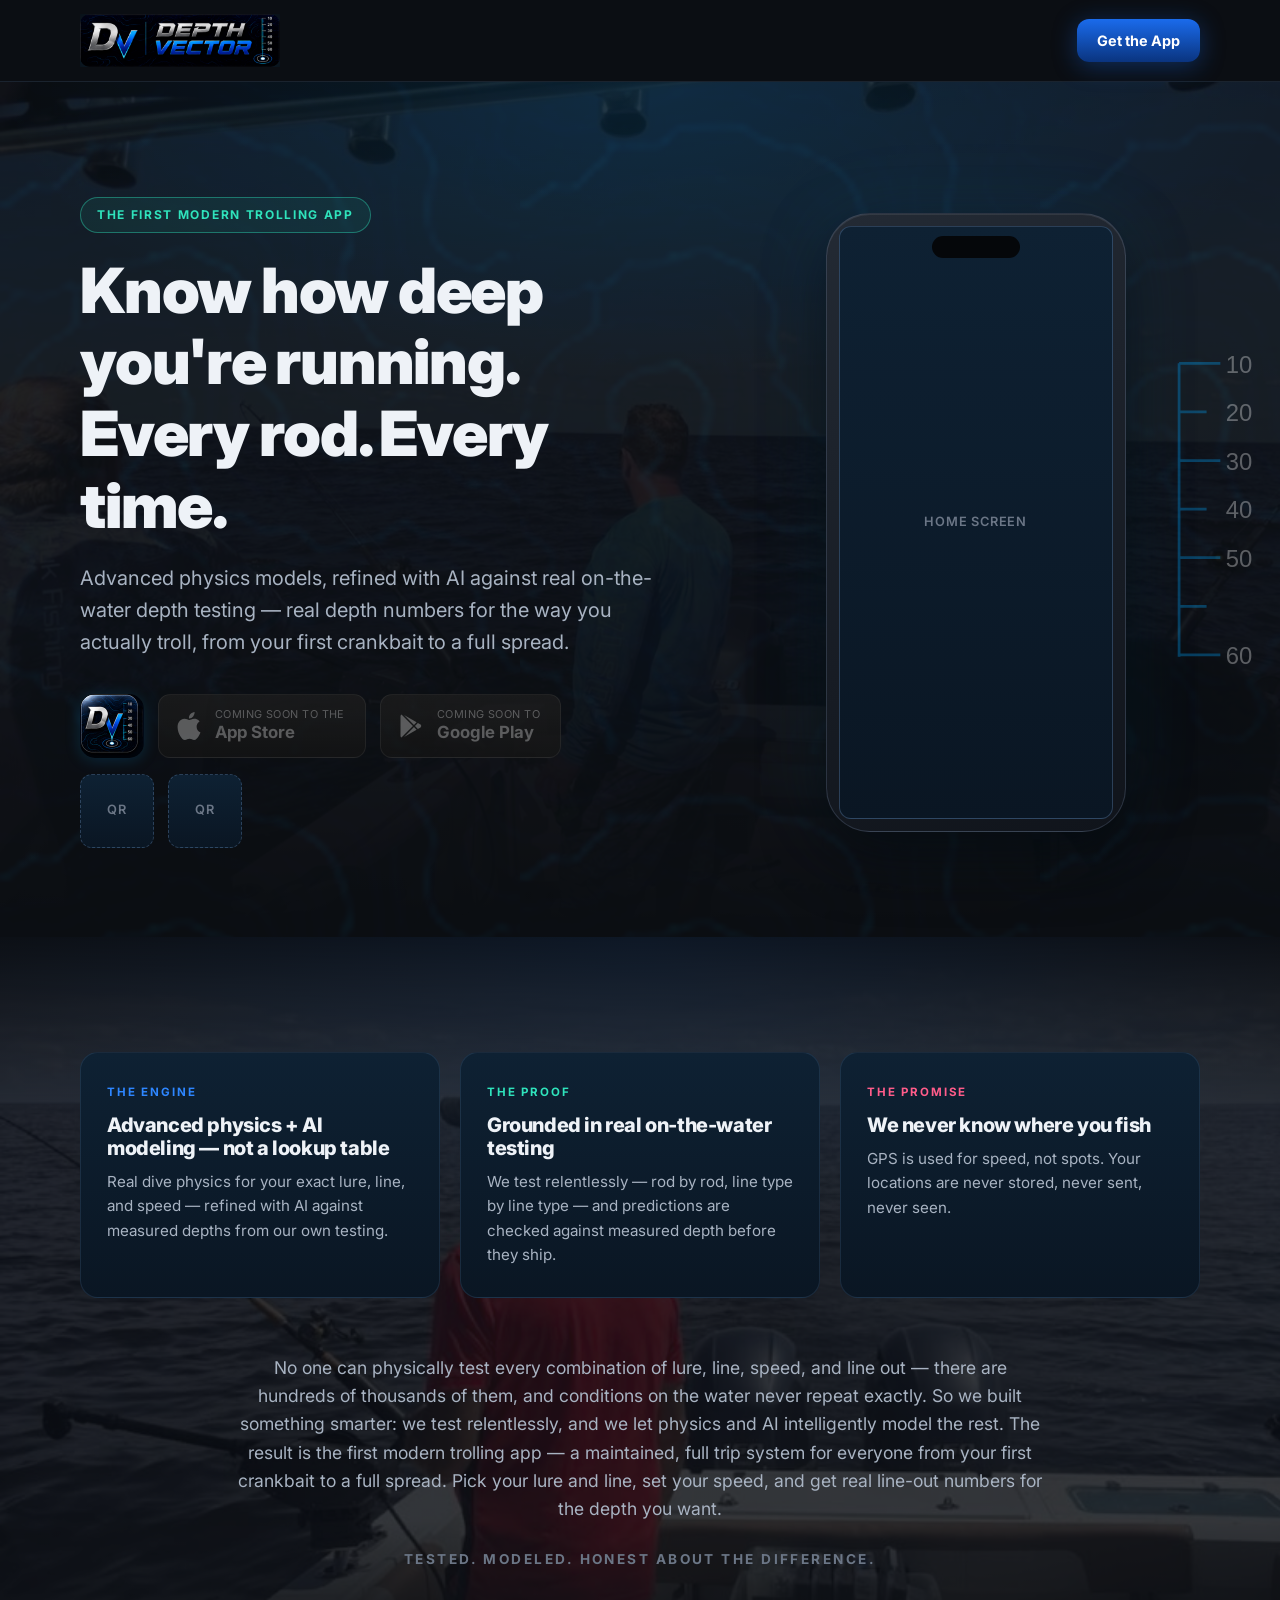
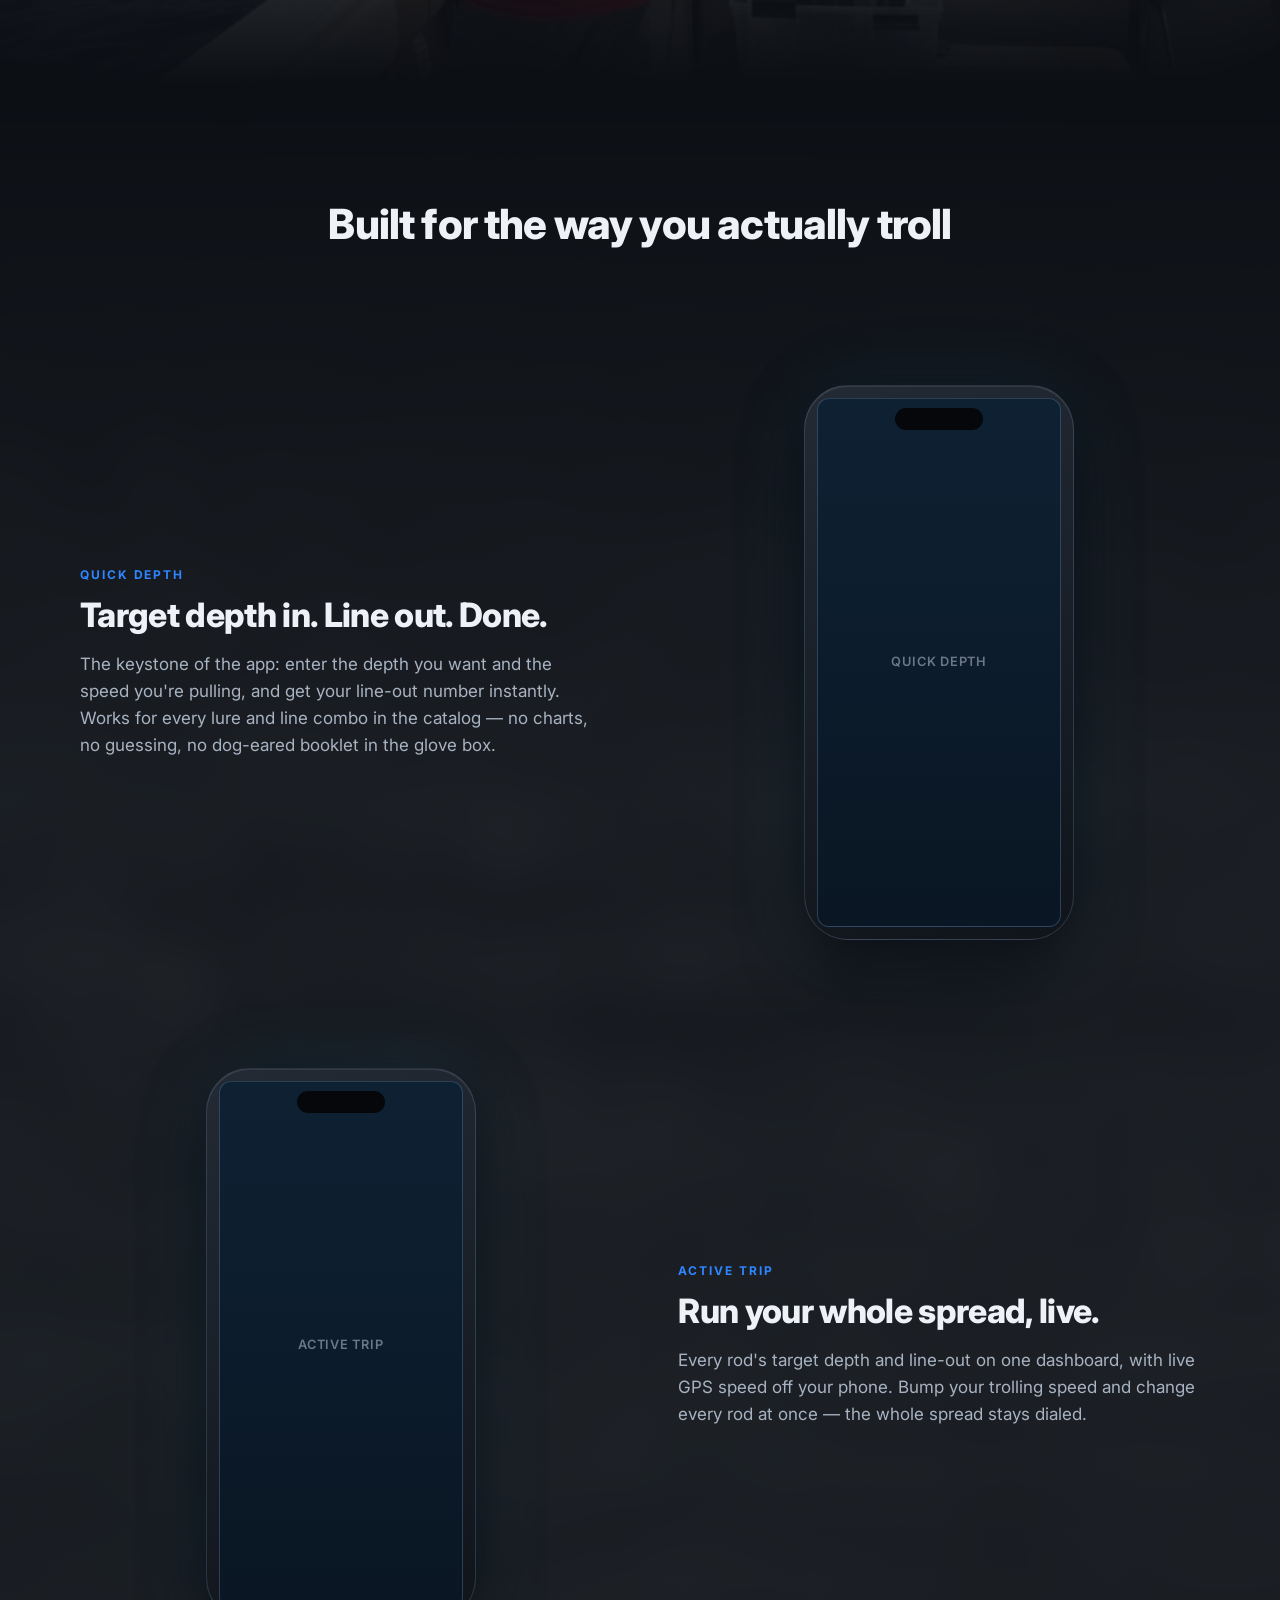
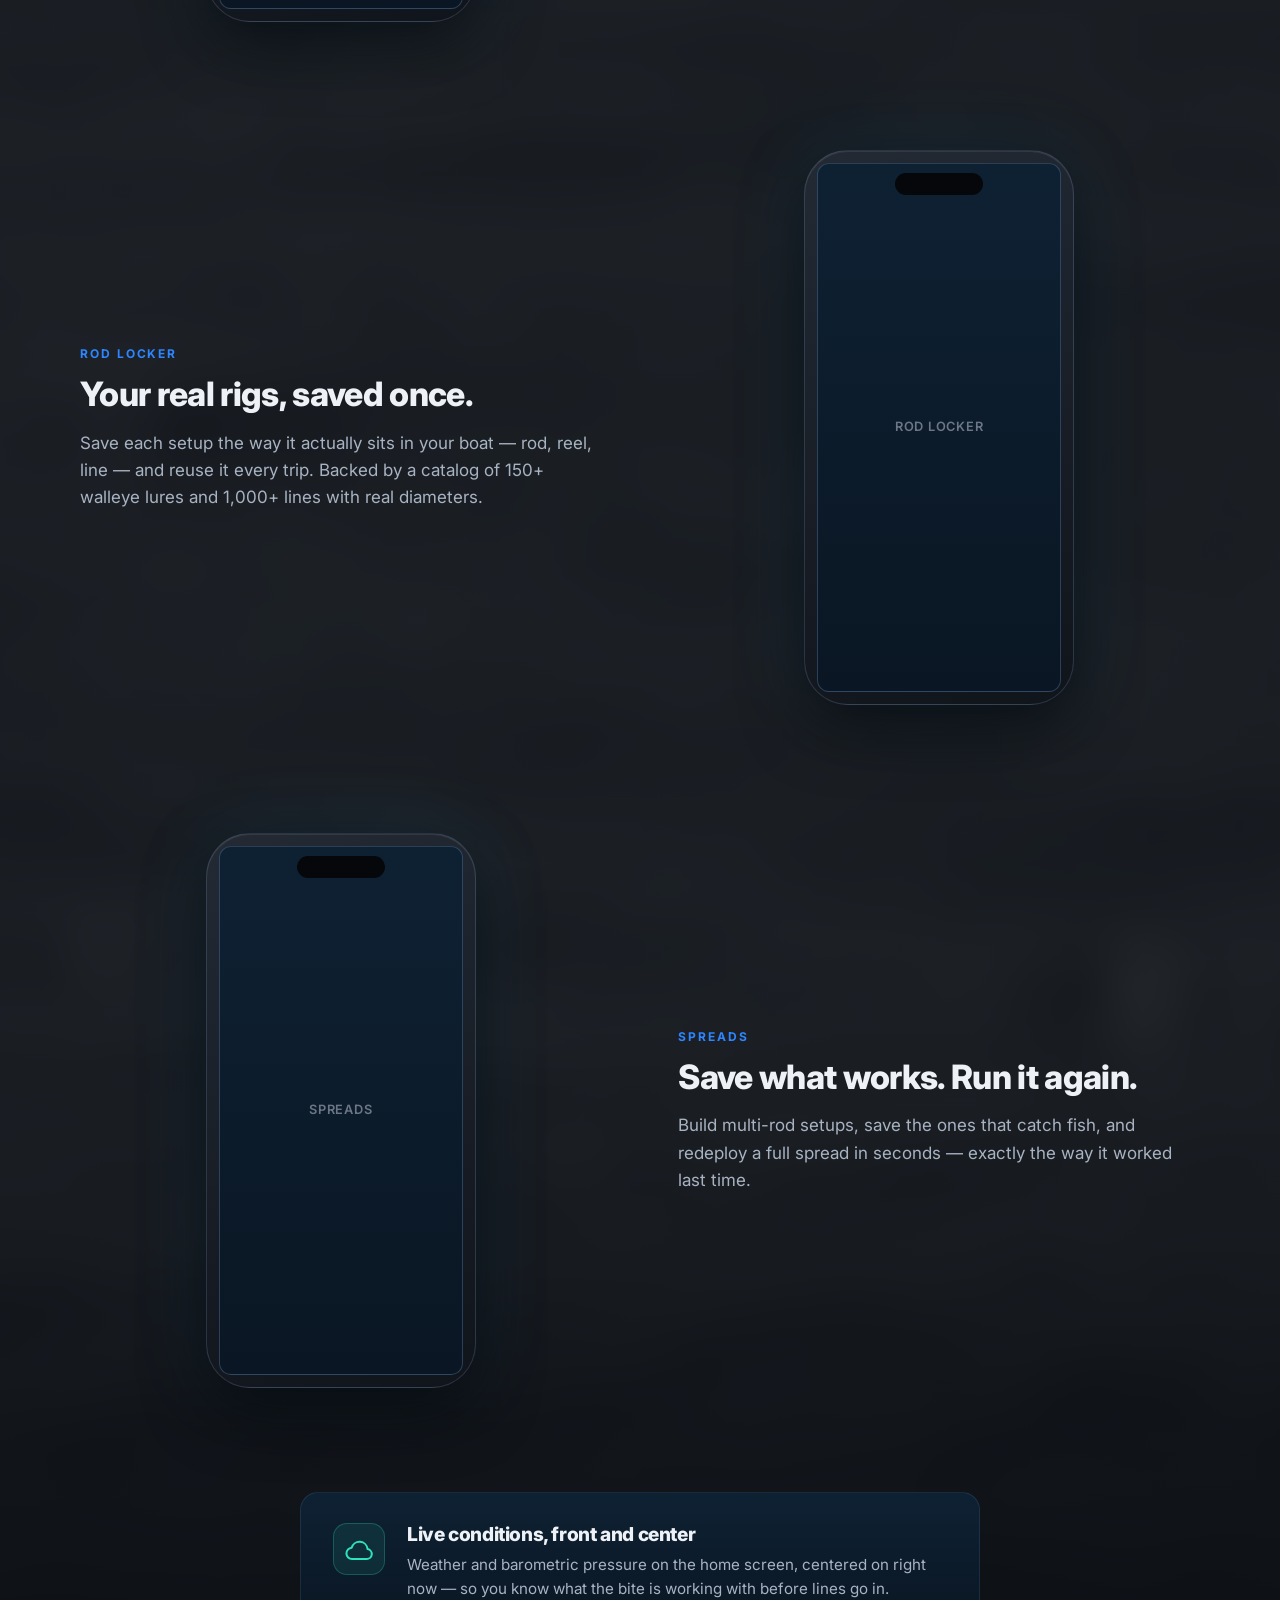
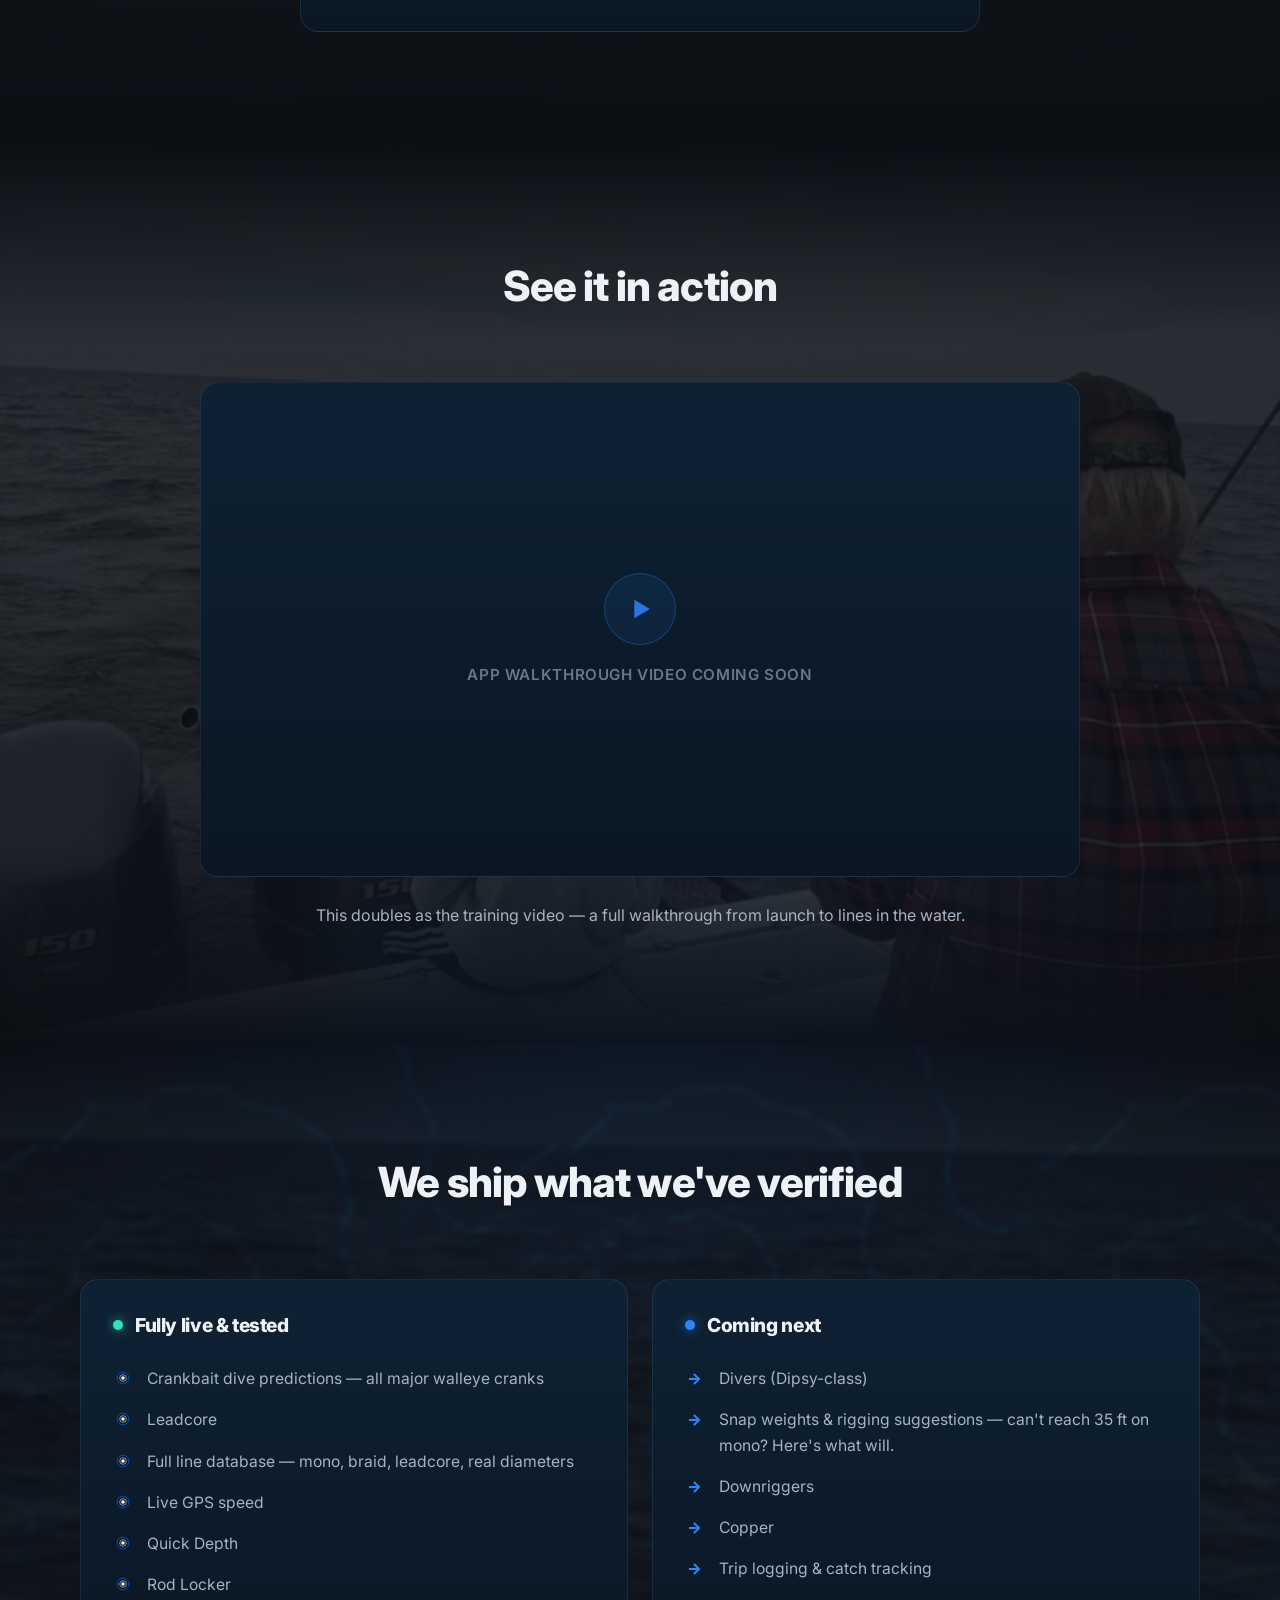
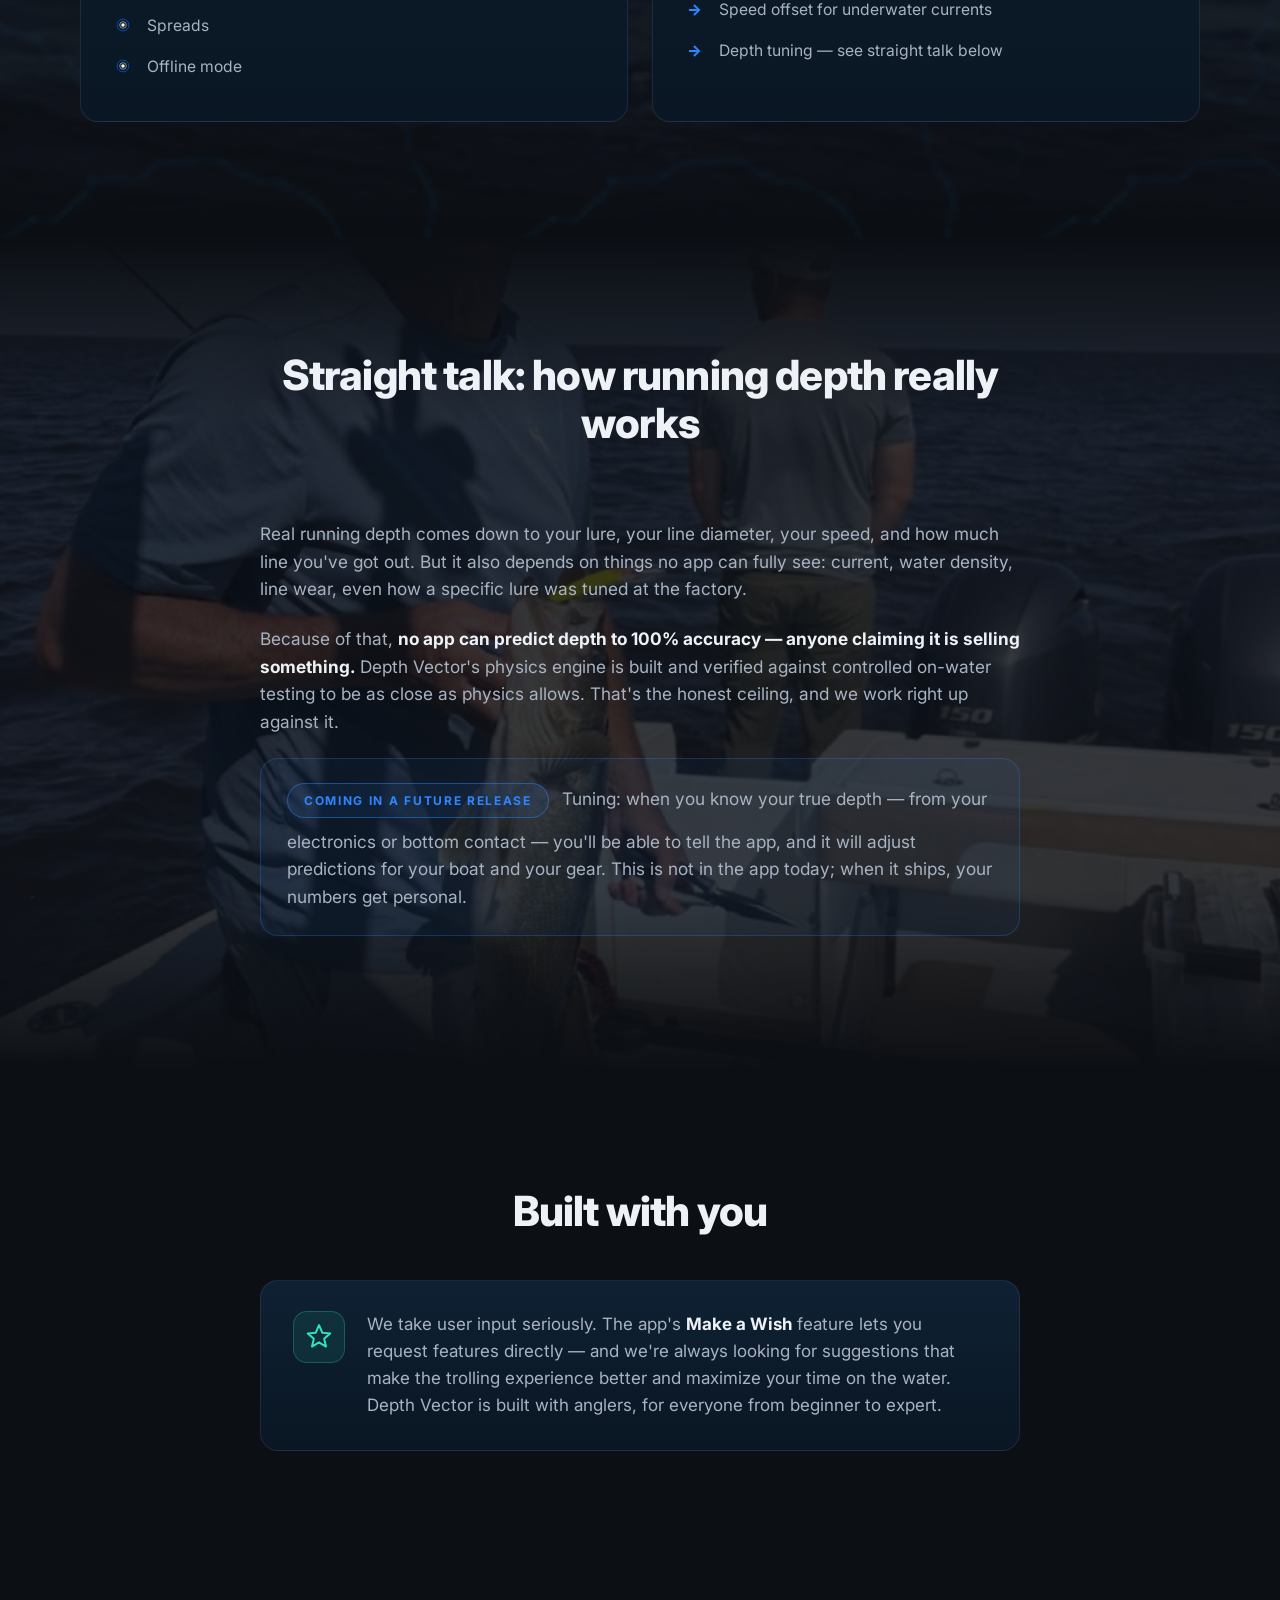
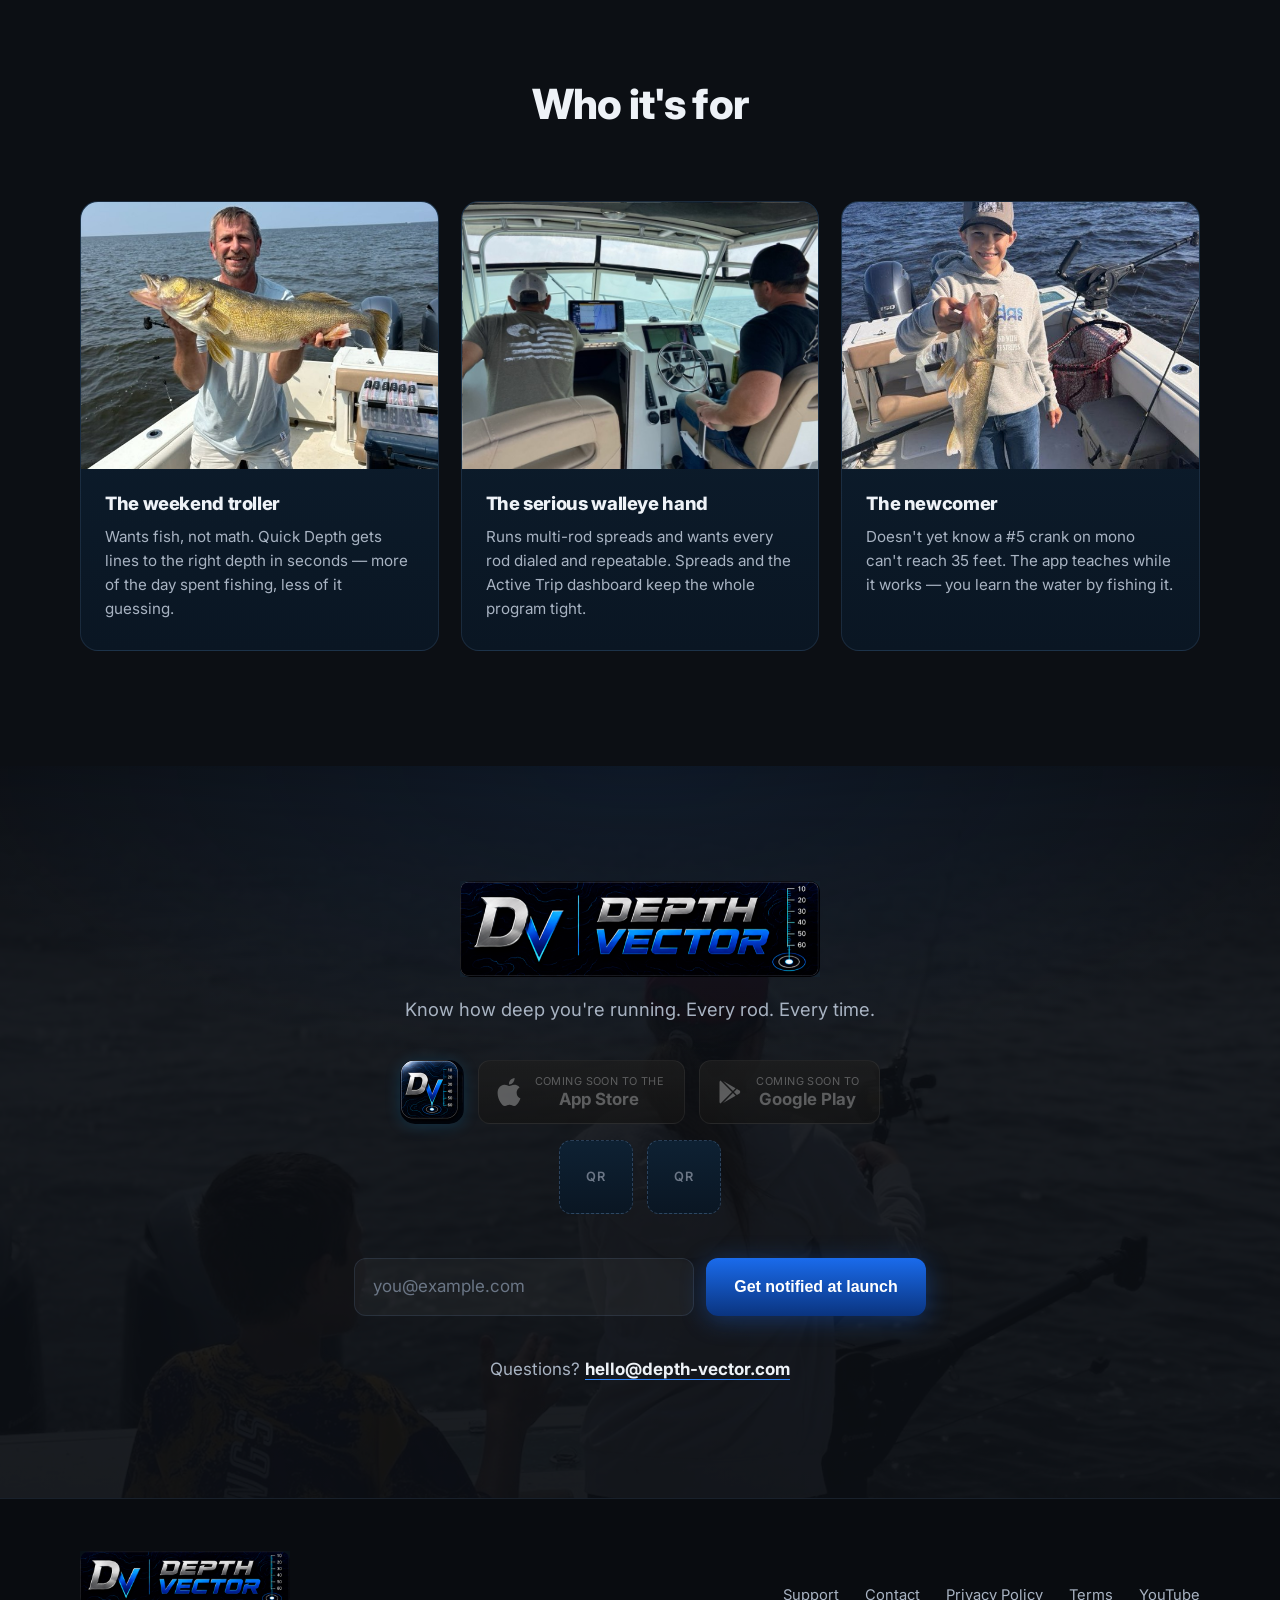
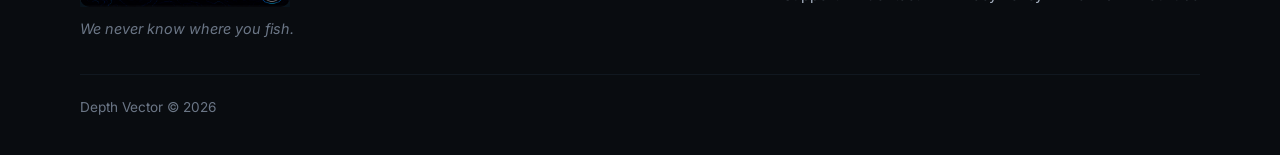
==== index.html @ f124c25b "Voice & Tone pass + real brand assets: physics+AI story, Built With You, dark badge logo, brand moti" ====
<!DOCTYPE html>
<!--
  ============================================================
  DEPTH VECTOR — MARKETING SITE · LAUNCH CHECKLIST
  ============================================================
  ASSETS (drop files at these paths; placeholders auto-swap):
    assets/logo-wordmark.png        — H3 dark badge logo, 640w (header/footer/CTA)      [PRESENT]
    assets/favicon.png              — A6 app icon 128px (favicon + on-page icon)        [PRESENT]
    assets/app-icon.png             — A6 app icon 512px (OG image + apple-touch-icon)   [PRESENT]
    assets/contour-texture.jpg      — contour texture (JPEG for weight; hero/roadmap)   [PRESENT]
    assets/depth_scale_10_60.svg    — depth-scale vertical hero accent                  [PRESENT]
    assets/bullseye.svg             — roadmap "live" bullet marker                      [PRESENT]
    (brand source pack: assets/depth_vector_premium_assets_v3/ — dark versions only;
     transparent_png/ exports have edge artifacts, do not use)
    assets/screenshot-home.png      — Home screen (hero phone)              [placeholder]
    assets/screenshot-quickdepth.png — Quick Depth screen                    [placeholder]
    assets/screenshot-activetrip.png — Active Trip dashboard                 [placeholder]
    assets/screenshot-rodlocker.png — Rod Locker screen                      [placeholder]
    assets/screenshot-spreads.png   — Spreads screen                         [placeholder]
    assets/photo-hero.jpg           — hero background fishing photo          [PRESENT]
    assets/photo-cta.jpg            — download CTA background photo          [PRESENT]
    assets/bg-why.jpg               — "why" section background               [PRESENT]
    assets/bg-water-gray.jpg        — features section water texture         [PRESENT]
    assets/bg-video.jpg             — video section background               [PRESENT]
    assets/bg-water-blue.jpg        — roadmap section water texture          [PRESENT]
    assets/bg-talk.jpg              — straight-talk section background       [PRESENT]
    assets/photo-who-1.jpg          — "weekend troller" card photo           [PRESENT]
    assets/photo-who-2.jpg          — "serious walleye hand" card photo      [PRESENT]
    assets/photo-who-3.jpg          — "newcomer" card photo                  [PRESENT]
    (source pool in assets/Photos/ — GPS/EXIF stripped; strip any new photos
     before committing: iPhone photos carry location data)
    assets/qr-appstore.png          — App Store QR (generate AFTER listing exists)
    assets/qr-googleplay.png        — Google Play QR (generate AFTER listing exists)

  TODOs BEFORE/AT LAUNCH:
    [ ] VIDEO: replace VIDEO_ID_HERE in script.js with the real YouTube video ID
    [ ] STORE LINKS: when listings go live, add real hrefs to the store badges
        (search for "store-badge" below) and remove the "Coming Soon" state
    [ ] FORM: wire the "Get notified" form to a real endpoint
        (see the comment in script.js — Cloudflare Worker or form service)
    [ ] PRIVACY/TERMS: replace privacy.html and terms.html placeholder copy
        with the real documents (required for App Store / Play anyway)
    [ ] OG IMAGE: og:image points at assets/photo-hero.jpg — confirm it exists
    [ ] YOUTUBE: footer YouTube link points at the channel — set real channel URL
  ============================================================
-->
<html lang="en">
<head>
  <meta charset="UTF-8">
  <meta name="viewport" content="width=device-width, initial-scale=1.0">
  <title>Depth Vector — Know How Deep You're Running</title>
  <meta name="description" content="Depth Vector is the first modern trolling app: advanced physics models, refined with AI against real on-the-water depth testing. Real line-out numbers for every rod in your spread — from your first crankbait to a full spread.">
  <link rel="canonical" href="https://depth-vector.com/">

  <!-- OpenGraph -->
  <meta property="og:type" content="website">
  <meta property="og:url" content="https://depth-vector.com/">
  <meta property="og:title" content="Depth Vector — Know How Deep You're Running">
  <meta property="og:description" content="Advanced physics models, refined with AI against real on-the-water depth testing. Real depth numbers for the way you actually troll.">
  <!-- TODO: replace with a proper 1200x630 OG banner when one exists -->
  <meta property="og:image" content="https://depth-vector.com/assets/app-icon.png">
  <meta name="twitter:card" content="summary_large_image">

  <link rel="icon" type="image/png" href="assets/favicon.png">
  <link rel="apple-touch-icon" href="assets/app-icon.png">

  <link rel="preconnect" href="https://fonts.googleapis.com">
  <link rel="preconnect" href="https://fonts.gstatic.com" crossorigin>
  <link href="https://fonts.googleapis.com/css2?family=Inter:wght@400;500;600;700;800;900&display=swap" rel="stylesheet">
  <link rel="stylesheet" href="styles.css">
</head>
<body>

  <!-- ============ HEADER ============ -->
  <header class="site-header">
    <div class="container header-inner">
      <a href="#top" class="header-logo asset" data-asset="assets/logo-wordmark.png" data-alt="Depth Vector" data-label="Depth Vector"></a>
      <a href="#download" class="btn btn-primary btn-small">Get the App</a>
    </div>
  </header>

  <main id="top">

    <!-- ============ 1. HERO ============ -->
    <section class="hero">
      <div class="hero-bg asset" data-asset="assets/photo-hero.jpg" data-bg data-label=""></div>
      <div class="contour-layer" aria-hidden="true"></div>
      <img class="depth-scale-accent" src="assets/depth_scale_10_60.svg" alt="" aria-hidden="true">
      <div class="container hero-inner">
        <div class="hero-copy reveal">
          <span class="pill">The First Modern Trolling App</span>
          <h1>Know how deep you're running. Every rod. Every time.</h1>
          <p class="subhead">Advanced physics models, refined with AI against real on-the-water depth testing — real depth numbers for the way you actually troll, from your first crankbait to a full spread.</p>

          <div class="store-row">
            <div class="app-icon-badge asset" data-asset="assets/favicon.png" data-alt="Depth Vector app icon" data-label=""></div>
            <!-- TODO: when store listings go live, wrap badges in real <a href> and remove .coming-soon -->
            <div class="store-badge coming-soon" aria-label="App Store — coming soon">
              <svg viewBox="0 0 24 24" aria-hidden="true"><path d="M12.152 6.896c-.948 0-2.415-1.078-3.96-1.04-2.04.027-3.91 1.183-4.961 3.014-2.117 3.675-.546 9.103 1.519 12.09 1.013 1.454 2.208 3.09 3.792 3.039 1.52-.065 2.09-.987 3.935-.987 1.831 0 2.35.987 3.96.948 1.637-.026 2.676-1.48 3.676-2.948 1.156-1.688 1.636-3.325 1.662-3.415-.039-.013-3.182-1.221-3.22-4.857-.026-3.04 2.48-4.494 2.597-4.559-1.429-2.09-3.623-2.324-4.39-2.376-2-.156-3.675 1.09-4.61 1.09zM15.53 3.83c.843-1.012 1.4-2.427 1.245-3.83-1.207.052-2.662.805-3.532 1.818-.78.896-1.454 2.338-1.273 3.714 1.338.104 2.715-.688 3.56-1.702z"/></svg>
              <span><small>Coming Soon to the</small><strong>App Store</strong></span>
            </div>
            <div class="store-badge coming-soon" aria-label="Google Play — coming soon">
              <svg viewBox="0 0 24 24" aria-hidden="true"><path d="M3 20.5V3.5c0-.59.34-1.11.84-1.35L13.69 12l-9.85 9.85c-.5-.25-.84-.76-.84-1.35m13.81-5.38L6.05 21.34l8.49-8.49 2.27 2.27m3.35-4.31c.34.27.59.69.59 1.19s-.25.92-.59 1.19l-2.27 1.31-2.5-2.5 2.5-2.5 2.27 1.31M6.05 2.66l10.76 6.22-2.27 2.27-8.49-8.49z"/></svg>
              <span><small>Coming Soon to</small><strong>Google Play</strong></span>
            </div>
          </div>
          <div class="qr-row">
            <div class="qr asset" data-asset="assets/qr-appstore.png" data-alt="App Store QR code" data-label="QR"></div>
            <div class="qr asset" data-asset="assets/qr-googleplay.png" data-alt="Google Play QR code" data-label="QR"></div>
          </div>
        </div>

        <div class="hero-phone reveal">
          <div class="phone">
            <div class="phone-screen asset" data-asset="assets/screenshot-home.png" data-alt="Depth Vector home screen" data-label="Home screen"></div>
          </div>
        </div>
      </div>
    </section>

    <!-- ============ 2. WHY DEPTH VECTOR ============ -->
    <section class="why section">
      <div class="section-bg asset" data-asset="assets/bg-why.jpg" data-bg data-label=""></div>
      <div class="container">
        <div class="claim-grid reveal">
          <div class="claim-card">
            <span class="claim-kicker accent-blue">The Engine</span>
            <h3>Advanced physics + AI modeling — not a lookup table</h3>
            <p>Real dive physics for your exact lure, line, and speed — refined with AI against measured depths from our own testing.</p>
          </div>
          <div class="claim-card">
            <span class="claim-kicker accent-cyan">The Proof</span>
            <h3>Grounded in real on-the-water testing</h3>
            <p>We test relentlessly — rod by rod, line type by line type — and predictions are checked against measured depth before they ship.</p>
          </div>
          <div class="claim-card">
            <span class="claim-kicker accent-magenta">The Promise</span>
            <h3>We never know where you fish</h3>
            <p>GPS is used for speed, not spots. Your locations are never stored, never sent, never seen.</p>
          </div>
        </div>
        <p class="why-pitch reveal">No one can physically test every combination of lure, line, speed, and line out — there are hundreds of thousands of them, and conditions on the water never repeat exactly. So we built something smarter: we test relentlessly, and we let physics and AI intelligently model the rest. The result is the first modern trolling app — a maintained, full trip system for everyone from your first crankbait to a full spread. Pick your lure and line, set your speed, and get real line-out numbers for the depth you want.</p>
        <p class="why-tagline reveal">Tested. Modeled. Honest about the difference.</p>
      </div>
    </section>

    <!-- ============ 3. KEY FEATURES ============ -->
    <section class="features section" id="features">
      <div class="section-bg section-bg-texture asset" data-asset="assets/bg-water-gray.jpg" data-bg data-label=""></div>
      <div class="container">
        <h2 class="section-title reveal">Built for the way you actually troll</h2>

        <div class="feature-row reveal">
          <div class="feature-copy">
            <span class="feature-kicker">Quick Depth</span>
            <h3>Target depth in. Line out. Done.</h3>
            <p>The keystone of the app: enter the depth you want and the speed you're pulling, and get your line-out number instantly. Works for every lure and line combo in the catalog — no charts, no guessing, no dog-eared booklet in the glove box.</p>
          </div>
          <div class="feature-shot">
            <div class="phone">
              <div class="phone-screen asset" data-asset="assets/screenshot-quickdepth.png" data-alt="Quick Depth screen" data-label="Quick Depth"></div>
            </div>
          </div>
        </div>

        <div class="feature-row flip reveal">
          <div class="feature-copy">
            <span class="feature-kicker">Active Trip</span>
            <h3>Run your whole spread, live.</h3>
            <p>Every rod's target depth and line-out on one dashboard, with live GPS speed off your phone. Bump your trolling speed and change every rod at once — the whole spread stays dialed.</p>
          </div>
          <div class="feature-shot">
            <div class="phone">
              <div class="phone-screen asset" data-asset="assets/screenshot-activetrip.png" data-alt="Active Trip dashboard" data-label="Active Trip"></div>
            </div>
          </div>
        </div>

        <div class="feature-row reveal">
          <div class="feature-copy">
            <span class="feature-kicker">Rod Locker</span>
            <h3>Your real rigs, saved once.</h3>
            <p>Save each setup the way it actually sits in your boat — rod, reel, line — and reuse it every trip. Backed by a catalog of 150+ walleye lures and 1,000+ lines with real diameters.</p>
          </div>
          <div class="feature-shot">
            <div class="phone">
              <div class="phone-screen asset" data-asset="assets/screenshot-rodlocker.png" data-alt="Rod Locker screen" data-label="Rod Locker"></div>
            </div>
          </div>
        </div>

        <div class="feature-row flip reveal">
          <div class="feature-copy">
            <span class="feature-kicker">Spreads</span>
            <h3>Save what works. Run it again.</h3>
            <p>Build multi-rod setups, save the ones that catch fish, and redeploy a full spread in seconds — exactly the way it worked last time.</p>
          </div>
          <div class="feature-shot">
            <div class="phone">
              <div class="phone-screen asset" data-asset="assets/screenshot-spreads.png" data-alt="Spreads screen" data-label="Spreads"></div>
            </div>
          </div>
        </div>

        <div class="conditions-card reveal">
          <div class="conditions-icon" aria-hidden="true">
            <svg viewBox="0 0 24 24"><path d="M6.5 20a4.5 4.5 0 0 1-.36-8.99 6.5 6.5 0 0 1 12.72 1.05A4 4 0 0 1 18 20H6.5z" fill="none" stroke="currentColor" stroke-width="1.6" stroke-linejoin="round"/></svg>
          </div>
          <div>
            <h3>Live conditions, front and center</h3>
            <p>Weather and barometric pressure on the home screen, centered on right now — so you know what the bite is working with before lines go in.</p>
          </div>
        </div>
      </div>
    </section>

    <!-- ============ 4. SEE IT IN ACTION ============ -->
    <section class="video section" id="video">
      <div class="section-bg asset" data-asset="assets/bg-video.jpg" data-bg data-label=""></div>
      <div class="container">
        <h2 class="section-title reveal">See it in action</h2>
        <!-- TODO: set VIDEO_ID in script.js (const VIDEO_ID). Placeholder renders until then. -->
        <div class="video-frame reveal" id="video-frame">
          <div class="video-placeholder">
            <svg viewBox="0 0 24 24" aria-hidden="true"><path d="M8 5.5v13l11-6.5-11-6.5z"/></svg>
            <p>App walkthrough video coming soon</p>
          </div>
        </div>
        <p class="video-caption reveal">This doubles as the training video — a full walkthrough from launch to lines in the water.</p>
      </div>
    </section>

    <!-- ============ 5. LIVE TODAY VS COMING NEXT ============ -->
    <section class="roadmap section">
      <div class="section-bg section-bg-texture asset" data-asset="assets/bg-water-blue.jpg" data-bg data-label=""></div>
      <div class="contour-layer" aria-hidden="true"></div>
      <div class="container">
        <h2 class="section-title reveal">We ship what we've verified</h2>
        <div class="roadmap-grid reveal">
          <div class="roadmap-col panel">
            <h3><span class="dot dot-cyan"></span>Fully live &amp; tested</h3>
            <ul class="list-live">
              <li>Crankbait dive predictions — all major walleye cranks</li>
              <li>Leadcore</li>
              <li>Full line database — mono, braid, leadcore, real diameters</li>
              <li>Live GPS speed</li>
              <li>Quick Depth</li>
              <li>Rod Locker</li>
              <li>Spreads</li>
              <li>Offline mode</li>
            </ul>
          </div>
          <div class="roadmap-col panel">
            <h3><span class="dot dot-blue"></span>Coming next</h3>
            <ul class="list-coming">
              <li>Divers (Dipsy-class)</li>
              <li>Snap weights &amp; rigging suggestions — can't reach 35 ft on mono? Here's what will.</li>
              <li>Downriggers</li>
              <li>Copper</li>
              <li>Trip logging &amp; catch tracking</li>
              <li>Speed offset for underwater currents</li>
              <li>Depth tuning — see straight talk below</li>
            </ul>
          </div>
        </div>
      </div>
    </section>

    <!-- ============ 6. STRAIGHT TALK ============ -->
    <section class="straight-talk section">
      <div class="section-bg asset" data-asset="assets/bg-talk.jpg" data-bg data-label=""></div>
      <div class="container narrow">
        <h2 class="section-title reveal">Straight talk: how running depth really works</h2>
        <div class="prose reveal">
          <p>Real running depth comes down to your lure, your line diameter, your speed, and how much line you've got out. But it also depends on things no app can fully see: current, water density, line wear, even how a specific lure was tuned at the factory.</p>
          <p>Because of that, <strong>no app can predict depth to 100% accuracy — anyone claiming it is selling something.</strong> Depth Vector's physics engine is built and verified against controlled on-water testing to be as close as physics allows. That's the honest ceiling, and we work right up against it.</p>
          <p class="future-note"><span class="pill pill-blue">Coming in a future release</span> Tuning: when you know your true depth — from your electronics or bottom contact — you'll be able to tell the app, and it will adjust predictions for your boat and your gear. This is not in the app today; when it ships, your numbers get personal.</p>
        </div>
      </div>
    </section>

    <!-- ============ 6b. BUILT WITH YOU ============ -->
    <section class="built-with-you section">
      <div class="container narrow center">
        <h2 class="section-title reveal">Built with you</h2>
        <div class="wish-card reveal">
          <div class="wish-icon" aria-hidden="true">
            <svg viewBox="0 0 24 24"><path d="M12 2.5l2.6 6.05 6.4.55-4.85 4.25 1.45 6.3L12 16.3l-5.6 3.35 1.45-6.3L3 9.1l6.4-.55L12 2.5z" fill="none" stroke="currentColor" stroke-width="1.6" stroke-linejoin="round"/></svg>
          </div>
          <p>We take user input seriously. The app's <strong>Make a Wish</strong> feature lets you request features directly — and we're always looking for suggestions that make the trolling experience better and maximize your time on the water. Depth Vector is built with anglers, for everyone from beginner to expert.</p>
        </div>
      </div>
    </section>

    <!-- ============ 7. WHO IT'S FOR ============ -->
    <section class="who section">
      <div class="container">
        <h2 class="section-title reveal">Who it's for</h2>
        <div class="who-grid reveal">
          <div class="who-card panel">
            <div class="who-photo asset" data-asset="assets/photo-who-1.jpg" data-bg data-label="Photo"></div>
            <div class="who-body">
              <h3>The weekend troller</h3>
              <p>Wants fish, not math. Quick Depth gets lines to the right depth in seconds — more of the day spent fishing, less of it guessing.</p>
            </div>
          </div>
          <div class="who-card panel">
            <div class="who-photo asset" data-asset="assets/photo-who-2.jpg" data-bg data-label="Photo"></div>
            <div class="who-body">
              <h3>The serious walleye hand</h3>
              <p>Runs multi-rod spreads and wants every rod dialed and repeatable. Spreads and the Active Trip dashboard keep the whole program tight.</p>
            </div>
          </div>
          <div class="who-card panel">
            <div class="who-photo asset" data-asset="assets/photo-who-3.jpg" data-bg data-label="Photo"></div>
            <div class="who-body">
              <h3>The newcomer</h3>
              <p>Doesn't yet know a #5 crank on mono can't reach 35 feet. The app teaches while it works — you learn the water by fishing it.</p>
            </div>
          </div>
        </div>
      </div>
    </section>

    <!-- ============ 8. FINAL DOWNLOAD CTA ============ -->
    <section class="download section" id="download">
      <div class="download-bg asset" data-asset="assets/photo-cta.jpg" data-bg data-label=""></div>
      <div class="container narrow center">
        <div class="download-logo asset reveal" data-asset="assets/logo-wordmark.png" data-alt="Depth Vector" data-label="Depth Vector"></div>
        <p class="download-tagline reveal">Know how deep you're running. Every rod. Every time.</p>

        <div class="store-row center reveal">
          <div class="app-icon-badge asset" data-asset="assets/favicon.png" data-alt="Depth Vector app icon" data-label=""></div>
          <div class="store-badge coming-soon" aria-label="App Store — coming soon">
            <svg viewBox="0 0 24 24" aria-hidden="true"><path d="M12.152 6.896c-.948 0-2.415-1.078-3.96-1.04-2.04.027-3.91 1.183-4.961 3.014-2.117 3.675-.546 9.103 1.519 12.09 1.013 1.454 2.208 3.09 3.792 3.039 1.52-.065 2.09-.987 3.935-.987 1.831 0 2.35.987 3.96.948 1.637-.026 2.676-1.48 3.676-2.948 1.156-1.688 1.636-3.325 1.662-3.415-.039-.013-3.182-1.221-3.22-4.857-.026-3.04 2.48-4.494 2.597-4.559-1.429-2.09-3.623-2.324-4.39-2.376-2-.156-3.675 1.09-4.61 1.09zM15.53 3.83c.843-1.012 1.4-2.427 1.245-3.83-1.207.052-2.662.805-3.532 1.818-.78.896-1.454 2.338-1.273 3.714 1.338.104 2.715-.688 3.56-1.702z"/></svg>
            <span><small>Coming Soon to the</small><strong>App Store</strong></span>
          </div>
          <div class="store-badge coming-soon" aria-label="Google Play — coming soon">
            <svg viewBox="0 0 24 24" aria-hidden="true"><path d="M3 20.5V3.5c0-.59.34-1.11.84-1.35L13.69 12l-9.85 9.85c-.5-.25-.84-.76-.84-1.35m13.81-5.38L6.05 21.34l8.49-8.49 2.27 2.27m3.35-4.31c.34.27.59.69.59 1.19s-.25.92-.59 1.19l-2.27 1.31-2.5-2.5 2.5-2.5 2.27 1.31M6.05 2.66l10.76 6.22-2.27 2.27-8.49-8.49z"/></svg>
            <span><small>Coming Soon to</small><strong>Google Play</strong></span>
          </div>
        </div>
        <div class="qr-row center reveal">
          <div class="qr asset" data-asset="assets/qr-appstore.png" data-alt="App Store QR code" data-label="QR"></div>
          <div class="qr asset" data-asset="assets/qr-googleplay.png" data-alt="Google Play QR code" data-label="QR"></div>
        </div>

        <form class="notify-form reveal" id="notify-form" novalidate>
          <label class="visually-hidden" for="notify-email">Email address</label>
          <input type="email" id="notify-email" name="email" placeholder="you@example.com" required autocomplete="email">
          <button type="submit" class="btn btn-primary">Get notified at launch</button>
        </form>
        <p class="notify-thanks" id="notify-thanks" hidden>You're on the list — we'll email you at launch.</p>

        <p class="contact-line reveal">Questions? <a href="mailto:hello@depth-vector.com"><strong>hello@depth-vector.com</strong></a></p>
      </div>
    </section>
  </main>

  <!-- ============ 9. FOOTER ============ -->
  <footer class="site-footer">
    <div class="container footer-inner">
      <div class="footer-brand">
        <div class="footer-logo asset" data-asset="assets/logo-wordmark.png" data-alt="Depth Vector" data-label="Depth Vector"></div>
        <p class="footer-tagline">We never know where you fish.</p>
      </div>
      <nav class="footer-links" aria-label="Footer">
        <a href="mailto:support@depth-vector.com">Support</a>
        <a href="mailto:hello@depth-vector.com">Contact</a>
        <a href="privacy.html">Privacy Policy</a>
        <a href="terms.html">Terms</a>
        <!-- TODO: set the real YouTube channel URL -->
        <a href="https://www.youtube.com/" rel="noopener" target="_blank">YouTube</a>
      </nav>
    </div>
    <div class="container footer-copyright">
      <p>Depth Vector © 2026</p>
    </div>
  </footer>

  <script src="script.js"></script>
</body>
</html>
---- styles.css ----
/* ============================================================
   Depth Vector — marketing site styles
   Brand: bg #0c0f14 · panel #0e2133→#0a1623 · accent #2E86FF
   CTA #1A6BEC→#0A347F · cyan #2FE3BC · yellow #FFD42E
   magenta #FF5C8A · green #8edc3b (fish/catch only)
   ============================================================ */

:root {
  --bg: #0c0f14;
  --panel-top: #0e2133;
  --panel-bottom: #0a1623;
  --accent: #2E86FF;
  --cta-top: #1A6BEC;
  --cta-bottom: #0A347F;
  --cyan: #2FE3BC;
  --electric: #00A6FF; /* brand token electricBlue — logo-adjacent glows */
  --deep: #0066FF;     /* brand token deepBlue */
  --yellow: #FFD42E;
  --magenta: #FF5C8A;
  --fish-green: #8edc3b; /* reserved: fish/catch references only */
  --text: #eef2f7;
  --text-dim: #a8b3c2;
  --text-faint: #6b7686;
  --border: rgba(120, 160, 210, 0.14);
  --radius: 18px;
}

* { margin: 0; padding: 0; box-sizing: border-box; }

[hidden] { display: none !important; }

html { scroll-behavior: smooth; }

body {
  background: var(--bg);
  color: var(--text);
  font-family: "Inter", -apple-system, BlinkMacSystemFont, "Segoe UI", sans-serif;
  font-size: 17px;
  line-height: 1.6;
  -webkit-font-smoothing: antialiased;
  overflow-x: hidden;
}

img { max-width: 100%; display: block; }

.container {
  width: min(1120px, 92%);
  margin: 0 auto;
}
.container.narrow { max-width: 760px; }
.center { text-align: center; }

.section { padding: clamp(64px, 9vw, 120px) 0; position: relative; }
.section > .container { position: relative; z-index: 2; }

/* subtle navy radial glows behind alternating sections */
.why, .roadmap, .download {
  background:
    radial-gradient(ellipse 80% 60% at 50% 0%, rgba(20, 50, 90, 0.35), transparent 70%),
    var(--bg);
}
.video {
  background:
    radial-gradient(ellipse 70% 70% at 50% 100%, rgba(16, 40, 75, 0.3), transparent 70%),
    var(--bg);
}

h1, h2, h3 { font-weight: 800; line-height: 1.15; letter-spacing: -0.02em; }

.section-title {
  font-size: clamp(1.75rem, 4vw, 2.6rem);
  text-align: center;
  margin-bottom: clamp(40px, 6vw, 72px);
}

.visually-hidden {
  position: absolute; width: 1px; height: 1px;
  overflow: hidden; clip: rect(0 0 0 0); white-space: nowrap;
}

/* ---------- buttons & pills ---------- */
.btn {
  display: inline-block;
  white-space: nowrap;
  font-weight: 700;
  font-size: 1rem;
  color: #fff;
  text-decoration: none;
  border: none;
  border-radius: 12px;
  padding: 14px 28px;
  cursor: pointer;
  transition: transform 0.15s ease, box-shadow 0.15s ease;
}
.btn-primary {
  background: linear-gradient(180deg, var(--cta-top), var(--cta-bottom));
  box-shadow: 0 4px 24px rgba(26, 107, 236, 0.35);
}
.btn-primary:hover { transform: translateY(-2px); box-shadow: 0 8px 32px rgba(26, 107, 236, 0.5); }
.btn-small { padding: 10px 20px; font-size: 0.9rem; }

.pill {
  display: inline-block;
  font-size: 0.75rem;
  font-weight: 700;
  letter-spacing: 0.14em;
  text-transform: uppercase;
  color: var(--cyan);
  border: 1px solid rgba(47, 227, 188, 0.4);
  background: rgba(47, 227, 188, 0.08);
  border-radius: 999px;
  padding: 7px 16px;
  margin-bottom: 22px;
}
.pill-blue {
  color: var(--accent);
  border-color: rgba(46, 134, 255, 0.45);
  background: rgba(46, 134, 255, 0.08);
  margin: 0 8px 0 0;
}

/* ---------- panels ---------- */
.panel {
  background: linear-gradient(180deg, var(--panel-top), var(--panel-bottom));
  border: 1px solid var(--border);
  border-radius: var(--radius);
}

/* ---------- asset placeholder system ----------
   Elements with [data-asset] show a styled placeholder until the
   file exists at the path; script.js swaps the real image in. */
.asset {
  position: relative;
  overflow: hidden;
}
.asset:not(.asset-loaded) {
  background: linear-gradient(180deg, var(--panel-top), var(--panel-bottom));
  border: 1px dashed rgba(120, 160, 210, 0.3);
  border-radius: 12px;
}
.asset:not(.asset-loaded)::after {
  content: attr(data-label);
  position: absolute;
  inset: 0;
  display: flex;
  align-items: center;
  justify-content: center;
  font-size: 0.8rem;
  font-weight: 600;
  letter-spacing: 0.06em;
  text-transform: uppercase;
  color: var(--text-faint);
  text-align: center;
  padding: 8px;
}
.asset.asset-loaded { border: none; background: none; }
.asset > img { width: 100%; height: 100%; object-fit: cover; }
.asset[data-bg].asset-loaded { background-size: cover; background-position: center; }

/* shared darkened photo layer behind sections; fades into the page
   background at the top and bottom edge so sections melt together.
   Must come AFTER the .asset rules: both selectors are single-class,
   so source order decides the position/overflow override. */
.section-bg {
  position: absolute;
  inset: 0;
  z-index: 0;
  opacity: 0.26;
  border: none !important;
  border-radius: 0 !important;
}
.section-bg:not(.asset-loaded) { background: none; }
.section-bg:not(.asset-loaded)::after { content: none; }
.section-bg.asset-loaded::before {
  content: "";
  position: absolute;
  inset: 0;
  z-index: 1;
  background: linear-gradient(180deg, var(--bg) 0%, rgba(12,15,20,0.35) 22%, rgba(12,15,20,0.35) 78%, var(--bg) 100%);
}
/* water-texture crops are small files stretched large — keep them dimmer */
.section-bg-texture { opacity: 0.18; }

/* ---------- header ---------- */
.site-header {
  position: sticky;
  top: 0;
  z-index: 50;
  background: rgba(12, 15, 20, 0.82);
  backdrop-filter: blur(14px);
  -webkit-backdrop-filter: blur(14px);
  border-bottom: 1px solid var(--border);
}
.header-inner {
  display: flex;
  align-items: center;
  justify-content: space-between;
  padding: 14px 0;
}
.header-logo {
  width: 200px;
  aspect-ratio: 1600 / 426; /* H3 dark badge */
  text-decoration: none;
}
/* the H3 logo is an opaque rounded dark badge — give it a faint
   electric-blue lift so it sits on the page like a physical plate */
.header-logo > img,
.footer-logo > img,
.download-logo > img {
  border-radius: 10px;
  box-shadow: 0 2px 18px rgba(0, 166, 255, 0.14);
}
.header-logo > img { object-fit: contain; }

/* ---------- hero ---------- */
.hero {
  position: relative;
  padding: clamp(64px, 9vw, 130px) 0 clamp(56px, 7vw, 100px);
  overflow: hidden;
}
.hero-bg {
  position: absolute;
  inset: 0;
  z-index: 0;
  opacity: 0.28;
  border: none !important;
  border-radius: 0 !important;
}
.hero-bg:not(.asset-loaded) { background: none; }
.hero-bg:not(.asset-loaded)::after { content: none; }
.hero-bg.asset-loaded::before {
  content: "";
  position: absolute;
  inset: 0;
  background: linear-gradient(180deg, rgba(12,15,20,0.55) 0%, rgba(12,15,20,0.75) 60%, var(--bg) 100%);
  z-index: 1;
}
.hero::after {
  /* subtle blue glow even without a photo */
  content: "";
  position: absolute;
  top: -30%;
  left: 50%;
  transform: translateX(-50%);
  width: 130%;
  height: 100%;
  background: radial-gradient(ellipse 55% 50% at 50% 30%, rgba(0, 166, 255, 0.13), transparent 70%);
  pointer-events: none;
}

/* brand contour texture — reads as texture, not wallpaper */
.contour-layer {
  position: absolute;
  inset: 0;
  z-index: 1;
  background-image: url("assets/contour-texture.jpg");
  background-size: 520px auto;
  background-repeat: repeat;
  opacity: 0.06;
  pointer-events: none;
}

/* depth-scale motif beside the hero (desktop only) */
.depth-scale-accent {
  position: absolute;
  right: 1.8%;
  top: 50%;
  transform: translateY(-50%);
  height: min(45%, 330px);
  width: auto;
  opacity: 0.32;
  z-index: 1;
  pointer-events: none;
}
@media (max-width: 1200px) {
  .depth-scale-accent { display: none; }
}
.hero-inner {
  position: relative;
  z-index: 2;
  display: grid;
  grid-template-columns: 1.15fr 0.85fr;
  gap: clamp(32px, 5vw, 72px);
  align-items: center;
}
.hero h1 {
  font-size: clamp(2.3rem, 5.4vw, 3.9rem);
  font-weight: 900;
  margin-bottom: 20px;
}
.subhead {
  font-size: clamp(1.05rem, 2vw, 1.25rem);
  color: var(--text-dim);
  max-width: 34em;
  margin-bottom: 36px;
}

/* store badges */
.store-row {
  display: flex;
  flex-wrap: wrap;
  gap: 14px;
}
.store-row.center, .qr-row.center { justify-content: center; }
.store-badge {
  display: inline-flex;
  align-items: center;
  gap: 12px;
  border: 1px solid var(--border);
  border-radius: 12px;
  padding: 10px 20px 10px 16px;
  background: linear-gradient(180deg, var(--panel-top), var(--panel-bottom));
}
.store-badge svg { width: 28px; height: 28px; fill: currentColor; flex-shrink: 0; }
.store-badge span { display: flex; flex-direction: column; line-height: 1.25; }
.store-badge small { font-size: 0.68rem; letter-spacing: 0.04em; text-transform: uppercase; color: var(--text-faint); }
.store-badge strong { font-size: 1.05rem; font-weight: 700; }
.store-badge.coming-soon {
  color: var(--text-faint);
  filter: grayscale(1);
  opacity: 0.75;
  cursor: default;
  user-select: none;
}

.qr-row {
  display: flex;
  gap: 14px;
  margin-top: 16px;
}
.qr {
  width: 74px;
  height: 74px;
  border-radius: 10px;
}

/* app icon shown beside the store badges */
.app-icon-badge {
  width: 64px;
  height: 64px;
  border-radius: 15px;
  align-self: center;
  flex-shrink: 0;
  box-shadow: 0 2px 16px rgba(0, 166, 255, 0.18);
}
.app-icon-badge > img { border-radius: 15px; }

/* phone frame (CSS-drawn, 9:19.5 screen) */
.phone {
  width: min(300px, 78vw);
  margin: 0 auto;
  padding: 12px;
  border-radius: 44px;
  background: linear-gradient(160deg, #232a34, #10141b);
  border: 1px solid rgba(160, 190, 230, 0.18);
  box-shadow:
    0 24px 60px rgba(0, 0, 0, 0.55),
    0 0 80px rgba(0, 166, 255, 0.1),
    inset 0 1px 0 rgba(255, 255, 255, 0.08);
  position: relative;
}
.phone::before {
  /* notch / dynamic island */
  content: "";
  position: absolute;
  top: 22px;
  left: 50%;
  transform: translateX(-50%);
  width: 88px;
  height: 22px;
  border-radius: 12px;
  background: #05070a;
  z-index: 3;
}
.phone-screen {
  aspect-ratio: 9 / 19.5;
  border-radius: 34px;
  background: #05070a;
}
.phone-screen:not(.asset-loaded) { border-style: solid; }

/* ---------- why / claim cards ---------- */
.claim-grid {
  display: grid;
  grid-template-columns: repeat(3, 1fr);
  gap: 20px;
  margin-bottom: clamp(36px, 5vw, 56px);
}
.claim-card {
  background: linear-gradient(180deg, var(--panel-top), var(--panel-bottom));
  border: 1px solid var(--border);
  border-radius: var(--radius);
  padding: 30px 26px;
}
.claim-kicker {
  display: block;
  font-size: 0.72rem;
  font-weight: 700;
  letter-spacing: 0.16em;
  text-transform: uppercase;
  margin-bottom: 12px;
}
.accent-blue { color: var(--accent); }
.accent-cyan { color: var(--cyan); }
.accent-magenta { color: var(--magenta); }
.accent-yellow { color: var(--yellow); }
.claim-card h3 { font-size: 1.25rem; margin-bottom: 10px; }
.claim-card p { color: var(--text-dim); font-size: 0.95rem; }

.why-pitch {
  max-width: 46em;
  margin: 0 auto;
  text-align: center;
  color: var(--text-dim);
  font-size: 1.1rem;
}
.why-tagline {
  margin-top: 26px;
  text-align: center;
  font-size: 0.85rem;
  font-weight: 700;
  letter-spacing: 0.18em;
  text-transform: uppercase;
  color: var(--text-faint);
}

/* ---------- features ---------- */
.feature-row {
  display: grid;
  grid-template-columns: 1fr 1fr;
  gap: clamp(32px, 6vw, 80px);
  align-items: center;
  padding: clamp(36px, 5vw, 64px) 0;
}
.feature-row.flip .feature-copy { order: 2; }
.feature-row.flip .feature-shot { order: 1; }
.feature-kicker {
  display: block;
  font-size: 0.75rem;
  font-weight: 700;
  letter-spacing: 0.16em;
  text-transform: uppercase;
  color: var(--accent);
  margin-bottom: 12px;
}
.feature-copy h3 { font-size: clamp(1.5rem, 3vw, 2.1rem); margin-bottom: 16px; }
.feature-copy p { color: var(--text-dim); max-width: 32em; }
.feature-shot .phone { width: min(270px, 70vw); }

.conditions-card {
  display: flex;
  gap: 22px;
  align-items: flex-start;
  background: linear-gradient(180deg, var(--panel-top), var(--panel-bottom));
  border: 1px solid var(--border);
  border-radius: var(--radius);
  padding: 30px 32px;
  max-width: 680px;
  margin: clamp(24px, 4vw, 40px) auto 0;
}
.conditions-icon {
  flex-shrink: 0;
  width: 52px;
  height: 52px;
  display: grid;
  place-items: center;
  border-radius: 14px;
  color: var(--cyan);
  background: rgba(47, 227, 188, 0.09);
  border: 1px solid rgba(47, 227, 188, 0.25);
}
.conditions-icon svg { width: 30px; height: 30px; }
.conditions-card h3 { font-size: 1.2rem; margin-bottom: 8px; }
.conditions-card p { color: var(--text-dim); font-size: 0.95rem; }

/* ---------- video ---------- */
.video-frame {
  position: relative;
  aspect-ratio: 16 / 9;
  max-width: 880px;
  margin: 0 auto;
  border-radius: var(--radius);
  overflow: hidden;
  border: 1px solid var(--border);
  background: linear-gradient(180deg, var(--panel-top), var(--panel-bottom));
}
.video-frame iframe {
  position: absolute;
  inset: 0;
  width: 100%;
  height: 100%;
  border: 0;
}
.video-placeholder {
  position: absolute;
  inset: 0;
  display: flex;
  flex-direction: column;
  align-items: center;
  justify-content: center;
  gap: 18px;
  color: var(--text-faint);
}
.video-placeholder svg {
  width: 72px;
  height: 72px;
  fill: var(--accent);
  opacity: 0.85;
  background: rgba(46, 134, 255, 0.1);
  border: 1px solid rgba(46, 134, 255, 0.35);
  border-radius: 50%;
  padding: 18px;
}
.video-placeholder p {
  font-size: 0.95rem;
  font-weight: 600;
  letter-spacing: 0.04em;
  text-transform: uppercase;
  text-align: center;
  padding: 0 24px;
}
.video-caption {
  text-align: center;
  color: var(--text-dim);
  margin-top: 26px;
  font-size: 1rem;
}

/* ---------- roadmap ---------- */
.roadmap-grid {
  display: grid;
  grid-template-columns: 1fr 1fr;
  gap: 24px;
}
.roadmap-col { padding: 34px 32px; }
.roadmap-col h3 {
  display: flex;
  align-items: center;
  gap: 12px;
  font-size: 1.2rem;
  margin-bottom: 22px;
}
.dot { width: 10px; height: 10px; border-radius: 50%; display: inline-block; }
.dot-cyan { background: var(--cyan); box-shadow: 0 0 12px rgba(47, 227, 188, 0.7); }
.dot-blue { background: var(--accent); box-shadow: 0 0 12px rgba(46, 134, 255, 0.7); }
.roadmap-col ul { list-style: none; }
.roadmap-col li {
  position: relative;
  padding: 8px 0 8px 34px;
  color: var(--text-dim);
  font-size: 0.98rem;
}
.list-live li::before {
  content: "";
  position: absolute;
  left: 2px;
  top: 12px;
  width: 16px;
  height: 16px;
  background: url("assets/bullseye.svg") center / contain no-repeat;
}
.list-coming li::before {
  content: "→";
  position: absolute;
  left: 2px;
  color: var(--accent);
  font-weight: 800;
}

/* ---------- straight talk ---------- */
.prose p { color: var(--text-dim); margin-bottom: 22px; font-size: 1.08rem; }
.prose strong { color: var(--text); }
.future-note {
  border: 1px solid rgba(46, 134, 255, 0.25);
  background: rgba(46, 134, 255, 0.05);
  border-radius: var(--radius);
  padding: 24px 26px;
}
.future-note .pill-blue { display: inline-block; margin-bottom: 10px; }

/* ---------- built with you ---------- */
.built-with-you .section-title { margin-bottom: clamp(28px, 4vw, 44px); }
.wish-card {
  display: flex;
  gap: 22px;
  align-items: flex-start;
  text-align: left;
  background: linear-gradient(180deg, var(--panel-top), var(--panel-bottom));
  border: 1px solid var(--border);
  border-radius: var(--radius);
  padding: 30px 32px;
}
.wish-icon {
  flex-shrink: 0;
  width: 52px;
  height: 52px;
  display: grid;
  place-items: center;
  border-radius: 14px;
  color: var(--cyan);
  background: rgba(47, 227, 188, 0.09);
  border: 1px solid rgba(47, 227, 188, 0.25);
}
.wish-icon svg { width: 30px; height: 30px; }
.wish-card p { color: var(--text-dim); }
.wish-card strong { color: var(--text); }
@media (max-width: 600px) {
  .wish-card { flex-direction: column; align-items: center; text-align: center; }
}

/* ---------- who it's for ---------- */
.who-grid {
  display: grid;
  grid-template-columns: repeat(3, 1fr);
  gap: 22px;
}
.who-card { overflow: hidden; display: flex; flex-direction: column; }
.who-photo {
  aspect-ratio: 4 / 3;
  border-radius: 0 !important;
  border-left: none !important;
  border-right: none !important;
  border-top: none !important;
}
.who-body { padding: 24px 24px 28px; }
.who-body h3 { font-size: 1.15rem; margin-bottom: 10px; }
.who-body p { color: var(--text-dim); font-size: 0.95rem; }

/* ---------- download CTA ---------- */
.download { overflow: hidden; }
.download-bg {
  position: absolute;
  inset: 0;
  z-index: 0;
  opacity: 0.22;
  border: none !important;
  border-radius: 0 !important;
}
.download-bg:not(.asset-loaded) { background: none; }
.download-bg:not(.asset-loaded)::after { content: none; }
.download-bg.asset-loaded::before {
  content: "";
  position: absolute;
  inset: 0;
  background: linear-gradient(180deg, var(--bg) 0%, rgba(12,15,20,0.6) 35%, rgba(12,15,20,0.75) 100%);
  z-index: 1;
}
.download > .container { position: relative; z-index: 2; }
.download-logo {
  width: min(360px, 76vw);
  aspect-ratio: 1600 / 426;
  margin: 0 auto 18px;
}
.download-logo > img { object-fit: contain; }
.download-tagline {
  color: var(--text-dim);
  font-size: 1.15rem;
  margin-bottom: 36px;
}
.notify-form {
  display: flex;
  flex-wrap: wrap;
  justify-content: center;
  gap: 12px;
  margin-top: 44px;
}
.notify-form input {
  flex: 1 1 260px;
  max-width: 340px;
  font: inherit;
  color: var(--text);
  background: rgba(255, 255, 255, 0.04);
  border: 1px solid var(--border);
  border-radius: 12px;
  padding: 14px 18px;
  outline: none;
  transition: border-color 0.15s ease;
}
.notify-form input:focus { border-color: var(--accent); }
.notify-form input::placeholder { color: var(--text-faint); }
.notify-thanks {
  margin-top: 24px;
  color: var(--cyan);
  font-weight: 600;
}
.contact-line { margin-top: 40px; color: var(--text-dim); }
.contact-line a { color: var(--text); text-decoration: none; border-bottom: 1px solid var(--accent); }

/* ---------- footer ---------- */
.site-footer {
  border-top: 1px solid var(--border);
  padding: 52px 0 36px;
  background: #090c10;
}
.footer-inner {
  display: flex;
  flex-wrap: wrap;
  justify-content: space-between;
  align-items: center;
  gap: 28px;
}
.footer-logo { width: 210px; aspect-ratio: 1600 / 426; }
.footer-logo > img { object-fit: contain; }
.footer-tagline {
  margin-top: 10px;
  color: var(--text-faint);
  font-size: 0.9rem;
  font-style: italic;
}
.footer-links {
  display: flex;
  flex-wrap: wrap;
  gap: 26px;
}
.footer-links a {
  color: var(--text-dim);
  text-decoration: none;
  font-size: 0.92rem;
  transition: color 0.15s ease;
}
.footer-links a:hover { color: var(--text); }
.footer-copyright {
  margin-top: 34px;
  padding-top: 22px;
  border-top: 1px solid rgba(120, 160, 210, 0.08);
  color: var(--text-faint);
  font-size: 0.85rem;
}

/* ---------- scroll reveal ---------- */
.reveal {
  opacity: 0;
  transform: translateY(26px);
  transition: opacity 0.7s ease, transform 0.7s ease;
}
.reveal.visible { opacity: 1; transform: none; }
@media (prefers-reduced-motion: reduce) {
  html { scroll-behavior: auto; }
  .reveal { opacity: 1; transform: none; transition: none; }
}

/* ---------- responsive ---------- */
@media (max-width: 900px) {
  .hero-inner { grid-template-columns: 1fr; text-align: center; }
  .hero-copy { display: flex; flex-direction: column; align-items: center; }
  .store-row, .qr-row { justify-content: center; }
  .claim-grid { grid-template-columns: 1fr; }
  .feature-row, .feature-row.flip { grid-template-columns: 1fr; text-align: center; }
  .feature-row.flip .feature-copy { order: 1; }
  .feature-row.flip .feature-shot { order: 2; }
  .feature-copy p { margin: 0 auto; }
  .roadmap-grid { grid-template-columns: 1fr; }
  .who-grid { grid-template-columns: 1fr; max-width: 460px; margin: 0 auto; }
  .footer-inner { flex-direction: column; text-align: center; }
}
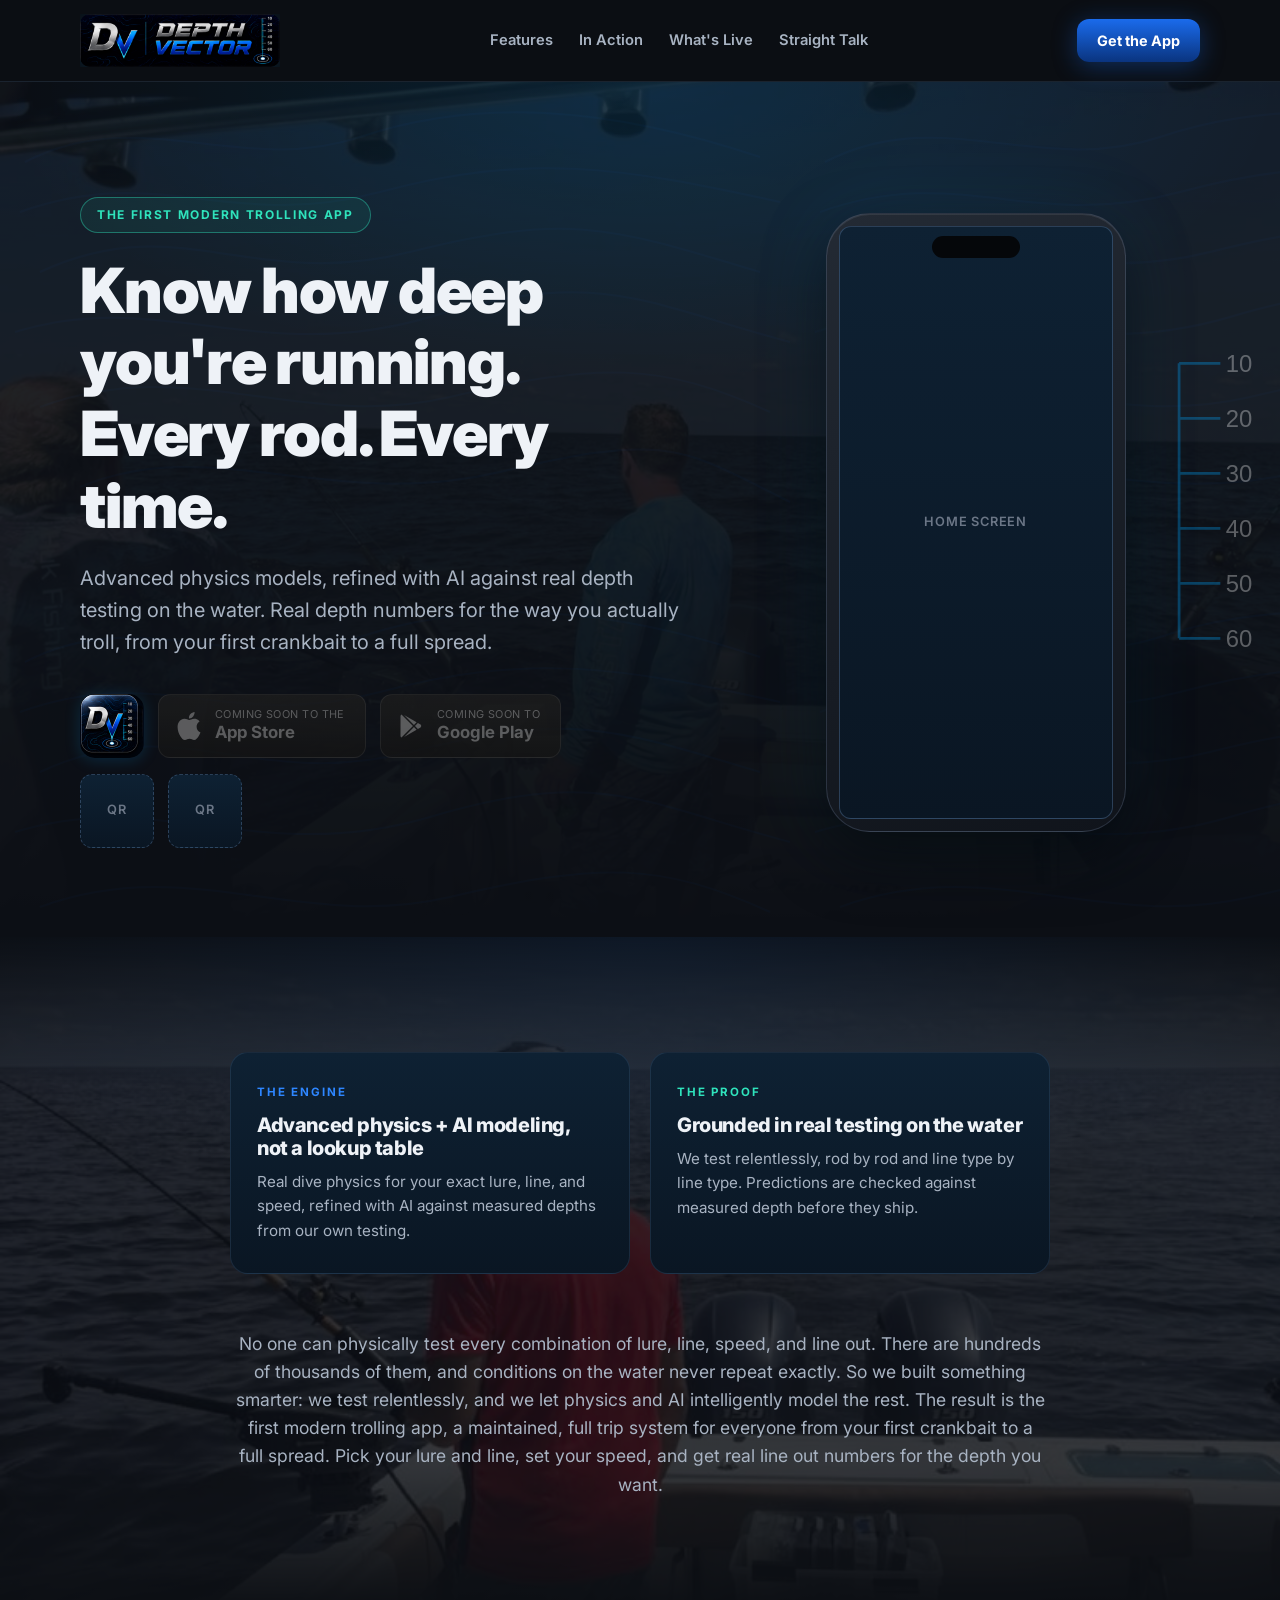
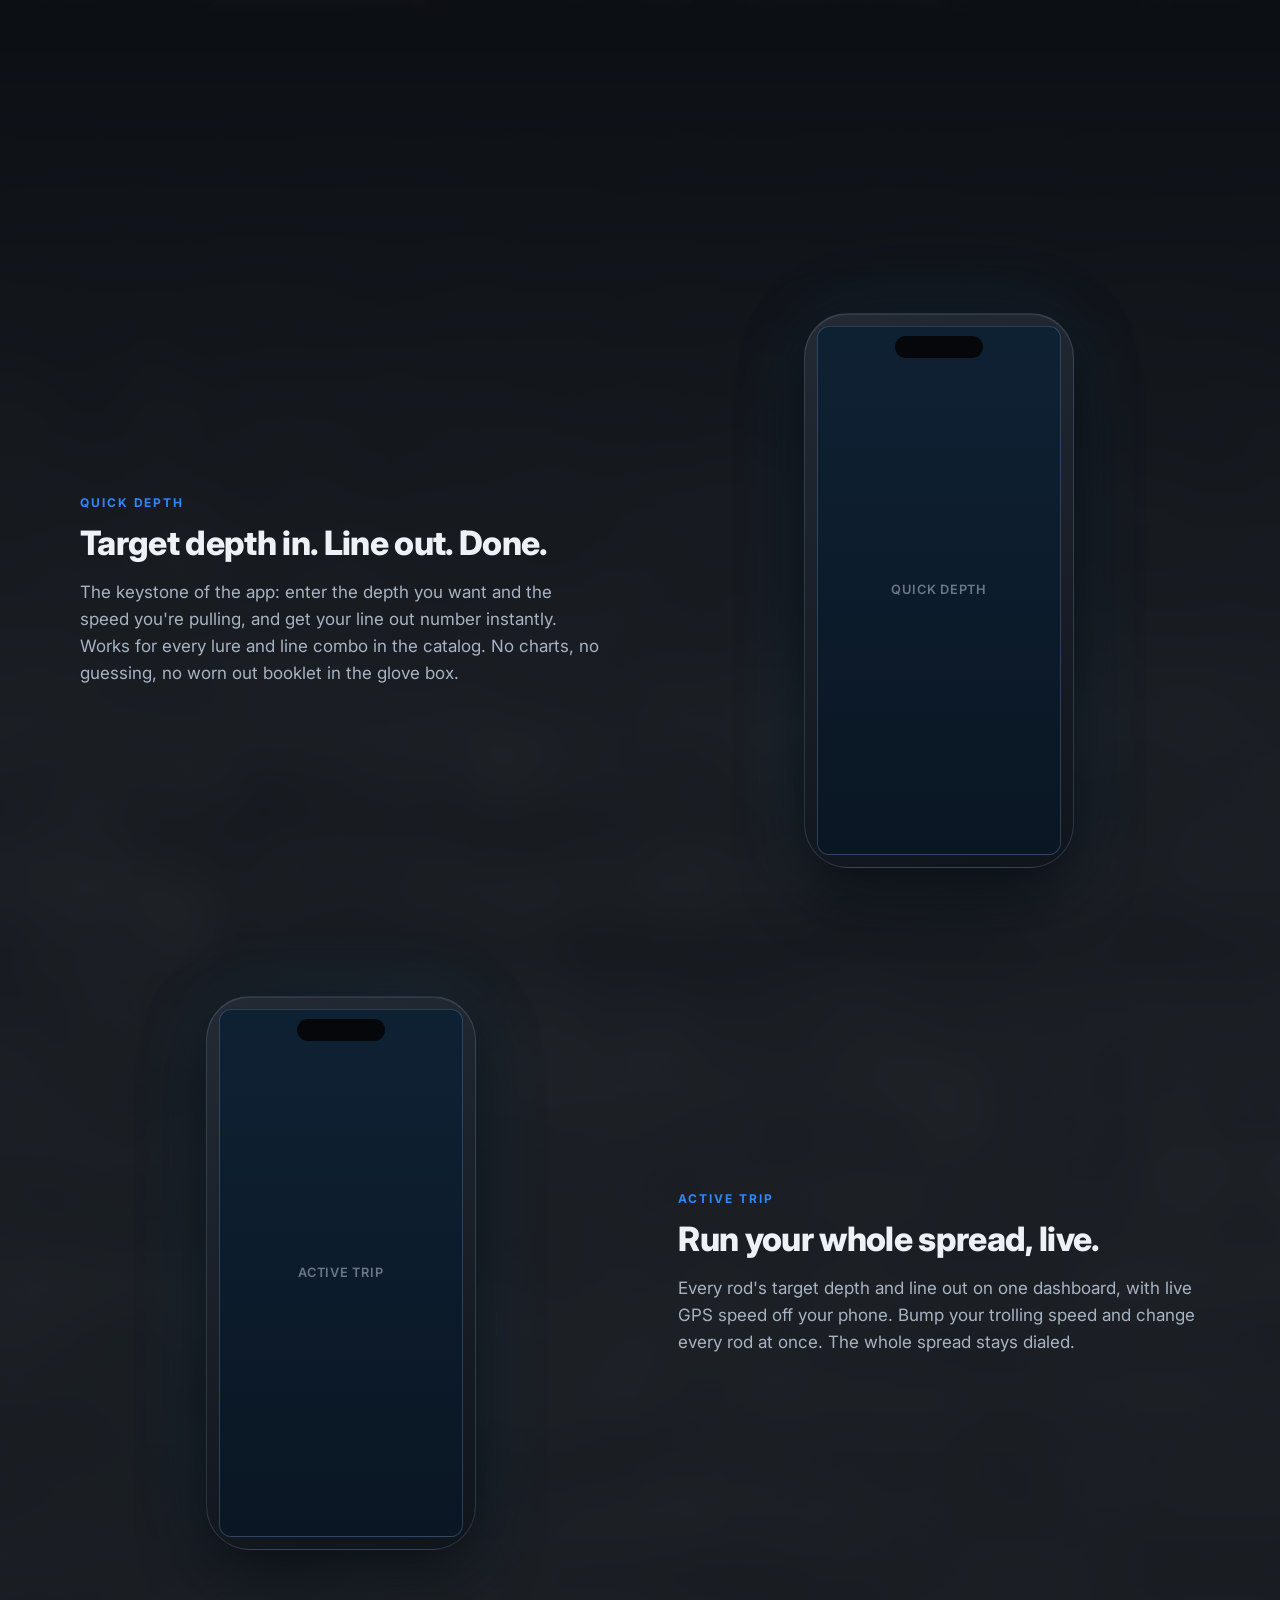
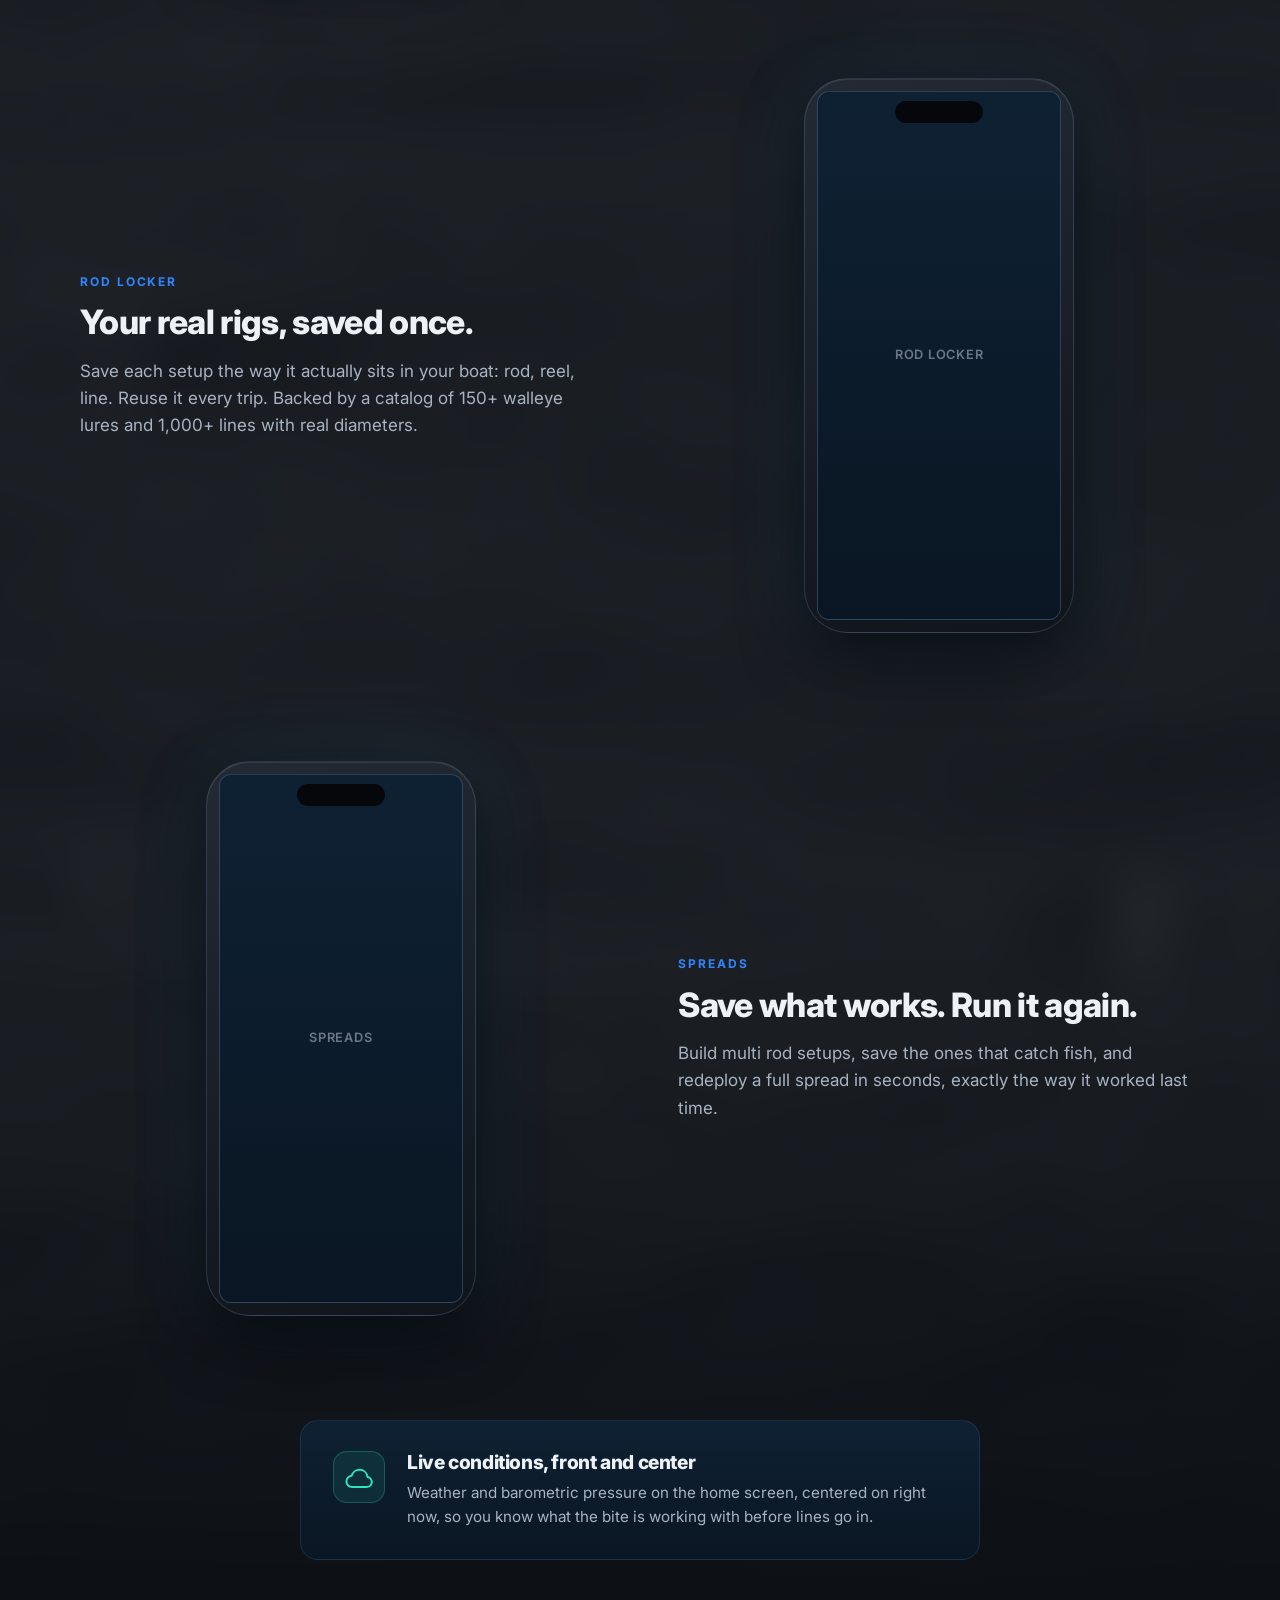
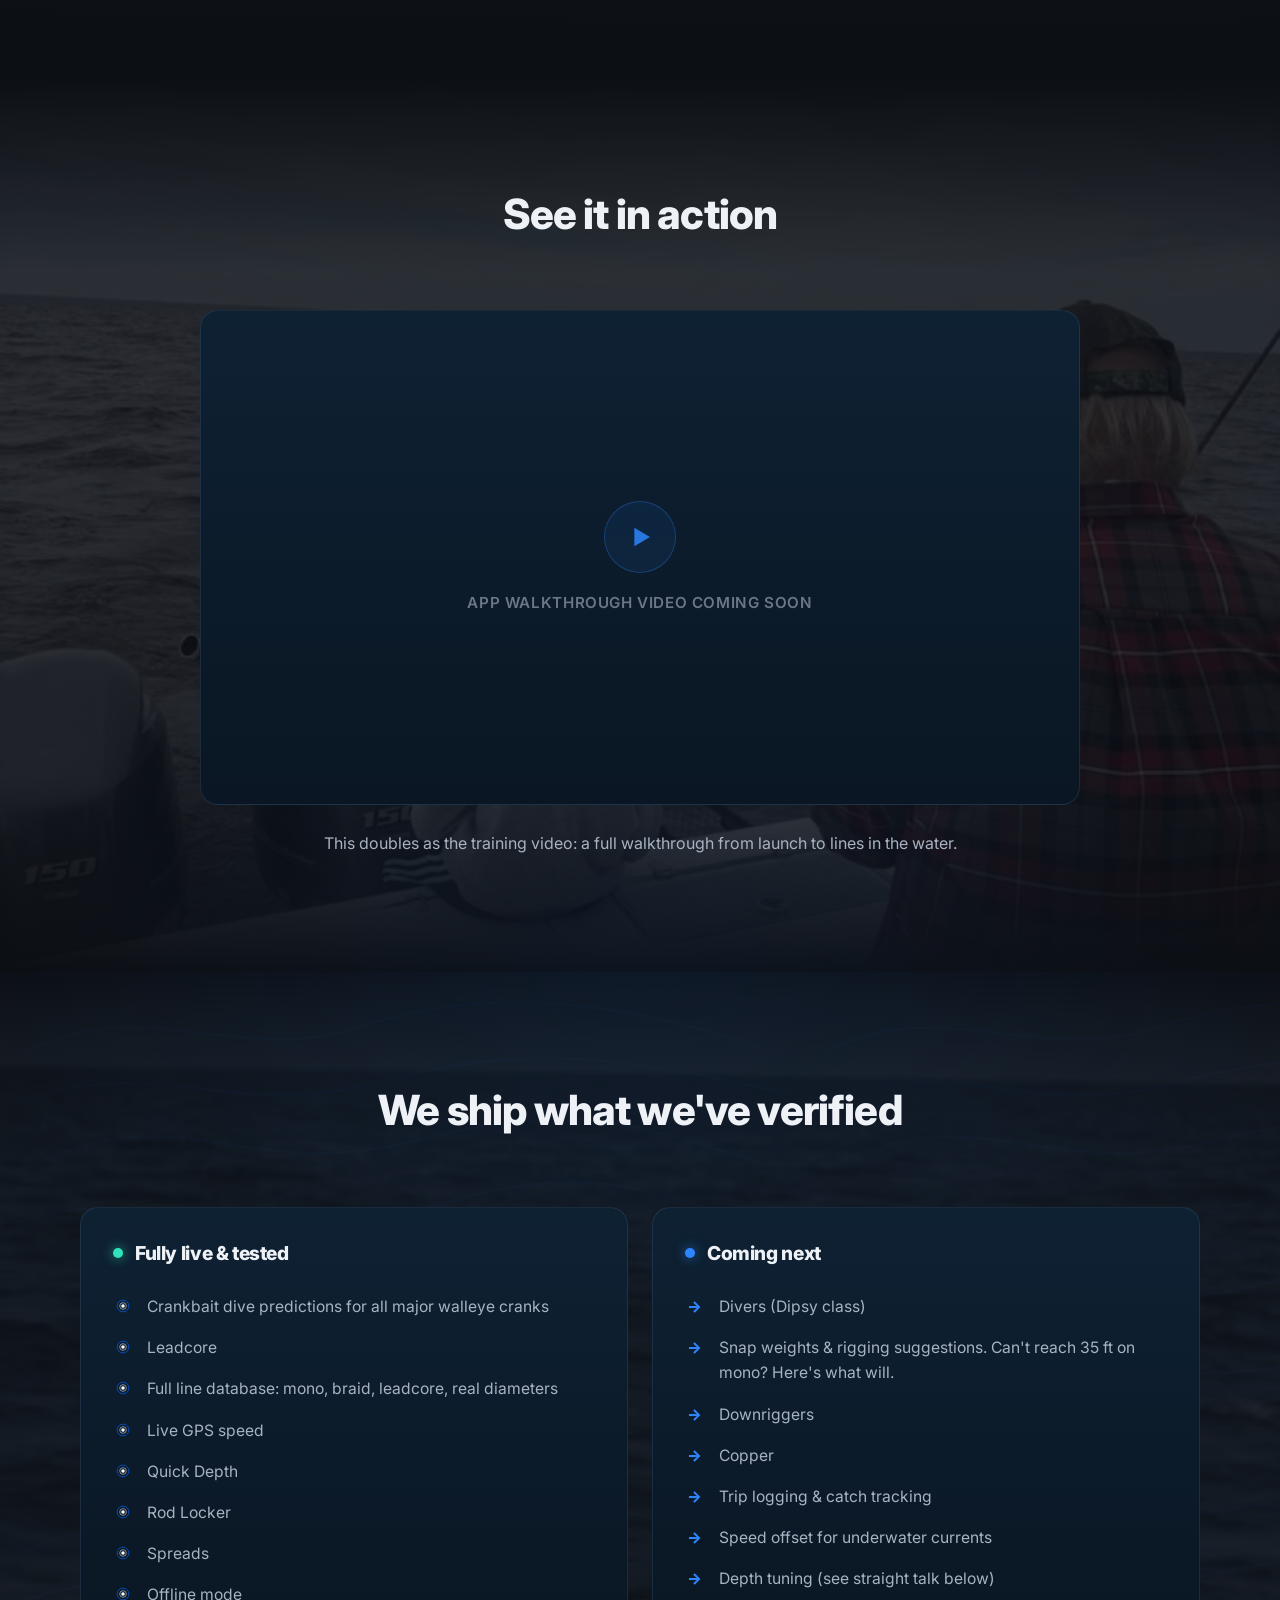
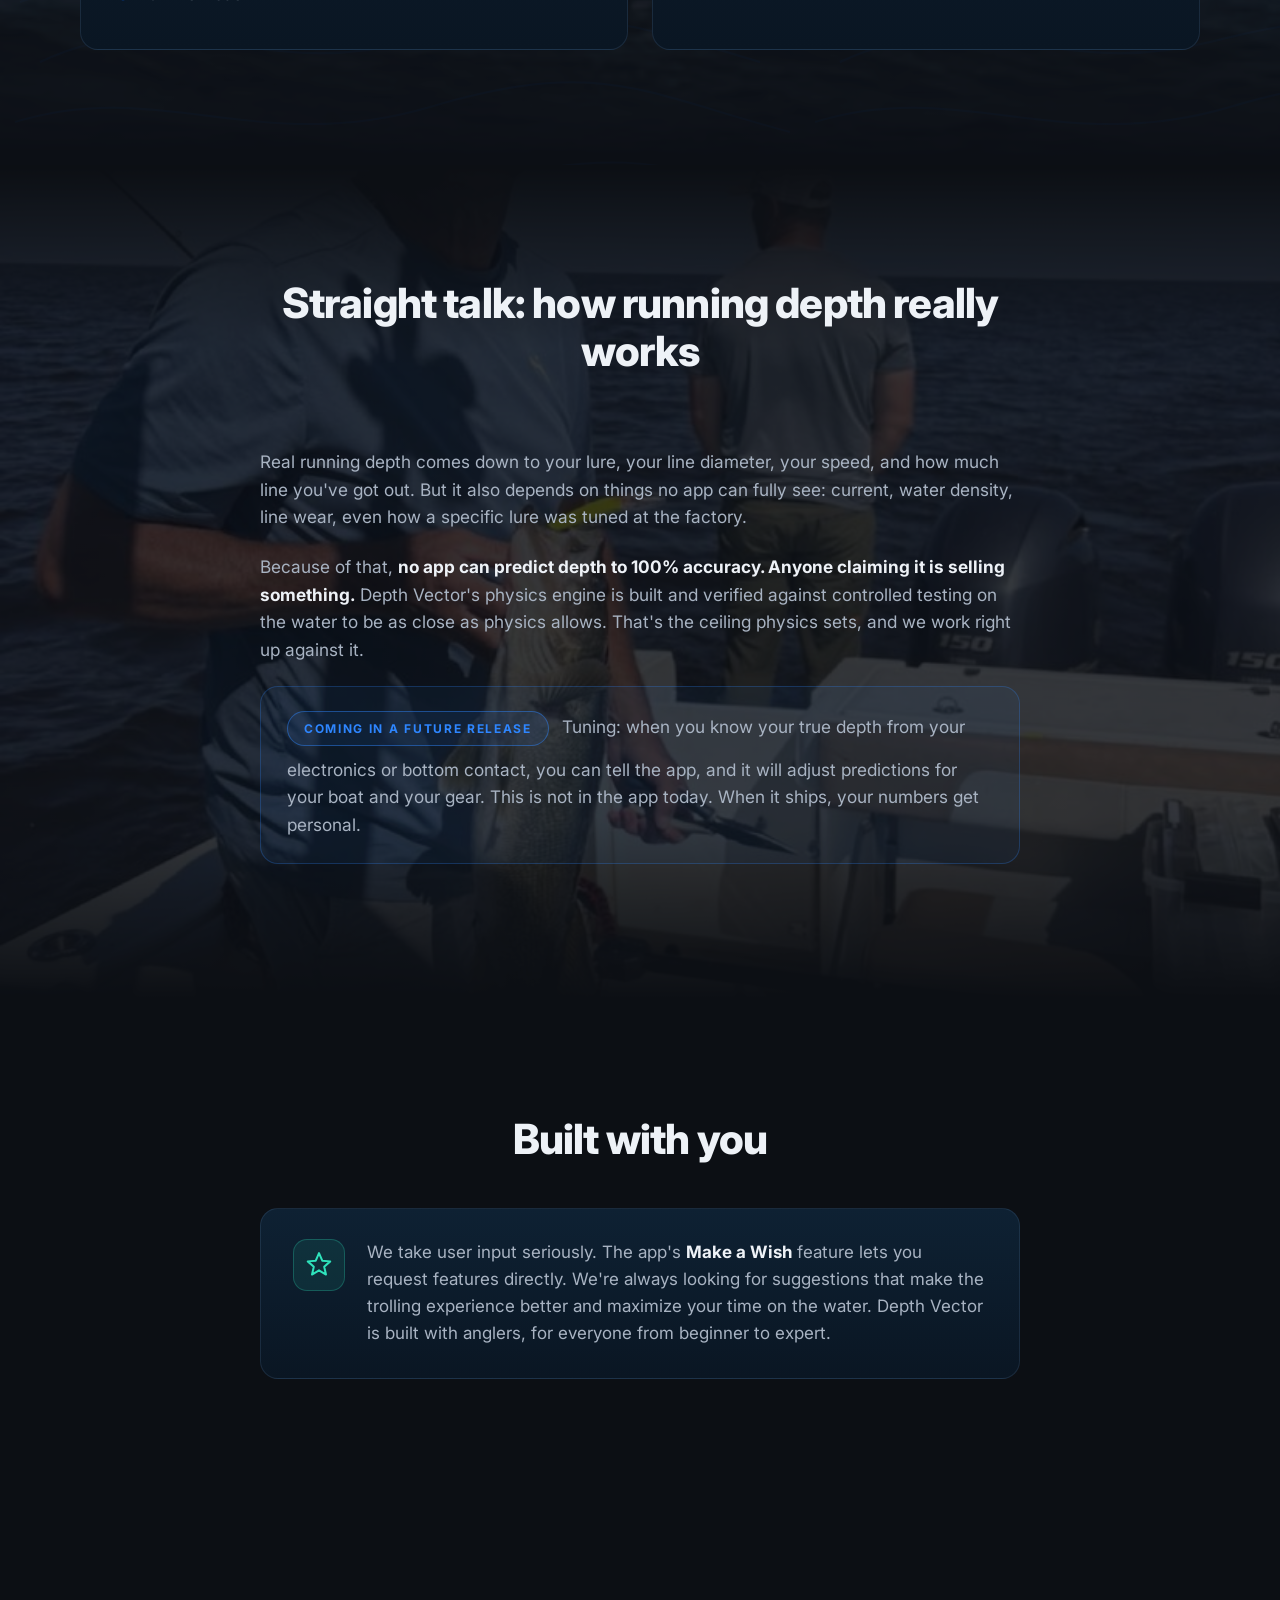
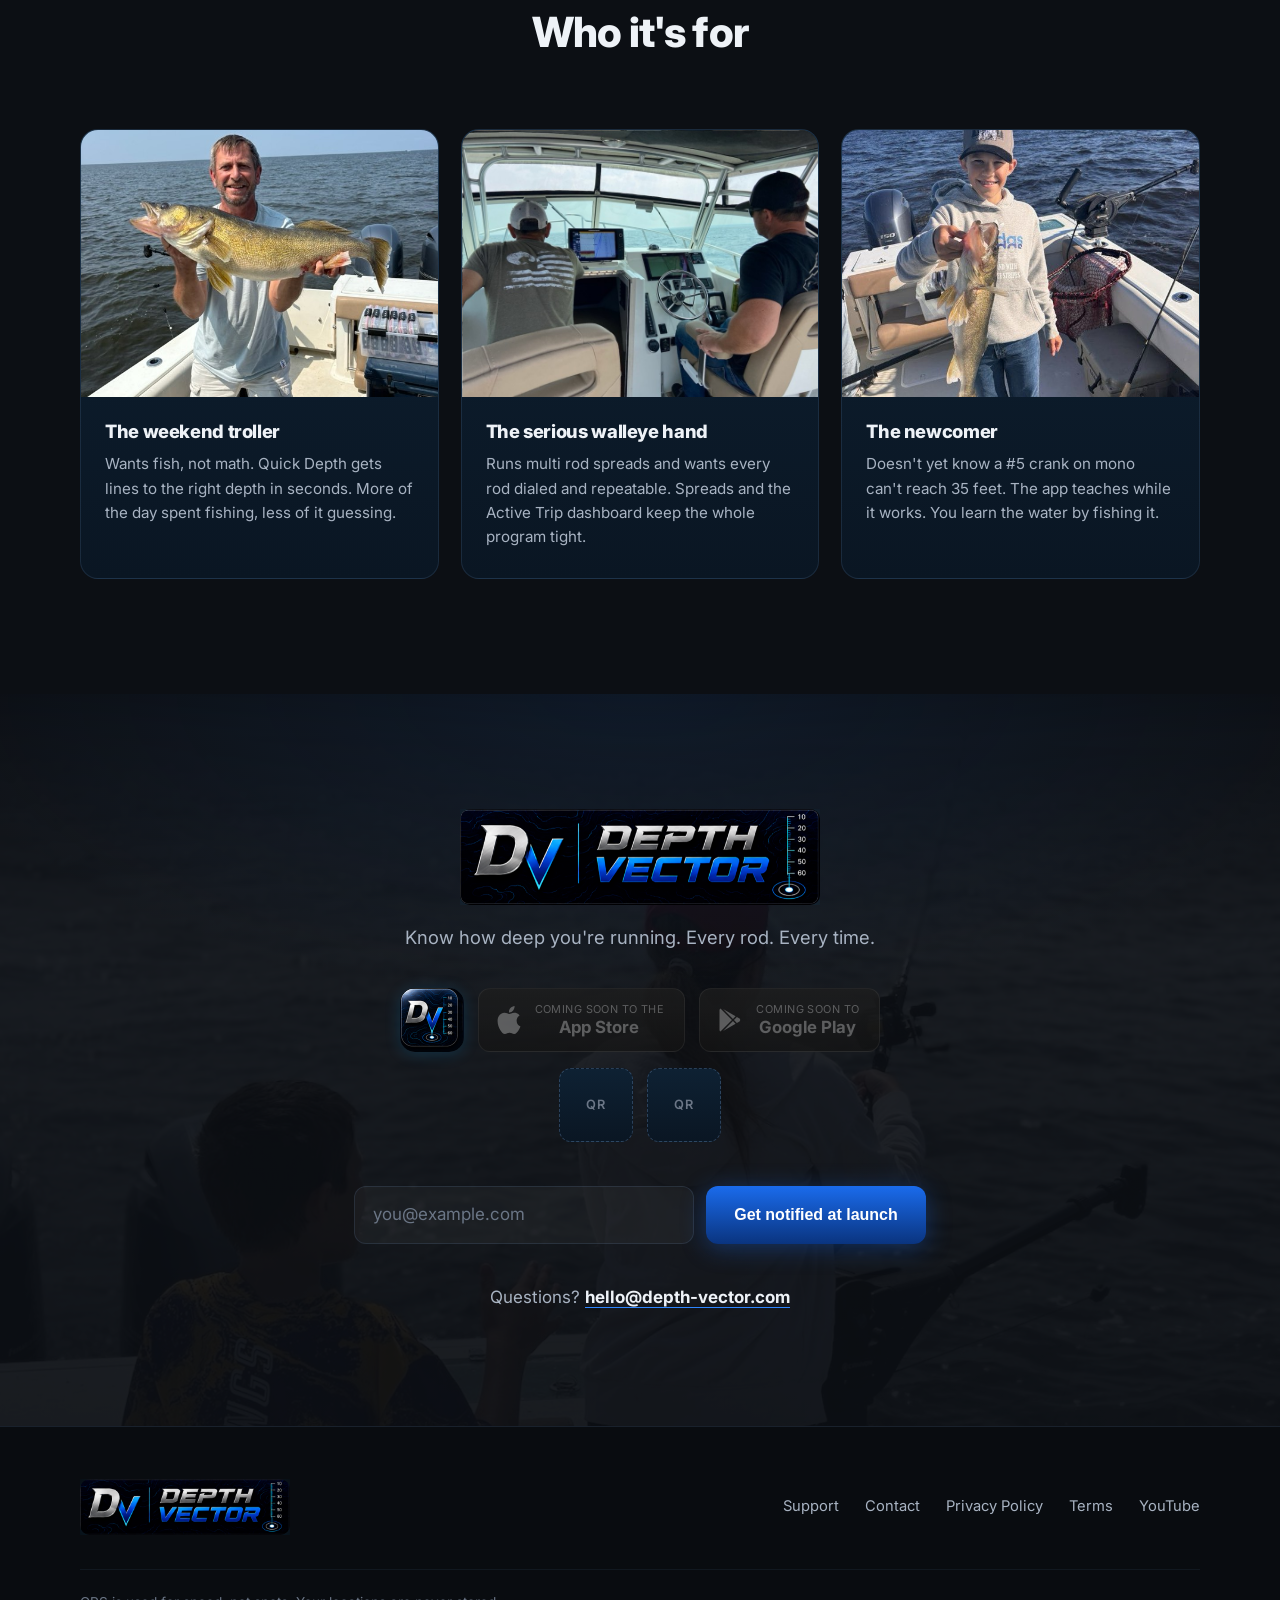
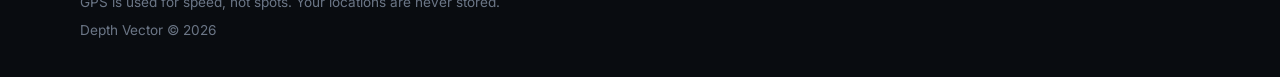
==== commit d4d171d3: "Seven fixes: even depth scale, dash purge, vector contour texture, drop Promise card and taglines, h" ====
--- a/index.html
+++ b/index.html
@@ -7,7 +7,7 @@
     assets/logo-wordmark.png        — H3 dark badge logo, 640w (header/footer/CTA)      [PRESENT]
     assets/favicon.png              — A6 app icon 128px (favicon + on-page icon)        [PRESENT]
     assets/app-icon.png             — A6 app icon 512px (OG image + apple-touch-icon)   [PRESENT]
-    assets/contour-texture.jpg      — contour texture (JPEG for weight; hero/roadmap)   [PRESENT]
+    assets/contour-texture.svg      — vector contour texture (hero/roadmap)               [PRESENT]
     assets/depth_scale_10_60.svg    — depth-scale vertical hero accent                  [PRESENT]
     assets/bullseye.svg             — roadmap "live" bullet marker                      [PRESENT]
     (brand source pack: assets/depth_vector_premium_assets_v3/ — dark versions only;
@@ -40,7 +40,7 @@
         (see the comment in script.js — Cloudflare Worker or form service)
     [ ] PRIVACY/TERMS: replace privacy.html and terms.html placeholder copy
         with the real documents (required for App Store / Play anyway)
-    [ ] OG IMAGE: og:image points at assets/photo-hero.jpg — confirm it exists
+    [ ] OG IMAGE: og:image uses assets/app-icon.png until a real 1200x630 banner exists
     [ ] YOUTUBE: footer YouTube link points at the channel — set real channel URL
   ============================================================
 -->
@@ -48,15 +48,15 @@
 <head>
   <meta charset="UTF-8">
   <meta name="viewport" content="width=device-width, initial-scale=1.0">
-  <title>Depth Vector — Know How Deep You're Running</title>
-  <meta name="description" content="Depth Vector is the first modern trolling app: advanced physics models, refined with AI against real on-the-water depth testing. Real line-out numbers for every rod in your spread — from your first crankbait to a full spread.">
+  <title>Depth Vector: Know How Deep You're Running</title>
+  <meta name="description" content="Depth Vector is the first modern trolling app: advanced physics models, refined with AI against real depth testing on the water. Real line out numbers for every rod, from your first crankbait to a full spread.">
   <link rel="canonical" href="https://depth-vector.com/">
 
   <!-- OpenGraph -->
   <meta property="og:type" content="website">
   <meta property="og:url" content="https://depth-vector.com/">
-  <meta property="og:title" content="Depth Vector — Know How Deep You're Running">
-  <meta property="og:description" content="Advanced physics models, refined with AI against real on-the-water depth testing. Real depth numbers for the way you actually troll.">
+  <meta property="og:title" content="Depth Vector: Know How Deep You're Running">
+  <meta property="og:description" content="Advanced physics models, refined with AI against real depth testing on the water. Real depth numbers for the way you actually troll.">
   <!-- TODO: replace with a proper 1200x630 OG banner when one exists -->
   <meta property="og:image" content="https://depth-vector.com/assets/app-icon.png">
   <meta name="twitter:card" content="summary_large_image">
@@ -75,6 +75,12 @@
   <header class="site-header">
     <div class="container header-inner">
       <a href="#top" class="header-logo asset" data-asset="assets/logo-wordmark.png" data-alt="Depth Vector" data-label="Depth Vector"></a>
+      <nav class="header-nav" aria-label="Primary">
+        <a href="#features">Features</a>
+        <a href="#video">In Action</a>
+        <a href="#roadmap">What's Live</a>
+        <a href="#straight-talk">Straight Talk</a>
+      </nav>
       <a href="#download" class="btn btn-primary btn-small">Get the App</a>
     </div>
   </header>
@@ -90,16 +96,16 @@
         <div class="hero-copy reveal">
           <span class="pill">The First Modern Trolling App</span>
           <h1>Know how deep you're running. Every rod. Every time.</h1>
-          <p class="subhead">Advanced physics models, refined with AI against real on-the-water depth testing — real depth numbers for the way you actually troll, from your first crankbait to a full spread.</p>
+          <p class="subhead">Advanced physics models, refined with AI against real depth testing on the water. Real depth numbers for the way you actually troll, from your first crankbait to a full spread.</p>
 
           <div class="store-row">
             <div class="app-icon-badge asset" data-asset="assets/favicon.png" data-alt="Depth Vector app icon" data-label=""></div>
             <!-- TODO: when store listings go live, wrap badges in real <a href> and remove .coming-soon -->
-            <div class="store-badge coming-soon" aria-label="App Store — coming soon">
+            <div class="store-badge coming-soon" aria-label="App Store, coming soon">
               <svg viewBox="0 0 24 24" aria-hidden="true"><path d="M12.152 6.896c-.948 0-2.415-1.078-3.96-1.04-2.04.027-3.91 1.183-4.961 3.014-2.117 3.675-.546 9.103 1.519 12.09 1.013 1.454 2.208 3.09 3.792 3.039 1.52-.065 2.09-.987 3.935-.987 1.831 0 2.35.987 3.96.948 1.637-.026 2.676-1.48 3.676-2.948 1.156-1.688 1.636-3.325 1.662-3.415-.039-.013-3.182-1.221-3.22-4.857-.026-3.04 2.48-4.494 2.597-4.559-1.429-2.09-3.623-2.324-4.39-2.376-2-.156-3.675 1.09-4.61 1.09zM15.53 3.83c.843-1.012 1.4-2.427 1.245-3.83-1.207.052-2.662.805-3.532 1.818-.78.896-1.454 2.338-1.273 3.714 1.338.104 2.715-.688 3.56-1.702z"/></svg>
               <span><small>Coming Soon to the</small><strong>App Store</strong></span>
             </div>
-            <div class="store-badge coming-soon" aria-label="Google Play — coming soon">
+            <div class="store-badge coming-soon" aria-label="Google Play, coming soon">
               <svg viewBox="0 0 24 24" aria-hidden="true"><path d="M3 20.5V3.5c0-.59.34-1.11.84-1.35L13.69 12l-9.85 9.85c-.5-.25-.84-.76-.84-1.35m13.81-5.38L6.05 21.34l8.49-8.49 2.27 2.27m3.35-4.31c.34.27.59.69.59 1.19s-.25.92-.59 1.19l-2.27 1.31-2.5-2.5 2.5-2.5 2.27 1.31M6.05 2.66l10.76 6.22-2.27 2.27-8.49-8.49z"/></svg>
               <span><small>Coming Soon to</small><strong>Google Play</strong></span>
             </div>
@@ -125,22 +131,16 @@
         <div class="claim-grid reveal">
           <div class="claim-card">
             <span class="claim-kicker accent-blue">The Engine</span>
-            <h3>Advanced physics + AI modeling — not a lookup table</h3>
-            <p>Real dive physics for your exact lure, line, and speed — refined with AI against measured depths from our own testing.</p>
+            <h3>Advanced physics + AI modeling, not a lookup table</h3>
+            <p>Real dive physics for your exact lure, line, and speed, refined with AI against measured depths from our own testing.</p>
           </div>
           <div class="claim-card">
             <span class="claim-kicker accent-cyan">The Proof</span>
-            <h3>Grounded in real on-the-water testing</h3>
-            <p>We test relentlessly — rod by rod, line type by line type — and predictions are checked against measured depth before they ship.</p>
-          </div>
-          <div class="claim-card">
-            <span class="claim-kicker accent-magenta">The Promise</span>
-            <h3>We never know where you fish</h3>
-            <p>GPS is used for speed, not spots. Your locations are never stored, never sent, never seen.</p>
-          </div>
-        </div>
-        <p class="why-pitch reveal">No one can physically test every combination of lure, line, speed, and line out — there are hundreds of thousands of them, and conditions on the water never repeat exactly. So we built something smarter: we test relentlessly, and we let physics and AI intelligently model the rest. The result is the first modern trolling app — a maintained, full trip system for everyone from your first crankbait to a full spread. Pick your lure and line, set your speed, and get real line-out numbers for the depth you want.</p>
-        <p class="why-tagline reveal">Tested. Modeled. Honest about the difference.</p>
+            <h3>Grounded in real testing on the water</h3>
+            <p>We test relentlessly, rod by rod and line type by line type. Predictions are checked against measured depth before they ship.</p>
+          </div>
+        </div>
+        <p class="why-pitch reveal">No one can physically test every combination of lure, line, speed, and line out. There are hundreds of thousands of them, and conditions on the water never repeat exactly. So we built something smarter: we test relentlessly, and we let physics and AI intelligently model the rest. The result is the first modern trolling app, a maintained, full trip system for everyone from your first crankbait to a full spread. Pick your lure and line, set your speed, and get real line out numbers for the depth you want.</p>
       </div>
     </section>
 
@@ -154,7 +154,7 @@
           <div class="feature-copy">
             <span class="feature-kicker">Quick Depth</span>
             <h3>Target depth in. Line out. Done.</h3>
-            <p>The keystone of the app: enter the depth you want and the speed you're pulling, and get your line-out number instantly. Works for every lure and line combo in the catalog — no charts, no guessing, no dog-eared booklet in the glove box.</p>
+            <p>The keystone of the app: enter the depth you want and the speed you're pulling, and get your line out number instantly. Works for every lure and line combo in the catalog. No charts, no guessing, no worn out booklet in the glove box.</p>
           </div>
           <div class="feature-shot">
             <div class="phone">
@@ -167,7 +167,7 @@
           <div class="feature-copy">
             <span class="feature-kicker">Active Trip</span>
             <h3>Run your whole spread, live.</h3>
-            <p>Every rod's target depth and line-out on one dashboard, with live GPS speed off your phone. Bump your trolling speed and change every rod at once — the whole spread stays dialed.</p>
+            <p>Every rod's target depth and line out on one dashboard, with live GPS speed off your phone. Bump your trolling speed and change every rod at once. The whole spread stays dialed.</p>
           </div>
           <div class="feature-shot">
             <div class="phone">
@@ -180,7 +180,7 @@
           <div class="feature-copy">
             <span class="feature-kicker">Rod Locker</span>
             <h3>Your real rigs, saved once.</h3>
-            <p>Save each setup the way it actually sits in your boat — rod, reel, line — and reuse it every trip. Backed by a catalog of 150+ walleye lures and 1,000+ lines with real diameters.</p>
+            <p>Save each setup the way it actually sits in your boat: rod, reel, line. Reuse it every trip. Backed by a catalog of 150+ walleye lures and 1,000+ lines with real diameters.</p>
           </div>
           <div class="feature-shot">
             <div class="phone">
@@ -193,7 +193,7 @@
           <div class="feature-copy">
             <span class="feature-kicker">Spreads</span>
             <h3>Save what works. Run it again.</h3>
-            <p>Build multi-rod setups, save the ones that catch fish, and redeploy a full spread in seconds — exactly the way it worked last time.</p>
+            <p>Build multi rod setups, save the ones that catch fish, and redeploy a full spread in seconds, exactly the way it worked last time.</p>
           </div>
           <div class="feature-shot">
             <div class="phone">
@@ -208,7 +208,7 @@
           </div>
           <div>
             <h3>Live conditions, front and center</h3>
-            <p>Weather and barometric pressure on the home screen, centered on right now — so you know what the bite is working with before lines go in.</p>
+            <p>Weather and barometric pressure on the home screen, centered on right now, so you know what the bite is working with before lines go in.</p>
           </div>
         </div>
       </div>
@@ -226,12 +226,12 @@
             <p>App walkthrough video coming soon</p>
           </div>
         </div>
-        <p class="video-caption reveal">This doubles as the training video — a full walkthrough from launch to lines in the water.</p>
+        <p class="video-caption reveal">This doubles as the training video: a full walkthrough from launch to lines in the water.</p>
       </div>
     </section>
 
     <!-- ============ 5. LIVE TODAY VS COMING NEXT ============ -->
-    <section class="roadmap section">
+    <section class="roadmap section" id="roadmap">
       <div class="section-bg section-bg-texture asset" data-asset="assets/bg-water-blue.jpg" data-bg data-label=""></div>
       <div class="contour-layer" aria-hidden="true"></div>
       <div class="container">
@@ -240,9 +240,9 @@
           <div class="roadmap-col panel">
             <h3><span class="dot dot-cyan"></span>Fully live &amp; tested</h3>
             <ul class="list-live">
-              <li>Crankbait dive predictions — all major walleye cranks</li>
+              <li>Crankbait dive predictions for all major walleye cranks</li>
               <li>Leadcore</li>
-              <li>Full line database — mono, braid, leadcore, real diameters</li>
+              <li>Full line database: mono, braid, leadcore, real diameters</li>
               <li>Live GPS speed</li>
               <li>Quick Depth</li>
               <li>Rod Locker</li>
@@ -253,13 +253,13 @@
           <div class="roadmap-col panel">
             <h3><span class="dot dot-blue"></span>Coming next</h3>
             <ul class="list-coming">
-              <li>Divers (Dipsy-class)</li>
-              <li>Snap weights &amp; rigging suggestions — can't reach 35 ft on mono? Here's what will.</li>
+              <li>Divers (Dipsy class)</li>
+              <li>Snap weights &amp; rigging suggestions. Can't reach 35 ft on mono? Here's what will.</li>
               <li>Downriggers</li>
               <li>Copper</li>
               <li>Trip logging &amp; catch tracking</li>
               <li>Speed offset for underwater currents</li>
-              <li>Depth tuning — see straight talk below</li>
+              <li>Depth tuning (see straight talk below)</li>
             </ul>
           </div>
         </div>
@@ -267,14 +267,14 @@
     </section>
 
     <!-- ============ 6. STRAIGHT TALK ============ -->
-    <section class="straight-talk section">
+    <section class="straight-talk section" id="straight-talk">
       <div class="section-bg asset" data-asset="assets/bg-talk.jpg" data-bg data-label=""></div>
       <div class="container narrow">
         <h2 class="section-title reveal">Straight talk: how running depth really works</h2>
         <div class="prose reveal">
           <p>Real running depth comes down to your lure, your line diameter, your speed, and how much line you've got out. But it also depends on things no app can fully see: current, water density, line wear, even how a specific lure was tuned at the factory.</p>
-          <p>Because of that, <strong>no app can predict depth to 100% accuracy — anyone claiming it is selling something.</strong> Depth Vector's physics engine is built and verified against controlled on-water testing to be as close as physics allows. That's the honest ceiling, and we work right up against it.</p>
-          <p class="future-note"><span class="pill pill-blue">Coming in a future release</span> Tuning: when you know your true depth — from your electronics or bottom contact — you'll be able to tell the app, and it will adjust predictions for your boat and your gear. This is not in the app today; when it ships, your numbers get personal.</p>
+          <p>Because of that, <strong>no app can predict depth to 100% accuracy. Anyone claiming it is selling something.</strong> Depth Vector's physics engine is built and verified against controlled testing on the water to be as close as physics allows. That's the ceiling physics sets, and we work right up against it.</p>
+          <p class="future-note"><span class="pill pill-blue">Coming in a future release</span> Tuning: when you know your true depth from your electronics or bottom contact, you can tell the app, and it will adjust predictions for your boat and your gear. This is not in the app today. When it ships, your numbers get personal.</p>
         </div>
       </div>
     </section>
@@ -287,7 +287,7 @@
           <div class="wish-icon" aria-hidden="true">
             <svg viewBox="0 0 24 24"><path d="M12 2.5l2.6 6.05 6.4.55-4.85 4.25 1.45 6.3L12 16.3l-5.6 3.35 1.45-6.3L3 9.1l6.4-.55L12 2.5z" fill="none" stroke="currentColor" stroke-width="1.6" stroke-linejoin="round"/></svg>
           </div>
-          <p>We take user input seriously. The app's <strong>Make a Wish</strong> feature lets you request features directly — and we're always looking for suggestions that make the trolling experience better and maximize your time on the water. Depth Vector is built with anglers, for everyone from beginner to expert.</p>
+          <p>We take user input seriously. The app's <strong>Make a Wish</strong> feature lets you request features directly. We're always looking for suggestions that make the trolling experience better and maximize your time on the water. Depth Vector is built with anglers, for everyone from beginner to expert.</p>
         </div>
       </div>
     </section>
@@ -301,21 +301,21 @@
             <div class="who-photo asset" data-asset="assets/photo-who-1.jpg" data-bg data-label="Photo"></div>
             <div class="who-body">
               <h3>The weekend troller</h3>
-              <p>Wants fish, not math. Quick Depth gets lines to the right depth in seconds — more of the day spent fishing, less of it guessing.</p>
+              <p>Wants fish, not math. Quick Depth gets lines to the right depth in seconds. More of the day spent fishing, less of it guessing.</p>
             </div>
           </div>
           <div class="who-card panel">
             <div class="who-photo asset" data-asset="assets/photo-who-2.jpg" data-bg data-label="Photo"></div>
             <div class="who-body">
               <h3>The serious walleye hand</h3>
-              <p>Runs multi-rod spreads and wants every rod dialed and repeatable. Spreads and the Active Trip dashboard keep the whole program tight.</p>
+              <p>Runs multi rod spreads and wants every rod dialed and repeatable. Spreads and the Active Trip dashboard keep the whole program tight.</p>
             </div>
           </div>
           <div class="who-card panel">
             <div class="who-photo asset" data-asset="assets/photo-who-3.jpg" data-bg data-label="Photo"></div>
             <div class="who-body">
               <h3>The newcomer</h3>
-              <p>Doesn't yet know a #5 crank on mono can't reach 35 feet. The app teaches while it works — you learn the water by fishing it.</p>
+              <p>Doesn't yet know a #5 crank on mono can't reach 35 feet. The app teaches while it works. You learn the water by fishing it.</p>
             </div>
           </div>
         </div>
@@ -331,11 +331,11 @@
 
         <div class="store-row center reveal">
           <div class="app-icon-badge asset" data-asset="assets/favicon.png" data-alt="Depth Vector app icon" data-label=""></div>
-          <div class="store-badge coming-soon" aria-label="App Store — coming soon">
+          <div class="store-badge coming-soon" aria-label="App Store, coming soon">
             <svg viewBox="0 0 24 24" aria-hidden="true"><path d="M12.152 6.896c-.948 0-2.415-1.078-3.96-1.04-2.04.027-3.91 1.183-4.961 3.014-2.117 3.675-.546 9.103 1.519 12.09 1.013 1.454 2.208 3.09 3.792 3.039 1.52-.065 2.09-.987 3.935-.987 1.831 0 2.35.987 3.96.948 1.637-.026 2.676-1.48 3.676-2.948 1.156-1.688 1.636-3.325 1.662-3.415-.039-.013-3.182-1.221-3.22-4.857-.026-3.04 2.48-4.494 2.597-4.559-1.429-2.09-3.623-2.324-4.39-2.376-2-.156-3.675 1.09-4.61 1.09zM15.53 3.83c.843-1.012 1.4-2.427 1.245-3.83-1.207.052-2.662.805-3.532 1.818-.78.896-1.454 2.338-1.273 3.714 1.338.104 2.715-.688 3.56-1.702z"/></svg>
             <span><small>Coming Soon to the</small><strong>App Store</strong></span>
           </div>
-          <div class="store-badge coming-soon" aria-label="Google Play — coming soon">
+          <div class="store-badge coming-soon" aria-label="Google Play, coming soon">
             <svg viewBox="0 0 24 24" aria-hidden="true"><path d="M3 20.5V3.5c0-.59.34-1.11.84-1.35L13.69 12l-9.85 9.85c-.5-.25-.84-.76-.84-1.35m13.81-5.38L6.05 21.34l8.49-8.49 2.27 2.27m3.35-4.31c.34.27.59.69.59 1.19s-.25.92-.59 1.19l-2.27 1.31-2.5-2.5 2.5-2.5 2.27 1.31M6.05 2.66l10.76 6.22-2.27 2.27-8.49-8.49z"/></svg>
             <span><small>Coming Soon to</small><strong>Google Play</strong></span>
           </div>
@@ -350,7 +350,7 @@
           <input type="email" id="notify-email" name="email" placeholder="you@example.com" required autocomplete="email">
           <button type="submit" class="btn btn-primary">Get notified at launch</button>
         </form>
-        <p class="notify-thanks" id="notify-thanks" hidden>You're on the list — we'll email you at launch.</p>
+        <p class="notify-thanks" id="notify-thanks" hidden>You're on the list. We'll email you at launch.</p>
 
         <p class="contact-line reveal">Questions? <a href="mailto:hello@depth-vector.com"><strong>hello@depth-vector.com</strong></a></p>
       </div>
@@ -362,7 +362,6 @@
     <div class="container footer-inner">
       <div class="footer-brand">
         <div class="footer-logo asset" data-asset="assets/logo-wordmark.png" data-alt="Depth Vector" data-label="Depth Vector"></div>
-        <p class="footer-tagline">We never know where you fish.</p>
       </div>
       <nav class="footer-links" aria-label="Footer">
         <a href="mailto:support@depth-vector.com">Support</a>
@@ -374,6 +373,7 @@
       </nav>
     </div>
     <div class="container footer-copyright">
+      <p>GPS is used for speed, not spots. Your locations are never stored.</p>
       <p>Depth Vector © 2026</p>
     </div>
   </footer>
--- a/styles.css
+++ b/styles.css
@@ -50,7 +50,7 @@
 .container.narrow { max-width: 760px; }
 .center { text-align: center; }
 
-.section { padding: clamp(64px, 9vw, 120px) 0; position: relative; }
+.section { padding: clamp(64px, 9vw, 120px) 0; position: relative; scroll-margin-top: 72px; }
 .section > .container { position: relative; z-index: 2; }
 
 /* subtle navy radial glows behind alternating sections */
@@ -202,6 +202,24 @@
   aspect-ratio: 1600 / 426; /* H3 dark badge */
   text-decoration: none;
 }
+.header-nav {
+  display: flex;
+  gap: 26px;
+  margin: 0 24px;
+}
+.header-nav a {
+  color: var(--text-dim);
+  text-decoration: none;
+  font-size: 0.92rem;
+  font-weight: 600;
+  white-space: nowrap;
+  transition: color 0.15s ease;
+}
+.header-nav a:hover { color: var(--text); }
+@media (max-width: 860px) {
+  .header-nav { display: none; }
+}
+
 /* the H3 logo is an opaque rounded dark badge — give it a faint
    electric-blue lift so it sits on the page like a physical plate */
 .header-logo > img,
@@ -253,8 +271,8 @@
   position: absolute;
   inset: 0;
   z-index: 1;
-  background-image: url("assets/contour-texture.jpg");
-  background-size: 520px auto;
+  background-image: url("assets/contour-texture.svg");
+  background-size: 800px auto;
   background-repeat: repeat;
   opacity: 0.06;
   pointer-events: none;
@@ -382,9 +400,10 @@
 /* ---------- why / claim cards ---------- */
 .claim-grid {
   display: grid;
-  grid-template-columns: repeat(3, 1fr);
+  grid-template-columns: repeat(2, 1fr);
   gap: 20px;
-  margin-bottom: clamp(36px, 5vw, 56px);
+  max-width: 820px;
+  margin: 0 auto clamp(36px, 5vw, 56px);
 }
 .claim-card {
   background: linear-gradient(180deg, var(--panel-top), var(--panel-bottom));
@@ -413,15 +432,6 @@
   text-align: center;
   color: var(--text-dim);
   font-size: 1.1rem;
-}
-.why-tagline {
-  margin-top: 26px;
-  text-align: center;
-  font-size: 0.85rem;
-  font-weight: 700;
-  letter-spacing: 0.18em;
-  text-transform: uppercase;
-  color: var(--text-faint);
 }
 
 /* ---------- features ---------- */
@@ -701,12 +711,6 @@
 }
 .footer-logo { width: 210px; aspect-ratio: 1600 / 426; }
 .footer-logo > img { object-fit: contain; }
-.footer-tagline {
-  margin-top: 10px;
-  color: var(--text-faint);
-  font-size: 0.9rem;
-  font-style: italic;
-}
 .footer-links {
   display: flex;
   flex-wrap: wrap;
@@ -726,6 +730,7 @@
   color: var(--text-faint);
   font-size: 0.85rem;
 }
+.footer-copyright p + p { margin-top: 6px; }
 
 /* ---------- scroll reveal ---------- */
 .reveal {
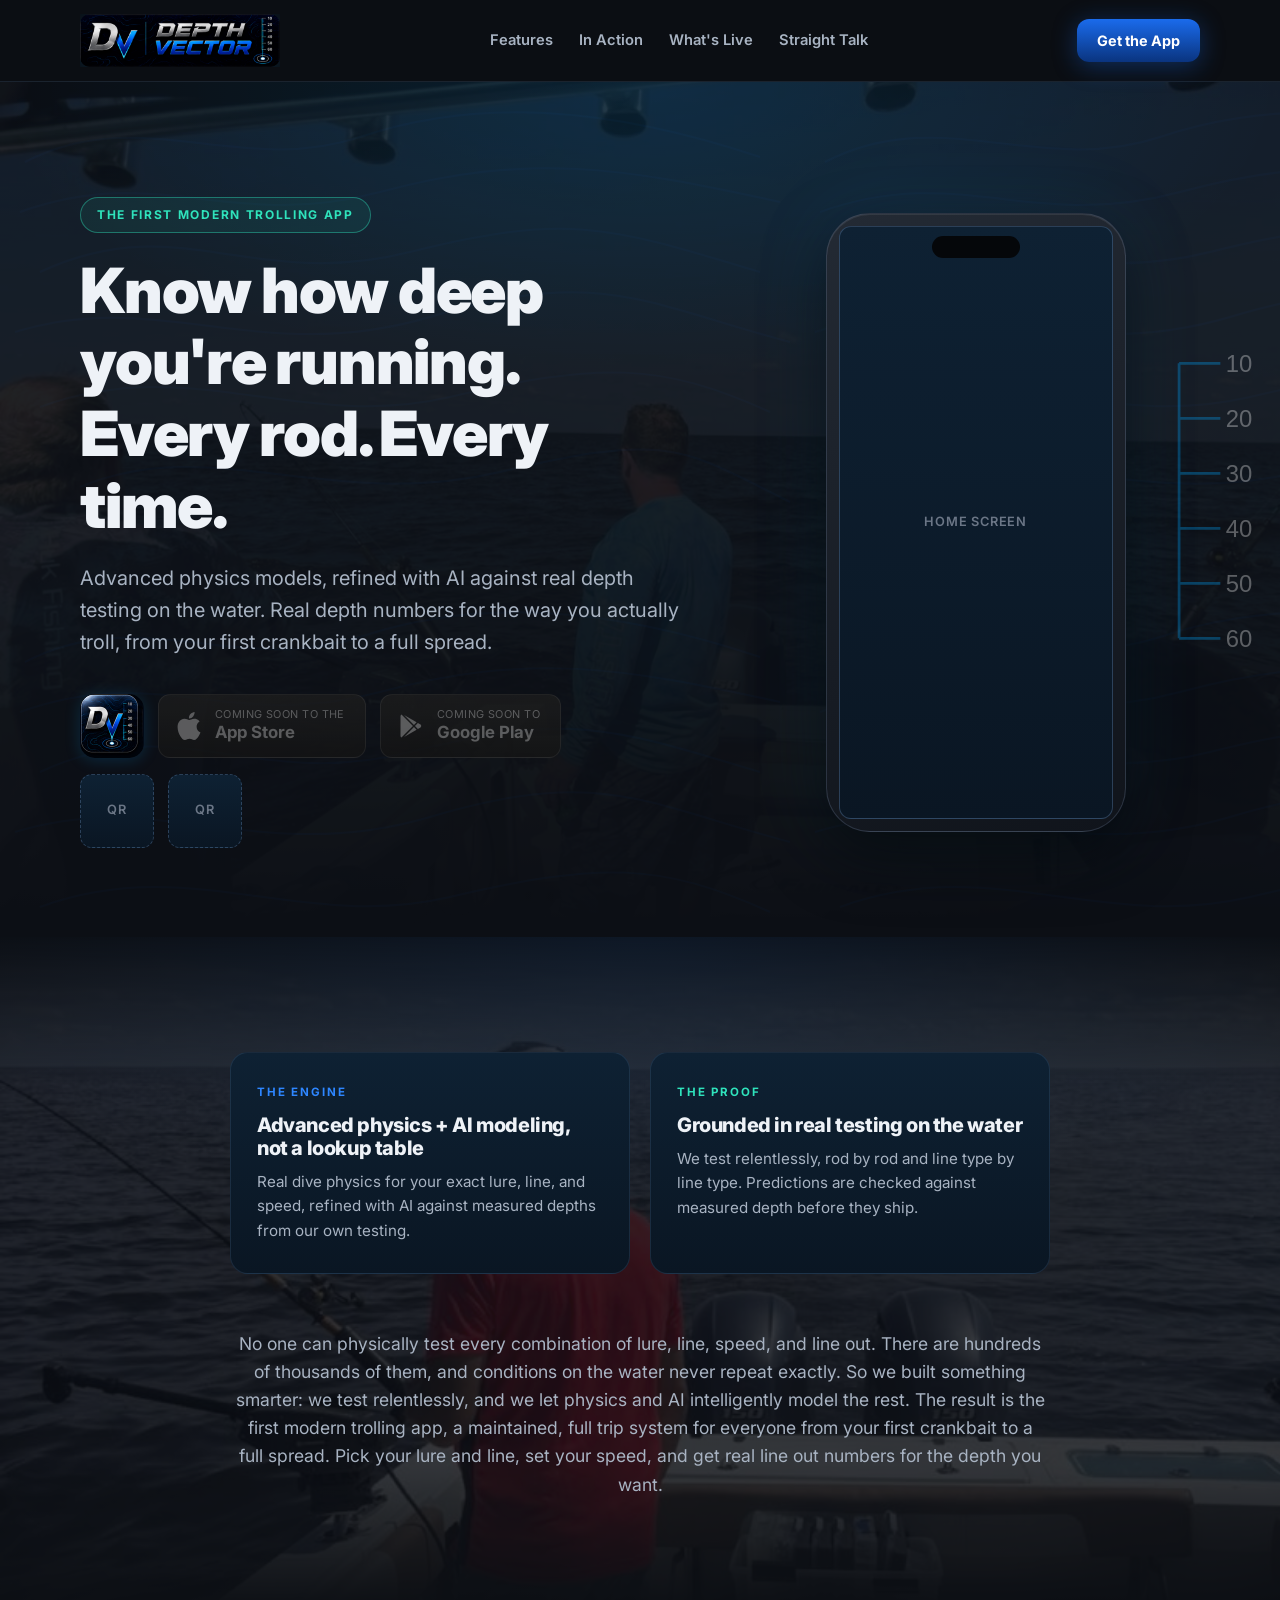
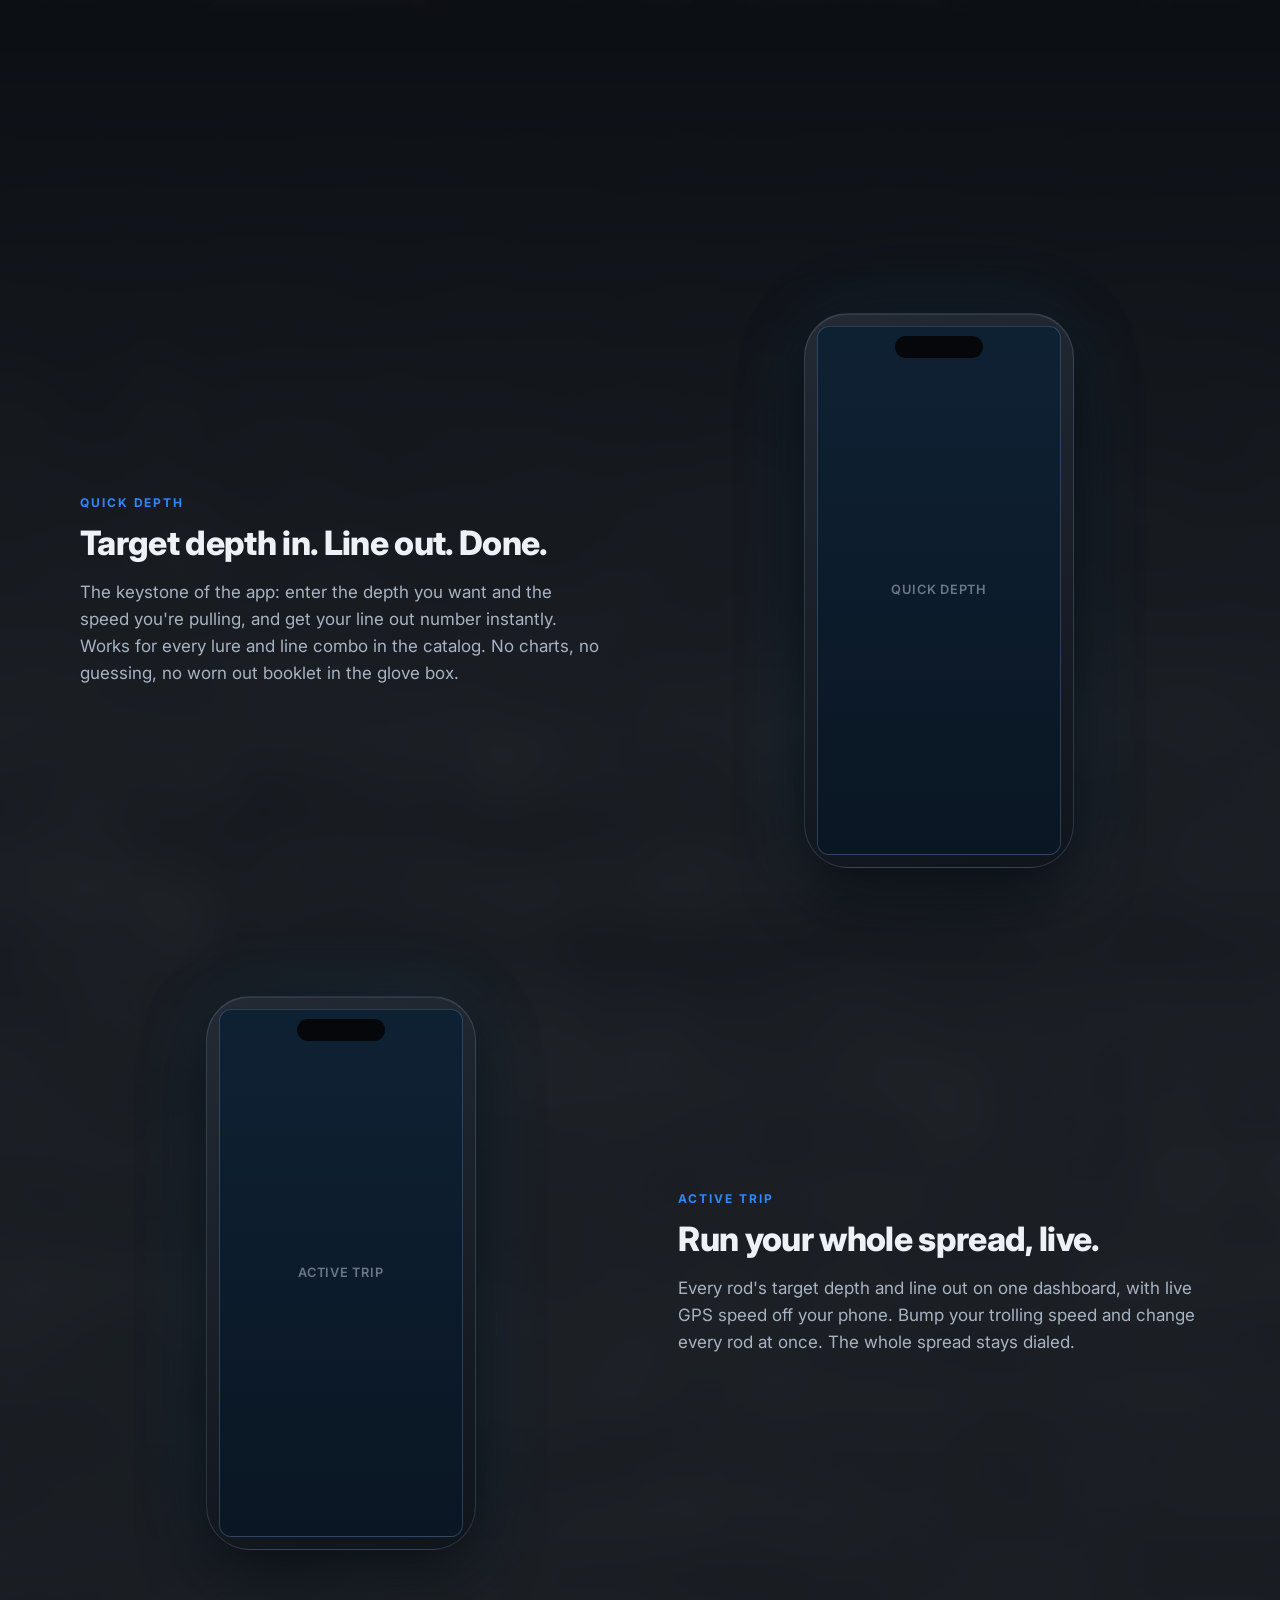
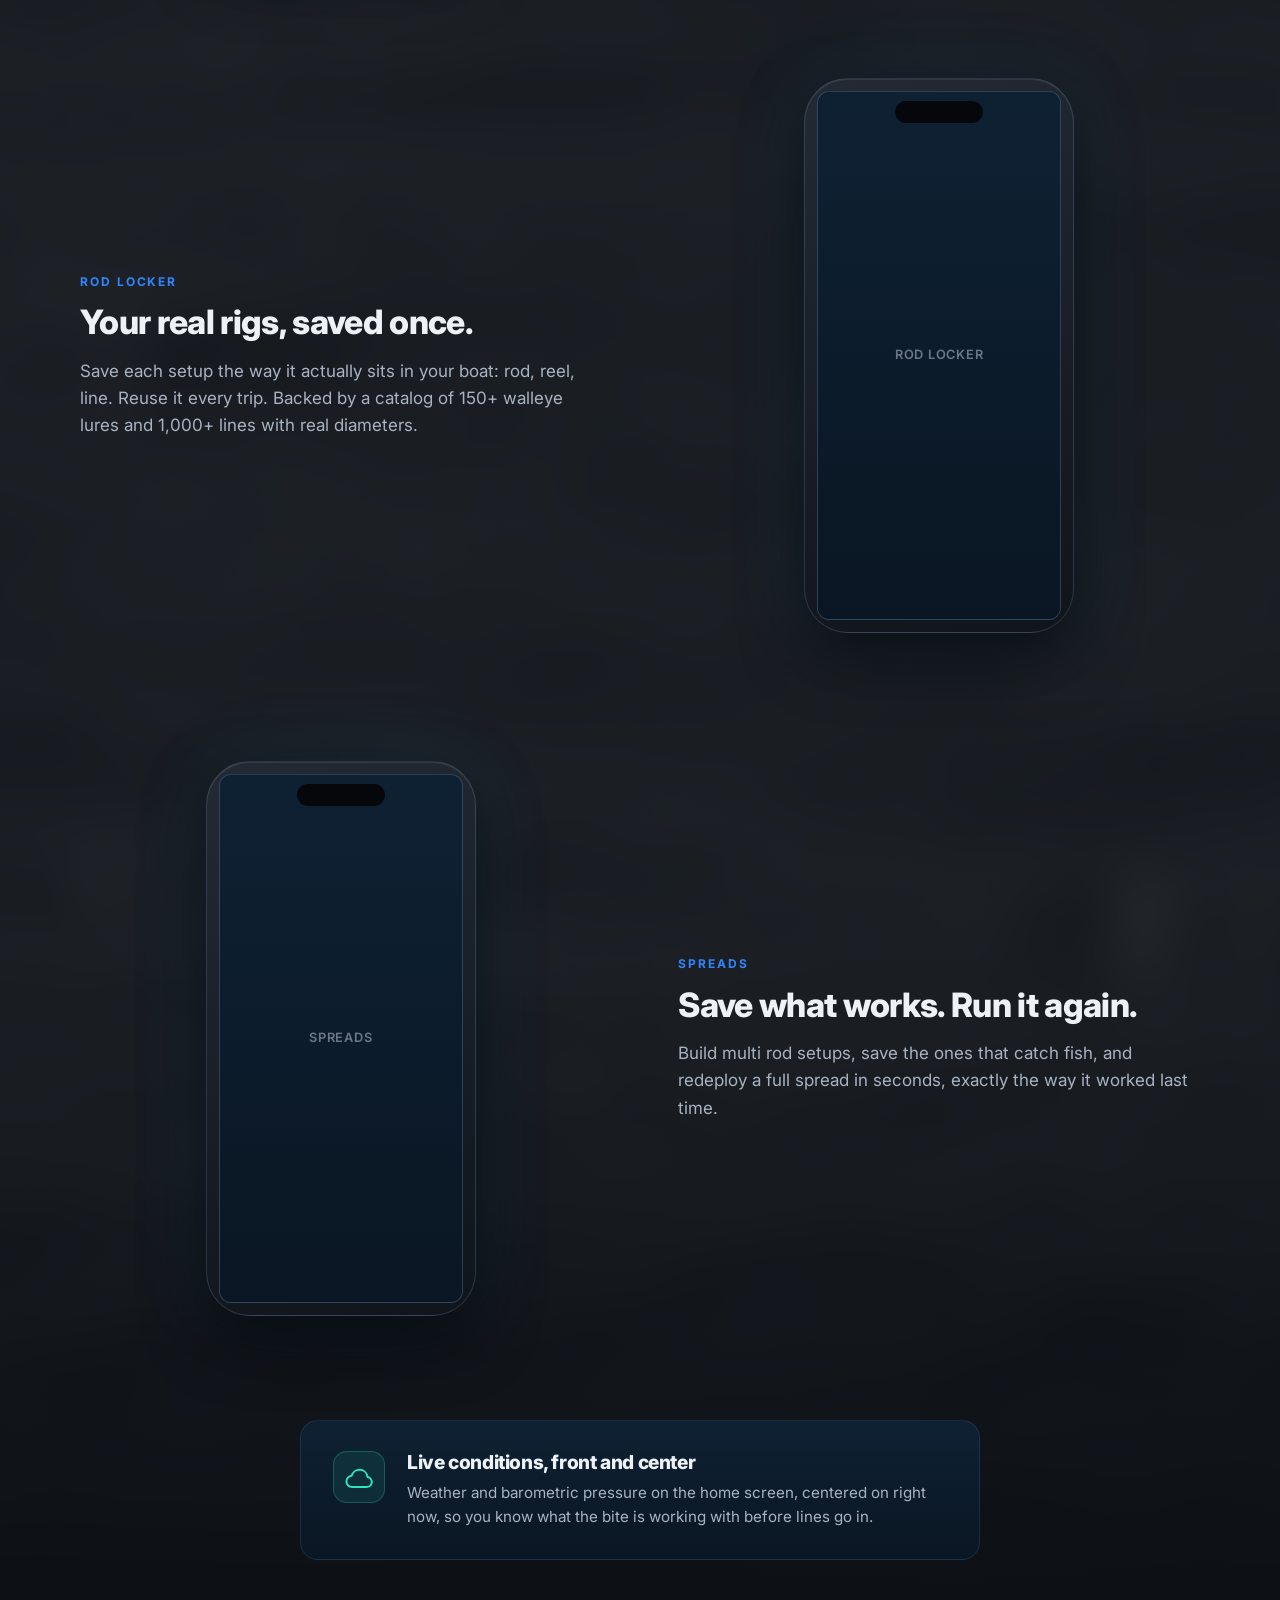
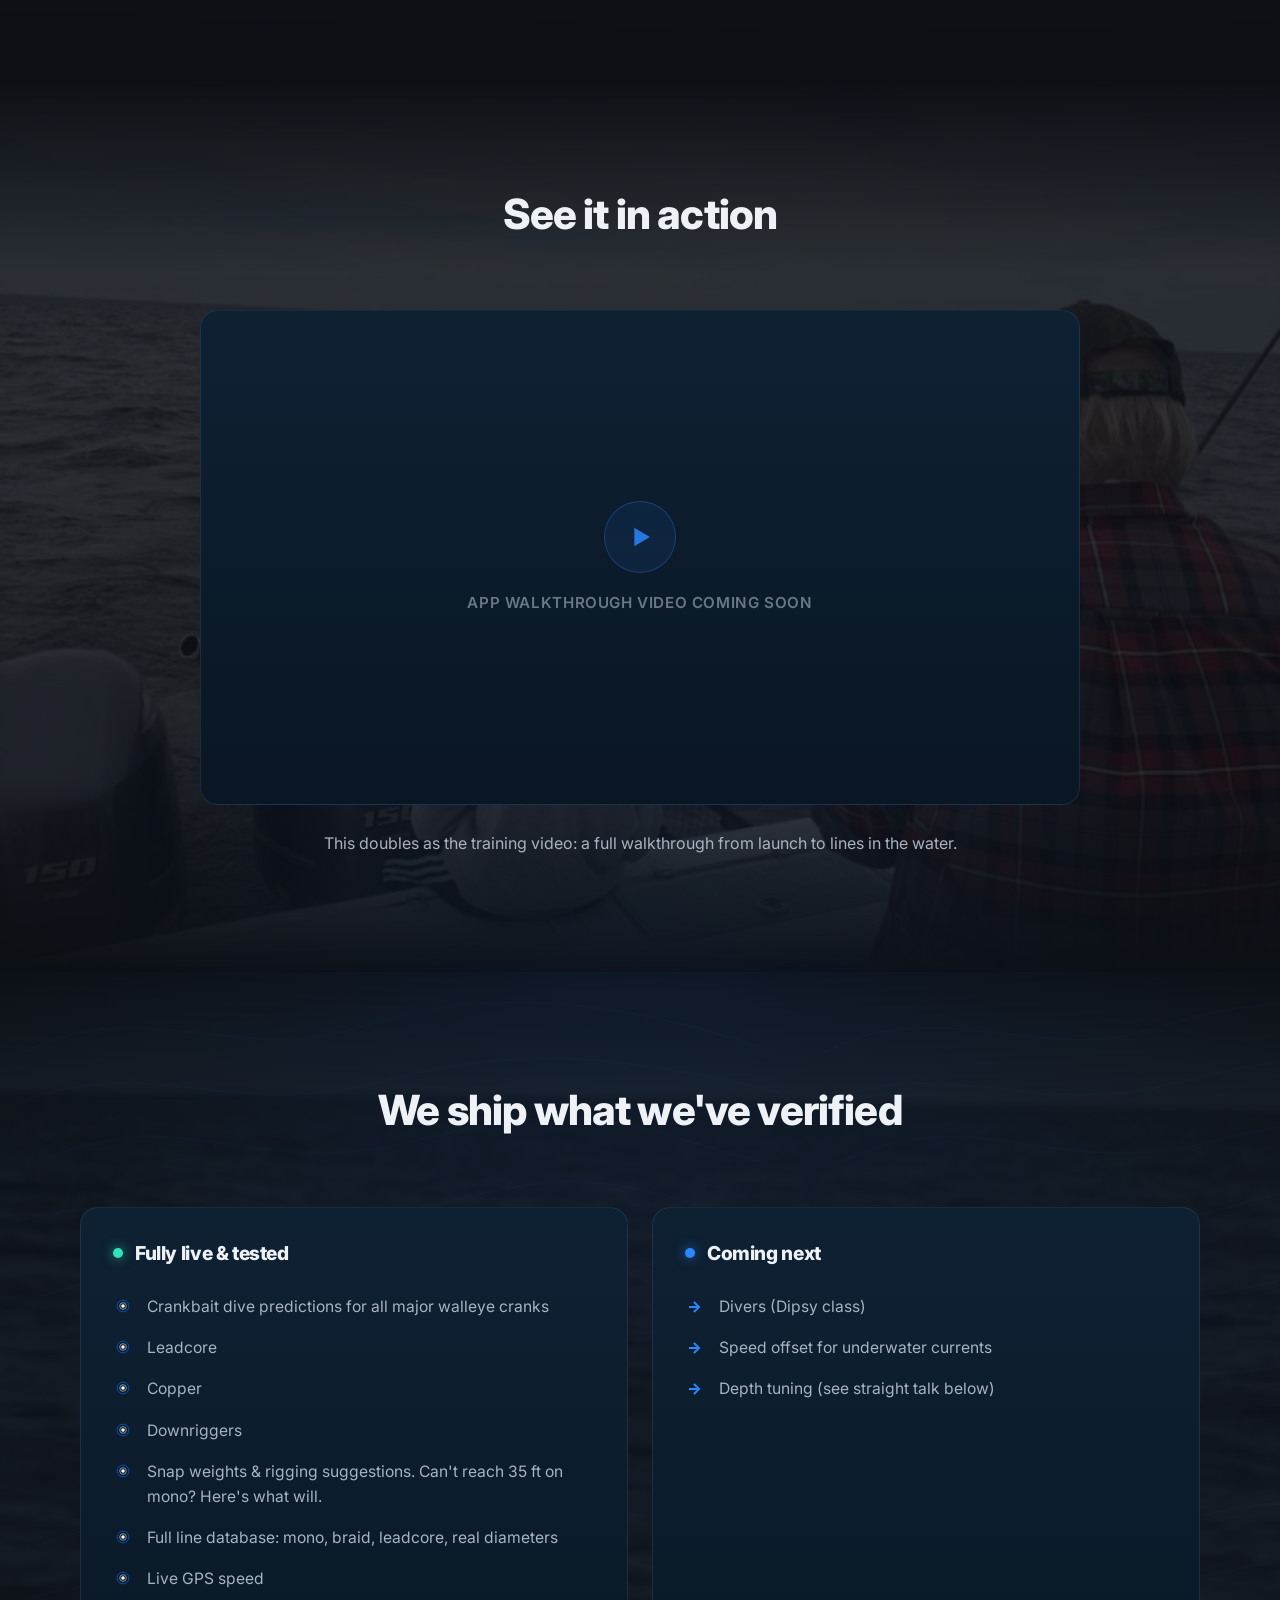
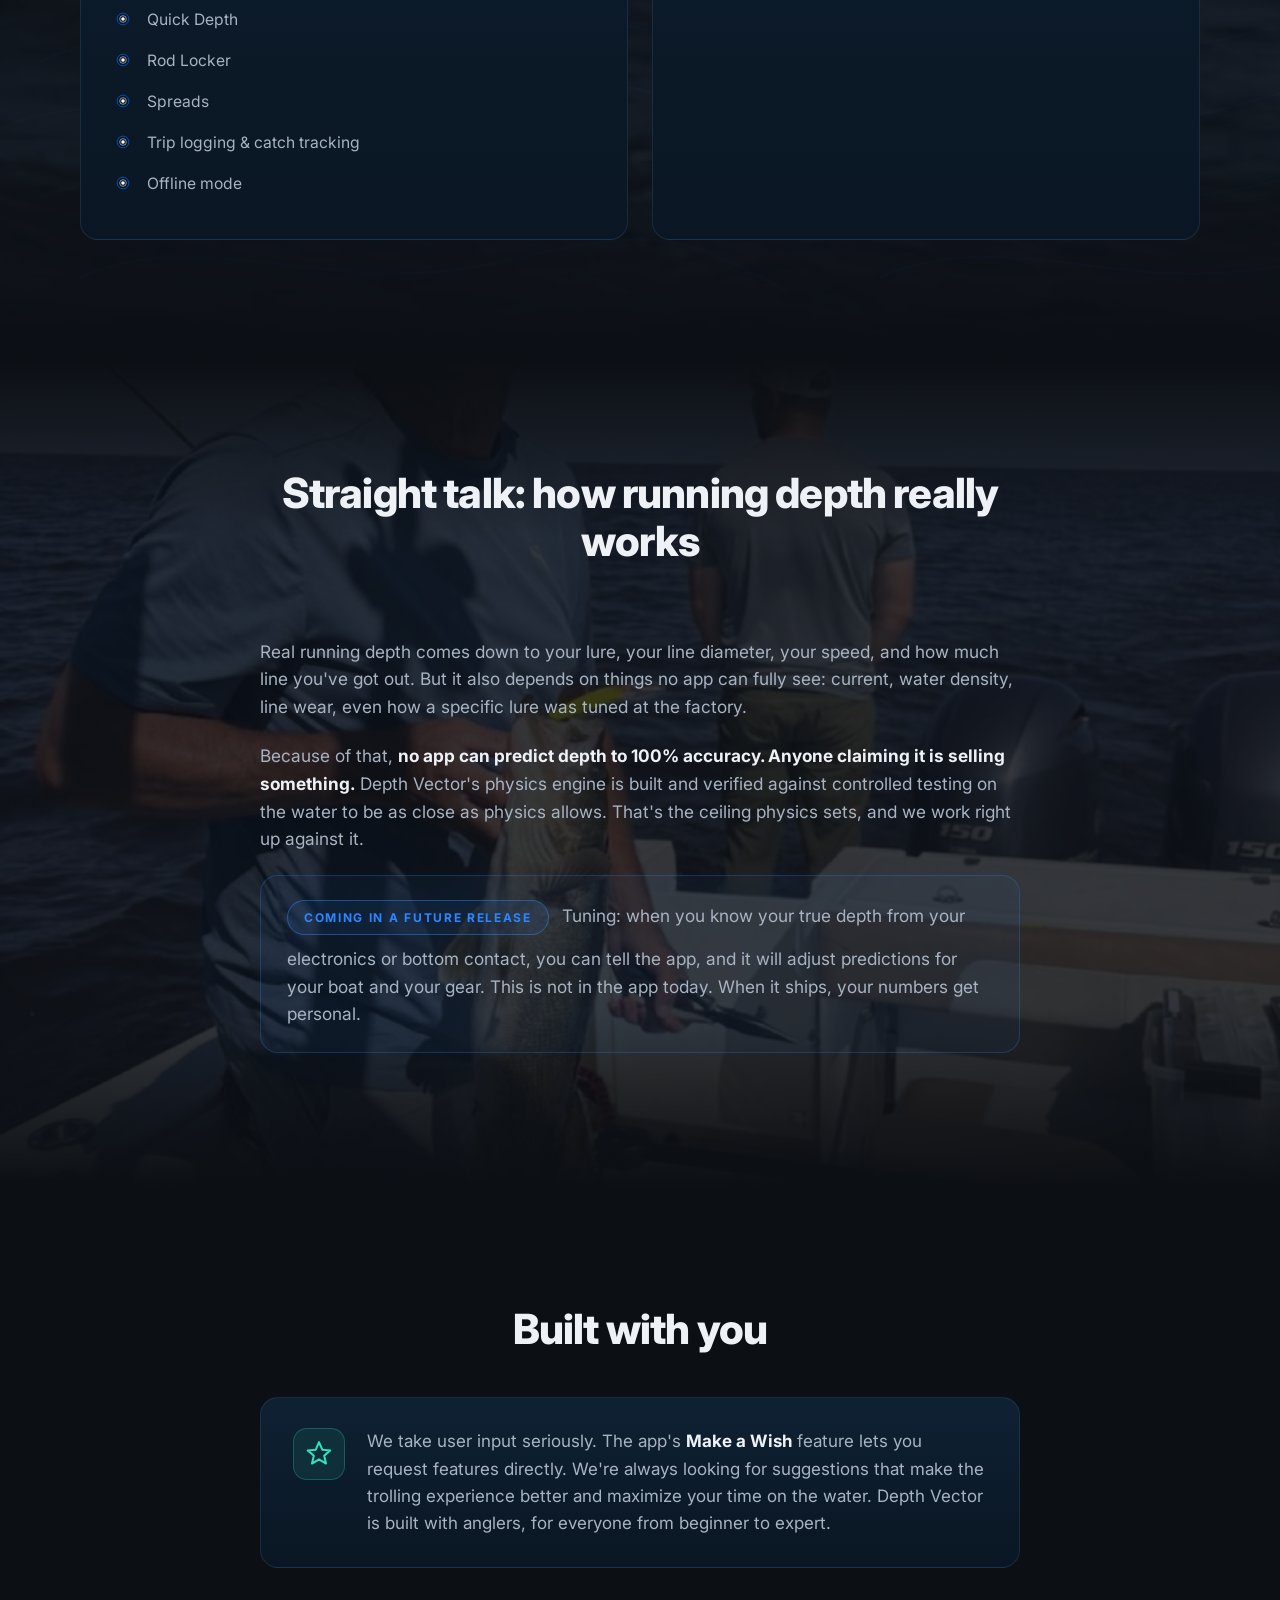
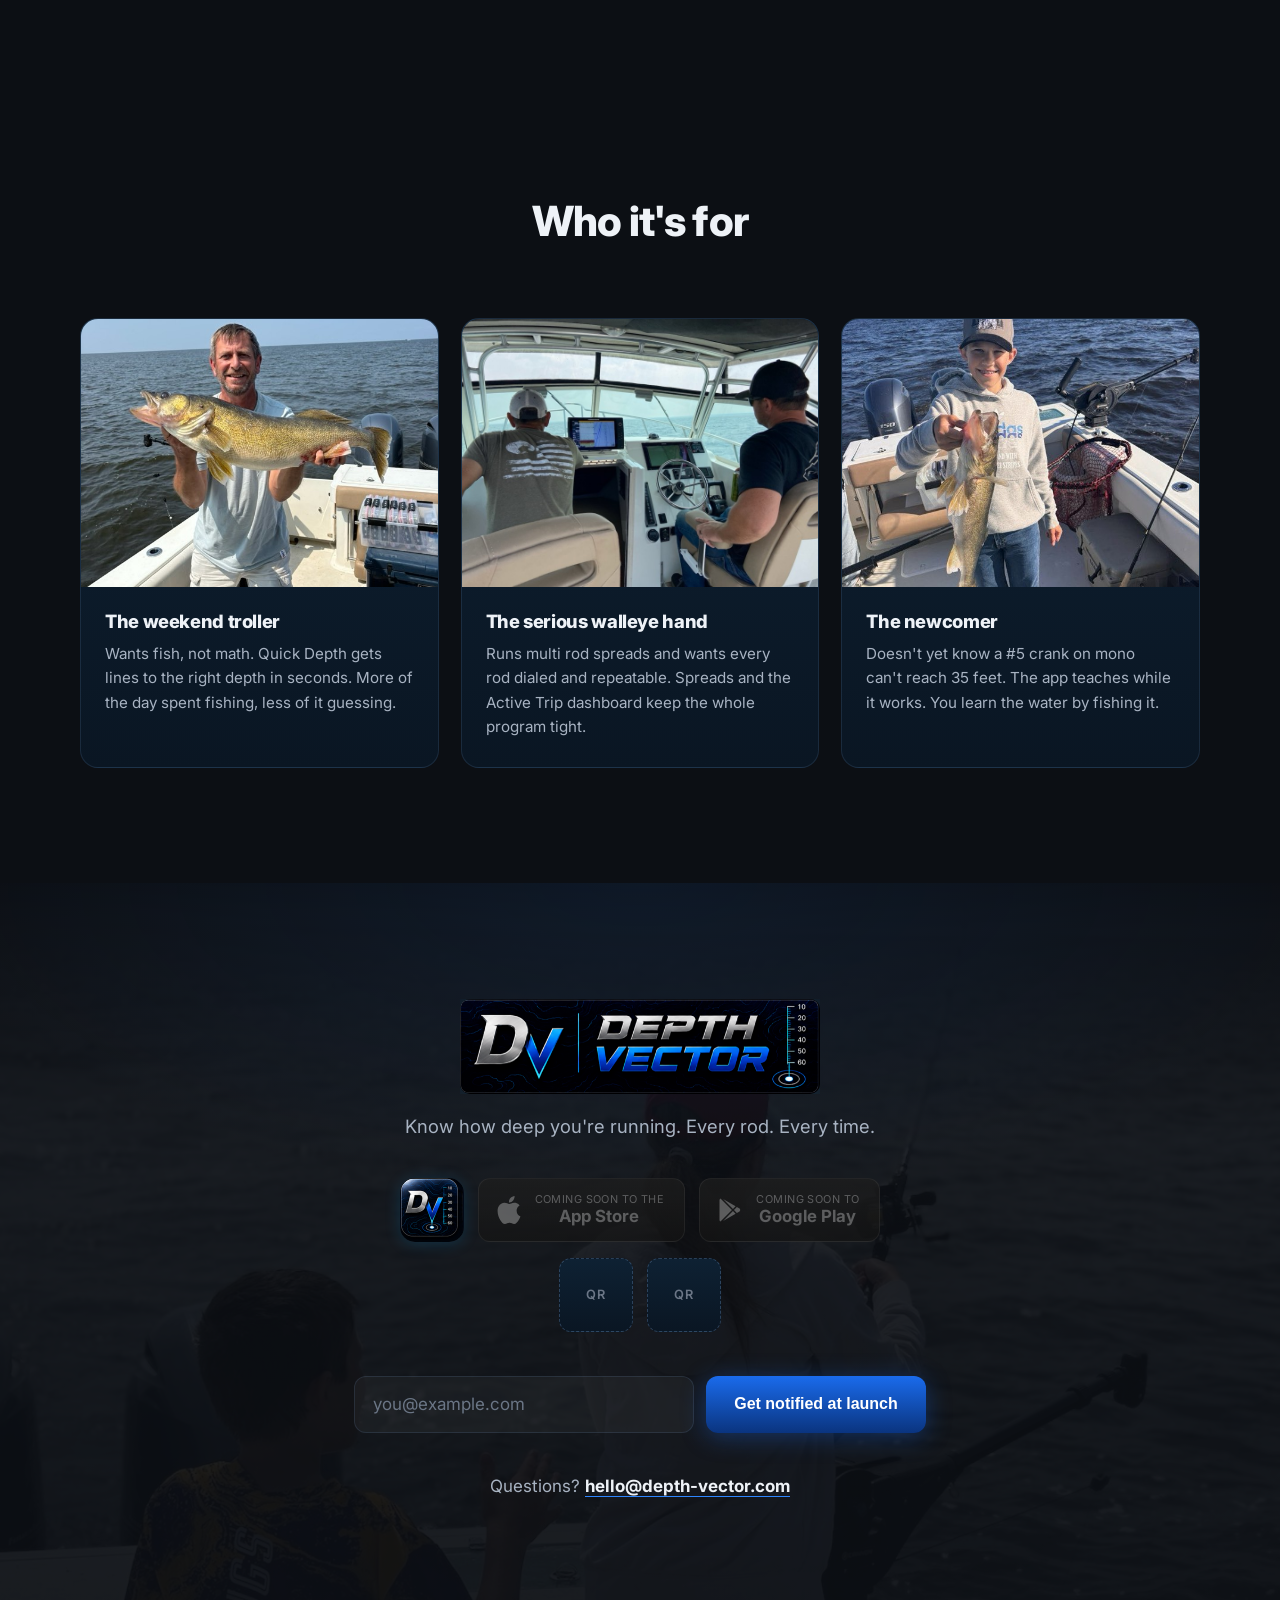
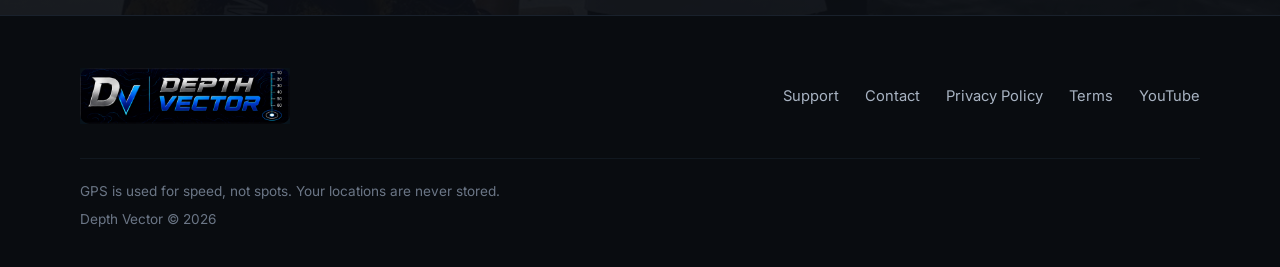
==== commit e16bbfb9: "Roadmap: copper, downriggers, snap weights, trip logging move to first release Coming next narrows t" ====
--- a/index.html
+++ b/index.html
@@ -242,11 +242,15 @@
             <ul class="list-live">
               <li>Crankbait dive predictions for all major walleye cranks</li>
               <li>Leadcore</li>
+              <li>Copper</li>
+              <li>Downriggers</li>
+              <li>Snap weights &amp; rigging suggestions. Can't reach 35 ft on mono? Here's what will.</li>
               <li>Full line database: mono, braid, leadcore, real diameters</li>
               <li>Live GPS speed</li>
               <li>Quick Depth</li>
               <li>Rod Locker</li>
               <li>Spreads</li>
+              <li>Trip logging &amp; catch tracking</li>
               <li>Offline mode</li>
             </ul>
           </div>
@@ -254,10 +258,6 @@
             <h3><span class="dot dot-blue"></span>Coming next</h3>
             <ul class="list-coming">
               <li>Divers (Dipsy class)</li>
-              <li>Snap weights &amp; rigging suggestions. Can't reach 35 ft on mono? Here's what will.</li>
-              <li>Downriggers</li>
-              <li>Copper</li>
-              <li>Trip logging &amp; catch tracking</li>
               <li>Speed offset for underwater currents</li>
               <li>Depth tuning (see straight talk below)</li>
             </ul>
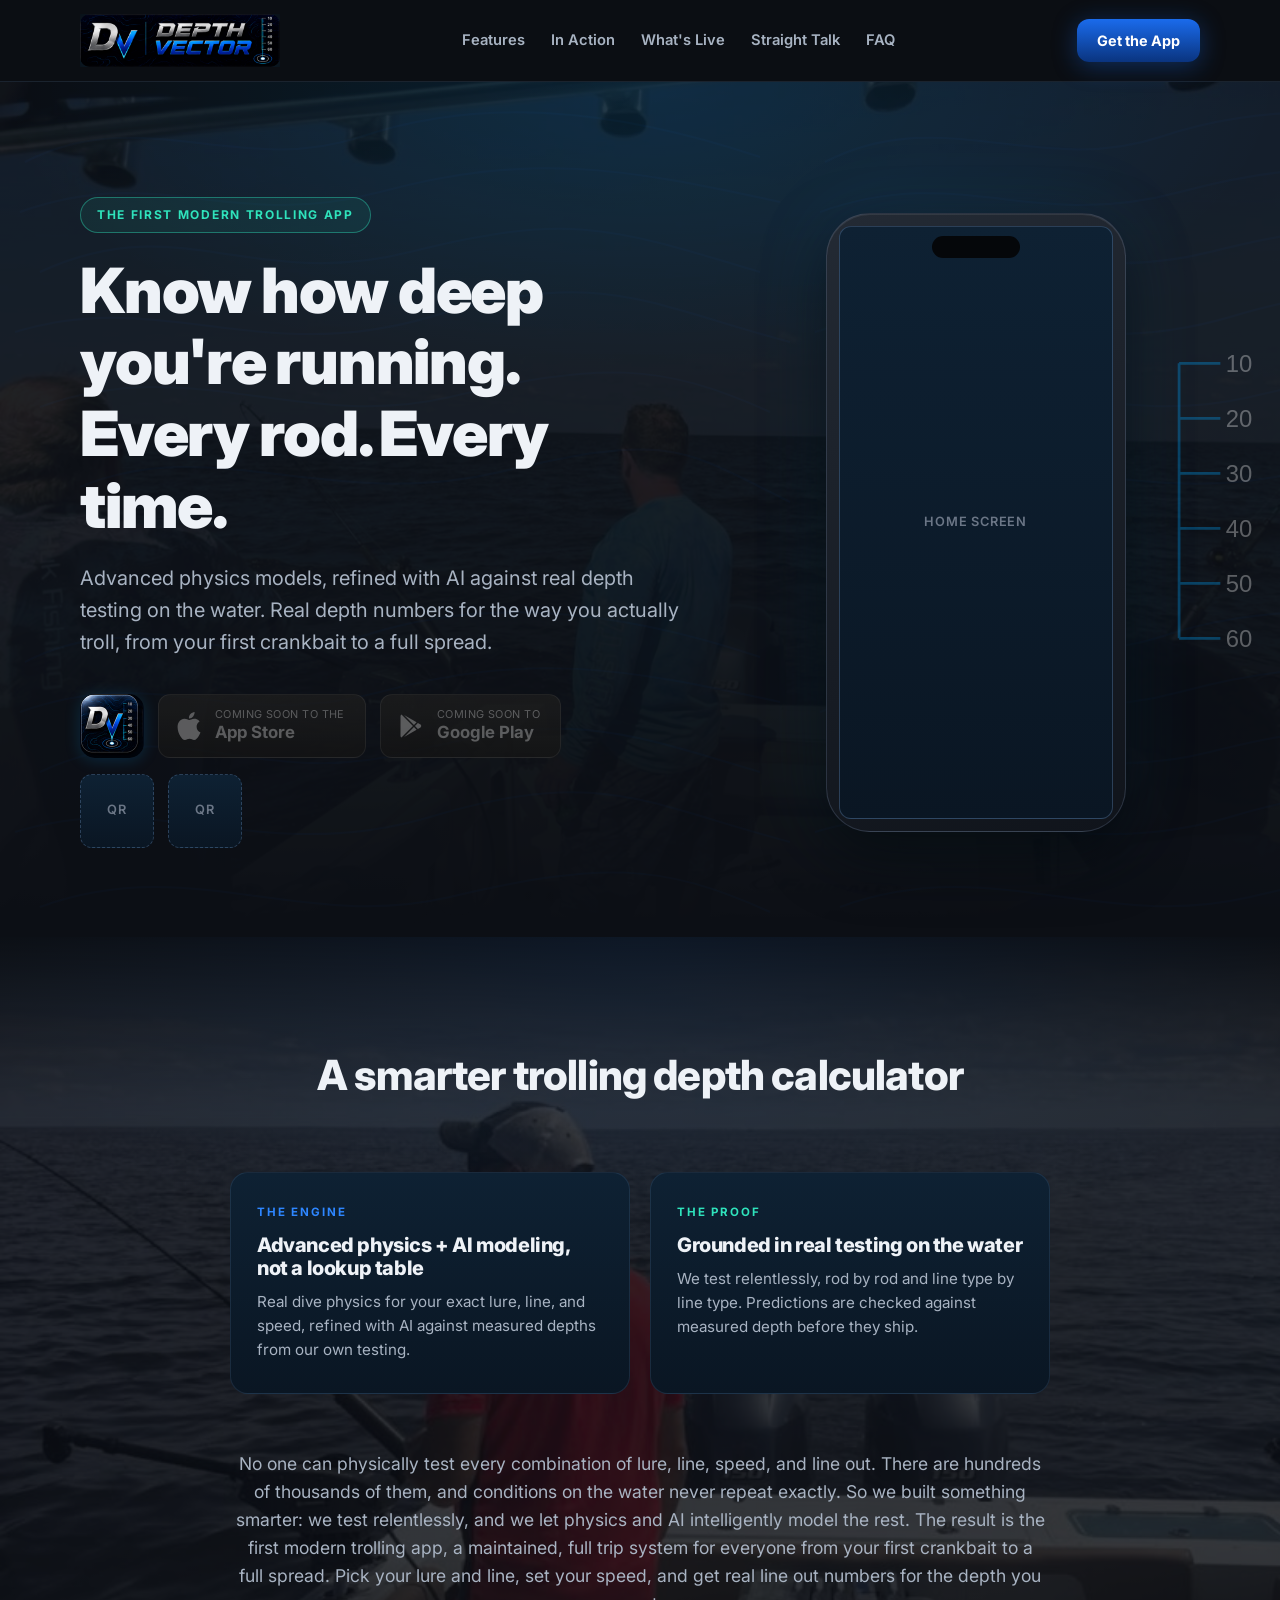
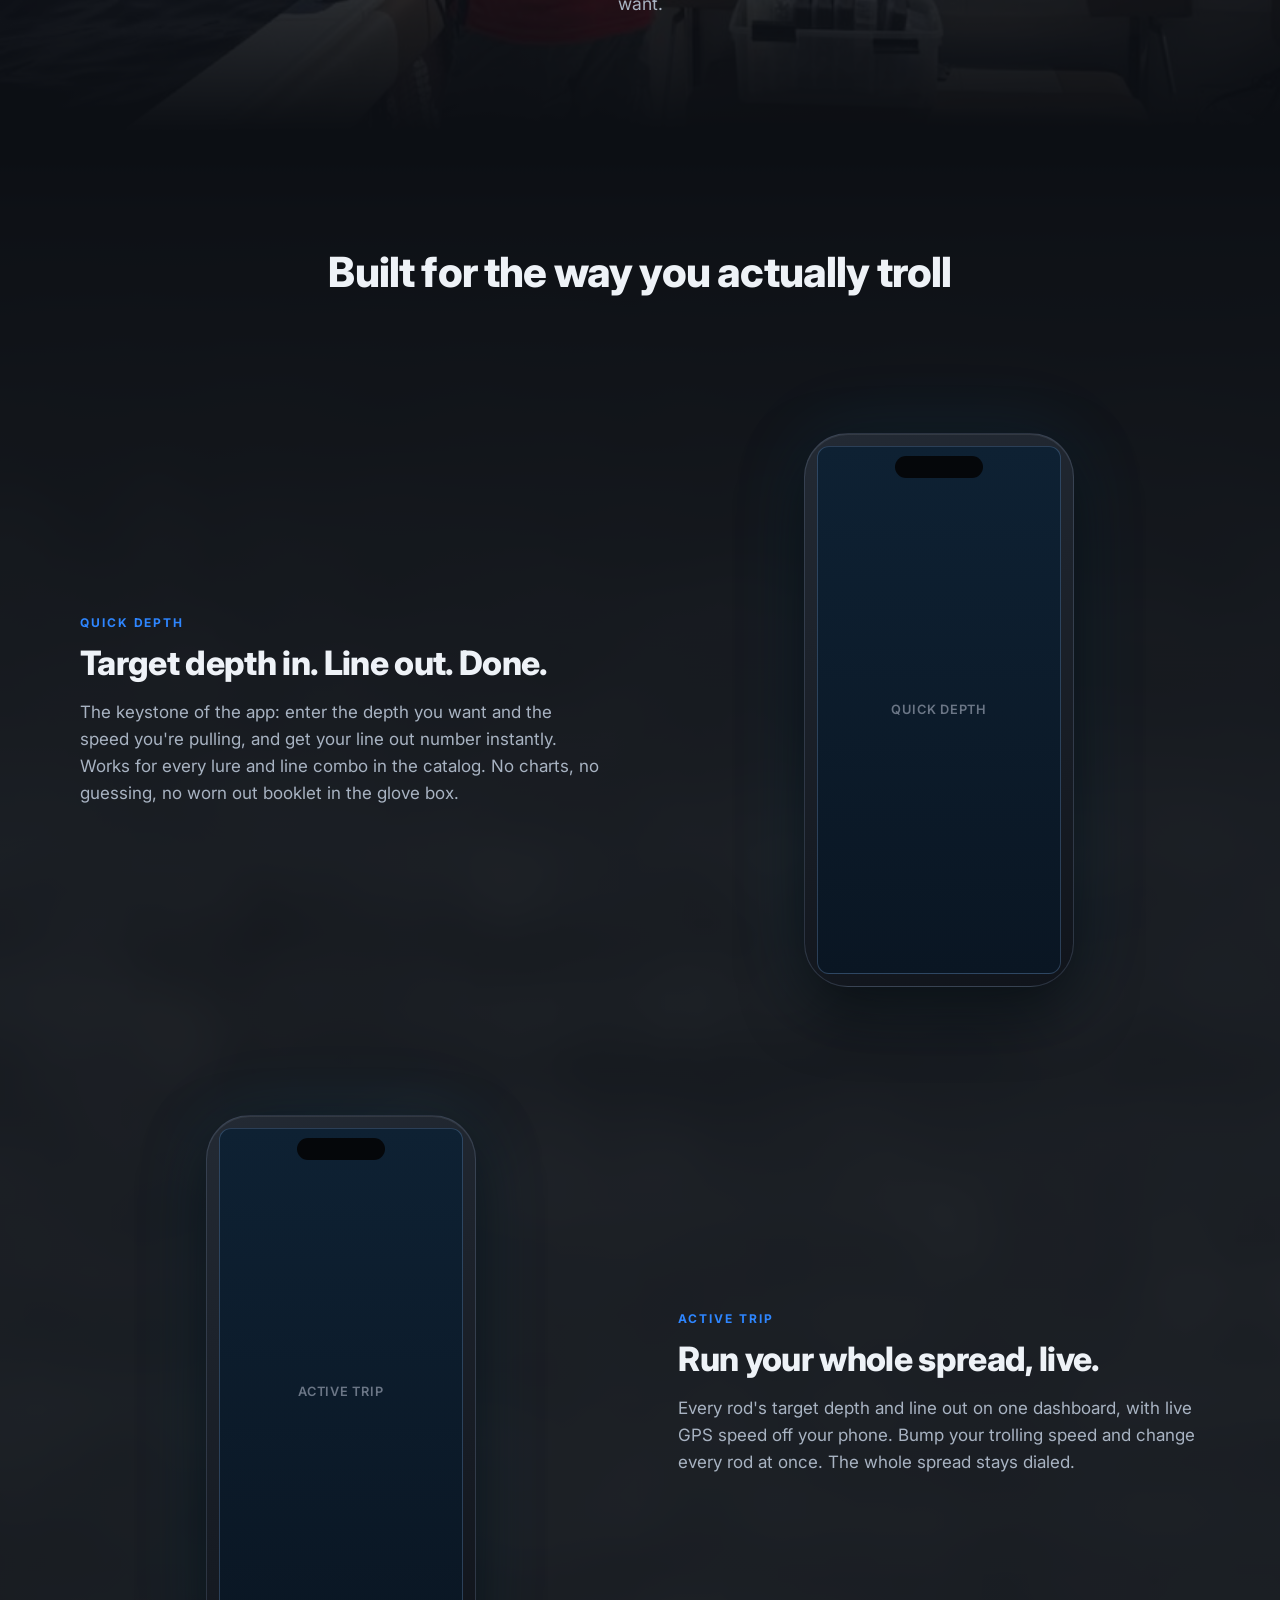
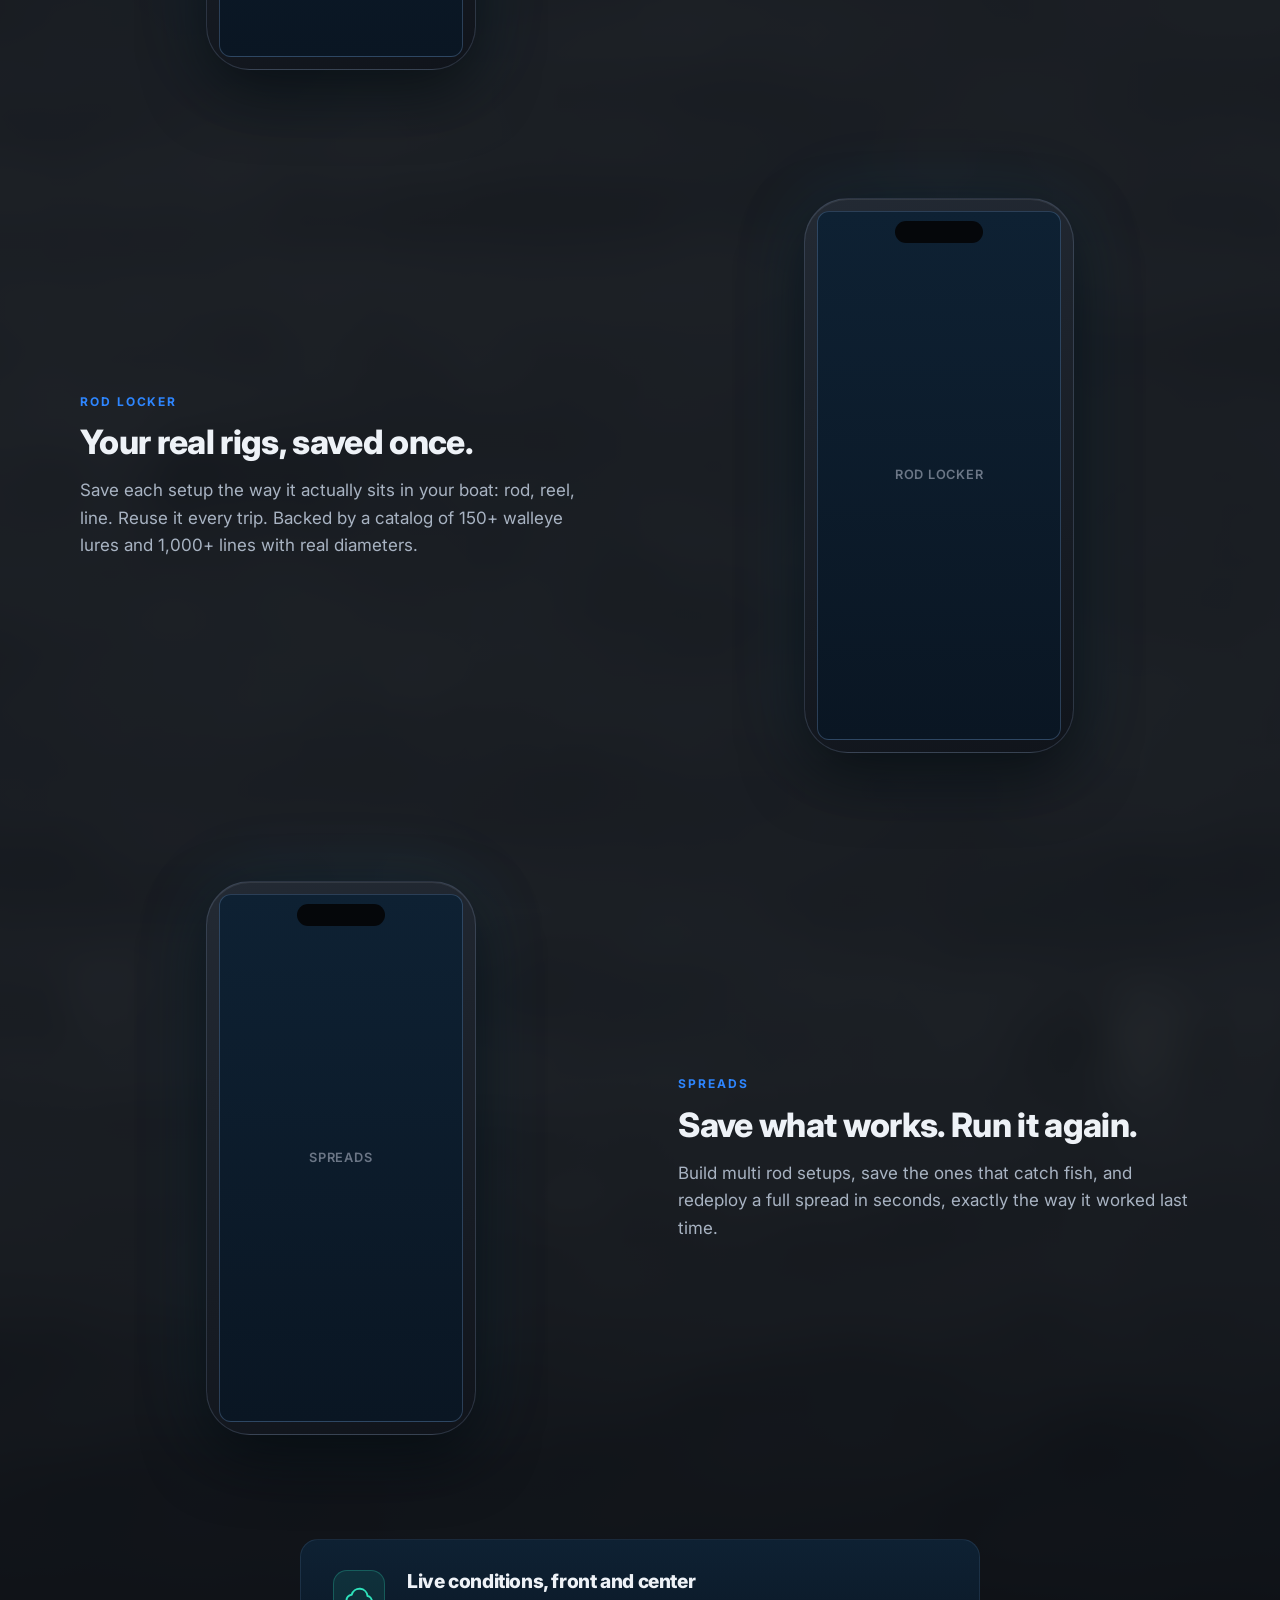
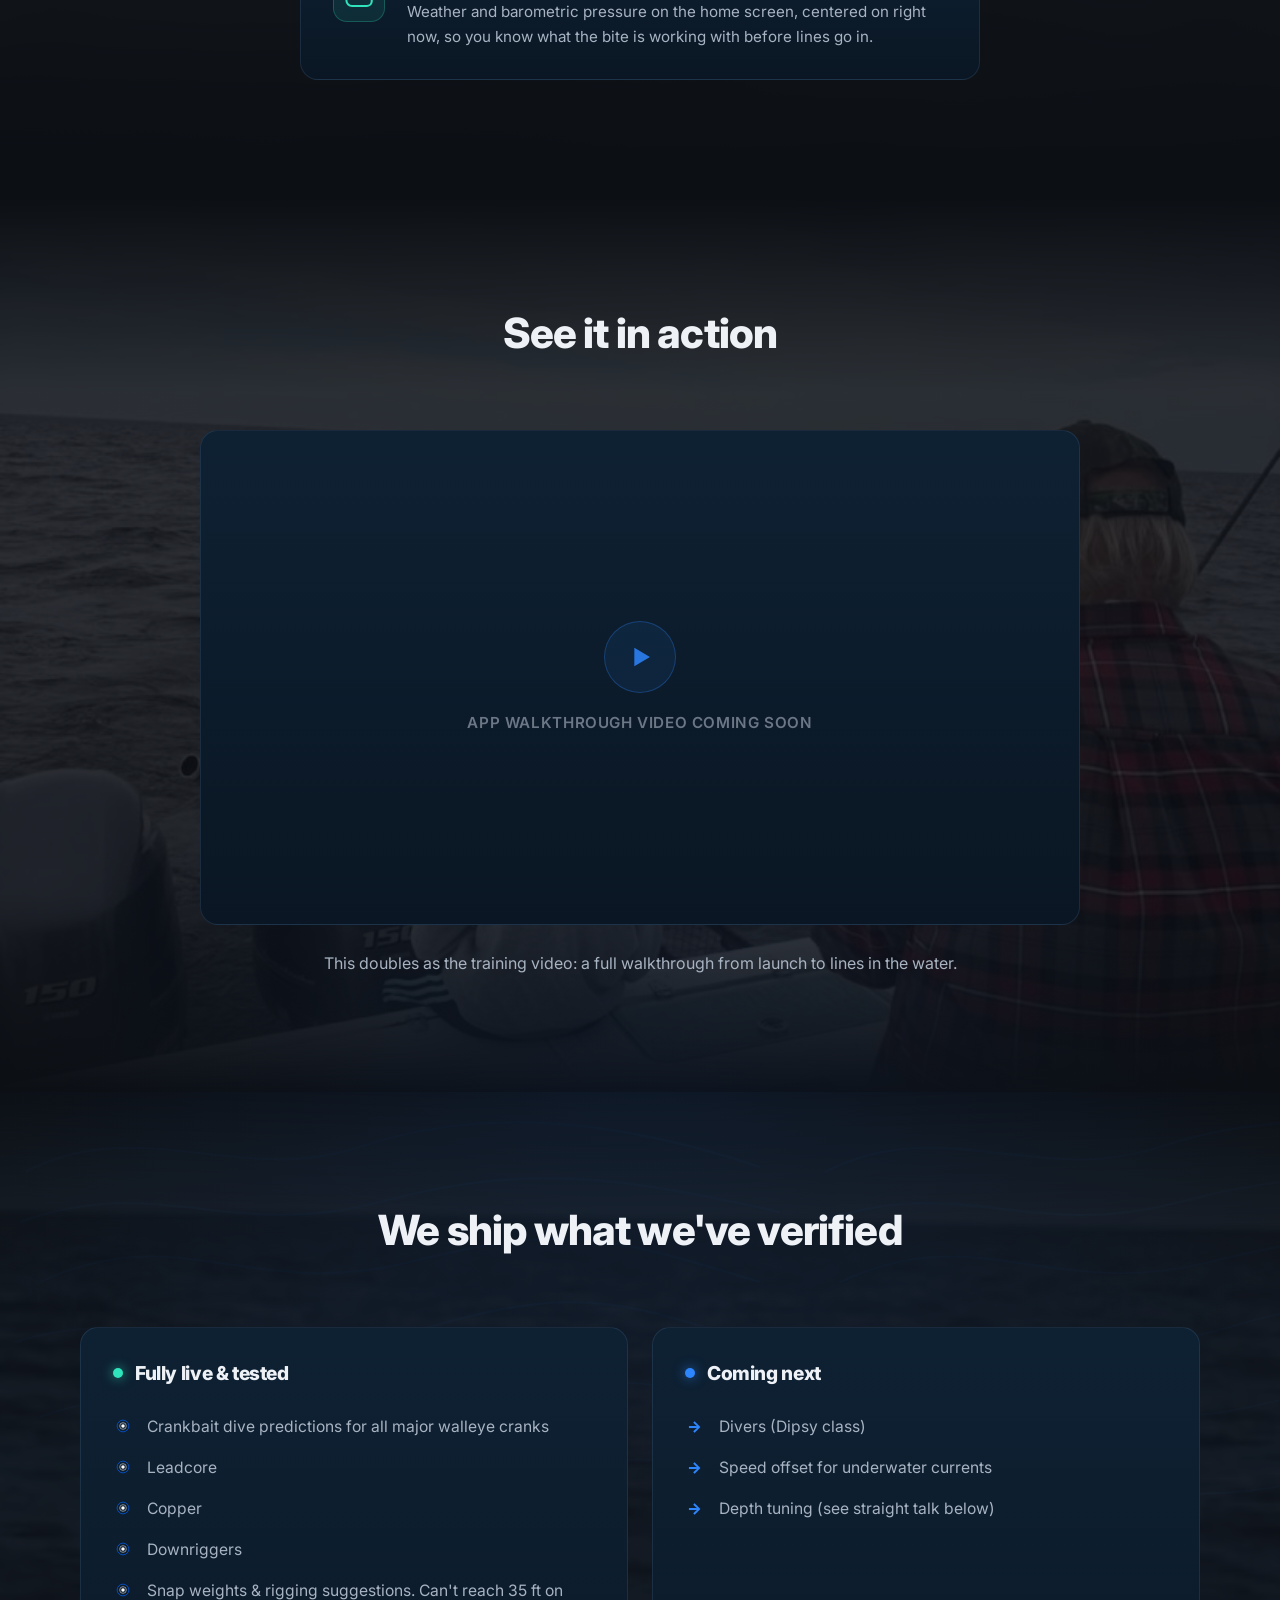
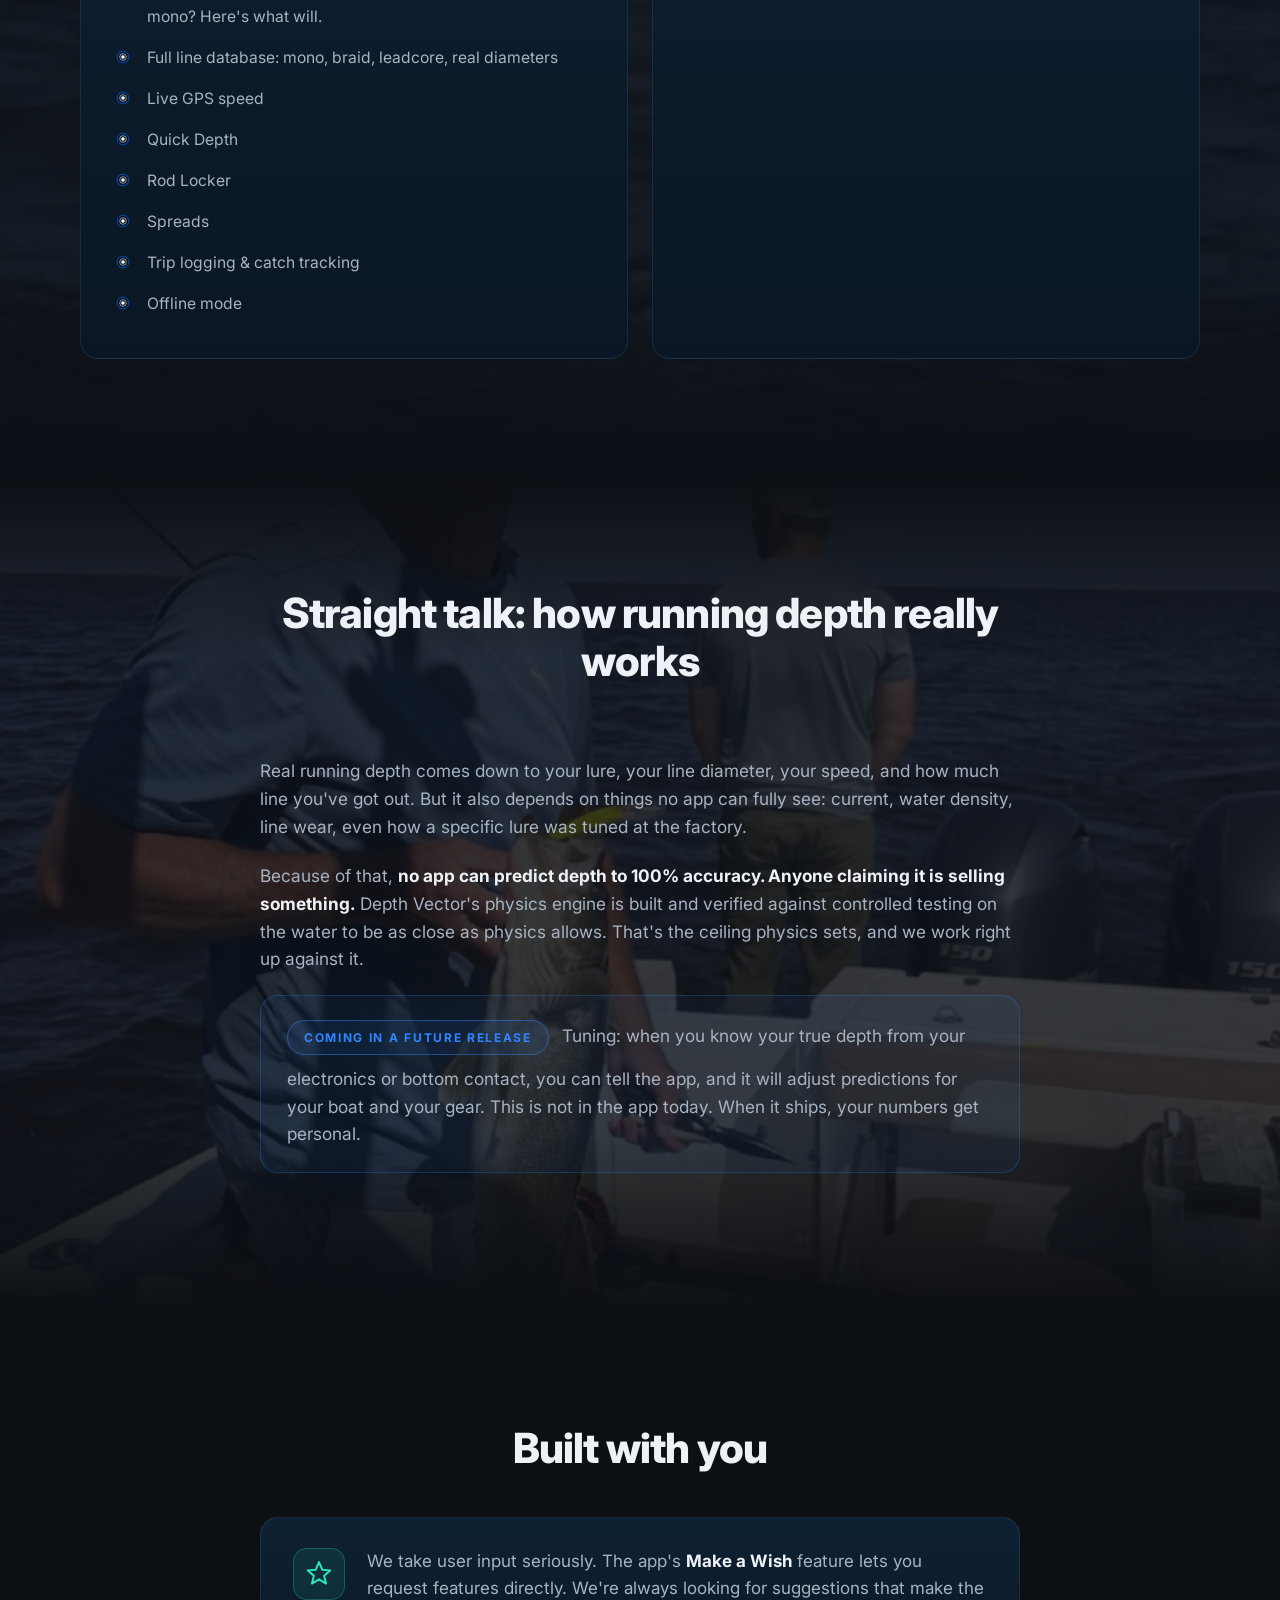
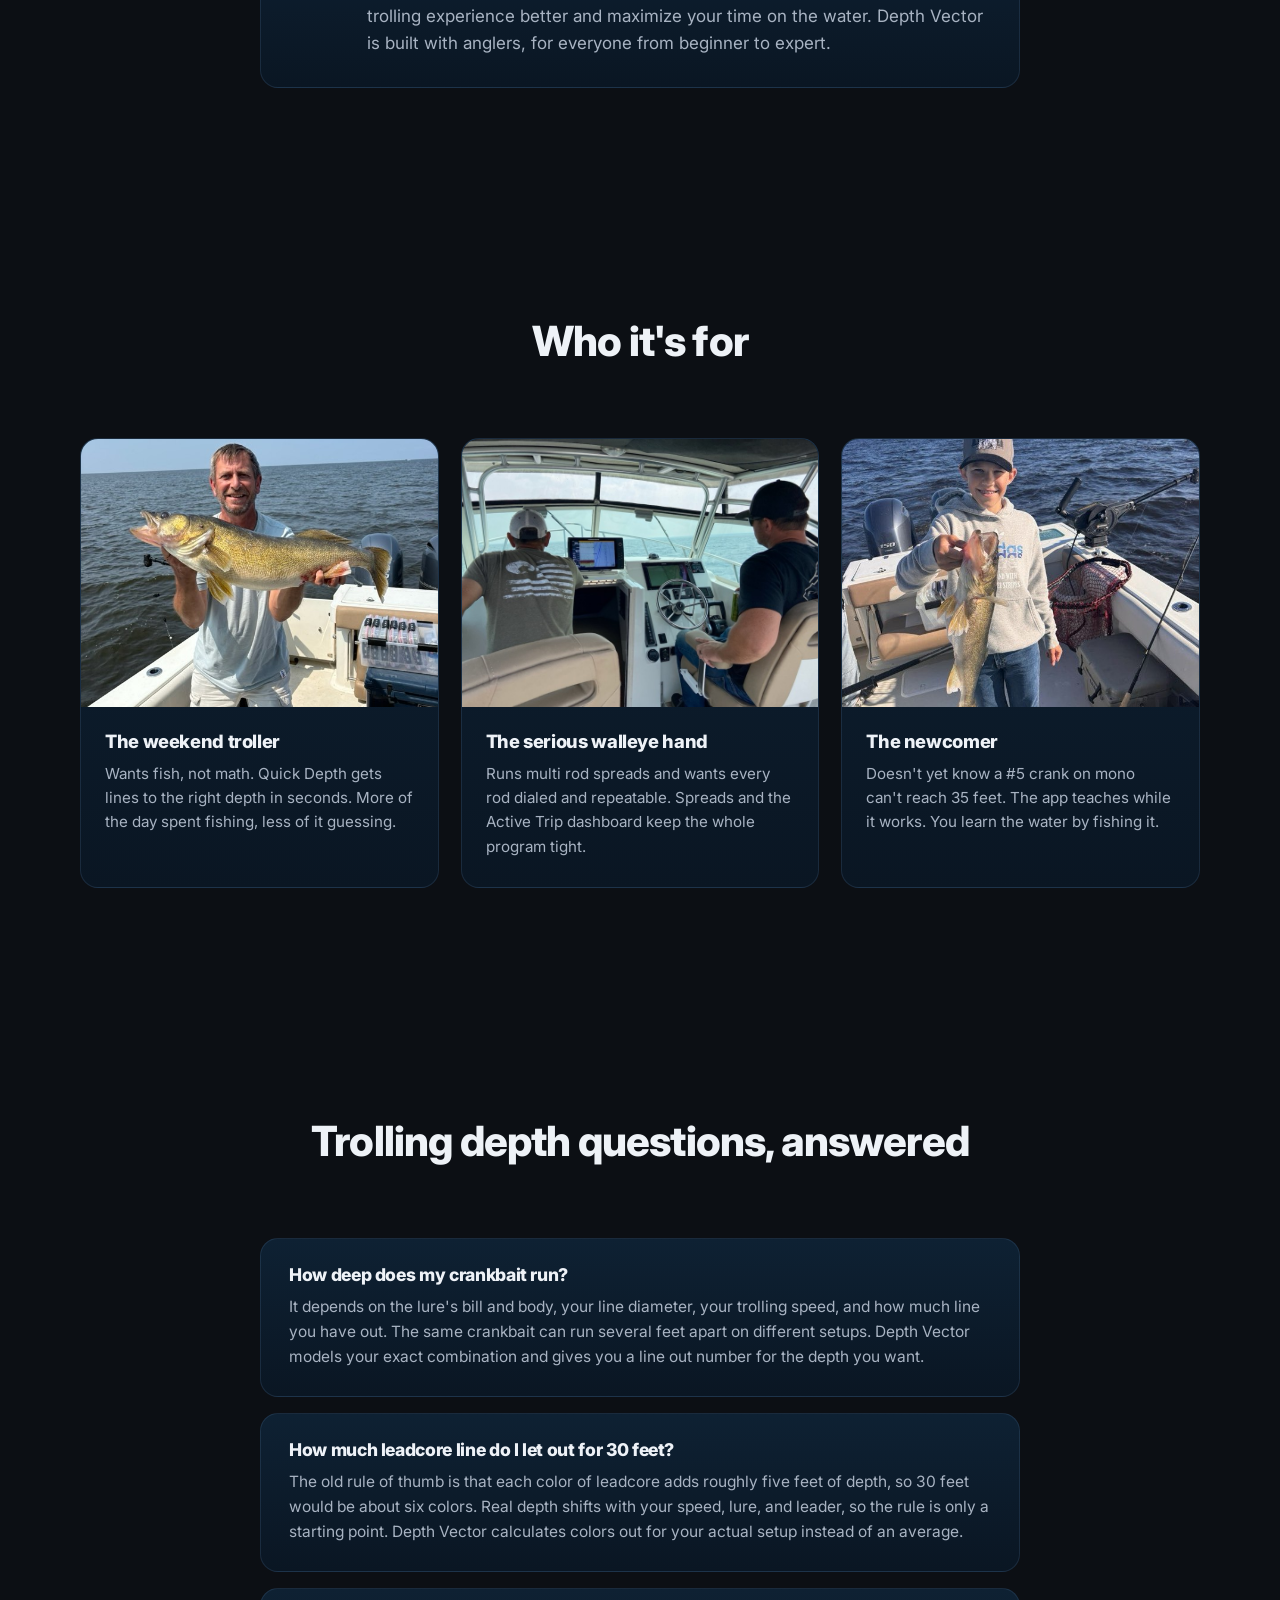
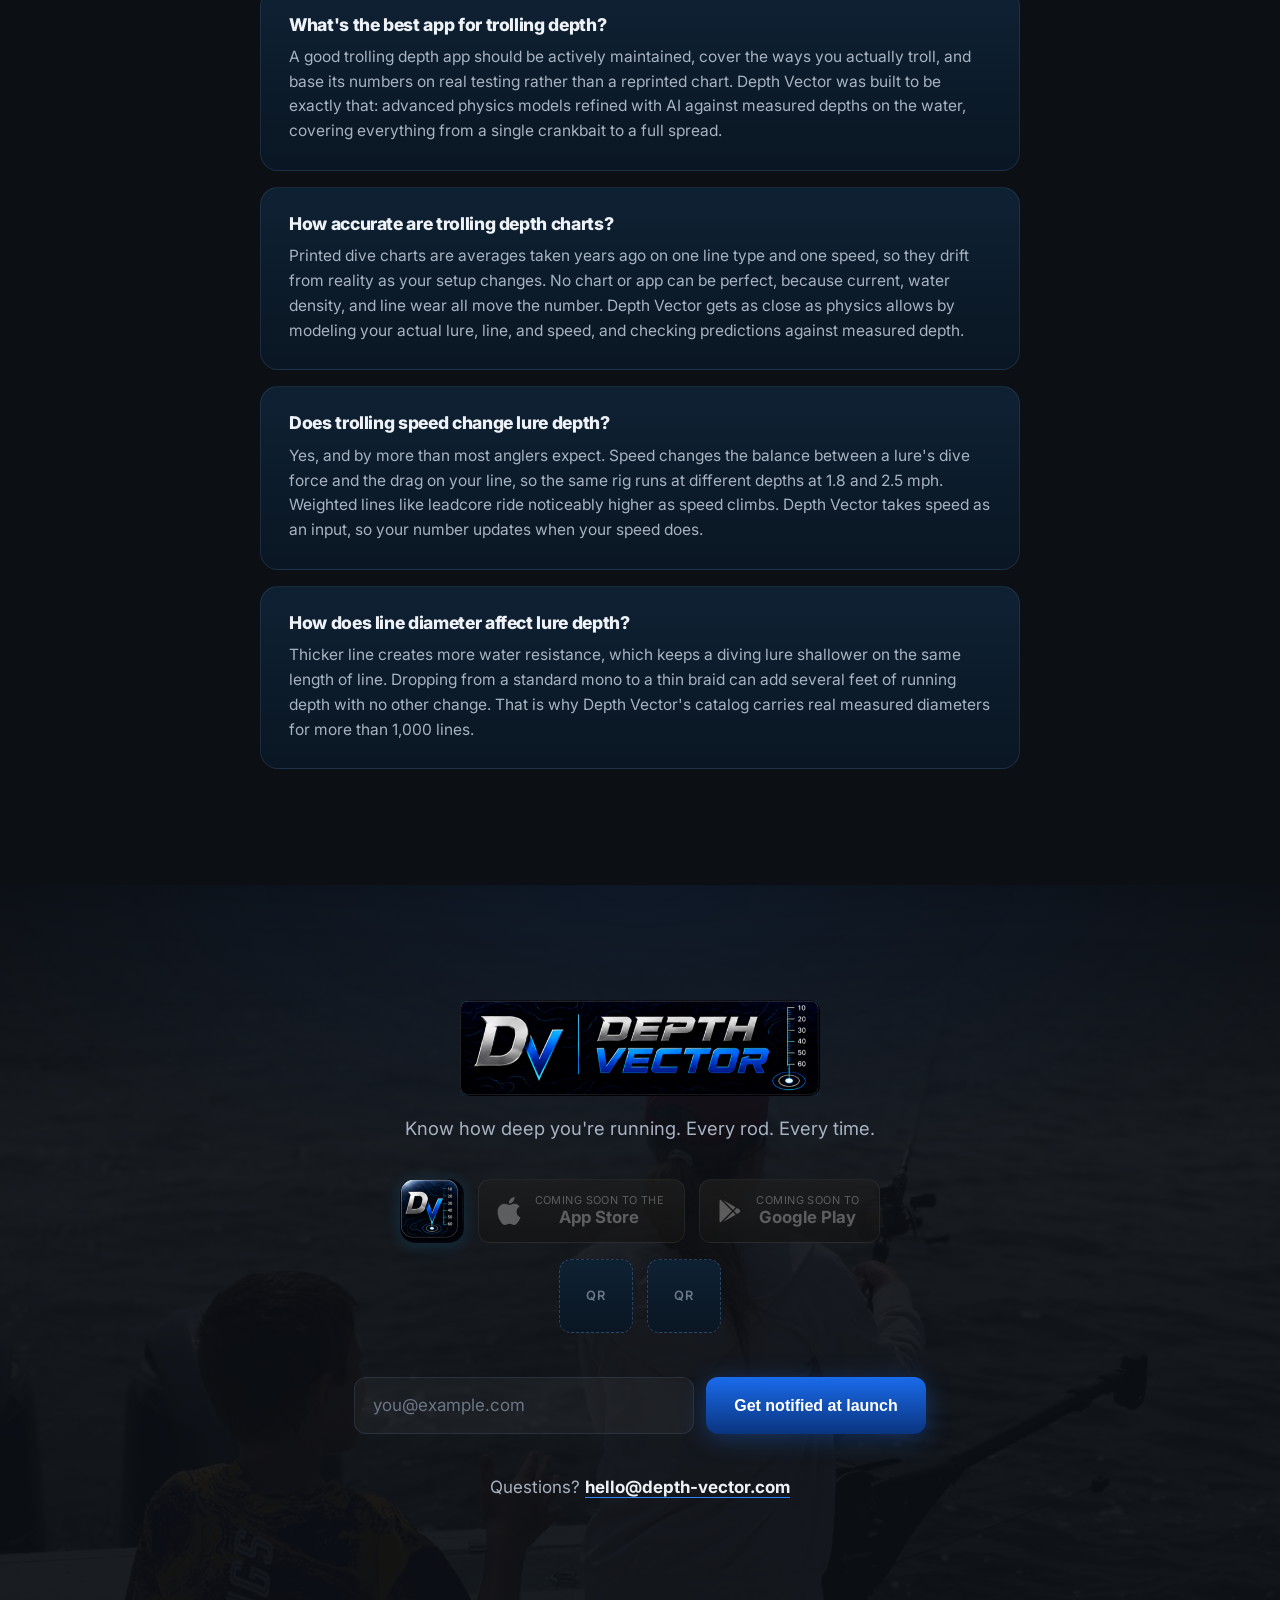
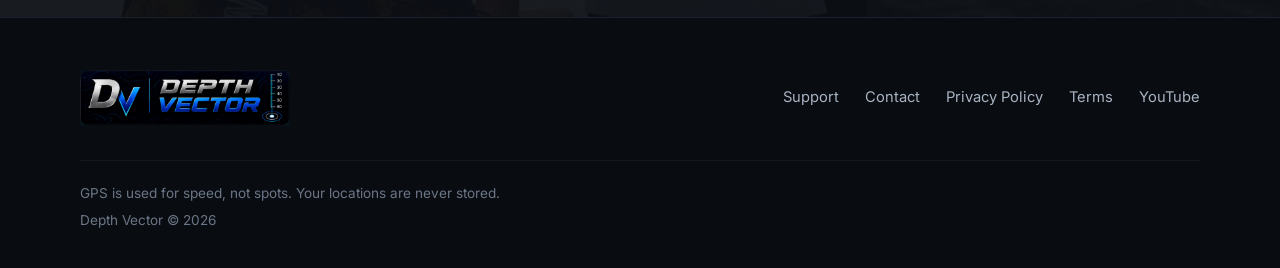
==== commit e7b92cae: "Phase 1 SEO + AI search: FAQ section, JSON-LD, robots/sitemap/llms.txt, real OG image Title and meta" ====
--- a/index.html
+++ b/index.html
@@ -40,29 +40,108 @@
         (see the comment in script.js — Cloudflare Worker or form service)
     [ ] PRIVACY/TERMS: replace privacy.html and terms.html placeholder copy
         with the real documents (required for App Store / Play anyway)
-    [ ] OG IMAGE: og:image uses assets/app-icon.png until a real 1200x630 banner exists
-    [ ] YOUTUBE: footer YouTube link points at the channel — set real channel URL
+    [x] OG IMAGE: real 1200x630 banner at assets/og-image.png (badge on contour navy)
+    [ ] YOUTUBE: footer YouTube link points at the channel — set real channel URL;
+        when the walkthrough video is live, also add VideoObject JSON-LD
+    [ ] DAY OF LAUNCH: verify domain in Google Search Console + Bing Webmaster Tools,
+        submit sitemap.xml to both; enable Cloudflare Web Analytics (cookieless)
+    NOTE: FAQ section text and FAQPage JSON-LD in <head> must stay word-for-word in sync
   ============================================================
 -->
 <html lang="en">
 <head>
   <meta charset="UTF-8">
   <meta name="viewport" content="width=device-width, initial-scale=1.0">
-  <title>Depth Vector: Know How Deep You're Running</title>
-  <meta name="description" content="Depth Vector is the first modern trolling app: advanced physics models, refined with AI against real depth testing on the water. Real line out numbers for every rod, from your first crankbait to a full spread.">
+  <title>Depth Vector: Trolling Depth Calculator App for Walleye Anglers</title>
+  <meta name="description" content="A trolling depth calculator app for walleye anglers. Physics models refined with AI turn your lure, line, and speed into real line out numbers for every rod.">
   <link rel="canonical" href="https://depth-vector.com/">
 
   <!-- OpenGraph -->
   <meta property="og:type" content="website">
   <meta property="og:url" content="https://depth-vector.com/">
-  <meta property="og:title" content="Depth Vector: Know How Deep You're Running">
+  <meta property="og:title" content="Depth Vector: Trolling Depth Calculator App for Walleye Anglers">
   <meta property="og:description" content="Advanced physics models, refined with AI against real depth testing on the water. Real depth numbers for the way you actually troll.">
-  <!-- TODO: replace with a proper 1200x630 OG banner when one exists -->
-  <meta property="og:image" content="https://depth-vector.com/assets/app-icon.png">
+  <meta property="og:image" content="https://depth-vector.com/assets/og-image.png">
+  <meta property="og:image:width" content="1200">
+  <meta property="og:image:height" content="630">
   <meta name="twitter:card" content="summary_large_image">
+  <meta name="twitter:title" content="Depth Vector: Trolling Depth Calculator App for Walleye Anglers">
+  <meta name="twitter:description" content="Physics models refined with AI turn your lure, line, and speed into real line out numbers for every rod.">
+  <meta name="twitter:image" content="https://depth-vector.com/assets/og-image.png">
 
   <link rel="icon" type="image/png" href="assets/favicon.png">
   <link rel="apple-touch-icon" href="assets/app-icon.png">
+
+  <!-- Structured data for search engines and AI assistants.
+       NOTE: FAQPage answers below must stay word-for-word in sync with the on-page FAQ section. -->
+  <script type="application/ld+json">
+  {
+    "@context": "https://schema.org",
+    "@graph": [
+      {
+        "@type": "WebSite",
+        "@id": "https://depth-vector.com/#website",
+        "url": "https://depth-vector.com/",
+        "name": "Depth Vector",
+        "publisher": { "@id": "https://depth-vector.com/#organization" }
+      },
+      {
+        "@type": "Organization",
+        "@id": "https://depth-vector.com/#organization",
+        "name": "Depth Vector",
+        "url": "https://depth-vector.com/",
+        "logo": "https://depth-vector.com/assets/og-image.png",
+        "email": "hello@depth-vector.com"
+      },
+      {
+        "@type": "MobileApplication",
+        "@id": "https://depth-vector.com/#app",
+        "name": "Depth Vector",
+        "description": "A trolling depth calculator app for walleye anglers. Physics models refined with AI turn your lure, line, and speed into real line out numbers for every rod.",
+        "operatingSystem": "iOS, Android",
+        "applicationCategory": "SportsApplication",
+        "publisher": { "@id": "https://depth-vector.com/#organization" },
+        "url": "https://depth-vector.com/"
+      },
+      {
+        "@type": "FAQPage",
+        "@id": "https://depth-vector.com/#faq",
+        "mainEntity": [
+          {
+            "@type": "Question",
+            "name": "How deep does my crankbait run?",
+            "acceptedAnswer": { "@type": "Answer", "text": "It depends on the lure's bill and body, your line diameter, your trolling speed, and how much line you have out. The same crankbait can run several feet apart on different setups. Depth Vector models your exact combination and gives you a line out number for the depth you want." }
+          },
+          {
+            "@type": "Question",
+            "name": "How much leadcore line do I let out for 30 feet?",
+            "acceptedAnswer": { "@type": "Answer", "text": "The old rule of thumb is that each color of leadcore adds roughly five feet of depth, so 30 feet would be about six colors. Real depth shifts with your speed, lure, and leader, so the rule is only a starting point. Depth Vector calculates colors out for your actual setup instead of an average." }
+          },
+          {
+            "@type": "Question",
+            "name": "What's the best app for trolling depth?",
+            "acceptedAnswer": { "@type": "Answer", "text": "A good trolling depth app should be actively maintained, cover the ways you actually troll, and base its numbers on real testing rather than a reprinted chart. Depth Vector was built to be exactly that: advanced physics models refined with AI against measured depths on the water, covering everything from a single crankbait to a full spread." }
+          },
+          {
+            "@type": "Question",
+            "name": "How accurate are trolling depth charts?",
+            "acceptedAnswer": { "@type": "Answer", "text": "Printed dive charts are averages taken years ago on one line type and one speed, so they drift from reality as your setup changes. No chart or app can be perfect, because current, water density, and line wear all move the number. Depth Vector gets as close as physics allows by modeling your actual lure, line, and speed, and checking predictions against measured depth." }
+          },
+          {
+            "@type": "Question",
+            "name": "Does trolling speed change lure depth?",
+            "acceptedAnswer": { "@type": "Answer", "text": "Yes, and by more than most anglers expect. Speed changes the balance between a lure's dive force and the drag on your line, so the same rig runs at different depths at 1.8 and 2.5 mph. Weighted lines like leadcore ride noticeably higher as speed climbs. Depth Vector takes speed as an input, so your number updates when your speed does." }
+          },
+          {
+            "@type": "Question",
+            "name": "How does line diameter affect lure depth?",
+            "acceptedAnswer": { "@type": "Answer", "text": "Thicker line creates more water resistance, which keeps a diving lure shallower on the same length of line. Dropping from a standard mono to a thin braid can add several feet of running depth with no other change. That is why Depth Vector's catalog carries real measured diameters for more than 1,000 lines." }
+          }
+        ]
+      }
+    ]
+  }
+  </script>
 
   <link rel="preconnect" href="https://fonts.googleapis.com">
   <link rel="preconnect" href="https://fonts.gstatic.com" crossorigin>
@@ -80,6 +159,7 @@
         <a href="#video">In Action</a>
         <a href="#roadmap">What's Live</a>
         <a href="#straight-talk">Straight Talk</a>
+        <a href="#faq">FAQ</a>
       </nav>
       <a href="#download" class="btn btn-primary btn-small">Get the App</a>
     </div>
@@ -111,14 +191,14 @@
             </div>
           </div>
           <div class="qr-row">
-            <div class="qr asset" data-asset="assets/qr-appstore.png" data-alt="App Store QR code" data-label="QR"></div>
-            <div class="qr asset" data-asset="assets/qr-googleplay.png" data-alt="Google Play QR code" data-label="QR"></div>
+            <div class="qr asset" data-asset="assets/qr-appstore.png" data-alt="QR code linking to Depth Vector on the App Store" data-label="QR"></div>
+            <div class="qr asset" data-asset="assets/qr-googleplay.png" data-alt="QR code linking to Depth Vector on Google Play" data-label="QR"></div>
           </div>
         </div>
 
         <div class="hero-phone reveal">
           <div class="phone">
-            <div class="phone-screen asset" data-asset="assets/screenshot-home.png" data-alt="Depth Vector home screen" data-label="Home screen"></div>
+            <div class="phone-screen asset" data-asset="assets/screenshot-home.png" data-alt="Depth Vector home screen showing live weather, barometric pressure, and quick actions" data-label="Home screen"></div>
           </div>
         </div>
       </div>
@@ -128,6 +208,7 @@
     <section class="why section">
       <div class="section-bg asset" data-asset="assets/bg-why.jpg" data-bg data-label=""></div>
       <div class="container">
+        <h2 class="section-title reveal">A smarter trolling depth calculator</h2>
         <div class="claim-grid reveal">
           <div class="claim-card">
             <span class="claim-kicker accent-blue">The Engine</span>
@@ -158,7 +239,7 @@
           </div>
           <div class="feature-shot">
             <div class="phone">
-              <div class="phone-screen asset" data-asset="assets/screenshot-quickdepth.png" data-alt="Quick Depth screen" data-label="Quick Depth"></div>
+              <div class="phone-screen asset" data-asset="assets/screenshot-quickdepth.png" data-alt="Depth Vector Quick Depth screen showing the line out number for a target depth and trolling speed" data-label="Quick Depth"></div>
             </div>
           </div>
         </div>
@@ -171,7 +252,7 @@
           </div>
           <div class="feature-shot">
             <div class="phone">
-              <div class="phone-screen asset" data-asset="assets/screenshot-activetrip.png" data-alt="Active Trip dashboard" data-label="Active Trip"></div>
+              <div class="phone-screen asset" data-asset="assets/screenshot-activetrip.png" data-alt="Depth Vector Active Trip dashboard showing target depth and line out for every rod with live GPS speed" data-label="Active Trip"></div>
             </div>
           </div>
         </div>
@@ -184,7 +265,7 @@
           </div>
           <div class="feature-shot">
             <div class="phone">
-              <div class="phone-screen asset" data-asset="assets/screenshot-rodlocker.png" data-alt="Rod Locker screen" data-label="Rod Locker"></div>
+              <div class="phone-screen asset" data-asset="assets/screenshot-rodlocker.png" data-alt="Depth Vector Rod Locker screen listing saved rod, reel, and line setups" data-label="Rod Locker"></div>
             </div>
           </div>
         </div>
@@ -197,7 +278,7 @@
           </div>
           <div class="feature-shot">
             <div class="phone">
-              <div class="phone-screen asset" data-asset="assets/screenshot-spreads.png" data-alt="Spreads screen" data-label="Spreads"></div>
+              <div class="phone-screen asset" data-asset="assets/screenshot-spreads.png" data-alt="Depth Vector Spreads screen showing a saved multi rod trolling setup" data-label="Spreads"></div>
             </div>
           </div>
         </div>
@@ -322,6 +403,40 @@
       </div>
     </section>
 
+    <!-- ============ 7b. FAQ ============ -->
+    <!-- NOTE: keep these answers word-for-word in sync with the FAQPage JSON-LD in <head> -->
+    <section class="faq section" id="faq">
+      <div class="container narrow">
+        <h2 class="section-title reveal">Trolling depth questions, answered</h2>
+        <div class="faq-list reveal">
+          <div class="faq-item panel">
+            <h3>How deep does my crankbait run?</h3>
+            <p>It depends on the lure's bill and body, your line diameter, your trolling speed, and how much line you have out. The same crankbait can run several feet apart on different setups. Depth Vector models your exact combination and gives you a line out number for the depth you want.</p>
+          </div>
+          <div class="faq-item panel">
+            <h3>How much leadcore line do I let out for 30 feet?</h3>
+            <p>The old rule of thumb is that each color of leadcore adds roughly five feet of depth, so 30 feet would be about six colors. Real depth shifts with your speed, lure, and leader, so the rule is only a starting point. Depth Vector calculates colors out for your actual setup instead of an average.</p>
+          </div>
+          <div class="faq-item panel">
+            <h3>What's the best app for trolling depth?</h3>
+            <p>A good trolling depth app should be actively maintained, cover the ways you actually troll, and base its numbers on real testing rather than a reprinted chart. Depth Vector was built to be exactly that: advanced physics models refined with AI against measured depths on the water, covering everything from a single crankbait to a full spread.</p>
+          </div>
+          <div class="faq-item panel">
+            <h3>How accurate are trolling depth charts?</h3>
+            <p>Printed dive charts are averages taken years ago on one line type and one speed, so they drift from reality as your setup changes. No chart or app can be perfect, because current, water density, and line wear all move the number. Depth Vector gets as close as physics allows by modeling your actual lure, line, and speed, and checking predictions against measured depth.</p>
+          </div>
+          <div class="faq-item panel">
+            <h3>Does trolling speed change lure depth?</h3>
+            <p>Yes, and by more than most anglers expect. Speed changes the balance between a lure's dive force and the drag on your line, so the same rig runs at different depths at 1.8 and 2.5 mph. Weighted lines like leadcore ride noticeably higher as speed climbs. Depth Vector takes speed as an input, so your number updates when your speed does.</p>
+          </div>
+          <div class="faq-item panel">
+            <h3>How does line diameter affect lure depth?</h3>
+            <p>Thicker line creates more water resistance, which keeps a diving lure shallower on the same length of line. Dropping from a standard mono to a thin braid can add several feet of running depth with no other change. That is why Depth Vector's catalog carries real measured diameters for more than 1,000 lines.</p>
+          </div>
+        </div>
+      </div>
+    </section>
+
     <!-- ============ 8. FINAL DOWNLOAD CTA ============ -->
     <section class="download section" id="download">
       <div class="download-bg asset" data-asset="assets/photo-cta.jpg" data-bg data-label=""></div>
@@ -341,8 +456,8 @@
           </div>
         </div>
         <div class="qr-row center reveal">
-          <div class="qr asset" data-asset="assets/qr-appstore.png" data-alt="App Store QR code" data-label="QR"></div>
-          <div class="qr asset" data-asset="assets/qr-googleplay.png" data-alt="Google Play QR code" data-label="QR"></div>
+          <div class="qr asset" data-asset="assets/qr-appstore.png" data-alt="QR code linking to Depth Vector on the App Store" data-label="QR"></div>
+          <div class="qr asset" data-asset="assets/qr-googleplay.png" data-alt="QR code linking to Depth Vector on Google Play" data-label="QR"></div>
         </div>
 
         <form class="notify-form reveal" id="notify-form" novalidate>
--- a/styles.css
+++ b/styles.css
@@ -636,6 +636,16 @@
 .who-body h3 { font-size: 1.15rem; margin-bottom: 10px; }
 .who-body p { color: var(--text-dim); font-size: 0.95rem; }
 
+/* ---------- FAQ ---------- */
+.faq-list {
+  display: flex;
+  flex-direction: column;
+  gap: 16px;
+}
+.faq-item { padding: 26px 28px; }
+.faq-item h3 { font-size: 1.1rem; margin-bottom: 10px; }
+.faq-item p { color: var(--text-dim); font-size: 0.97rem; }
+
 /* ---------- download CTA ---------- */
 .download { overflow: hidden; }
 .download-bg {
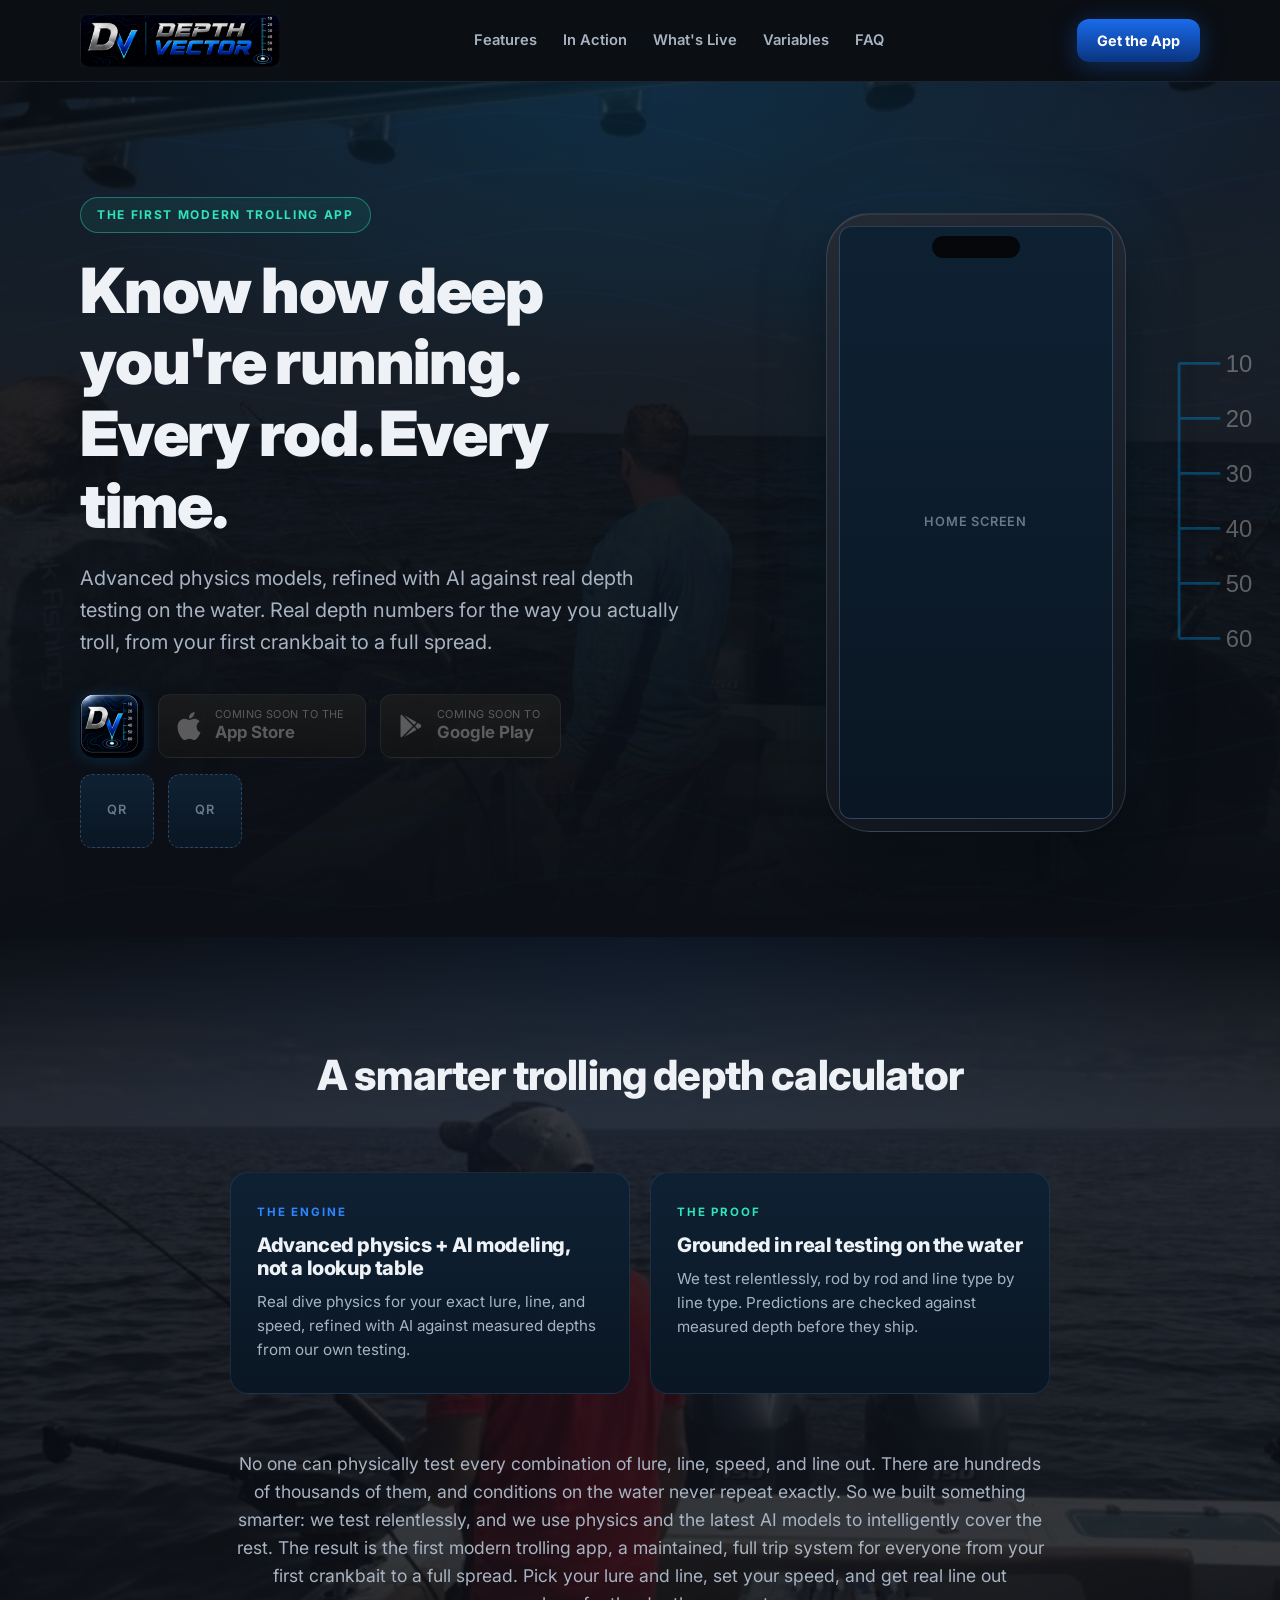
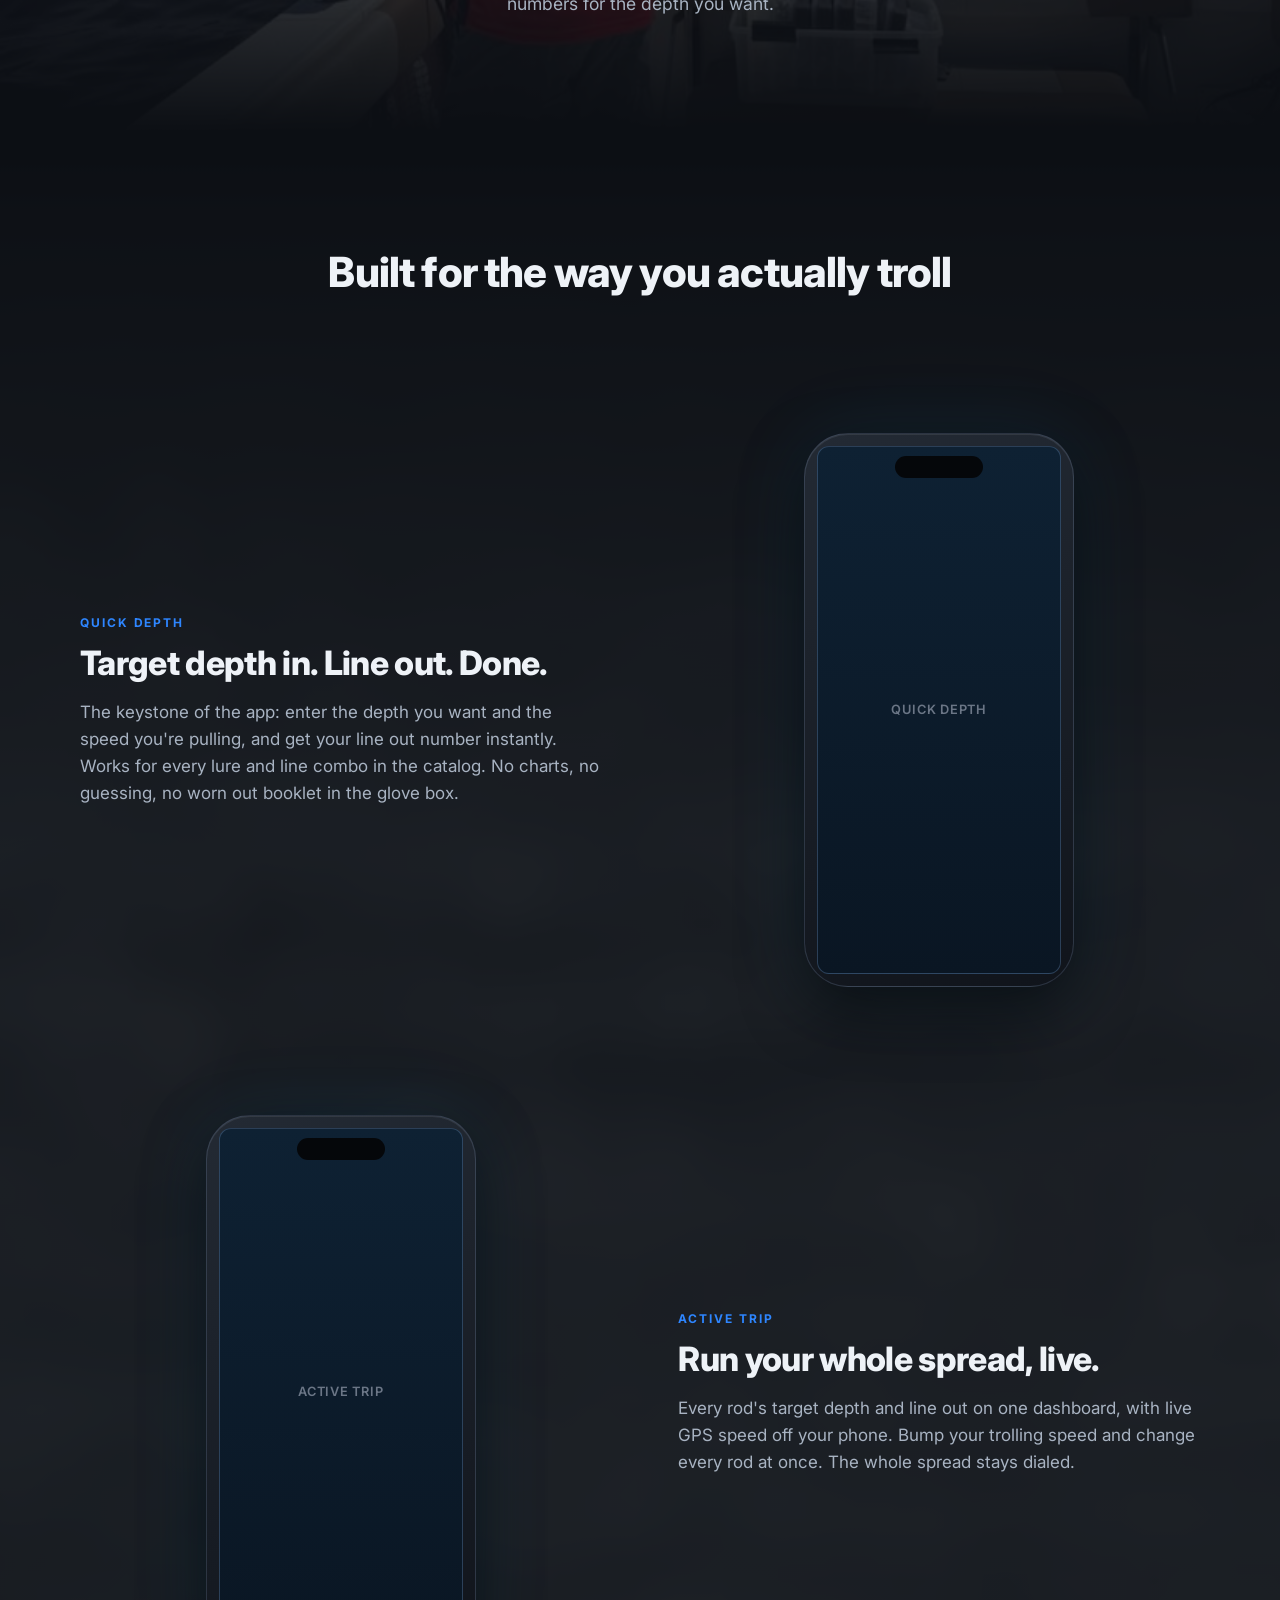
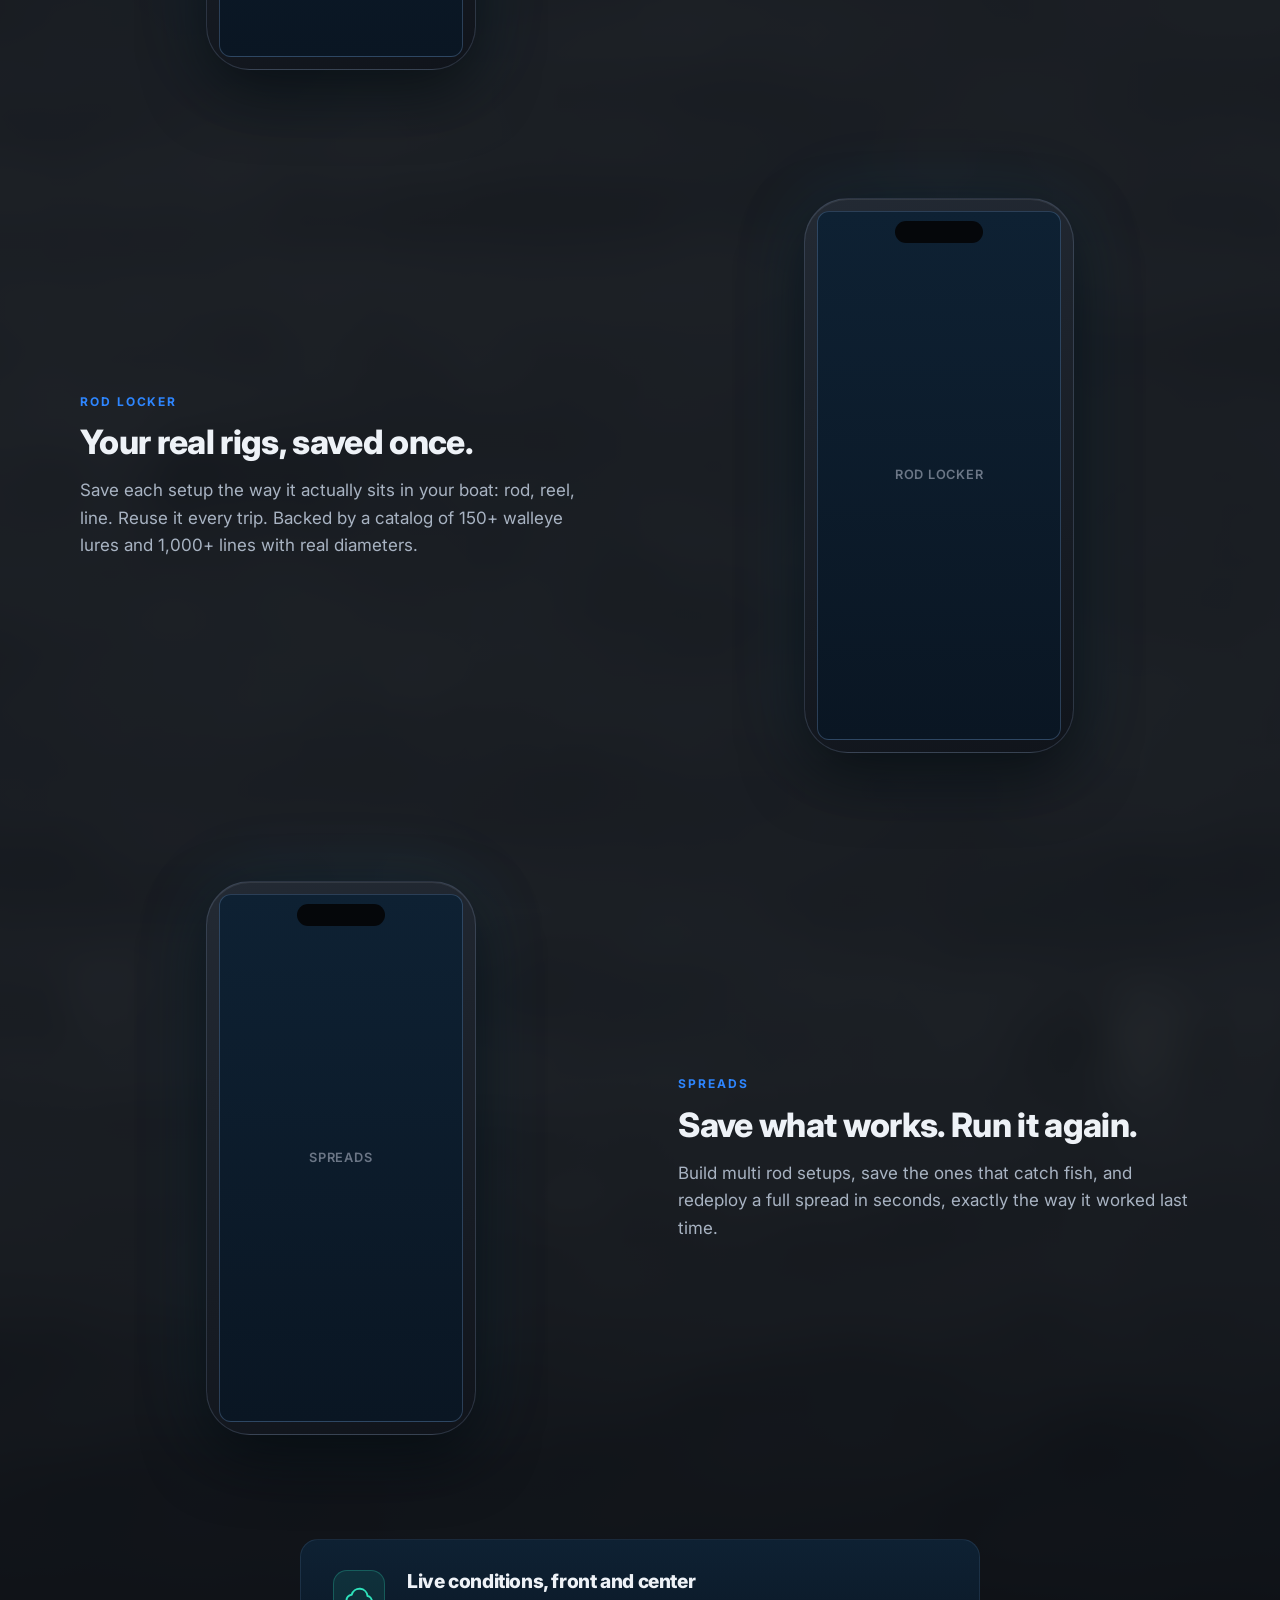
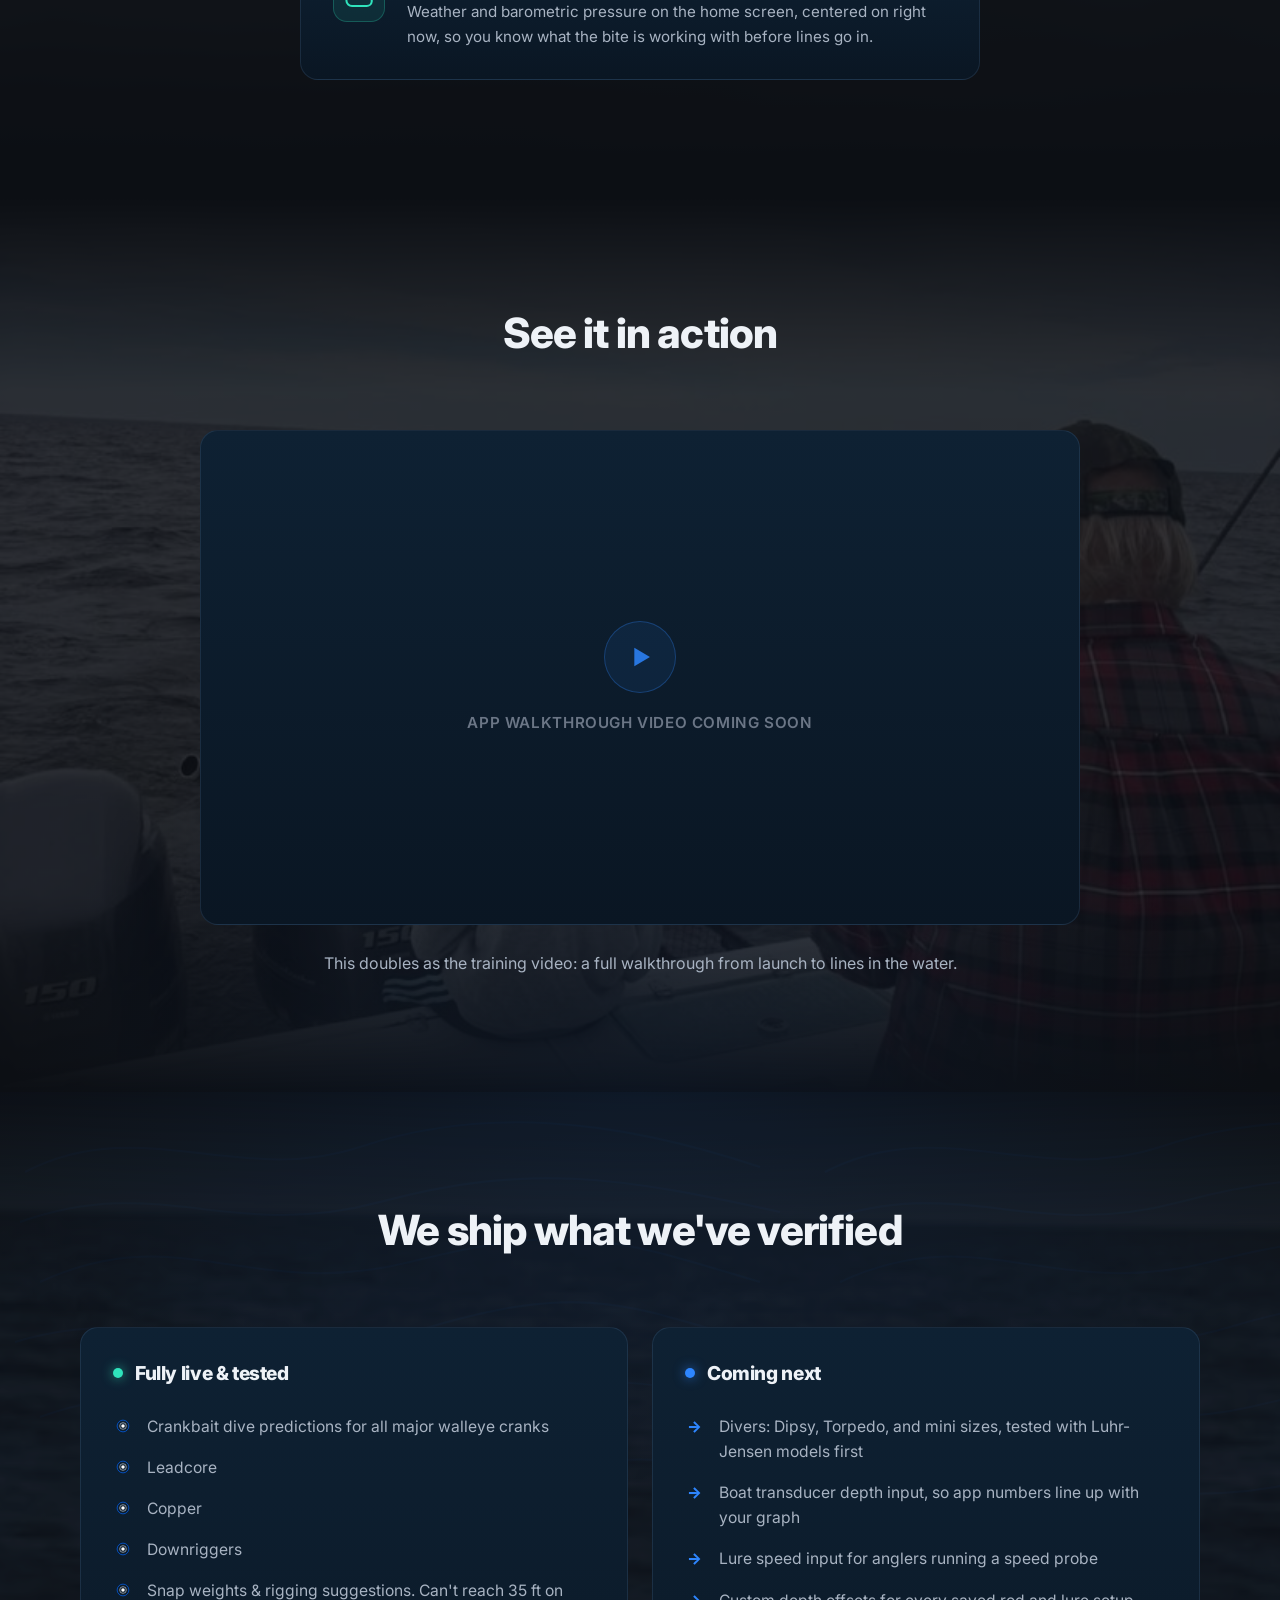
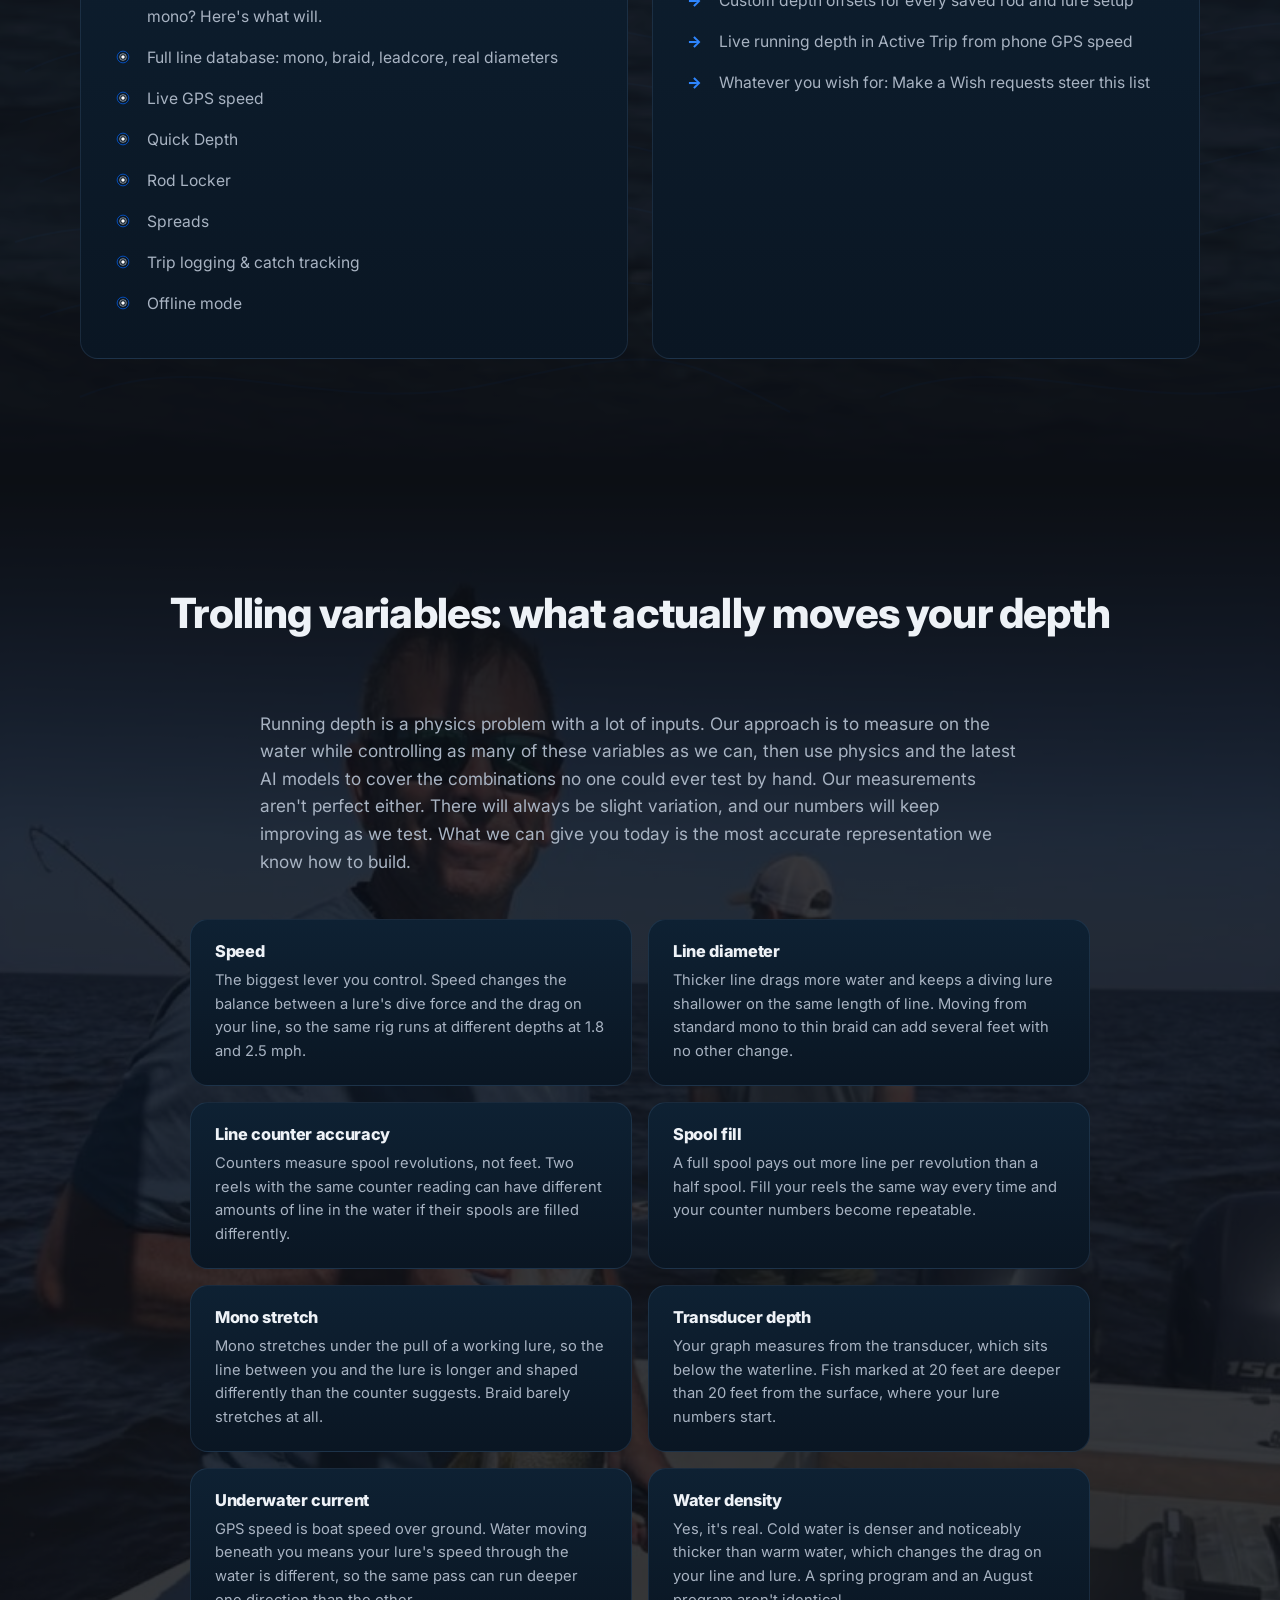
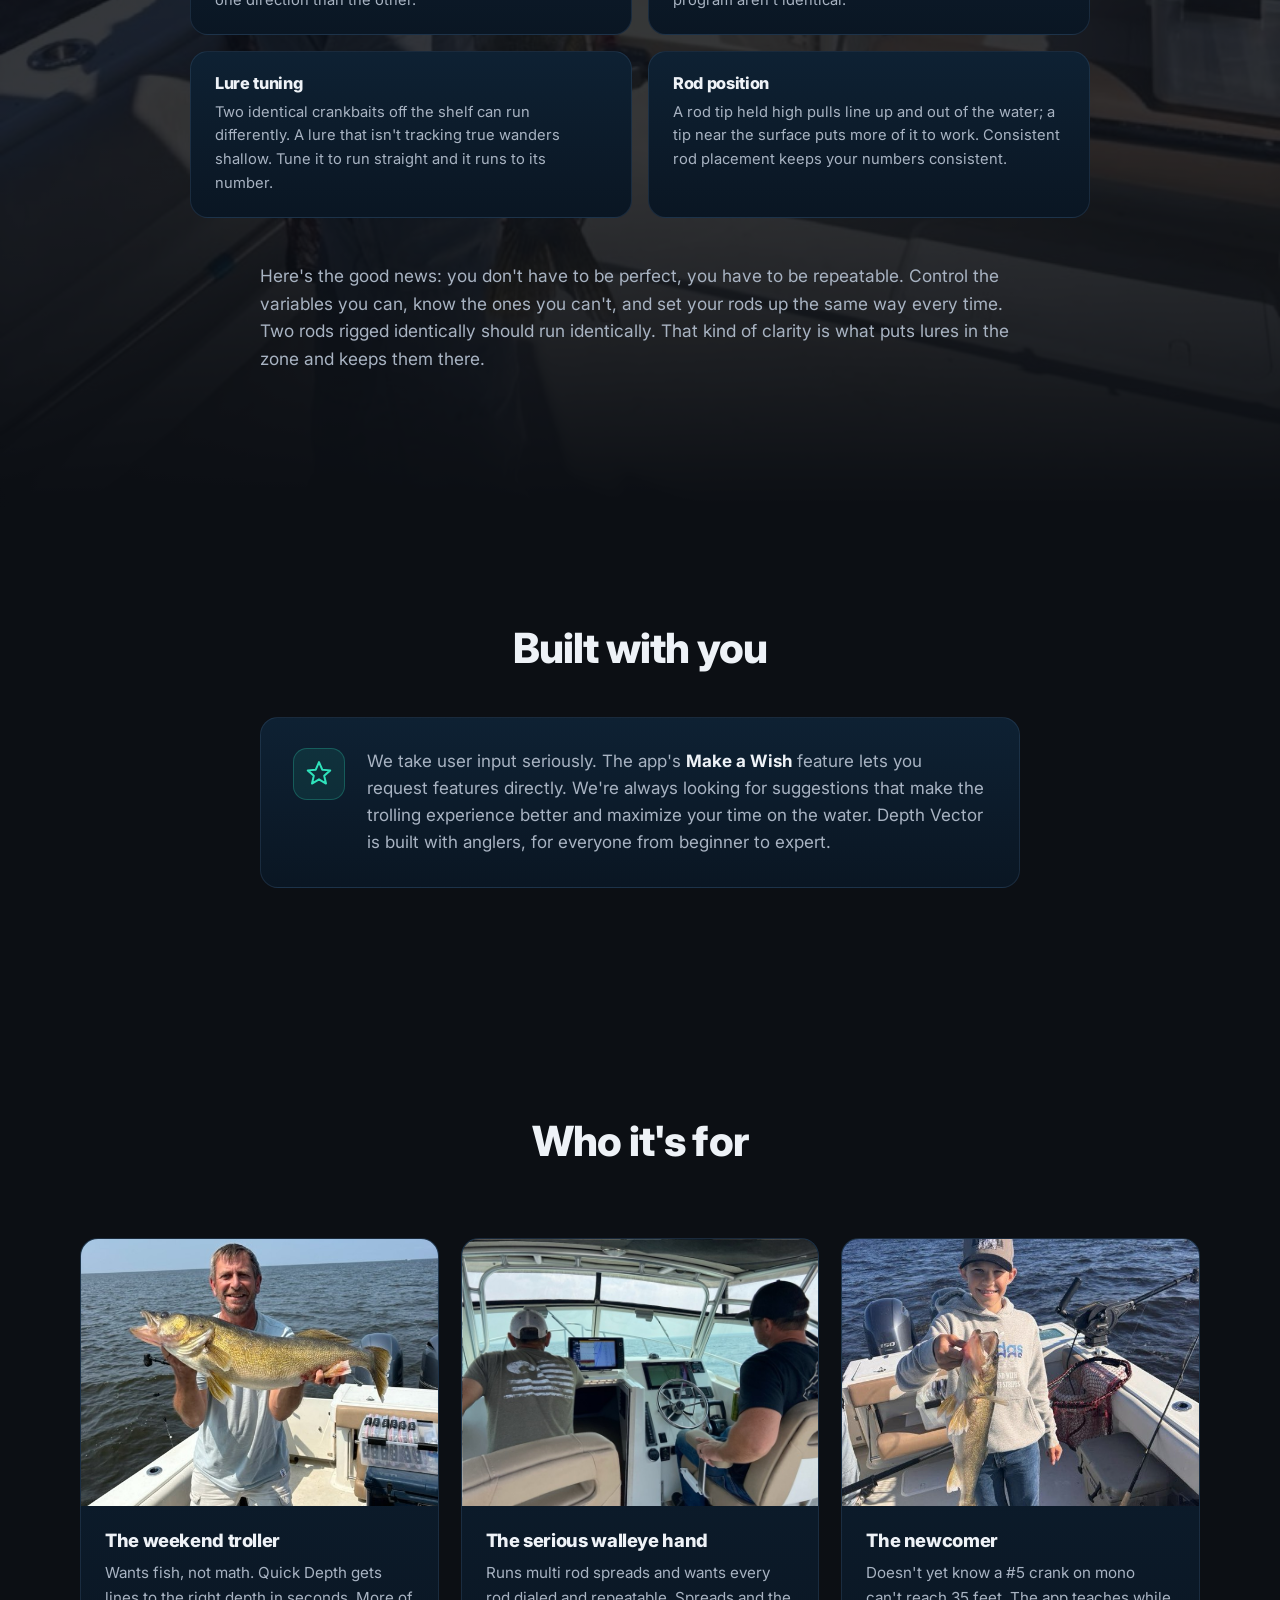
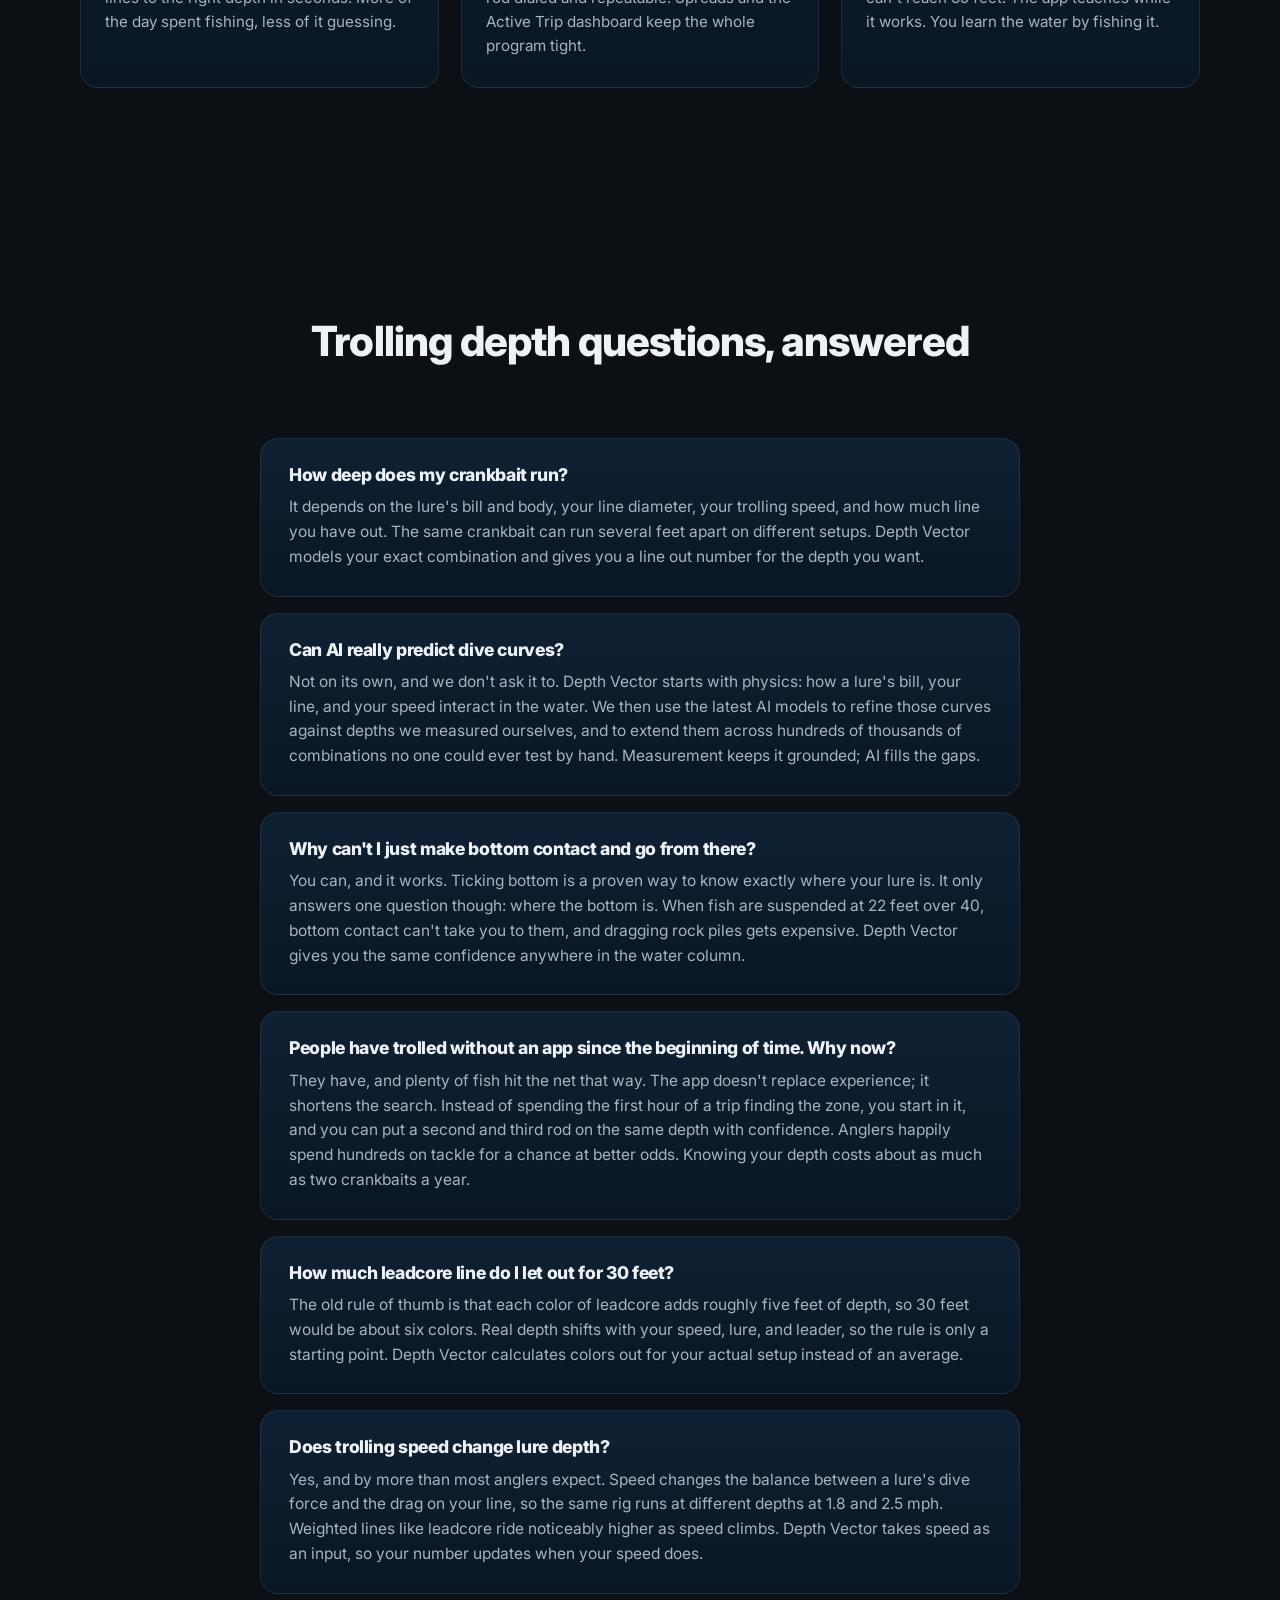
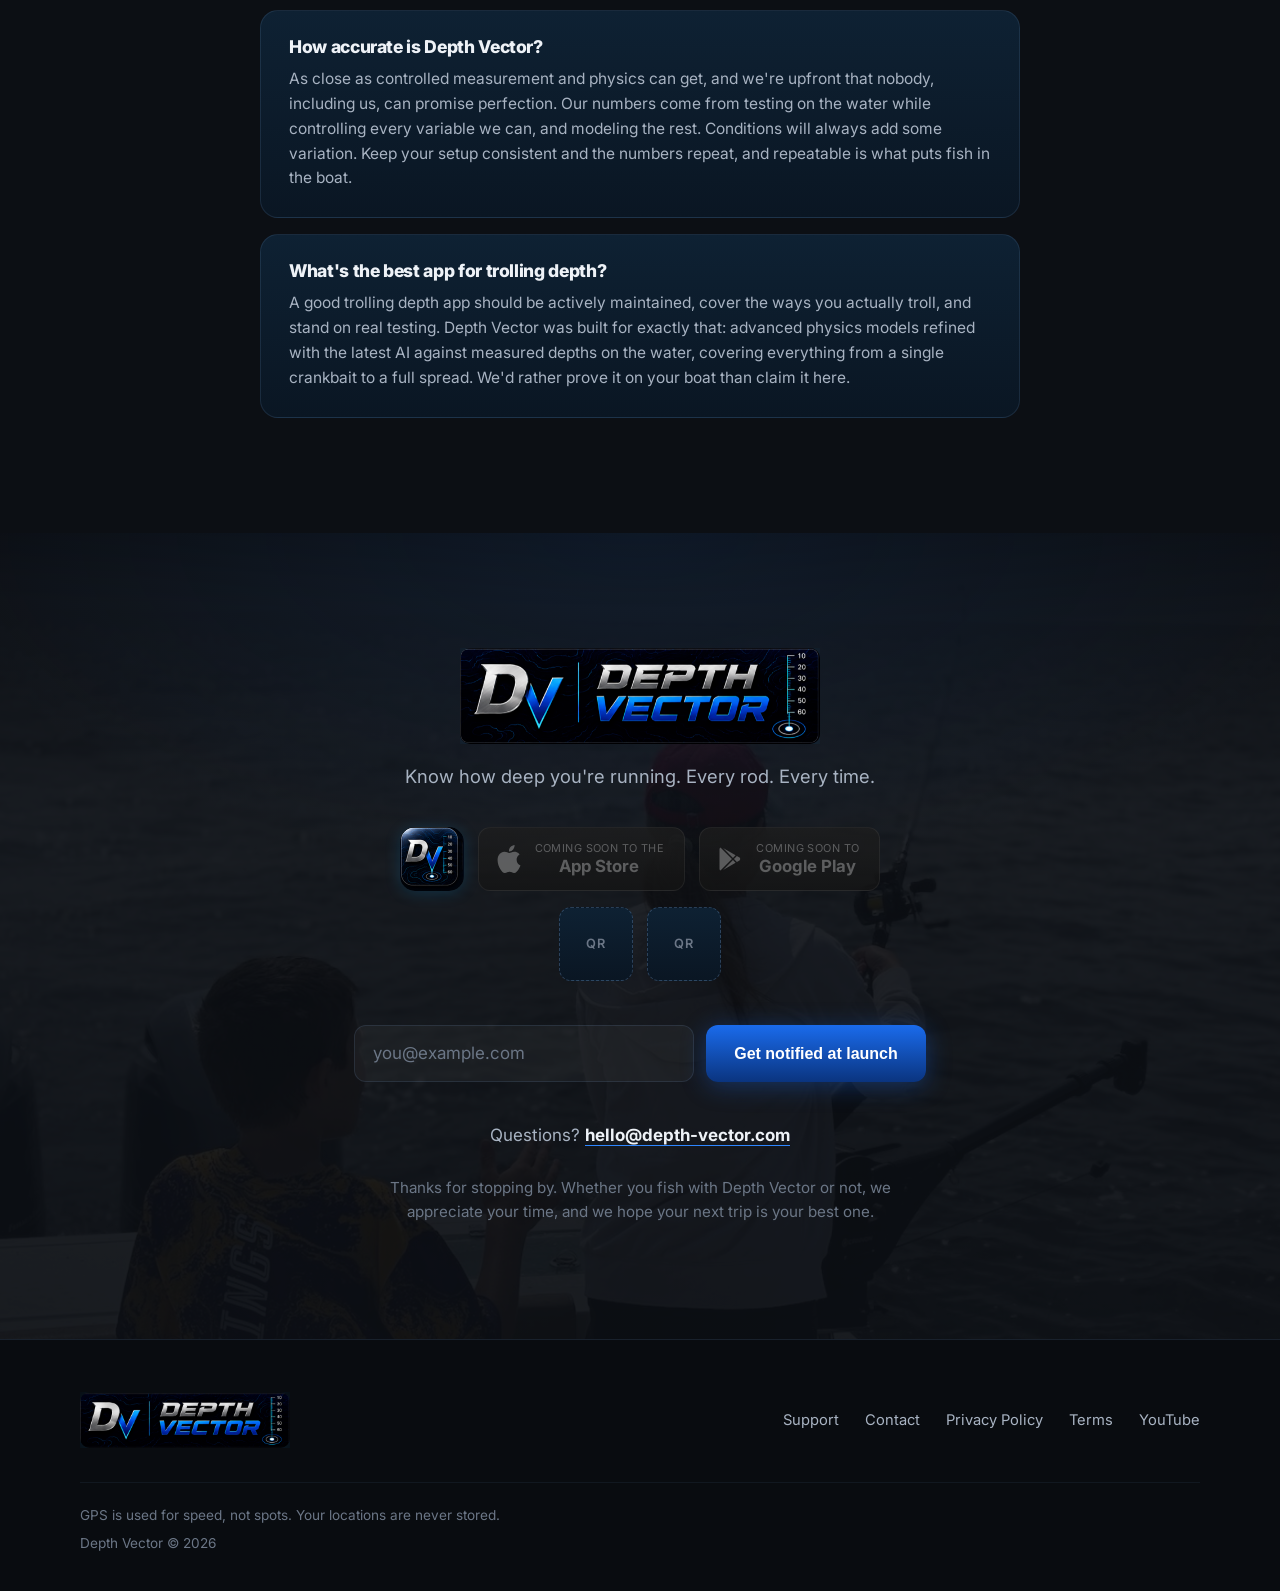
==== commit 81d568be: "Trolling Variables section, average troller FAQ, expanded future features, gratitude close Straight " ====
--- a/index.html
+++ b/index.html
@@ -114,28 +114,38 @@
           },
           {
             "@type": "Question",
+            "name": "Can AI really predict dive curves?",
+            "acceptedAnswer": { "@type": "Answer", "text": "Not on its own, and we don't ask it to. Depth Vector starts with physics: how a lure's bill, your line, and your speed interact in the water. We then use the latest AI models to refine those curves against depths we measured ourselves, and to extend them across hundreds of thousands of combinations no one could ever test by hand. Measurement keeps it grounded; AI fills the gaps." }
+          },
+          {
+            "@type": "Question",
+            "name": "Why can't I just make bottom contact and go from there?",
+            "acceptedAnswer": { "@type": "Answer", "text": "You can, and it works. Ticking bottom is a proven way to know exactly where your lure is. It only answers one question though: where the bottom is. When fish are suspended at 22 feet over 40, bottom contact can't take you to them, and dragging rock piles gets expensive. Depth Vector gives you the same confidence anywhere in the water column." }
+          },
+          {
+            "@type": "Question",
+            "name": "People have trolled without an app since the beginning of time. Why now?",
+            "acceptedAnswer": { "@type": "Answer", "text": "They have, and plenty of fish hit the net that way. The app doesn't replace experience; it shortens the search. Instead of spending the first hour of a trip finding the zone, you start in it, and you can put a second and third rod on the same depth with confidence. Anglers happily spend hundreds on tackle for a chance at better odds. Knowing your depth costs about as much as two crankbaits a year." }
+          },
+          {
+            "@type": "Question",
             "name": "How much leadcore line do I let out for 30 feet?",
             "acceptedAnswer": { "@type": "Answer", "text": "The old rule of thumb is that each color of leadcore adds roughly five feet of depth, so 30 feet would be about six colors. Real depth shifts with your speed, lure, and leader, so the rule is only a starting point. Depth Vector calculates colors out for your actual setup instead of an average." }
           },
           {
             "@type": "Question",
-            "name": "What's the best app for trolling depth?",
-            "acceptedAnswer": { "@type": "Answer", "text": "A good trolling depth app should be actively maintained, cover the ways you actually troll, and base its numbers on real testing rather than a reprinted chart. Depth Vector was built to be exactly that: advanced physics models refined with AI against measured depths on the water, covering everything from a single crankbait to a full spread." }
-          },
-          {
-            "@type": "Question",
-            "name": "How accurate are trolling depth charts?",
-            "acceptedAnswer": { "@type": "Answer", "text": "Printed dive charts are averages taken years ago on one line type and one speed, so they drift from reality as your setup changes. No chart or app can be perfect, because current, water density, and line wear all move the number. Depth Vector gets as close as physics allows by modeling your actual lure, line, and speed, and checking predictions against measured depth." }
-          },
-          {
-            "@type": "Question",
             "name": "Does trolling speed change lure depth?",
             "acceptedAnswer": { "@type": "Answer", "text": "Yes, and by more than most anglers expect. Speed changes the balance between a lure's dive force and the drag on your line, so the same rig runs at different depths at 1.8 and 2.5 mph. Weighted lines like leadcore ride noticeably higher as speed climbs. Depth Vector takes speed as an input, so your number updates when your speed does." }
           },
           {
             "@type": "Question",
-            "name": "How does line diameter affect lure depth?",
-            "acceptedAnswer": { "@type": "Answer", "text": "Thicker line creates more water resistance, which keeps a diving lure shallower on the same length of line. Dropping from a standard mono to a thin braid can add several feet of running depth with no other change. That is why Depth Vector's catalog carries real measured diameters for more than 1,000 lines." }
+            "name": "How accurate is Depth Vector?",
+            "acceptedAnswer": { "@type": "Answer", "text": "As close as controlled measurement and physics can get, and we're upfront that nobody, including us, can promise perfection. Our numbers come from testing on the water while controlling every variable we can, and modeling the rest. Conditions will always add some variation. Keep your setup consistent and the numbers repeat, and repeatable is what puts fish in the boat." }
+          },
+          {
+            "@type": "Question",
+            "name": "What's the best app for trolling depth?",
+            "acceptedAnswer": { "@type": "Answer", "text": "A good trolling depth app should be actively maintained, cover the ways you actually troll, and stand on real testing. Depth Vector was built for exactly that: advanced physics models refined with the latest AI against measured depths on the water, covering everything from a single crankbait to a full spread. We'd rather prove it on your boat than claim it here." }
           }
         ]
       }
@@ -158,7 +168,7 @@
         <a href="#features">Features</a>
         <a href="#video">In Action</a>
         <a href="#roadmap">What's Live</a>
-        <a href="#straight-talk">Straight Talk</a>
+        <a href="#variables">Variables</a>
         <a href="#faq">FAQ</a>
       </nav>
       <a href="#download" class="btn btn-primary btn-small">Get the App</a>
@@ -221,7 +231,7 @@
             <p>We test relentlessly, rod by rod and line type by line type. Predictions are checked against measured depth before they ship.</p>
           </div>
         </div>
-        <p class="why-pitch reveal">No one can physically test every combination of lure, line, speed, and line out. There are hundreds of thousands of them, and conditions on the water never repeat exactly. So we built something smarter: we test relentlessly, and we let physics and AI intelligently model the rest. The result is the first modern trolling app, a maintained, full trip system for everyone from your first crankbait to a full spread. Pick your lure and line, set your speed, and get real line out numbers for the depth you want.</p>
+        <p class="why-pitch reveal">No one can physically test every combination of lure, line, speed, and line out. There are hundreds of thousands of them, and conditions on the water never repeat exactly. So we built something smarter: we test relentlessly, and we use physics and the latest AI models to intelligently cover the rest. The result is the first modern trolling app, a maintained, full trip system for everyone from your first crankbait to a full spread. Pick your lure and line, set your speed, and get real line out numbers for the depth you want.</p>
       </div>
     </section>
 
@@ -338,24 +348,70 @@
           <div class="roadmap-col panel">
             <h3><span class="dot dot-blue"></span>Coming next</h3>
             <ul class="list-coming">
-              <li>Divers (Dipsy class)</li>
-              <li>Speed offset for underwater currents</li>
-              <li>Depth tuning (see straight talk below)</li>
+              <li>Divers: Dipsy, Torpedo, and mini sizes, tested with Luhr-Jensen models first</li>
+              <li>Boat transducer depth input, so app numbers line up with your graph</li>
+              <li>Lure speed input for anglers running a speed probe</li>
+              <li>Custom depth offsets for every saved rod and lure setup</li>
+              <li>Live running depth in Active Trip from phone GPS speed</li>
+              <li>Whatever you wish for: Make a Wish requests steer this list</li>
             </ul>
           </div>
         </div>
       </div>
     </section>
 
-    <!-- ============ 6. STRAIGHT TALK ============ -->
-    <section class="straight-talk section" id="straight-talk">
+    <!-- ============ 6. TROLLING VARIABLES ============ -->
+    <section class="variables section" id="variables">
       <div class="section-bg asset" data-asset="assets/bg-talk.jpg" data-bg data-label=""></div>
-      <div class="container narrow">
-        <h2 class="section-title reveal">Straight talk: how running depth really works</h2>
-        <div class="prose reveal">
-          <p>Real running depth comes down to your lure, your line diameter, your speed, and how much line you've got out. But it also depends on things no app can fully see: current, water density, line wear, even how a specific lure was tuned at the factory.</p>
-          <p>Because of that, <strong>no app can predict depth to 100% accuracy. Anyone claiming it is selling something.</strong> Depth Vector's physics engine is built and verified against controlled testing on the water to be as close as physics allows. That's the ceiling physics sets, and we work right up against it.</p>
-          <p class="future-note"><span class="pill pill-blue">Coming in a future release</span> Tuning: when you know your true depth from your electronics or bottom contact, you can tell the app, and it will adjust predictions for your boat and your gear. This is not in the app today. When it ships, your numbers get personal.</p>
+      <div class="container">
+        <h2 class="section-title reveal">Trolling variables: what actually moves your depth</h2>
+        <div class="prose narrow-prose reveal">
+          <p>Running depth is a physics problem with a lot of inputs. Our approach is to measure on the water while controlling as many of these variables as we can, then use physics and the latest AI models to cover the combinations no one could ever test by hand. Our measurements aren't perfect either. There will always be slight variation, and our numbers will keep improving as we test. What we can give you today is the most accurate representation we know how to build.</p>
+        </div>
+        <div class="var-grid reveal">
+          <div class="var-card panel">
+            <h3>Speed</h3>
+            <p>The biggest lever you control. Speed changes the balance between a lure's dive force and the drag on your line, so the same rig runs at different depths at 1.8 and 2.5 mph.</p>
+          </div>
+          <div class="var-card panel">
+            <h3>Line diameter</h3>
+            <p>Thicker line drags more water and keeps a diving lure shallower on the same length of line. Moving from standard mono to thin braid can add several feet with no other change.</p>
+          </div>
+          <div class="var-card panel">
+            <h3>Line counter accuracy</h3>
+            <p>Counters measure spool revolutions, not feet. Two reels with the same counter reading can have different amounts of line in the water if their spools are filled differently.</p>
+          </div>
+          <div class="var-card panel">
+            <h3>Spool fill</h3>
+            <p>A full spool pays out more line per revolution than a half spool. Fill your reels the same way every time and your counter numbers become repeatable.</p>
+          </div>
+          <div class="var-card panel">
+            <h3>Mono stretch</h3>
+            <p>Mono stretches under the pull of a working lure, so the line between you and the lure is longer and shaped differently than the counter suggests. Braid barely stretches at all.</p>
+          </div>
+          <div class="var-card panel">
+            <h3>Transducer depth</h3>
+            <p>Your graph measures from the transducer, which sits below the waterline. Fish marked at 20 feet are deeper than 20 feet from the surface, where your lure numbers start.</p>
+          </div>
+          <div class="var-card panel">
+            <h3>Underwater current</h3>
+            <p>GPS speed is boat speed over ground. Water moving beneath you means your lure's speed through the water is different, so the same pass can run deeper one direction than the other.</p>
+          </div>
+          <div class="var-card panel">
+            <h3>Water density</h3>
+            <p>Yes, it's real. Cold water is denser and noticeably thicker than warm water, which changes the drag on your line and lure. A spring program and an August program aren't identical.</p>
+          </div>
+          <div class="var-card panel">
+            <h3>Lure tuning</h3>
+            <p>Two identical crankbaits off the shelf can run differently. A lure that isn't tracking true wanders shallow. Tune it to run straight and it runs to its number.</p>
+          </div>
+          <div class="var-card panel">
+            <h3>Rod position</h3>
+            <p>A rod tip held high pulls line up and out of the water; a tip near the surface puts more of it to work. Consistent rod placement keeps your numbers consistent.</p>
+          </div>
+        </div>
+        <div class="prose narrow-prose reveal">
+          <p class="var-outro">Here's the good news: you don't have to be perfect, you have to be repeatable. Control the variables you can, know the ones you can't, and set your rods up the same way every time. Two rods rigged identically should run identically. That kind of clarity is what puts lures in the zone and keeps them there.</p>
         </div>
       </div>
     </section>
@@ -414,24 +470,32 @@
             <p>It depends on the lure's bill and body, your line diameter, your trolling speed, and how much line you have out. The same crankbait can run several feet apart on different setups. Depth Vector models your exact combination and gives you a line out number for the depth you want.</p>
           </div>
           <div class="faq-item panel">
+            <h3>Can AI really predict dive curves?</h3>
+            <p>Not on its own, and we don't ask it to. Depth Vector starts with physics: how a lure's bill, your line, and your speed interact in the water. We then use the latest AI models to refine those curves against depths we measured ourselves, and to extend them across hundreds of thousands of combinations no one could ever test by hand. Measurement keeps it grounded; AI fills the gaps.</p>
+          </div>
+          <div class="faq-item panel">
+            <h3>Why can't I just make bottom contact and go from there?</h3>
+            <p>You can, and it works. Ticking bottom is a proven way to know exactly where your lure is. It only answers one question though: where the bottom is. When fish are suspended at 22 feet over 40, bottom contact can't take you to them, and dragging rock piles gets expensive. Depth Vector gives you the same confidence anywhere in the water column.</p>
+          </div>
+          <div class="faq-item panel">
+            <h3>People have trolled without an app since the beginning of time. Why now?</h3>
+            <p>They have, and plenty of fish hit the net that way. The app doesn't replace experience; it shortens the search. Instead of spending the first hour of a trip finding the zone, you start in it, and you can put a second and third rod on the same depth with confidence. Anglers happily spend hundreds on tackle for a chance at better odds. Knowing your depth costs about as much as two crankbaits a year.</p>
+          </div>
+          <div class="faq-item panel">
             <h3>How much leadcore line do I let out for 30 feet?</h3>
             <p>The old rule of thumb is that each color of leadcore adds roughly five feet of depth, so 30 feet would be about six colors. Real depth shifts with your speed, lure, and leader, so the rule is only a starting point. Depth Vector calculates colors out for your actual setup instead of an average.</p>
           </div>
           <div class="faq-item panel">
-            <h3>What's the best app for trolling depth?</h3>
-            <p>A good trolling depth app should be actively maintained, cover the ways you actually troll, and base its numbers on real testing rather than a reprinted chart. Depth Vector was built to be exactly that: advanced physics models refined with AI against measured depths on the water, covering everything from a single crankbait to a full spread.</p>
-          </div>
-          <div class="faq-item panel">
-            <h3>How accurate are trolling depth charts?</h3>
-            <p>Printed dive charts are averages taken years ago on one line type and one speed, so they drift from reality as your setup changes. No chart or app can be perfect, because current, water density, and line wear all move the number. Depth Vector gets as close as physics allows by modeling your actual lure, line, and speed, and checking predictions against measured depth.</p>
-          </div>
-          <div class="faq-item panel">
             <h3>Does trolling speed change lure depth?</h3>
             <p>Yes, and by more than most anglers expect. Speed changes the balance between a lure's dive force and the drag on your line, so the same rig runs at different depths at 1.8 and 2.5 mph. Weighted lines like leadcore ride noticeably higher as speed climbs. Depth Vector takes speed as an input, so your number updates when your speed does.</p>
           </div>
           <div class="faq-item panel">
-            <h3>How does line diameter affect lure depth?</h3>
-            <p>Thicker line creates more water resistance, which keeps a diving lure shallower on the same length of line. Dropping from a standard mono to a thin braid can add several feet of running depth with no other change. That is why Depth Vector's catalog carries real measured diameters for more than 1,000 lines.</p>
+            <h3>How accurate is Depth Vector?</h3>
+            <p>As close as controlled measurement and physics can get, and we're upfront that nobody, including us, can promise perfection. Our numbers come from testing on the water while controlling every variable we can, and modeling the rest. Conditions will always add some variation. Keep your setup consistent and the numbers repeat, and repeatable is what puts fish in the boat.</p>
+          </div>
+          <div class="faq-item panel">
+            <h3>What's the best app for trolling depth?</h3>
+            <p>A good trolling depth app should be actively maintained, cover the ways you actually troll, and stand on real testing. Depth Vector was built for exactly that: advanced physics models refined with the latest AI against measured depths on the water, covering everything from a single crankbait to a full spread. We'd rather prove it on your boat than claim it here.</p>
           </div>
         </div>
       </div>
@@ -468,6 +532,7 @@
         <p class="notify-thanks" id="notify-thanks" hidden>You're on the list. We'll email you at launch.</p>
 
         <p class="contact-line reveal">Questions? <a href="mailto:hello@depth-vector.com"><strong>hello@depth-vector.com</strong></a></p>
+        <p class="cta-thanks reveal">Thanks for stopping by. Whether you fish with Depth Vector or not, we appreciate your time, and we hope your next trip is your best one.</p>
       </div>
     </section>
   </main>
--- a/styles.css
+++ b/styles.css
@@ -636,6 +636,23 @@
 .who-body h3 { font-size: 1.15rem; margin-bottom: 10px; }
 .who-body p { color: var(--text-dim); font-size: 0.95rem; }
 
+/* ---------- trolling variables ---------- */
+.narrow-prose { max-width: 760px; margin: 0 auto; }
+.var-grid {
+  display: grid;
+  grid-template-columns: repeat(2, 1fr);
+  gap: 16px;
+  max-width: 900px;
+  margin: clamp(28px, 4vw, 44px) auto;
+}
+.var-card { padding: 22px 24px; }
+.var-card h3 { font-size: 1.02rem; margin-bottom: 8px; }
+.var-card p { color: var(--text-dim); font-size: 0.92rem; }
+.var-outro { margin-top: clamp(8px, 2vw, 16px); }
+@media (max-width: 700px) {
+  .var-grid { grid-template-columns: 1fr; }
+}
+
 /* ---------- FAQ ---------- */
 .faq-list {
   display: flex;
@@ -705,6 +722,12 @@
 }
 .contact-line { margin-top: 40px; color: var(--text-dim); }
 .contact-line a { color: var(--text); text-decoration: none; border-bottom: 1px solid var(--accent); }
+.cta-thanks {
+  margin: 26px auto 0;
+  max-width: 36em;
+  color: var(--text-faint);
+  font-size: 0.95rem;
+}
 
 /* ---------- footer ---------- */
 .site-footer {
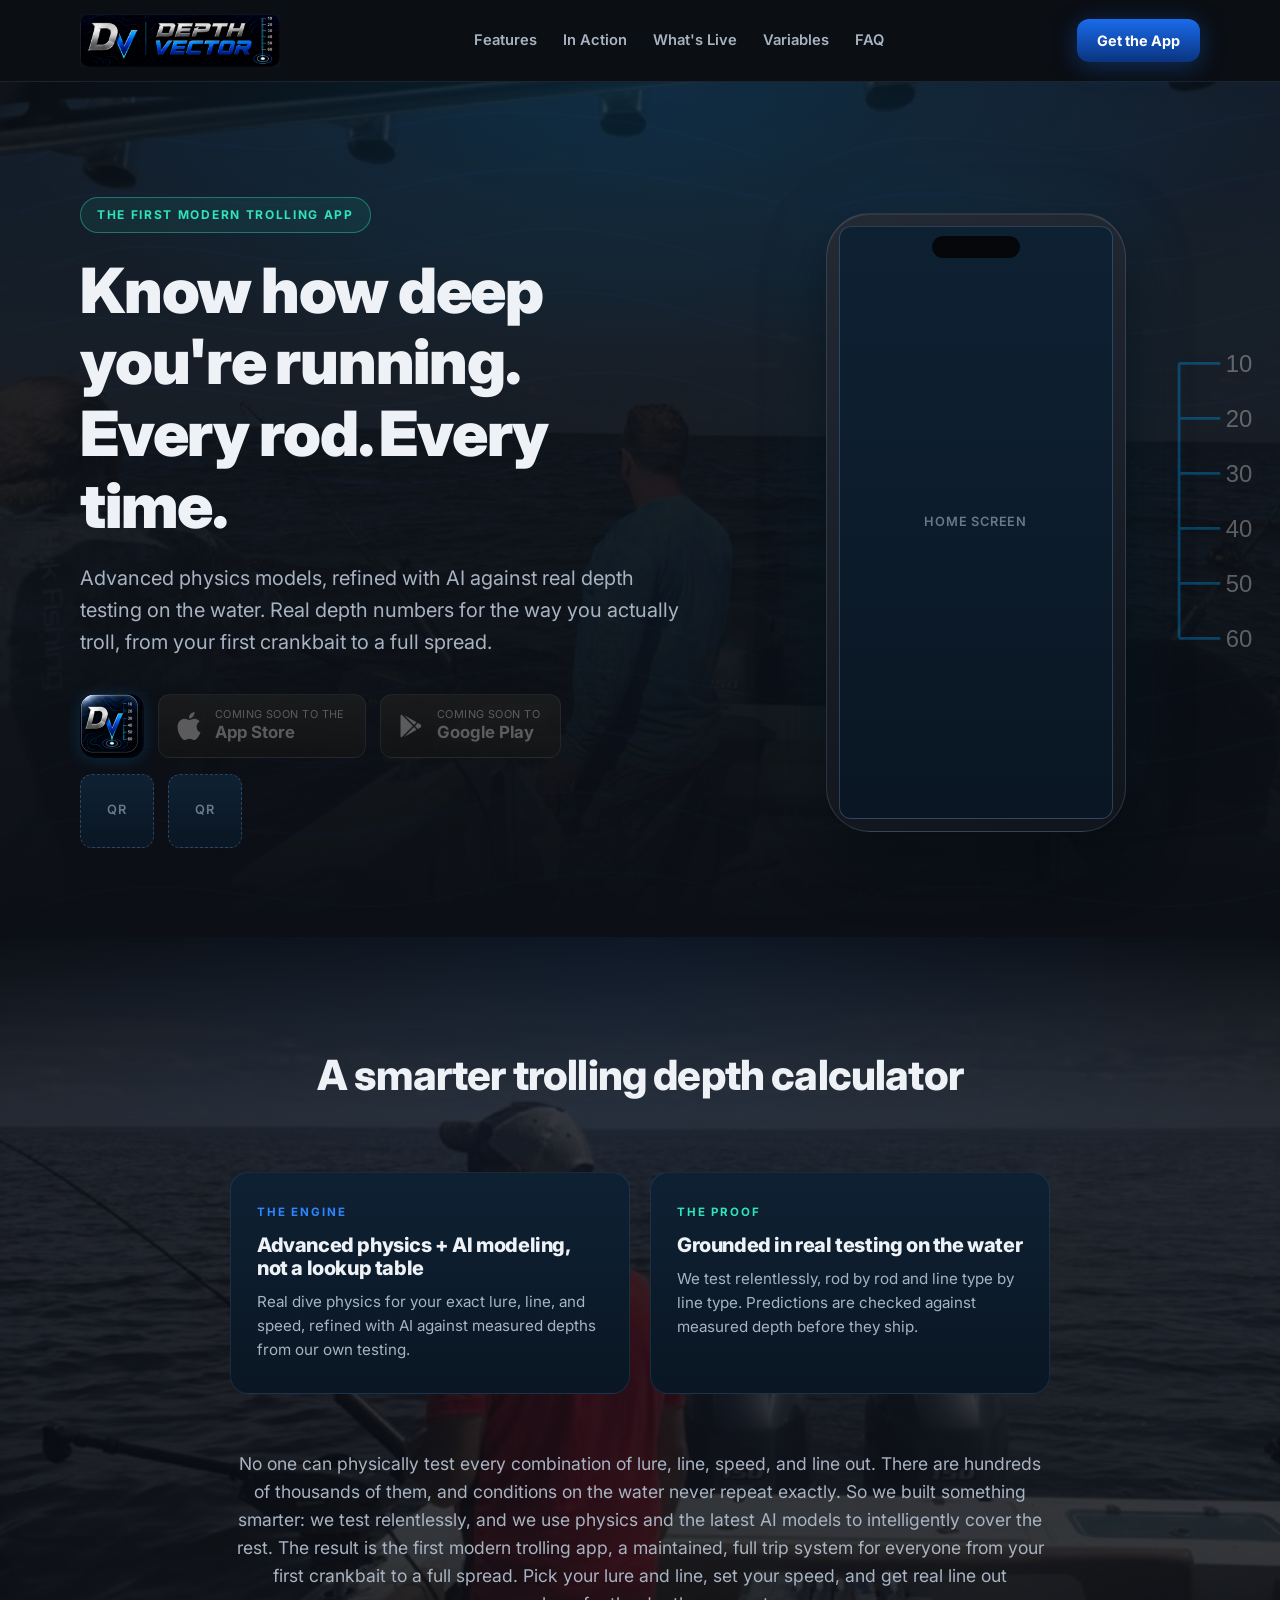
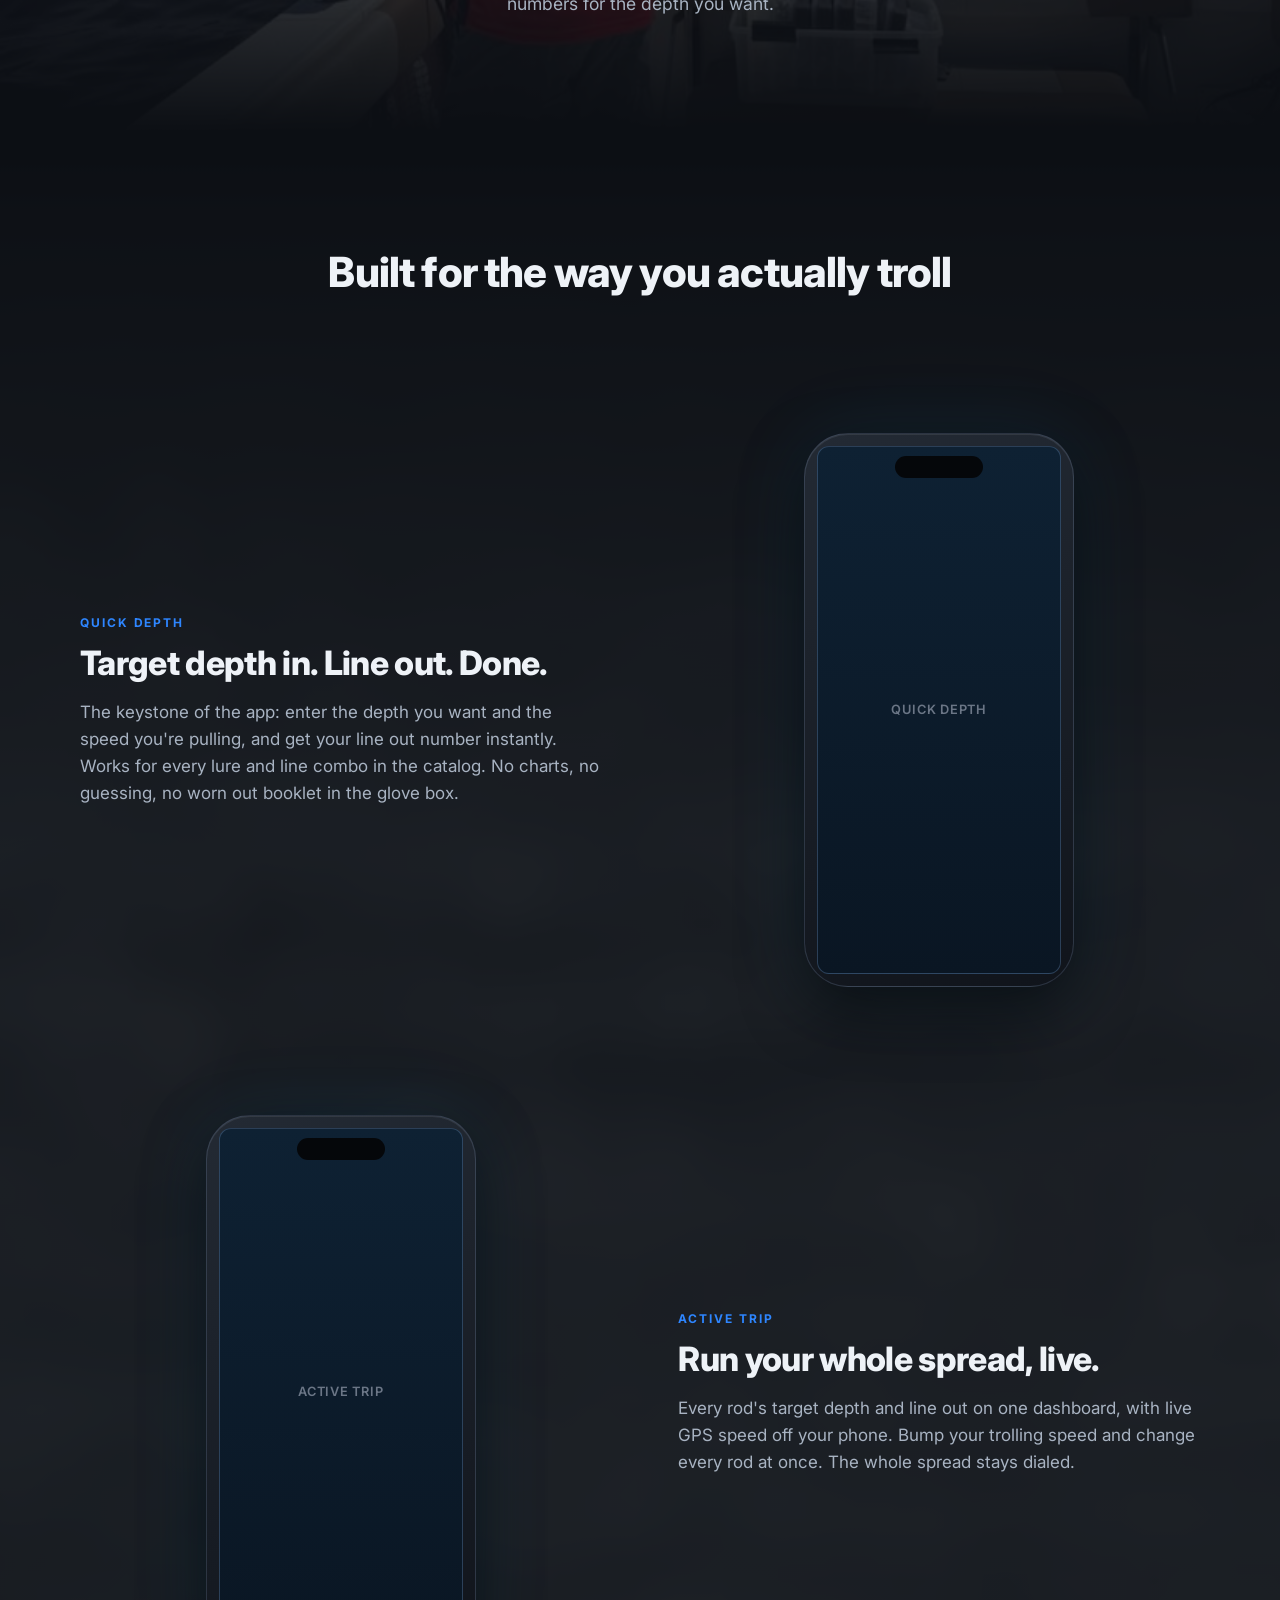
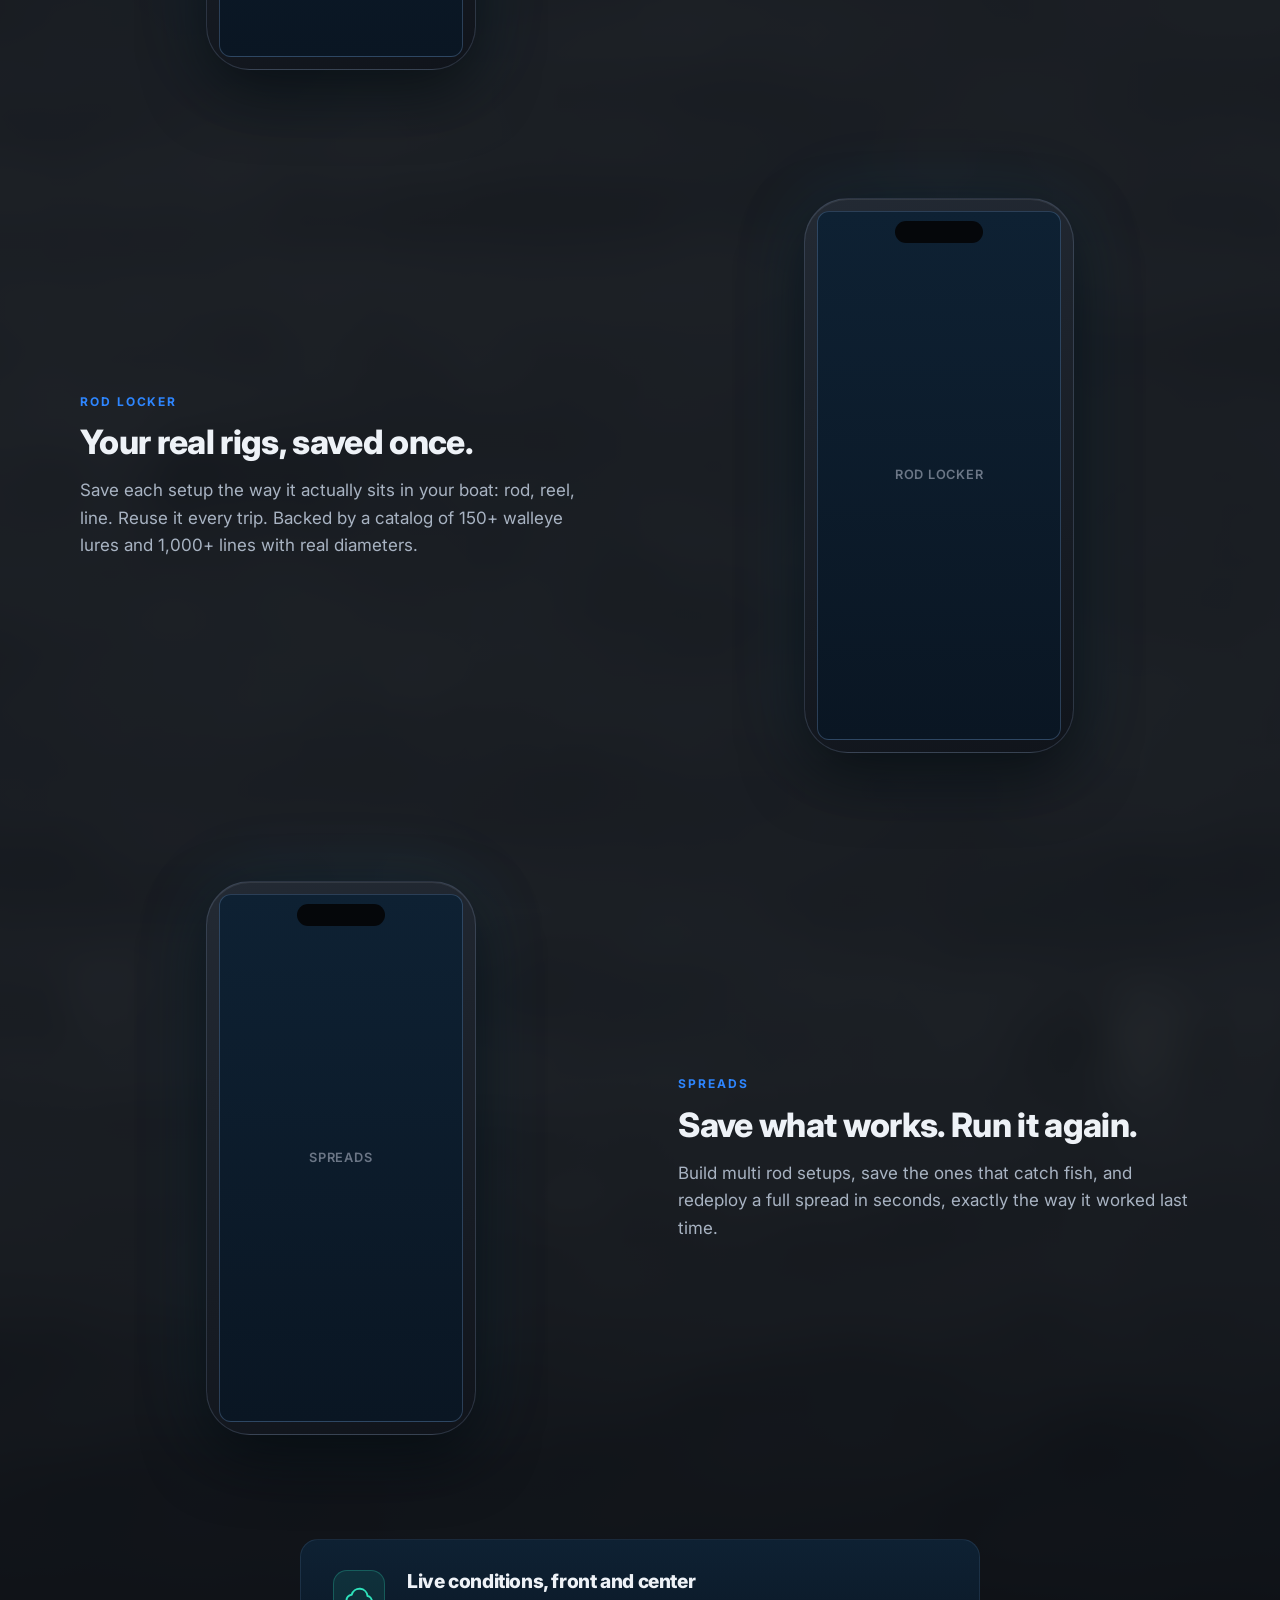
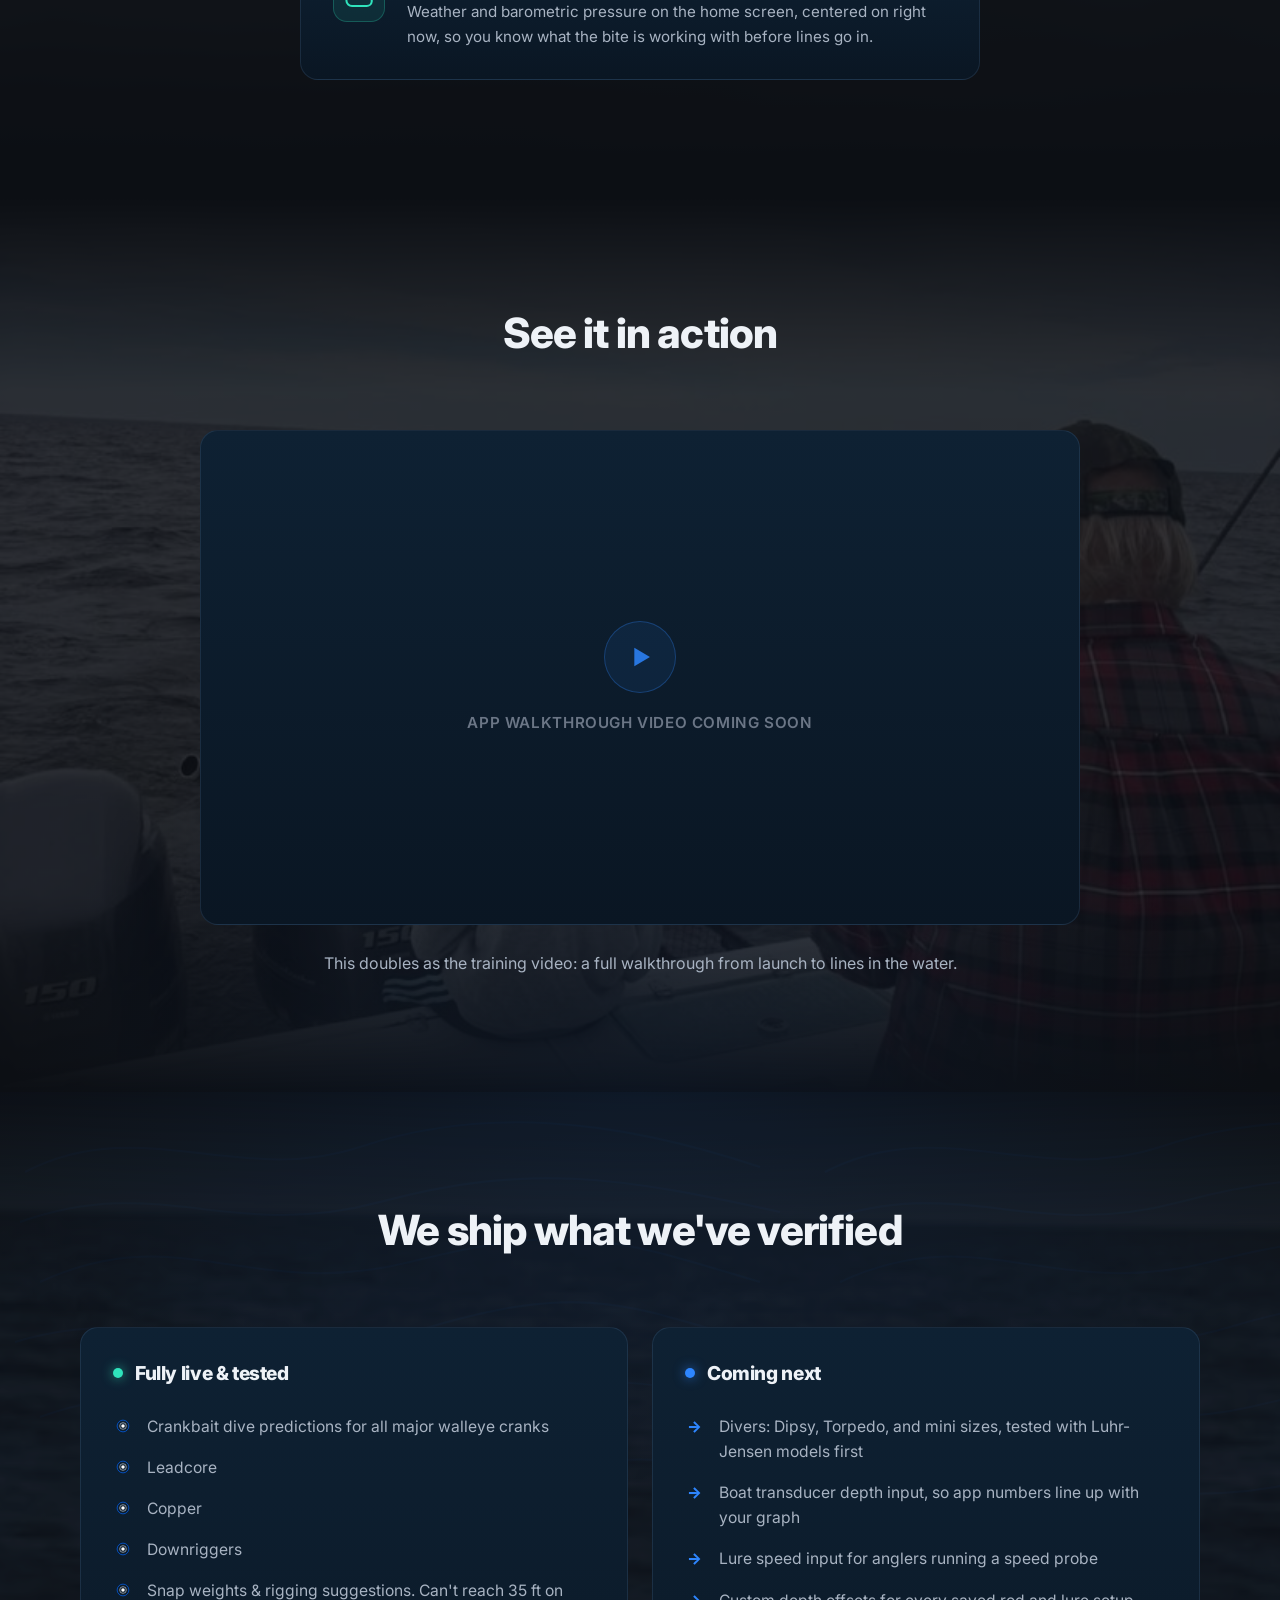
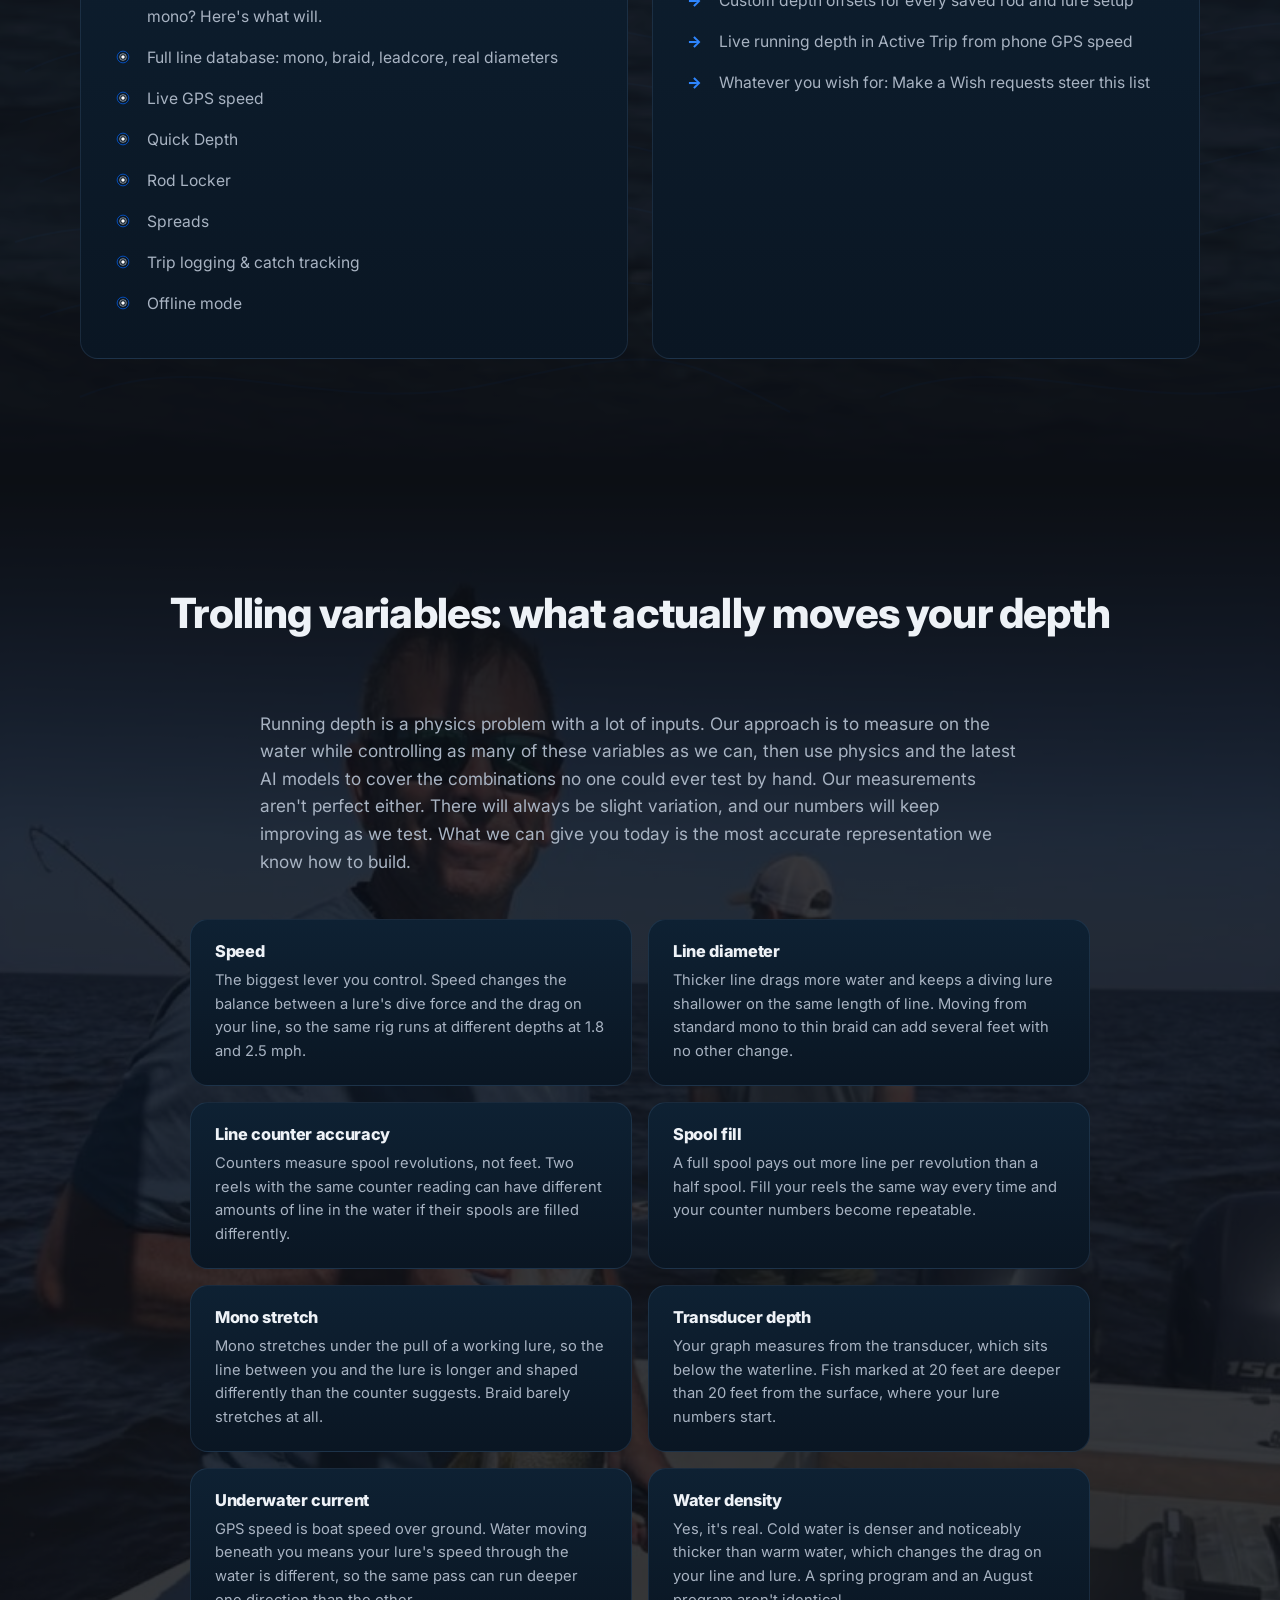
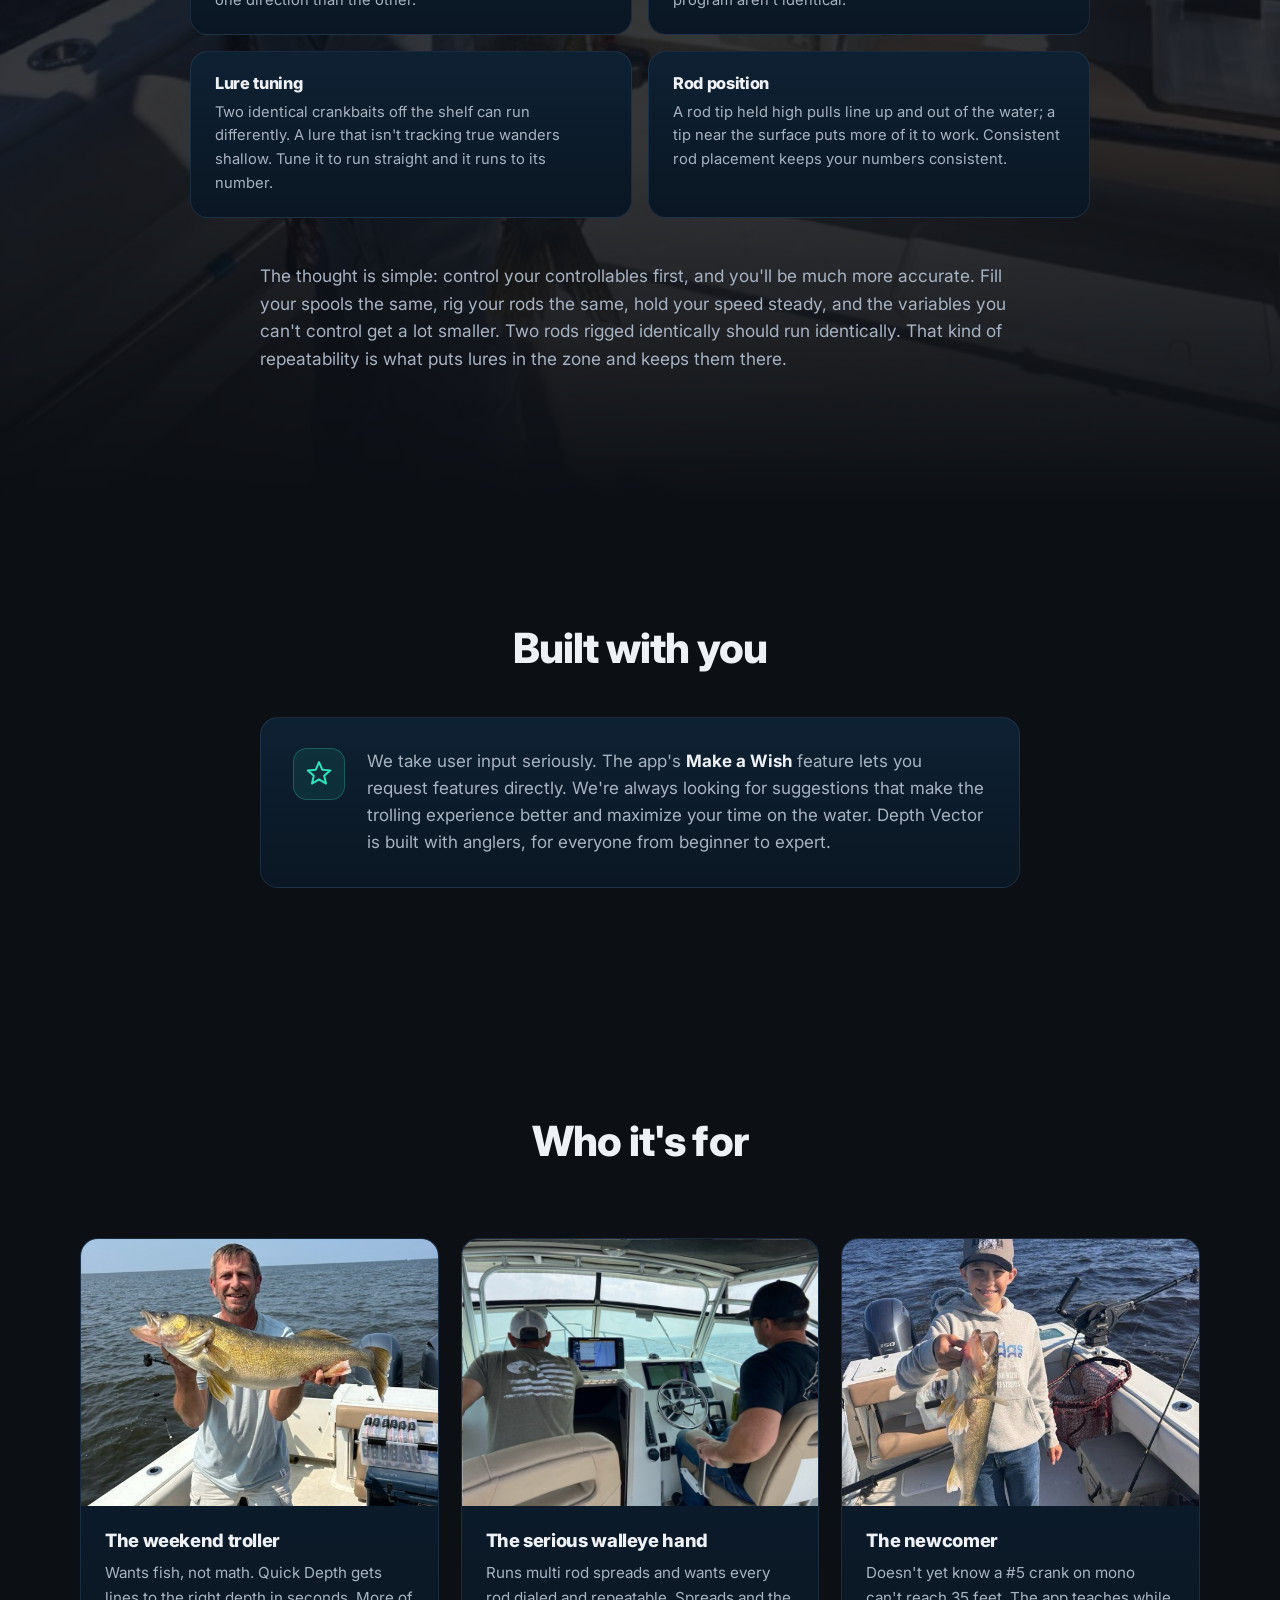
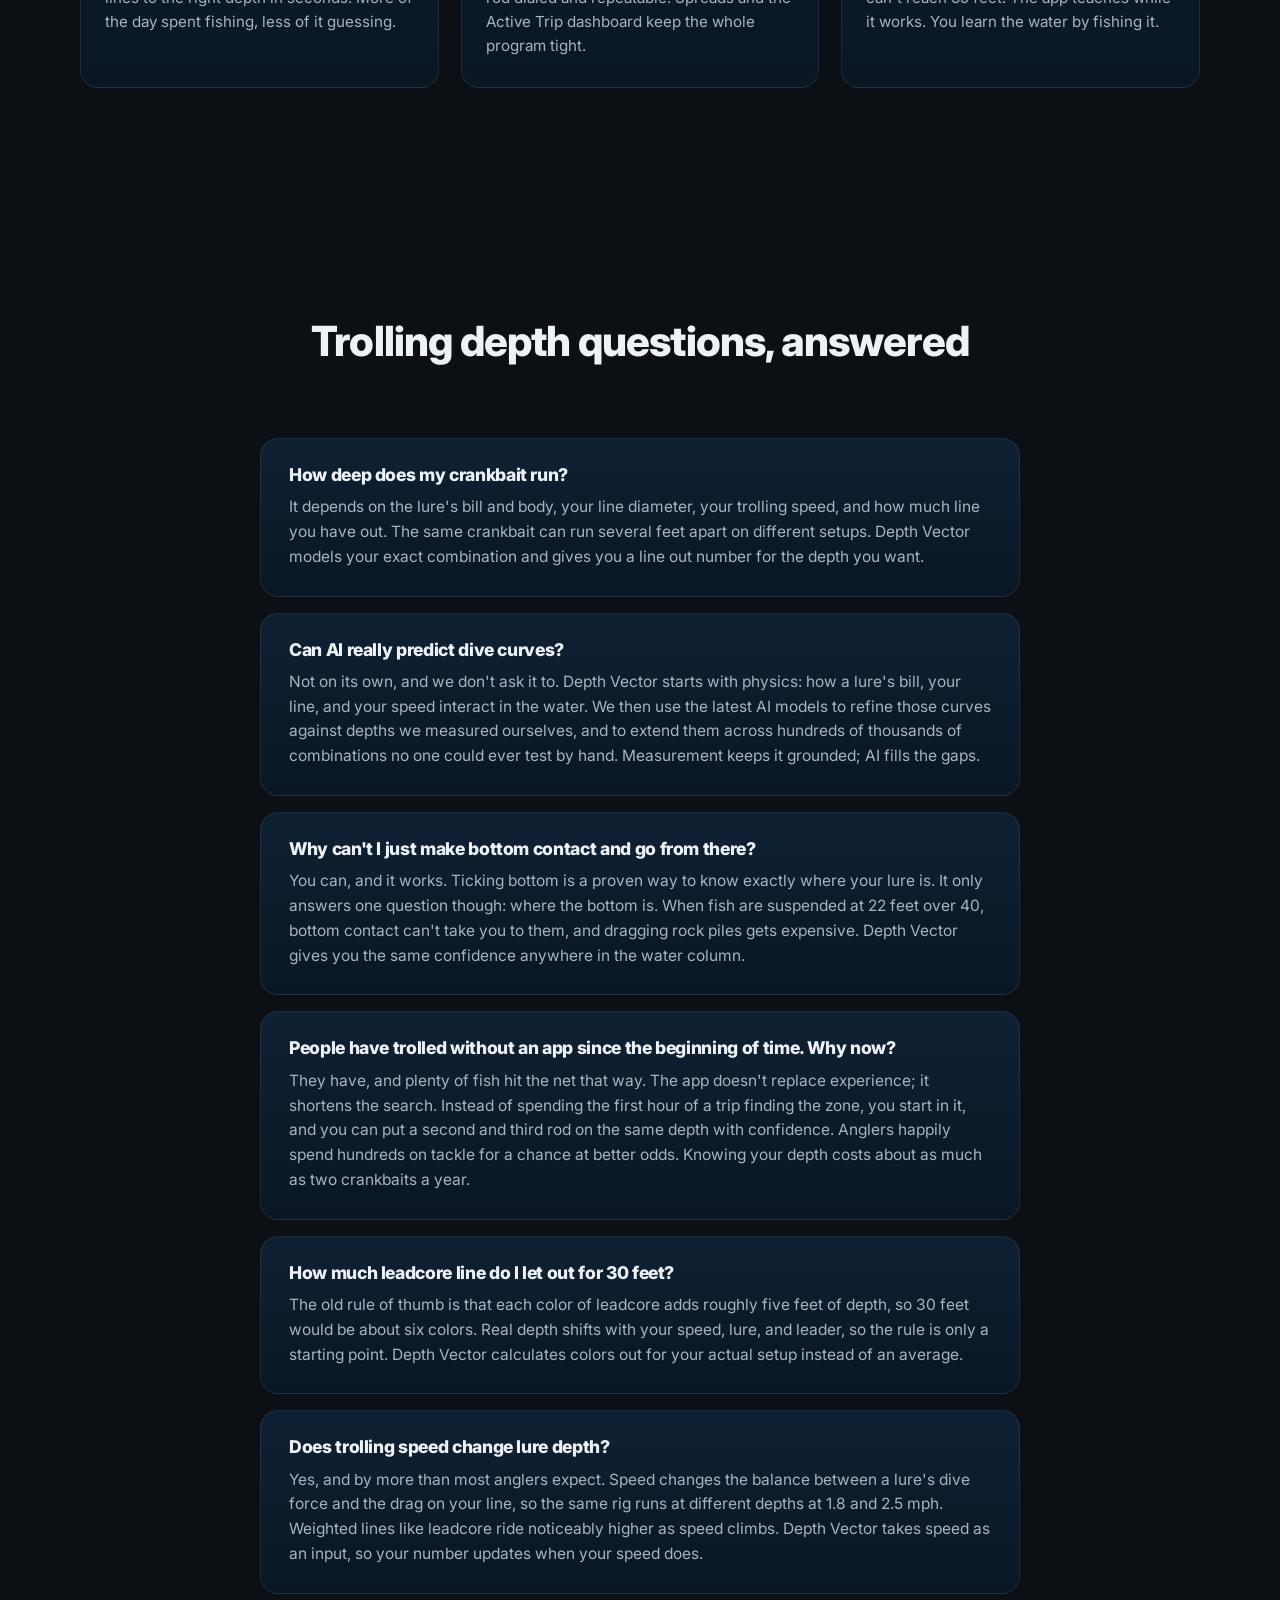
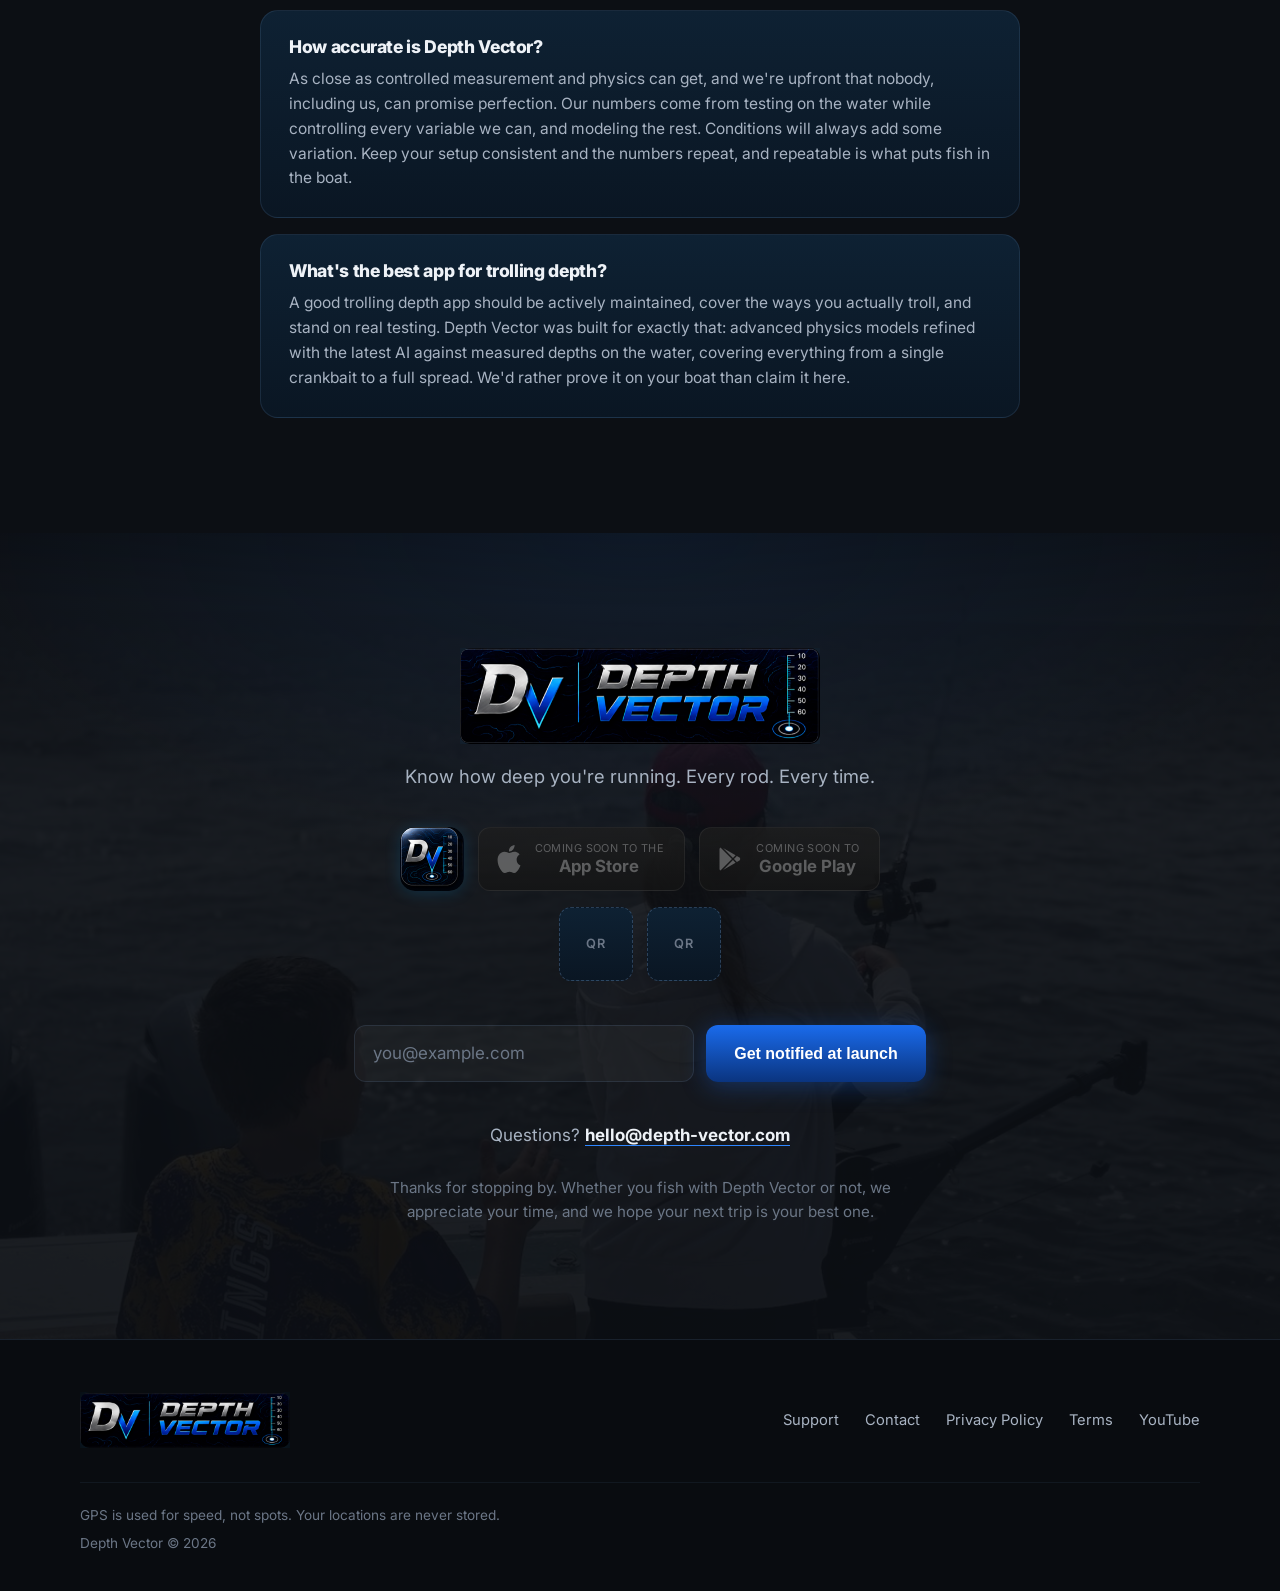
==== commit bd8a4542: "Variables outro leads with control your controllables Co-Authored-By: Claude Fable 5 <noreply@anthro" ====
--- a/index.html
+++ b/index.html
@@ -411,7 +411,7 @@
           </div>
         </div>
         <div class="prose narrow-prose reveal">
-          <p class="var-outro">Here's the good news: you don't have to be perfect, you have to be repeatable. Control the variables you can, know the ones you can't, and set your rods up the same way every time. Two rods rigged identically should run identically. That kind of clarity is what puts lures in the zone and keeps them there.</p>
+          <p class="var-outro">The thought is simple: control your controllables first, and you'll be much more accurate. Fill your spools the same, rig your rods the same, hold your speed steady, and the variables you can't control get a lot smaller. Two rods rigged identically should run identically. That kind of repeatability is what puts lures in the zone and keeps them there.</p>
         </div>
       </div>
     </section>
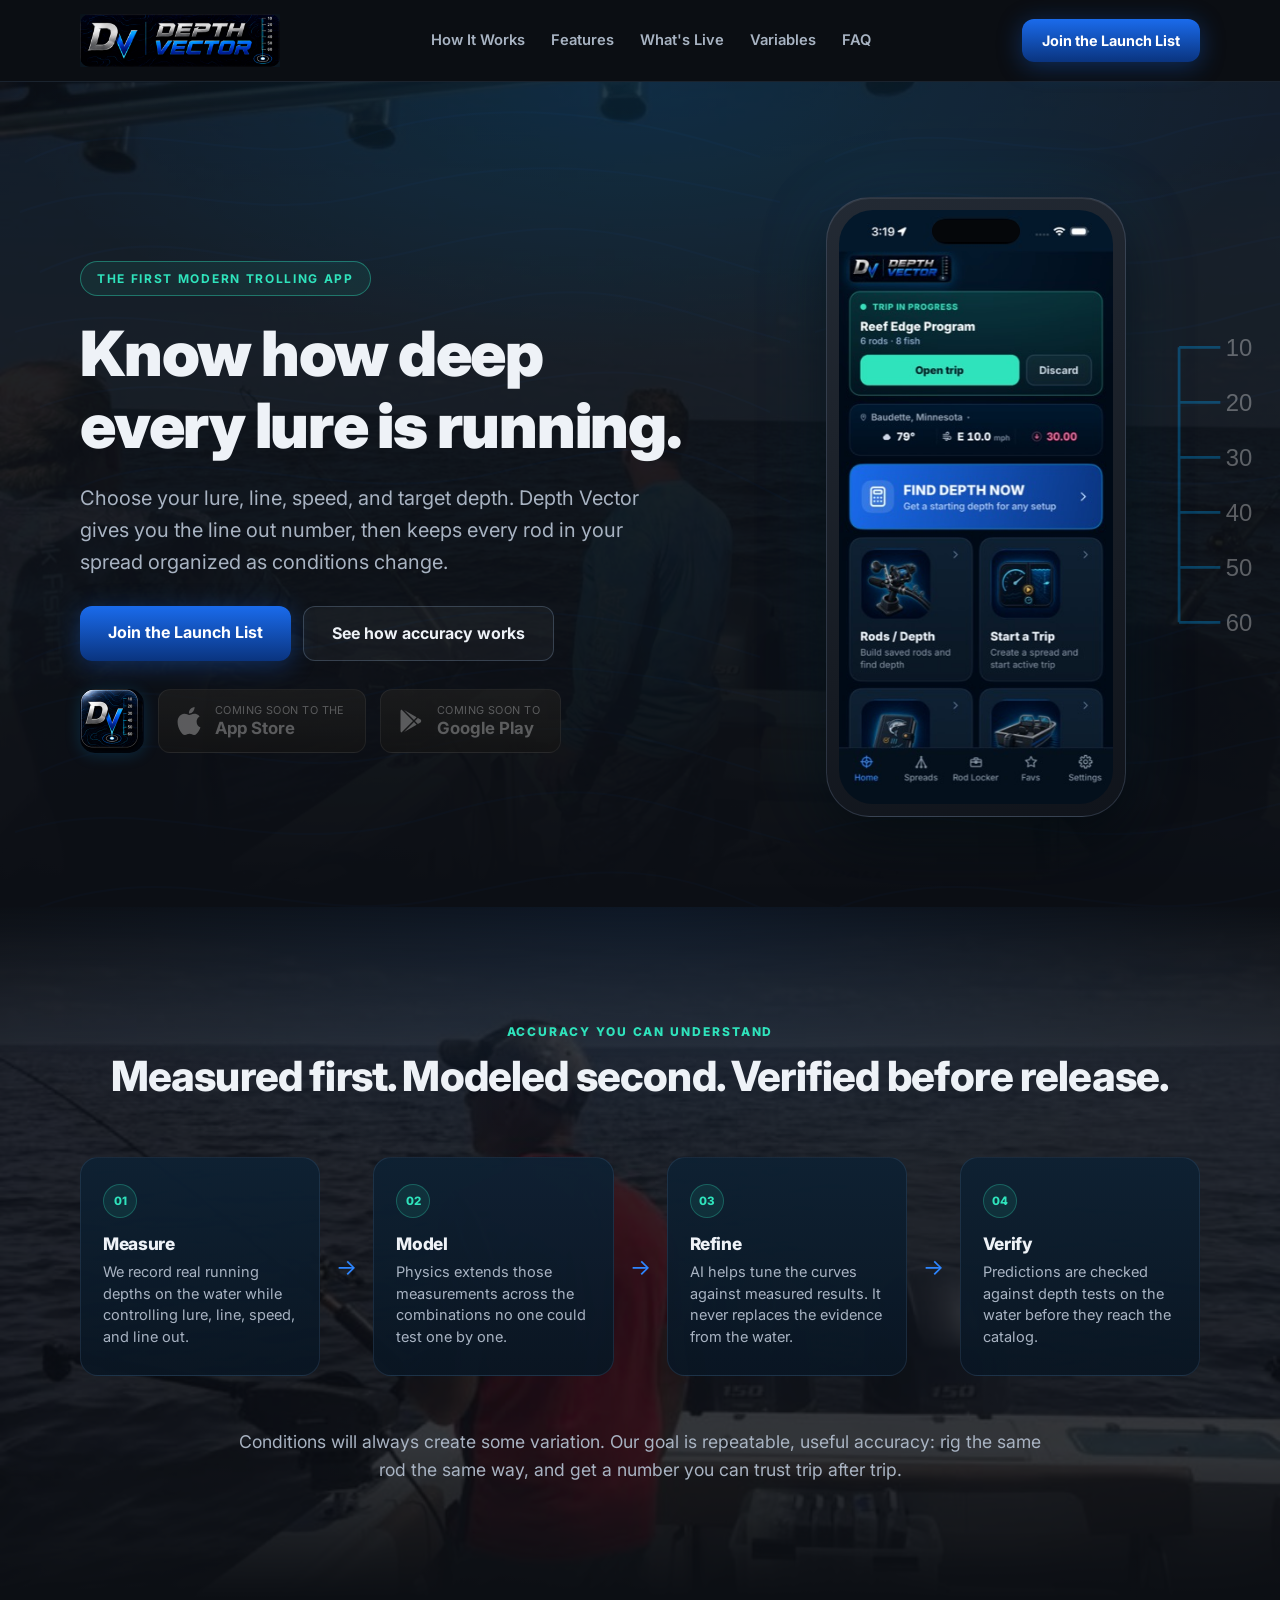
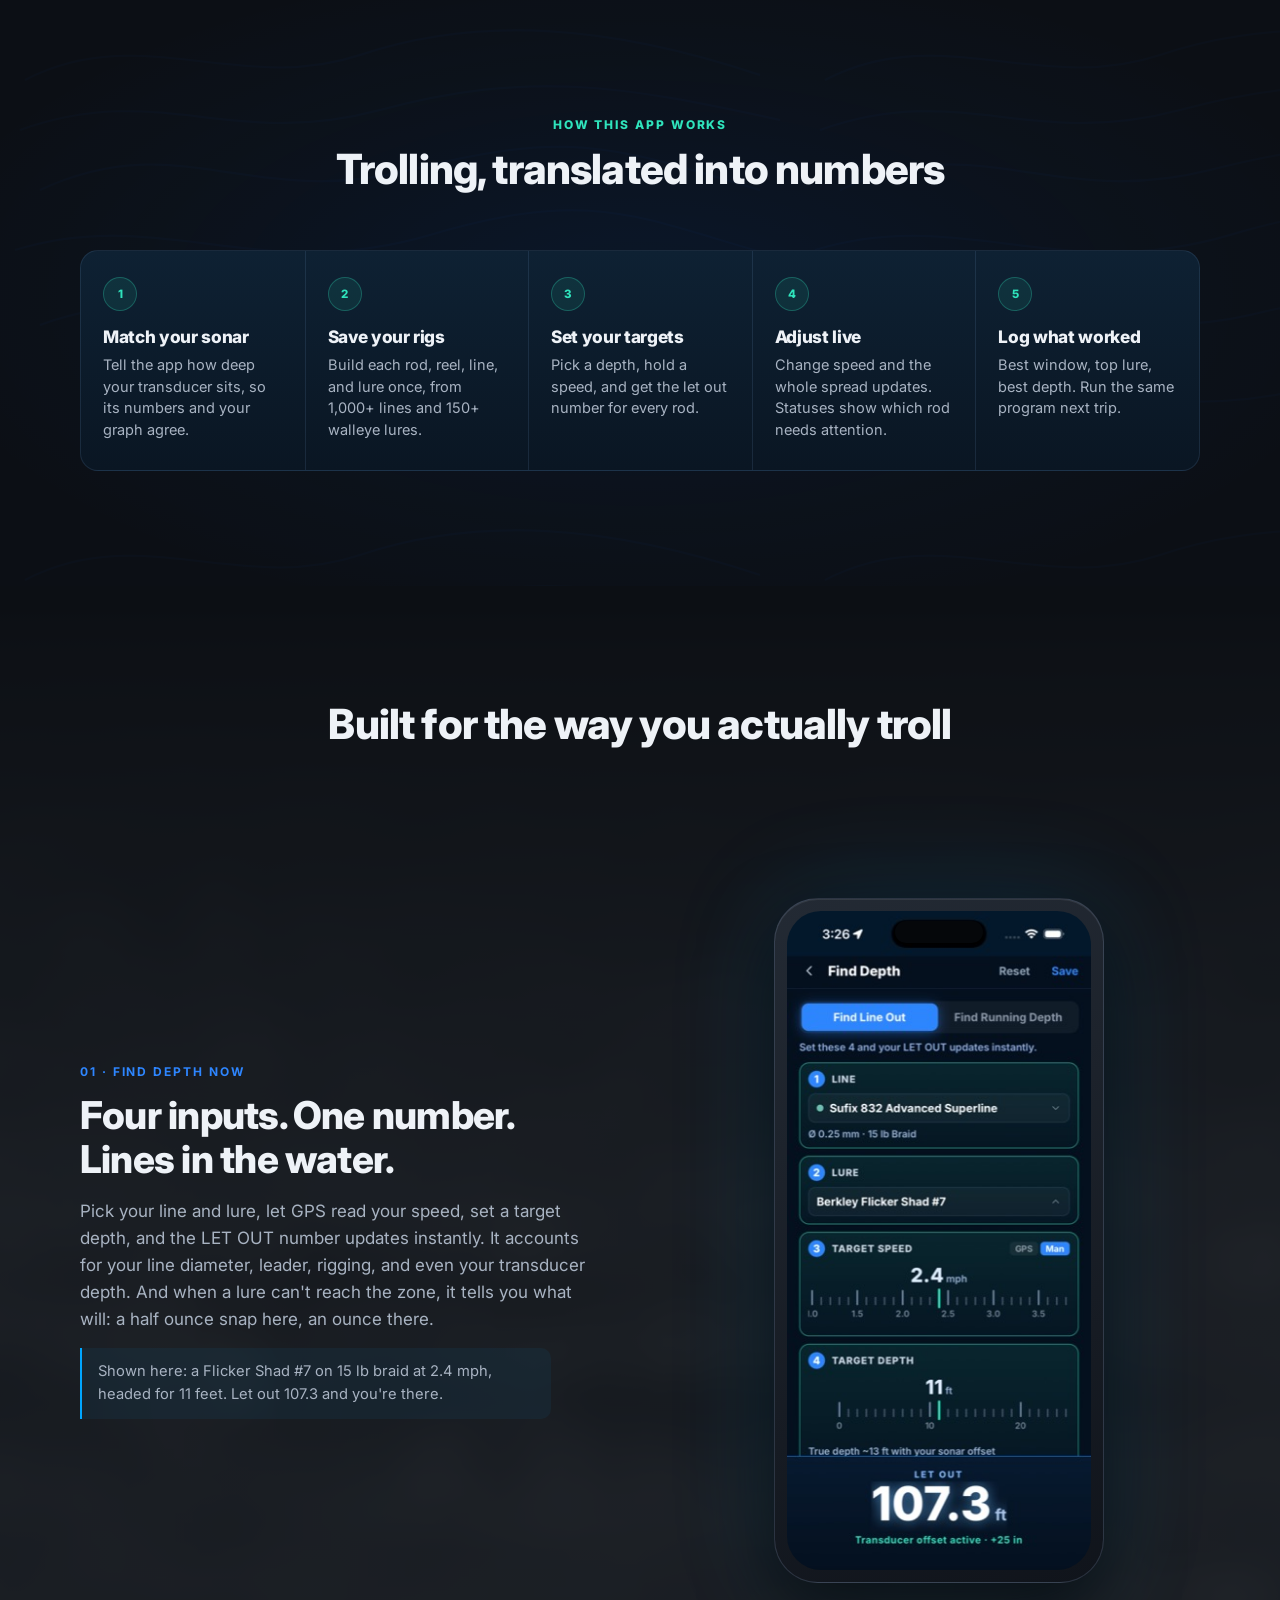
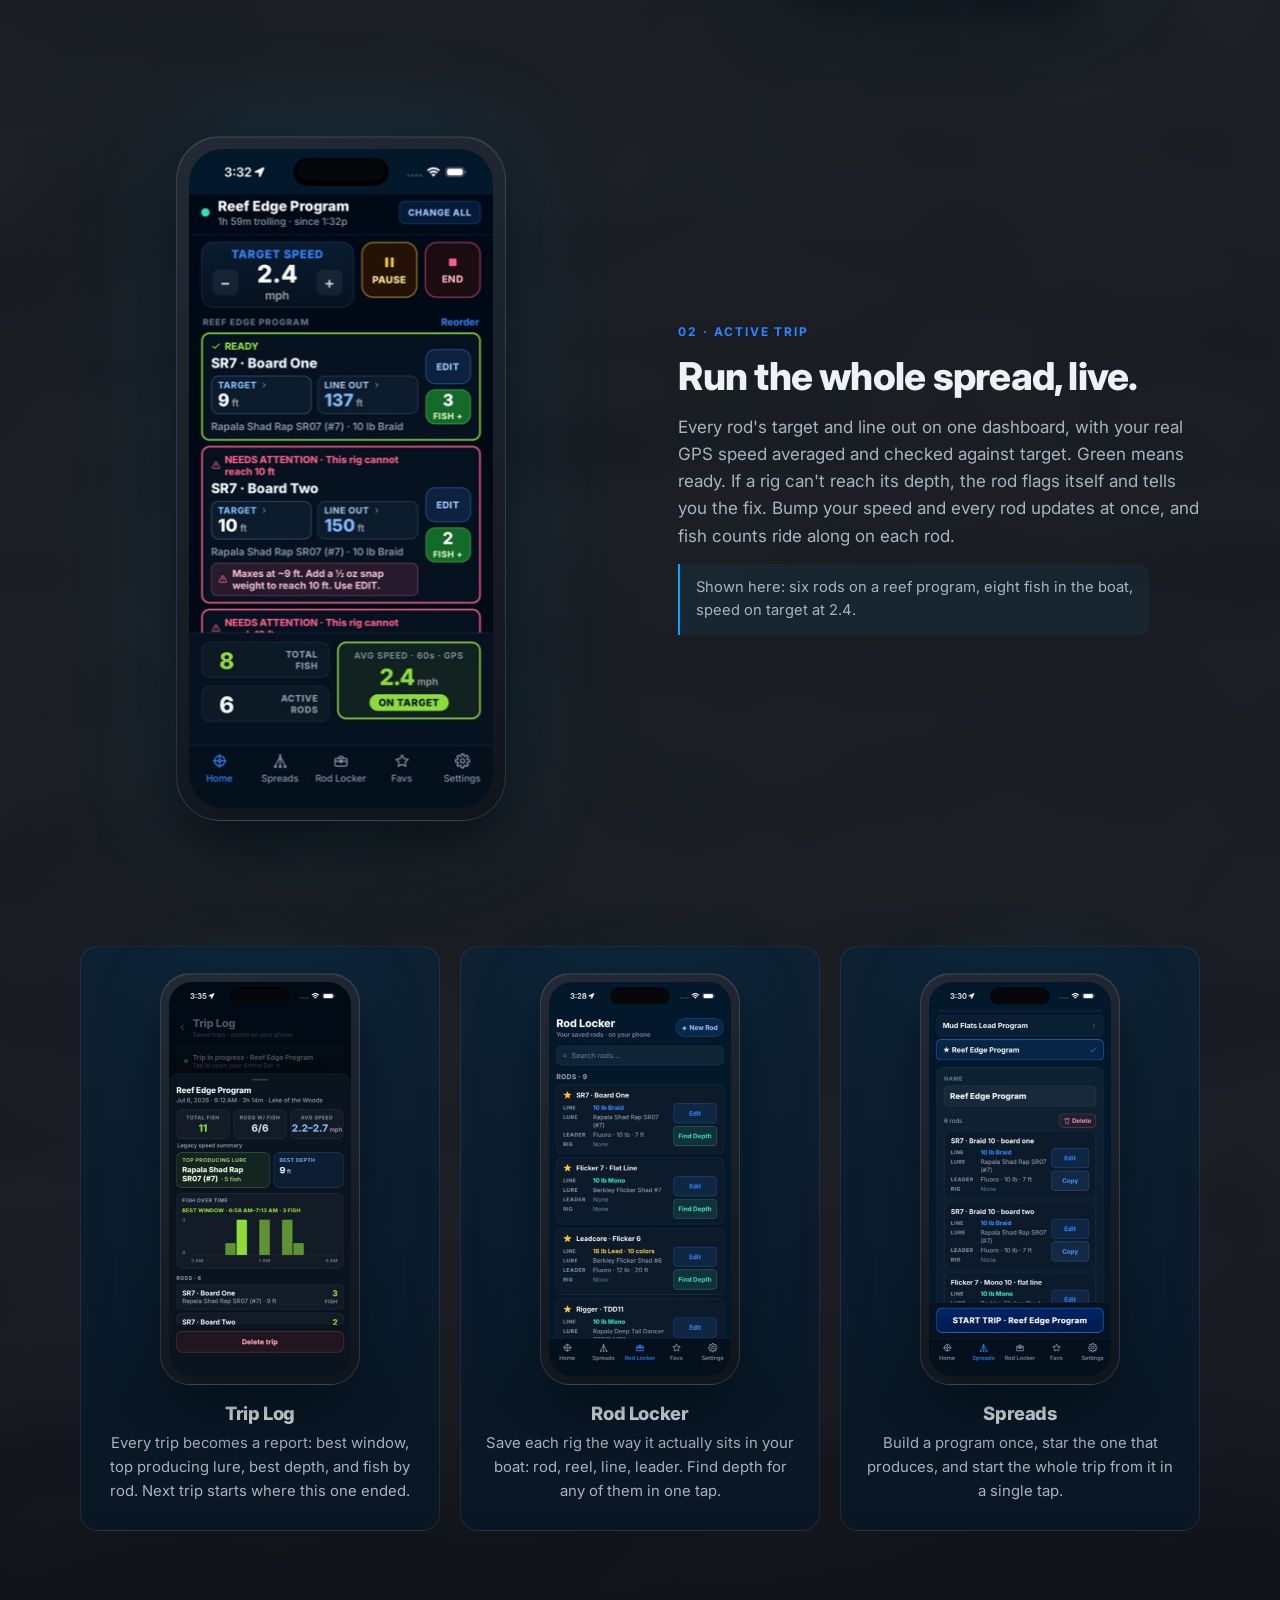
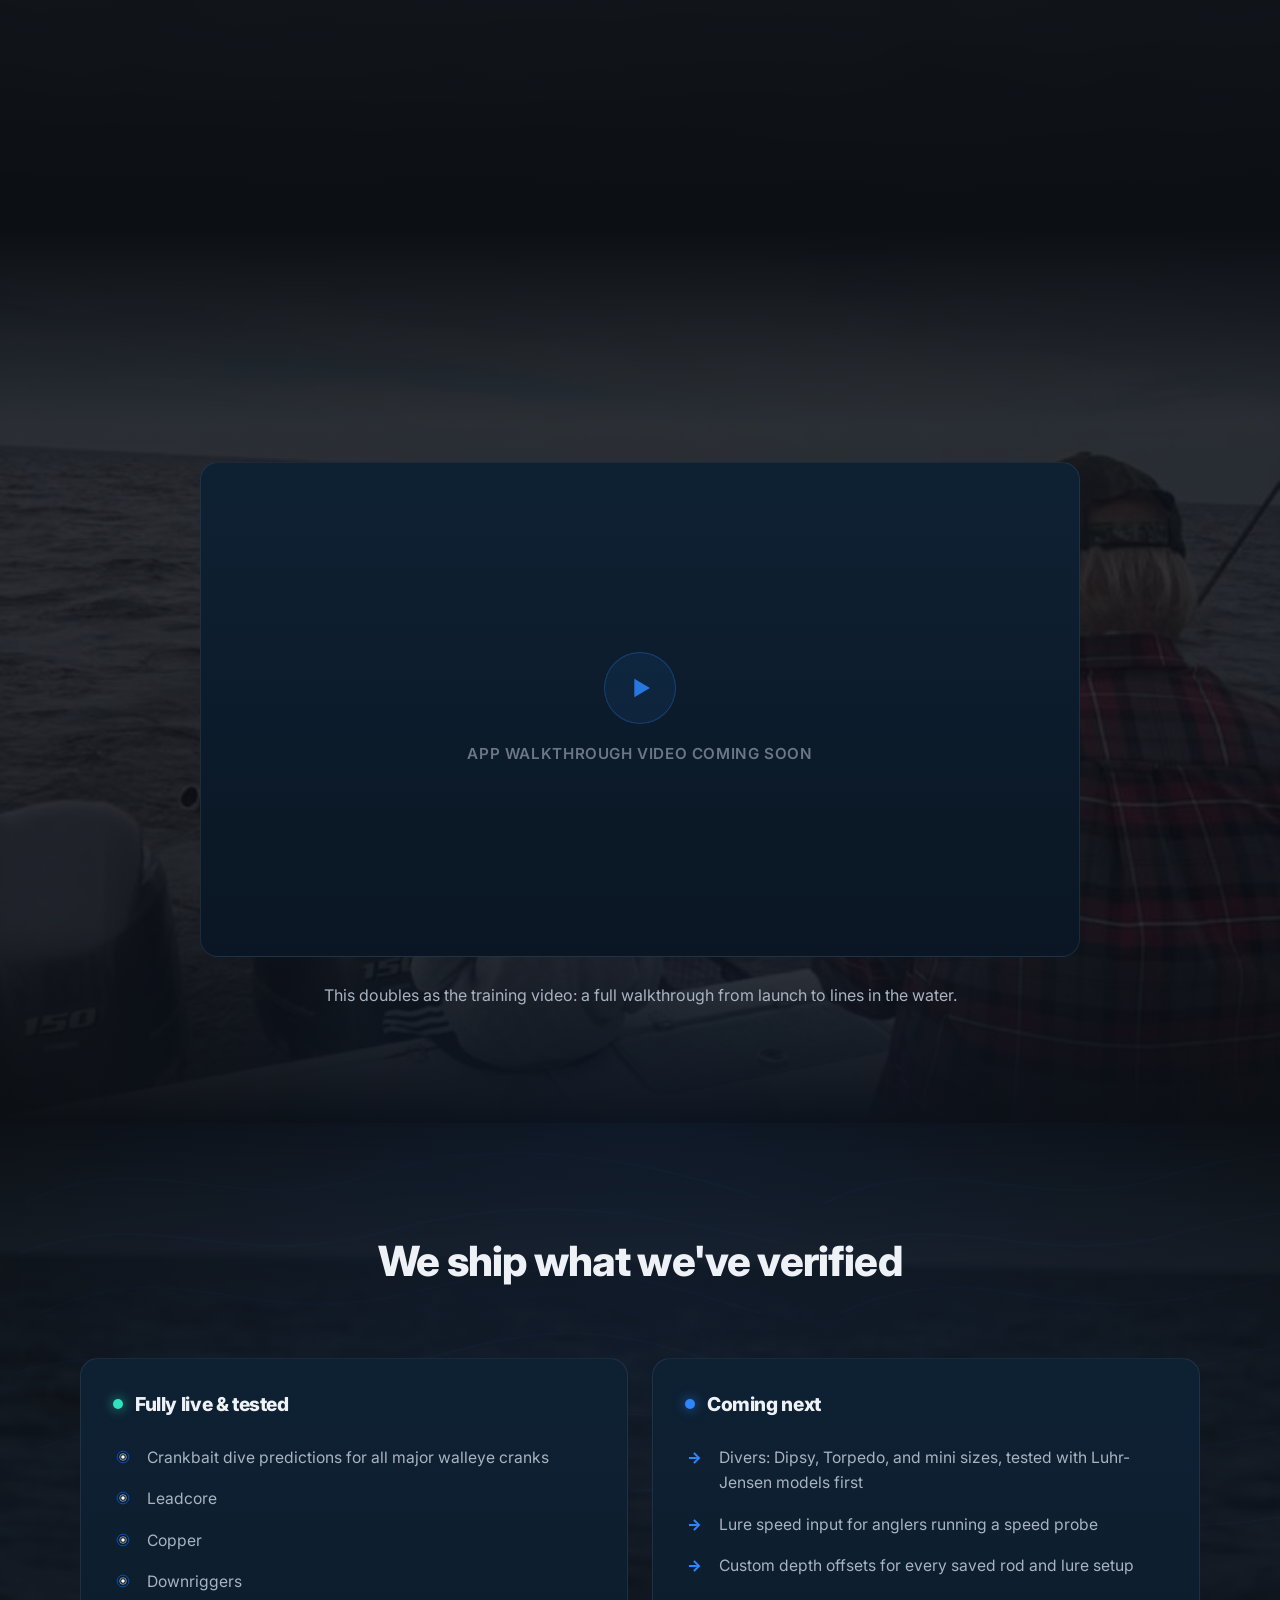
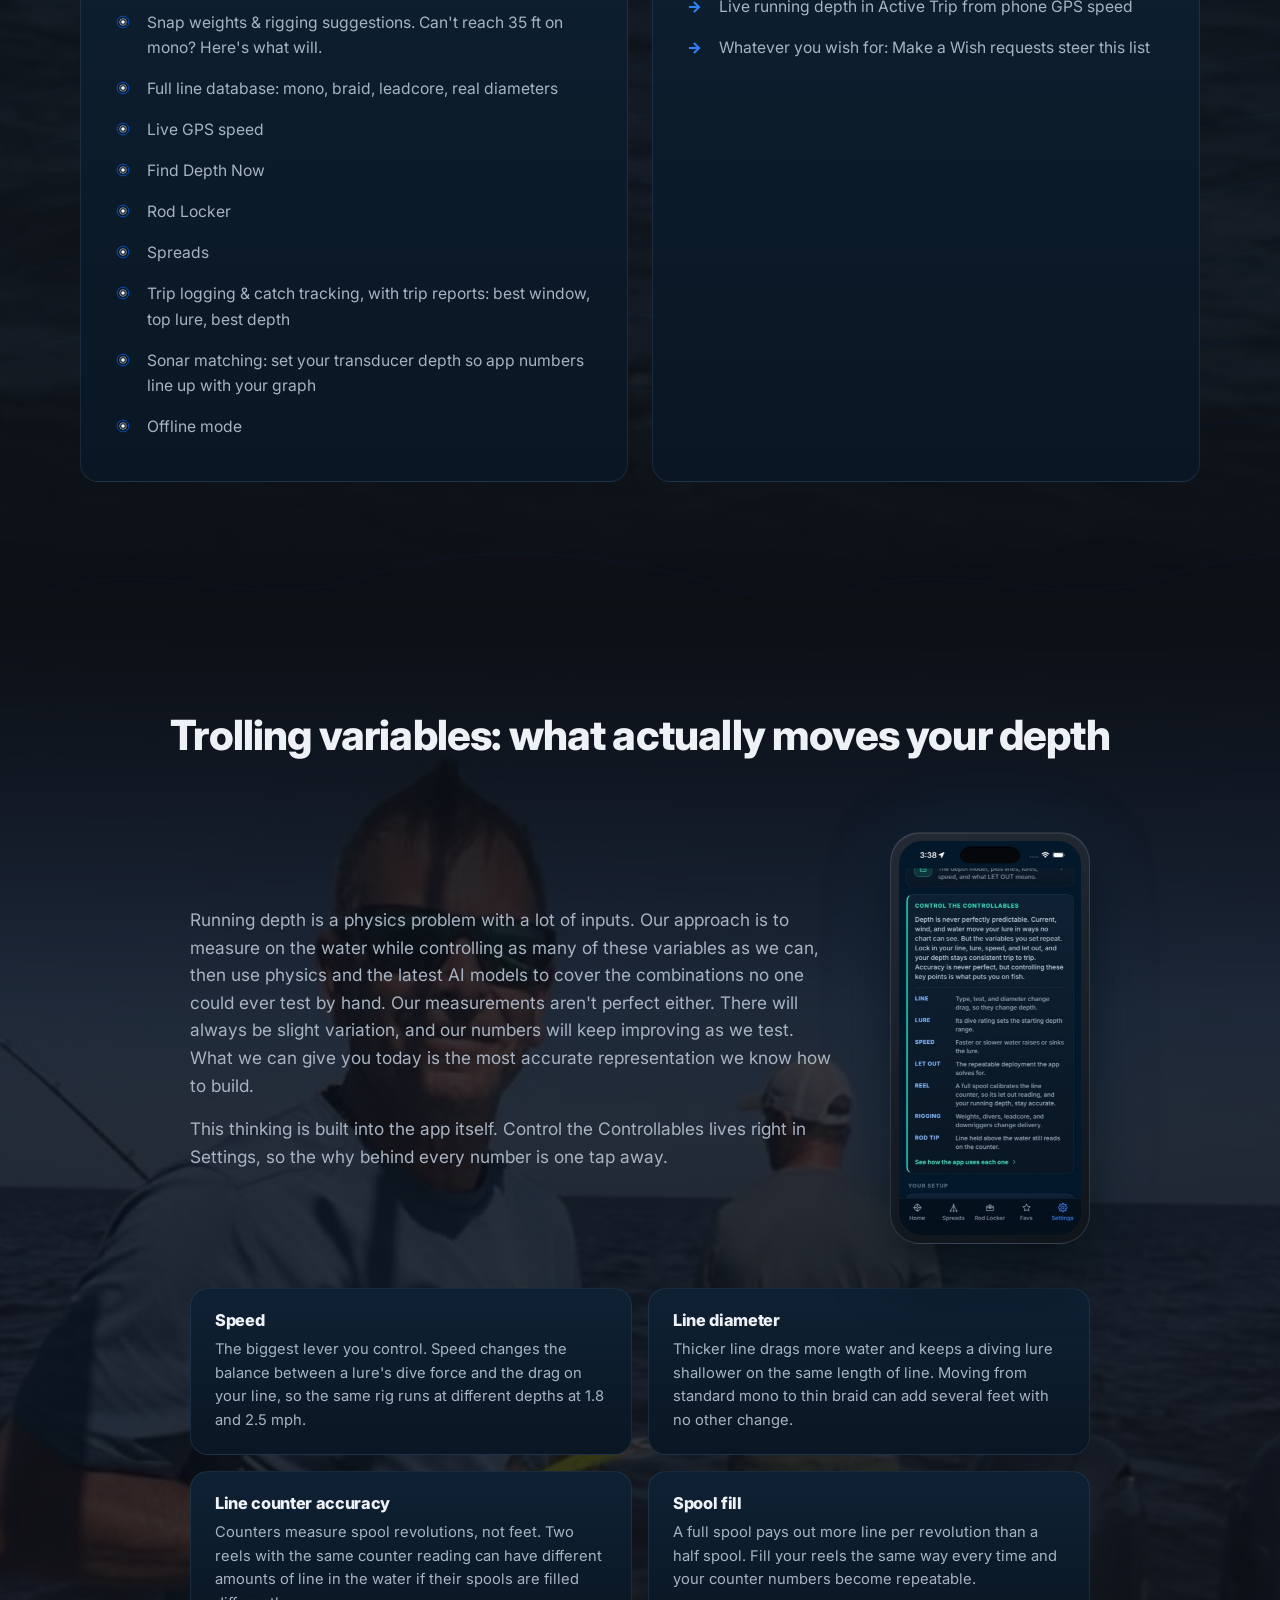
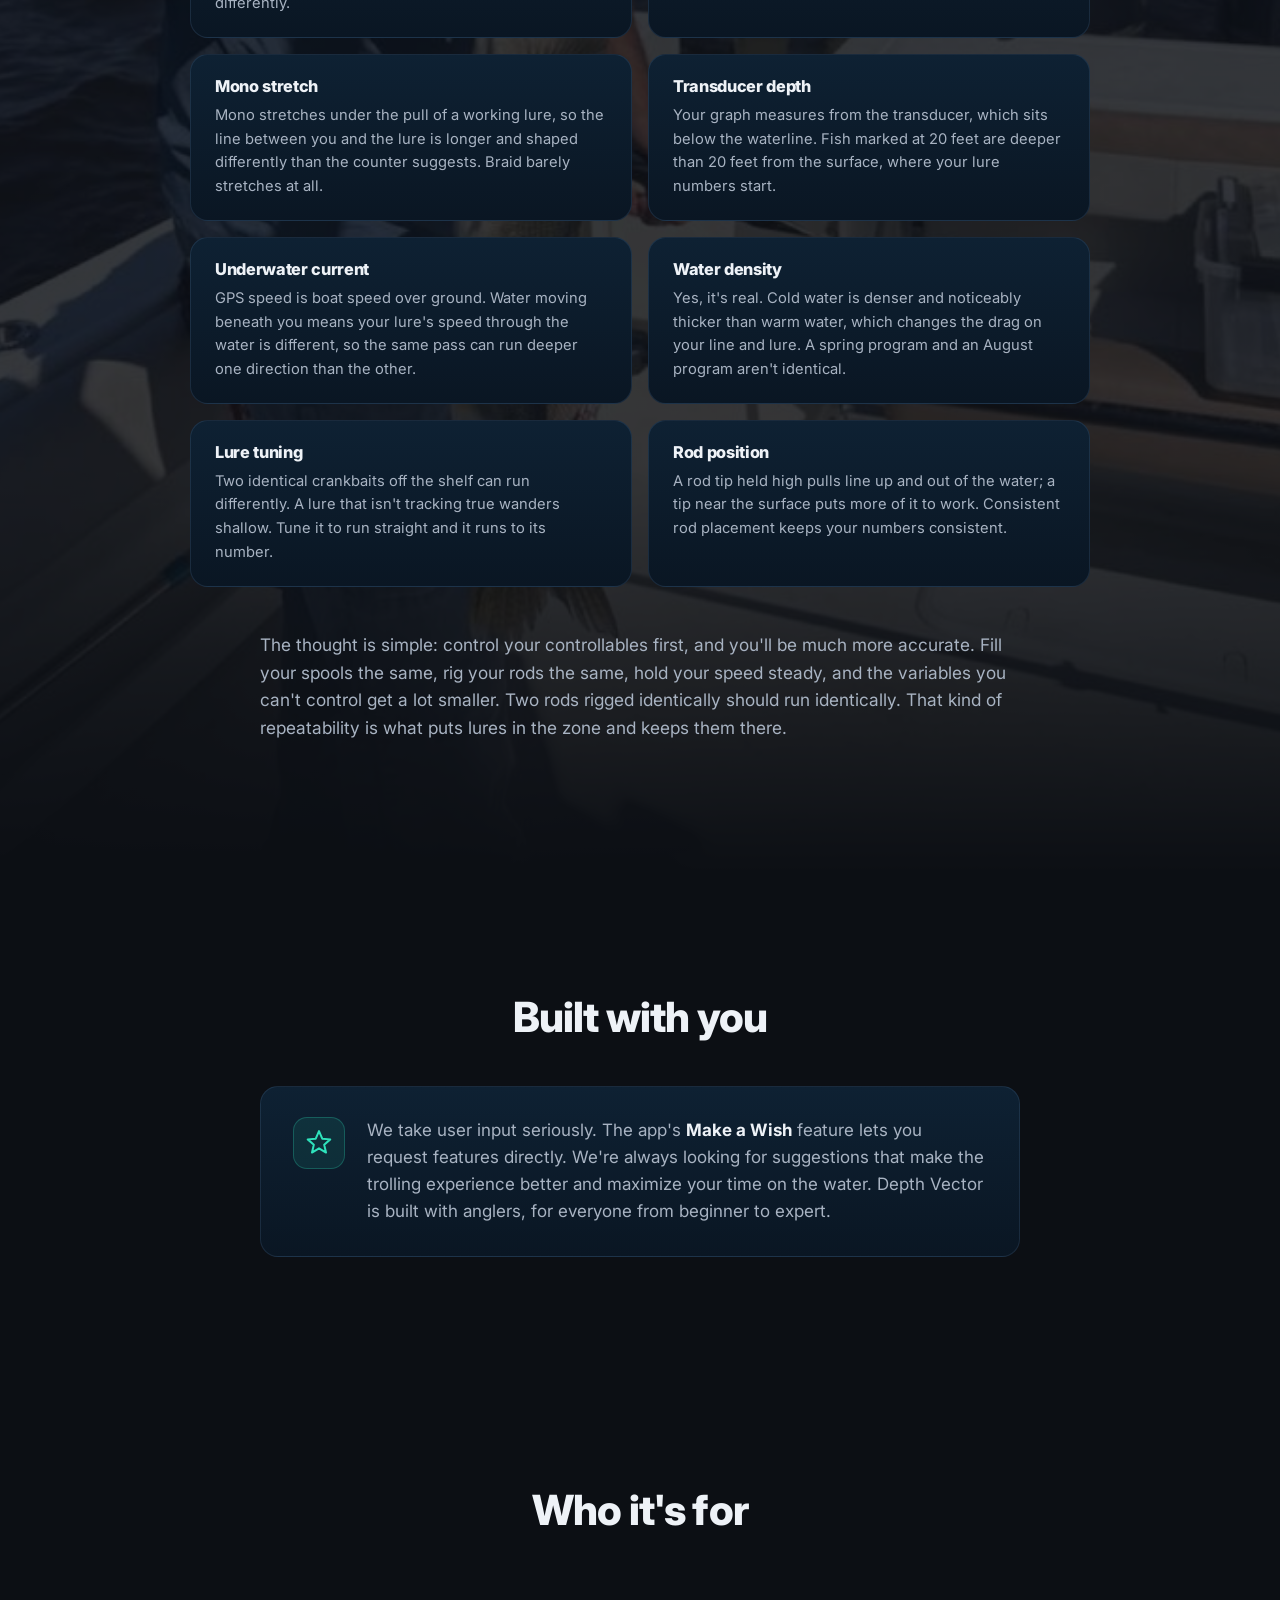
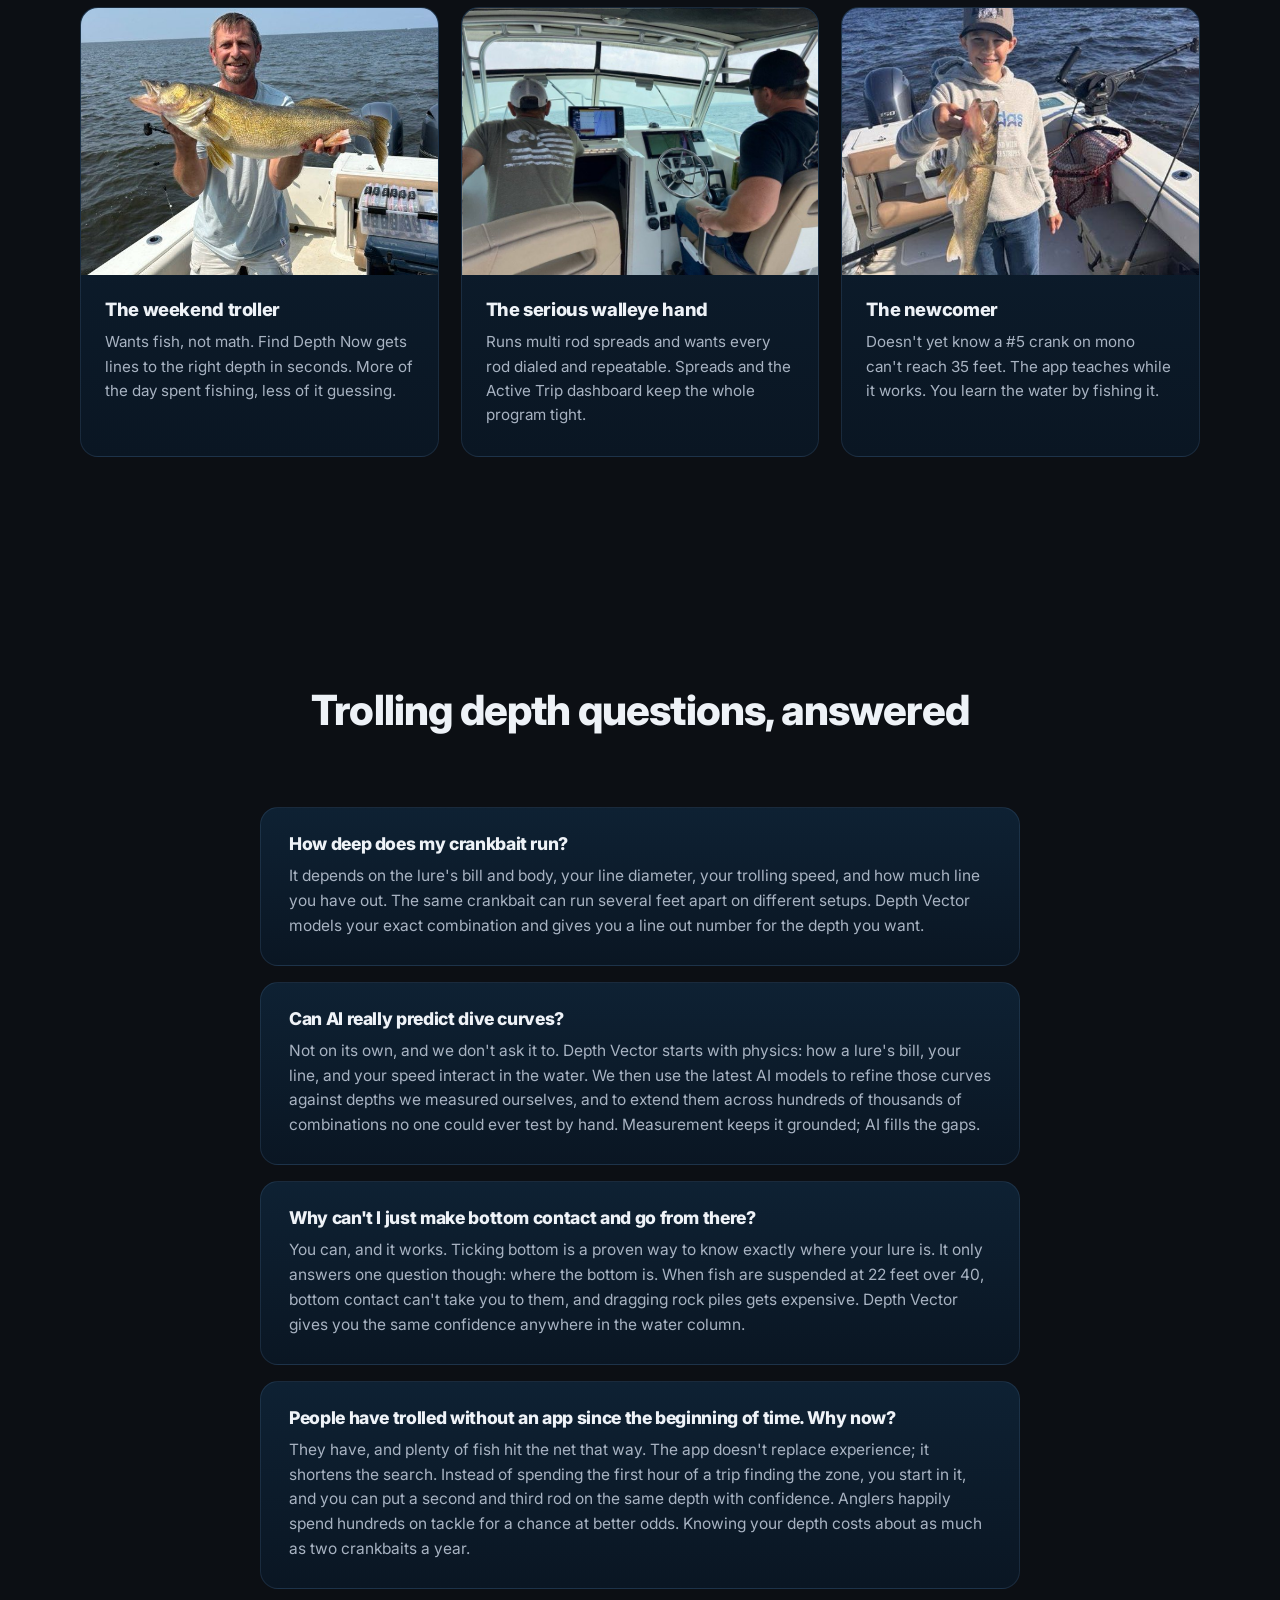
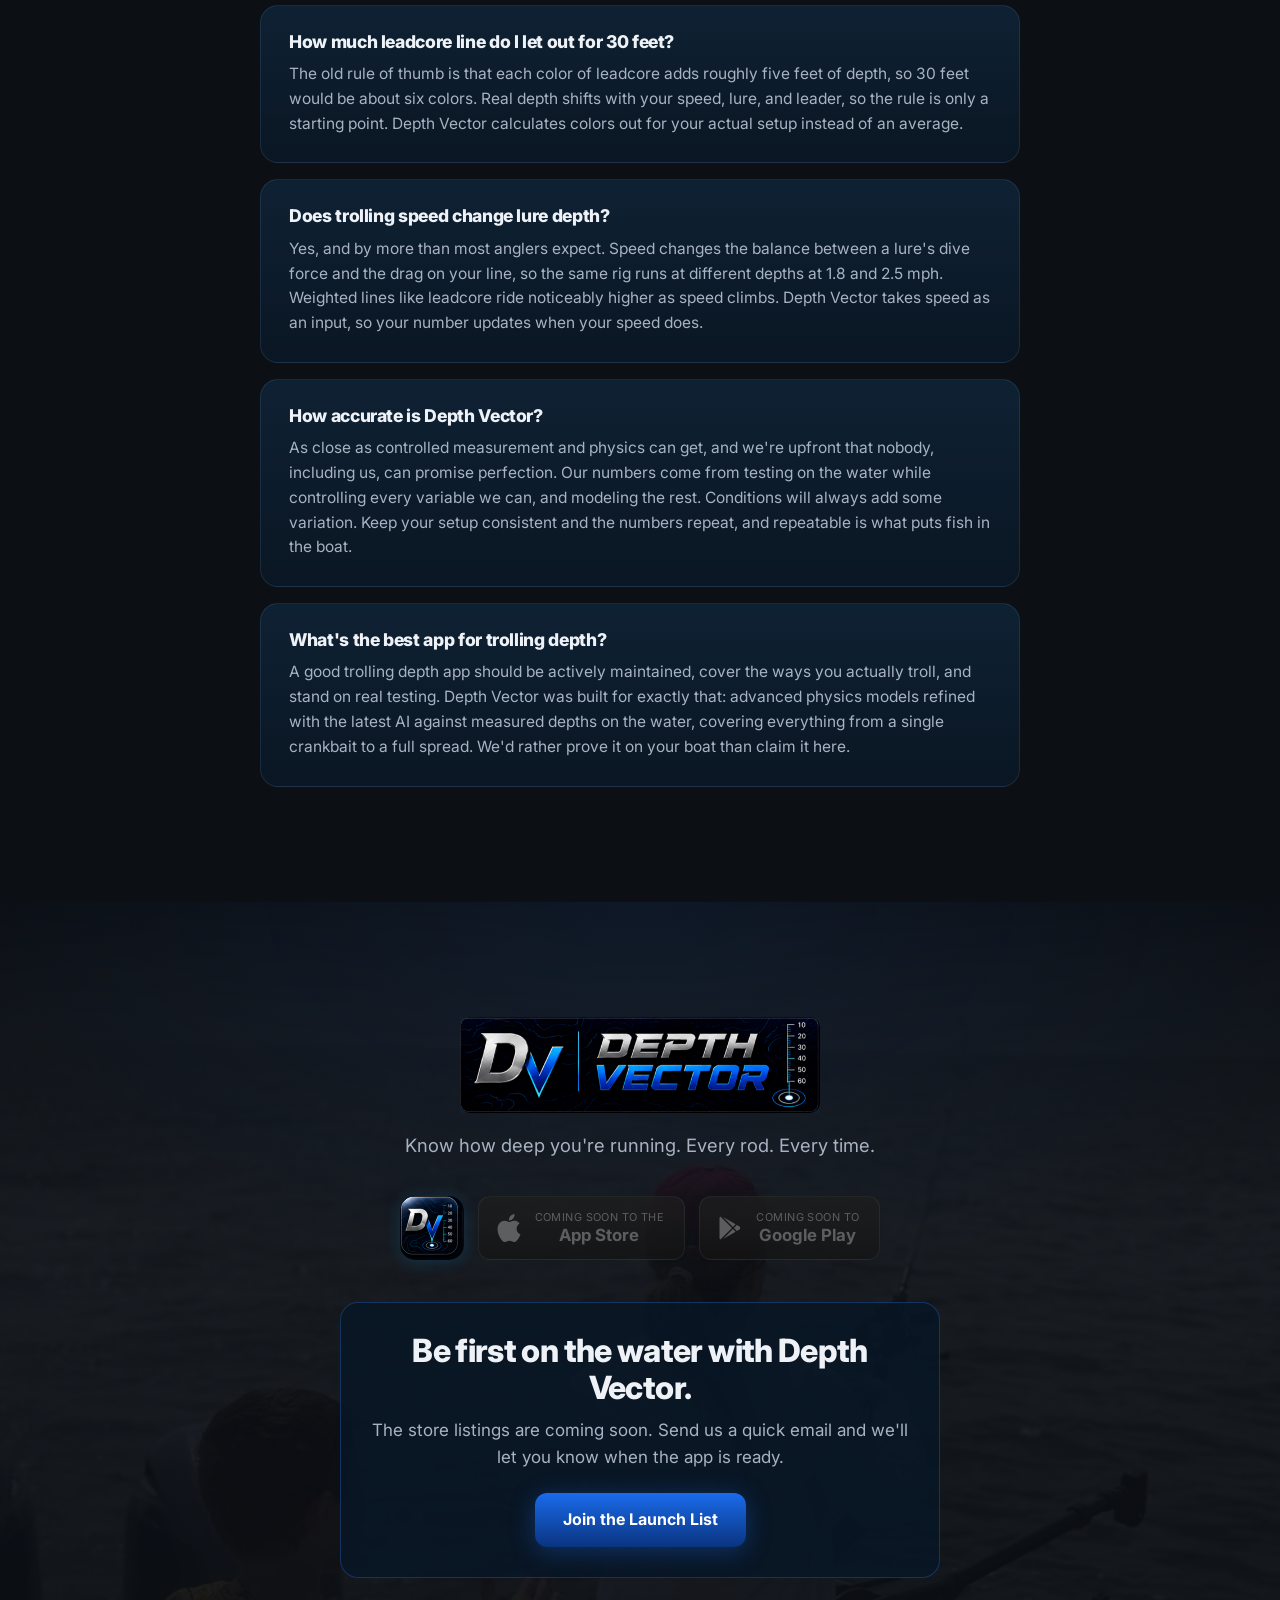
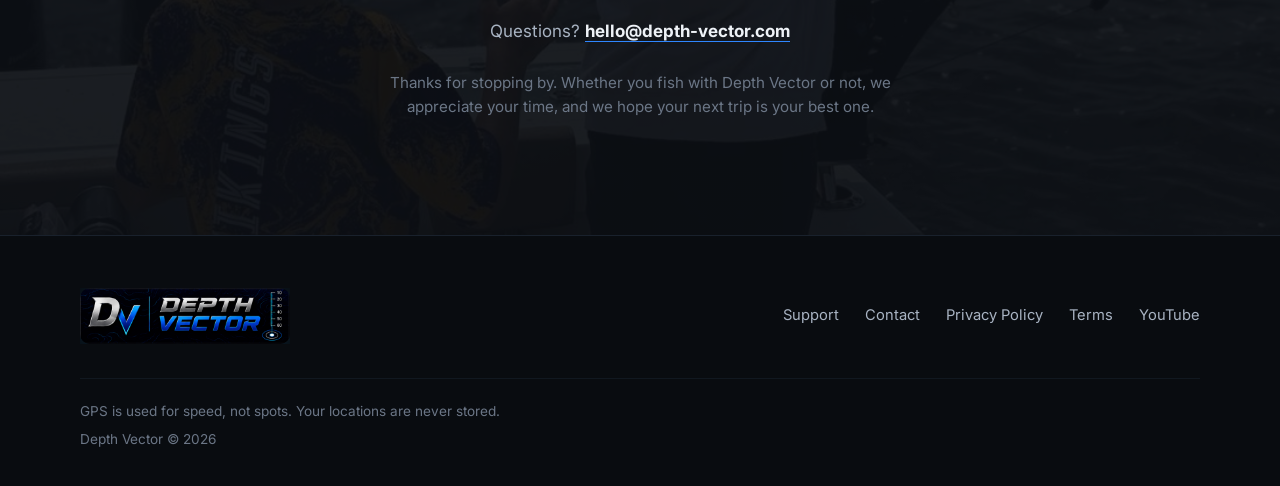
==== commit 332e36b5: "Real app screenshots everywhere + How this app works + flagship features Seven screens harvested fro" ====
--- a/index.html
+++ b/index.html
@@ -12,11 +12,15 @@
     assets/bullseye.svg             — roadmap "live" bullet marker                      [PRESENT]
     (brand source pack: assets/depth_vector_premium_assets_v3/ — dark versions only;
      transparent_png/ exports have edge artifacts, do not use)
-    assets/screenshot-home.png      — Home screen (hero phone)              [placeholder]
-    assets/screenshot-quickdepth.png — Quick Depth screen                    [placeholder]
-    assets/screenshot-activetrip.png — Active Trip dashboard                 [placeholder]
-    assets/screenshot-rodlocker.png — Rod Locker screen                      [placeholder]
-    assets/screenshot-spreads.png   — Spreads screen                         [placeholder]
+    assets/screenshot-home.jpg      — Home screen (hero phone)                          [PRESENT]
+    assets/screenshot-quickdepth.jpg — Find Depth Now with LET OUT result               [PRESENT]
+    assets/screenshot-activetrip.jpg — Active Trip dashboard, statuses + GPS on target  [PRESENT]
+    assets/screenshot-triplog.jpg   — Trip report: best window, top lure, best depth    [PRESENT]
+    assets/screenshot-rodlocker.jpg — Rod Locker screen                                 [PRESENT]
+    assets/screenshot-spreads.jpg   — Spreads with a selected program                   [PRESENT]
+    assets/screenshot-education.jpg — Control the Controllables (variables section)     [PRESENT]
+    assets/screenshot-guide.jpg     — How this app works guide (unused spare)           [PRESENT]
+    (all captured from the simulator demo dataset; recapture after big UI changes)
     assets/photo-hero.jpg           — hero background fishing photo          [PRESENT]
     assets/photo-cta.jpg            — download CTA background photo          [PRESENT]
     assets/bg-why.jpg               — "why" section background               [PRESENT]
@@ -165,13 +169,13 @@
     <div class="container header-inner">
       <a href="#top" class="header-logo asset" data-asset="assets/logo-wordmark.png" data-alt="Depth Vector" data-label="Depth Vector"></a>
       <nav class="header-nav" aria-label="Primary">
+        <a href="#how">How It Works</a>
         <a href="#features">Features</a>
-        <a href="#video">In Action</a>
         <a href="#roadmap">What's Live</a>
         <a href="#variables">Variables</a>
         <a href="#faq">FAQ</a>
       </nav>
-      <a href="#download" class="btn btn-primary btn-small">Get the App</a>
+      <a href="#download" class="btn btn-primary btn-small">Join the Launch List</a>
     </div>
   </header>
 
@@ -183,10 +187,15 @@
       <div class="contour-layer" aria-hidden="true"></div>
       <img class="depth-scale-accent" src="assets/depth_scale_10_60.svg" alt="" aria-hidden="true">
       <div class="container hero-inner">
-        <div class="hero-copy reveal">
+        <div class="hero-copy">
           <span class="pill">The First Modern Trolling App</span>
-          <h1>Know how deep you're running. Every rod. Every time.</h1>
-          <p class="subhead">Advanced physics models, refined with AI against real depth testing on the water. Real depth numbers for the way you actually troll, from your first crankbait to a full spread.</p>
+          <h1>Know how deep every lure is running.</h1>
+          <p class="subhead">Choose your lure, line, speed, and target depth. Depth Vector gives you the line out number, then keeps every rod in your spread organized as conditions change.</p>
+
+          <div class="hero-actions">
+            <a href="#download" class="btn btn-primary">Join the Launch List</a>
+            <a href="#accuracy" class="btn btn-secondary">See how accuracy works</a>
+          </div>
 
           <div class="store-row">
             <div class="app-icon-badge asset" data-asset="assets/favicon.png" data-alt="Depth Vector app icon" data-label=""></div>
@@ -200,38 +209,47 @@
               <span><small>Coming Soon to</small><strong>Google Play</strong></span>
             </div>
           </div>
-          <div class="qr-row">
-            <div class="qr asset" data-asset="assets/qr-appstore.png" data-alt="QR code linking to Depth Vector on the App Store" data-label="QR"></div>
-            <div class="qr asset" data-asset="assets/qr-googleplay.png" data-alt="QR code linking to Depth Vector on Google Play" data-label="QR"></div>
-          </div>
-        </div>
-
-        <div class="hero-phone reveal">
+        </div>
+
+        <div class="hero-phone">
           <div class="phone">
-            <div class="phone-screen asset" data-asset="assets/screenshot-home.png" data-alt="Depth Vector home screen showing live weather, barometric pressure, and quick actions" data-label="Home screen"></div>
+            <div class="phone-screen asset" data-asset="assets/screenshot-home.jpg" data-alt="Depth Vector home screen with a trip in progress, live weather for Baudette Minnesota, and Find Depth Now" data-label="Home screen"></div>
           </div>
         </div>
       </div>
     </section>
 
     <!-- ============ 2. WHY DEPTH VECTOR ============ -->
-    <section class="why section">
+    <section class="why section" id="accuracy">
       <div class="section-bg asset" data-asset="assets/bg-why.jpg" data-bg data-label=""></div>
       <div class="container">
-        <h2 class="section-title reveal">A smarter trolling depth calculator</h2>
-        <div class="claim-grid reveal">
-          <div class="claim-card">
-            <span class="claim-kicker accent-blue">The Engine</span>
-            <h3>Advanced physics + AI modeling, not a lookup table</h3>
-            <p>Real dive physics for your exact lure, line, and speed, refined with AI against measured depths from our own testing.</p>
-          </div>
-          <div class="claim-card">
-            <span class="claim-kicker accent-cyan">The Proof</span>
-            <h3>Grounded in real testing on the water</h3>
-            <p>We test relentlessly, rod by rod and line type by line type. Predictions are checked against measured depth before they ship.</p>
-          </div>
-        </div>
-        <p class="why-pitch reveal">No one can physically test every combination of lure, line, speed, and line out. There are hundreds of thousands of them, and conditions on the water never repeat exactly. So we built something smarter: we test relentlessly, and we use physics and the latest AI models to intelligently cover the rest. The result is the first modern trolling app, a maintained, full trip system for everyone from your first crankbait to a full spread. Pick your lure and line, set your speed, and get real line out numbers for the depth you want.</p>
+        <span class="section-eyebrow reveal">Accuracy you can understand</span>
+        <h2 class="section-title reveal">Measured first. Modeled second. Verified before release.</h2>
+        <div class="accuracy-flow reveal" aria-label="How Depth Vector builds accurate predictions">
+          <div class="accuracy-step"><span>01</span><h3>Measure</h3><p>We record real running depths on the water while controlling lure, line, speed, and line out.</p></div>
+          <div class="accuracy-arrow" aria-hidden="true">→</div>
+          <div class="accuracy-step"><span>02</span><h3>Model</h3><p>Physics extends those measurements across the combinations no one could test one by one.</p></div>
+          <div class="accuracy-arrow" aria-hidden="true">→</div>
+          <div class="accuracy-step"><span>03</span><h3>Refine</h3><p>AI helps tune the curves against measured results. It never replaces the evidence from the water.</p></div>
+          <div class="accuracy-arrow" aria-hidden="true">→</div>
+          <div class="accuracy-step"><span>04</span><h3>Verify</h3><p>Predictions are checked against depth tests on the water before they reach the catalog.</p></div>
+        </div>
+        <p class="why-pitch reveal">Conditions will always create some variation. Our goal is repeatable, useful accuracy: rig the same rod the same way, and get a number you can trust trip after trip.</p>
+      </div>
+    </section>
+
+    <section class="trip-flow section" id="how" aria-labelledby="trip-flow-title">
+      <div class="contour-layer" aria-hidden="true"></div>
+      <div class="container">
+        <span class="section-eyebrow reveal">How this app works</span>
+        <h2 class="section-title reveal" id="trip-flow-title">Trolling, translated into numbers</h2>
+        <div class="trip-steps reveal">
+          <div class="trip-step"><span>1</span><h3>Match your sonar</h3><p>Tell the app how deep your transducer sits, so its numbers and your graph agree.</p></div>
+          <div class="trip-step"><span>2</span><h3>Save your rigs</h3><p>Build each rod, reel, line, and lure once, from 1,000+ lines and 150+ walleye lures.</p></div>
+          <div class="trip-step"><span>3</span><h3>Set your targets</h3><p>Pick a depth, hold a speed, and get the let out number for every rod.</p></div>
+          <div class="trip-step"><span>4</span><h3>Adjust live</h3><p>Change speed and the whole spread updates. Statuses show which rod needs attention.</p></div>
+          <div class="trip-step"><span>5</span><h3>Log what worked</h3><p>Best window, top lure, best depth. Run the same program next trip.</p></div>
+        </div>
       </div>
     </section>
 
@@ -241,55 +259,55 @@
       <div class="container">
         <h2 class="section-title reveal">Built for the way you actually troll</h2>
 
-        <div class="feature-row reveal">
+        <div class="feature-row feature-hero reveal">
           <div class="feature-copy">
-            <span class="feature-kicker">Quick Depth</span>
-            <h3>Target depth in. Line out. Done.</h3>
-            <p>The keystone of the app: enter the depth you want and the speed you're pulling, and get your line out number instantly. Works for every lure and line combo in the catalog. No charts, no guessing, no worn out booklet in the glove box.</p>
+            <span class="feature-kicker">01 · Find Depth Now</span>
+            <h3>Four inputs. One number. Lines in the water.</h3>
+            <p>Pick your line and lure, let GPS read your speed, set a target depth, and the LET OUT number updates instantly. It accounts for your line diameter, leader, rigging, and even your transducer depth. And when a lure can't reach the zone, it tells you what will: a half ounce snap here, an ounce there.</p>
+            <p class="feature-proof">Shown here: a Flicker Shad #7 on 15 lb braid at 2.4 mph, headed for 11 feet. Let out 107.3 and you're there.</p>
           </div>
           <div class="feature-shot">
-            <div class="phone">
-              <div class="phone-screen asset" data-asset="assets/screenshot-quickdepth.png" data-alt="Depth Vector Quick Depth screen showing the line out number for a target depth and trolling speed" data-label="Quick Depth"></div>
-            </div>
-          </div>
-        </div>
-
-        <div class="feature-row flip reveal">
+            <div class="phone phone-lg">
+              <div class="phone-screen asset" data-asset="assets/screenshot-quickdepth.jpg" data-alt="Depth Vector Find Depth screen with line, lure, GPS speed, and target depth set, showing a let out of 107.3 feet" data-label="Find Depth Now"></div>
+            </div>
+          </div>
+        </div>
+
+        <div class="feature-row feature-hero flip reveal">
           <div class="feature-copy">
-            <span class="feature-kicker">Active Trip</span>
-            <h3>Run your whole spread, live.</h3>
-            <p>Every rod's target depth and line out on one dashboard, with live GPS speed off your phone. Bump your trolling speed and change every rod at once. The whole spread stays dialed.</p>
+            <span class="feature-kicker">02 · Active Trip</span>
+            <h3>Run the whole spread, live.</h3>
+            <p>Every rod's target and line out on one dashboard, with your real GPS speed averaged and checked against target. Green means ready. If a rig can't reach its depth, the rod flags itself and tells you the fix. Bump your speed and every rod updates at once, and fish counts ride along on each rod.</p>
+            <p class="feature-proof">Shown here: six rods on a reef program, eight fish in the boat, speed on target at 2.4.</p>
           </div>
           <div class="feature-shot">
-            <div class="phone">
-              <div class="phone-screen asset" data-asset="assets/screenshot-activetrip.png" data-alt="Depth Vector Active Trip dashboard showing target depth and line out for every rod with live GPS speed" data-label="Active Trip"></div>
-            </div>
-          </div>
-        </div>
-
-        <div class="feature-row reveal">
-          <div class="feature-copy">
-            <span class="feature-kicker">Rod Locker</span>
-            <h3>Your real rigs, saved once.</h3>
-            <p>Save each setup the way it actually sits in your boat: rod, reel, line. Reuse it every trip. Backed by a catalog of 150+ walleye lures and 1,000+ lines with real diameters.</p>
-          </div>
-          <div class="feature-shot">
-            <div class="phone">
-              <div class="phone-screen asset" data-asset="assets/screenshot-rodlocker.png" data-alt="Depth Vector Rod Locker screen listing saved rod, reel, and line setups" data-label="Rod Locker"></div>
-            </div>
-          </div>
-        </div>
-
-        <div class="feature-row flip reveal">
-          <div class="feature-copy">
-            <span class="feature-kicker">Spreads</span>
-            <h3>Save what works. Run it again.</h3>
-            <p>Build multi rod setups, save the ones that catch fish, and redeploy a full spread in seconds, exactly the way it worked last time.</p>
-          </div>
-          <div class="feature-shot">
-            <div class="phone">
-              <div class="phone-screen asset" data-asset="assets/screenshot-spreads.png" data-alt="Depth Vector Spreads screen showing a saved multi rod trolling setup" data-label="Spreads"></div>
-            </div>
+            <div class="phone phone-lg">
+              <div class="phone-screen asset" data-asset="assets/screenshot-activetrip.jpg" data-alt="Depth Vector Active Trip dashboard with rod statuses, fish counts, and live GPS speed reading on target" data-label="Active Trip"></div>
+            </div>
+          </div>
+        </div>
+
+        <div class="feature-trio reveal">
+          <div class="trio-card panel">
+            <div class="phone phone-sm">
+              <div class="phone-screen asset" data-asset="assets/screenshot-triplog.jpg" data-alt="Depth Vector trip report showing total fish, best window, top producing lure, and best depth" data-label="Trip Log"></div>
+            </div>
+            <h3>Trip Log</h3>
+            <p>Every trip becomes a report: best window, top producing lure, best depth, and fish by rod. Next trip starts where this one ended.</p>
+          </div>
+          <div class="trio-card panel">
+            <div class="phone phone-sm">
+              <div class="phone-screen asset" data-asset="assets/screenshot-rodlocker.jpg" data-alt="Depth Vector Rod Locker listing saved rods with line, lure, and leader details" data-label="Rod Locker"></div>
+            </div>
+            <h3>Rod Locker</h3>
+            <p>Save each rig the way it actually sits in your boat: rod, reel, line, leader. Find depth for any of them in one tap.</p>
+          </div>
+          <div class="trio-card panel">
+            <div class="phone phone-sm">
+              <div class="phone-screen asset" data-asset="assets/screenshot-spreads.jpg" data-alt="Depth Vector Spreads screen with a saved six rod program and a start trip button" data-label="Spreads"></div>
+            </div>
+            <h3>Spreads</h3>
+            <p>Build a program once, star the one that produces, and start the whole trip from it in a single tap.</p>
           </div>
         </div>
 
@@ -338,10 +356,11 @@
               <li>Snap weights &amp; rigging suggestions. Can't reach 35 ft on mono? Here's what will.</li>
               <li>Full line database: mono, braid, leadcore, real diameters</li>
               <li>Live GPS speed</li>
-              <li>Quick Depth</li>
+              <li>Find Depth Now</li>
               <li>Rod Locker</li>
               <li>Spreads</li>
-              <li>Trip logging &amp; catch tracking</li>
+              <li>Trip logging &amp; catch tracking, with trip reports: best window, top lure, best depth</li>
+              <li>Sonar matching: set your transducer depth so app numbers line up with your graph</li>
               <li>Offline mode</li>
             </ul>
           </div>
@@ -349,7 +368,6 @@
             <h3><span class="dot dot-blue"></span>Coming next</h3>
             <ul class="list-coming">
               <li>Divers: Dipsy, Torpedo, and mini sizes, tested with Luhr-Jensen models first</li>
-              <li>Boat transducer depth input, so app numbers line up with your graph</li>
               <li>Lure speed input for anglers running a speed probe</li>
               <li>Custom depth offsets for every saved rod and lure setup</li>
               <li>Live running depth in Active Trip from phone GPS speed</li>
@@ -365,8 +383,14 @@
       <div class="section-bg asset" data-asset="assets/bg-talk.jpg" data-bg data-label=""></div>
       <div class="container">
         <h2 class="section-title reveal">Trolling variables: what actually moves your depth</h2>
-        <div class="prose narrow-prose reveal">
-          <p>Running depth is a physics problem with a lot of inputs. Our approach is to measure on the water while controlling as many of these variables as we can, then use physics and the latest AI models to cover the combinations no one could ever test by hand. Our measurements aren't perfect either. There will always be slight variation, and our numbers will keep improving as we test. What we can give you today is the most accurate representation we know how to build.</p>
+        <div class="var-intro reveal">
+          <div class="prose">
+            <p>Running depth is a physics problem with a lot of inputs. Our approach is to measure on the water while controlling as many of these variables as we can, then use physics and the latest AI models to cover the combinations no one could ever test by hand. Our measurements aren't perfect either. There will always be slight variation, and our numbers will keep improving as we test. What we can give you today is the most accurate representation we know how to build.</p>
+            <p>This thinking is built into the app itself. Control the Controllables lives right in Settings, so the why behind every number is one tap away.</p>
+          </div>
+          <div class="phone phone-sm">
+            <div class="phone-screen asset" data-asset="assets/screenshot-education.jpg" data-alt="Depth Vector Control the Controllables education screen listing line, lure, speed, let out, reel, rigging, and rod tip" data-label="Control the Controllables"></div>
+          </div>
         </div>
         <div class="var-grid reveal">
           <div class="var-card panel">
@@ -435,21 +459,21 @@
         <h2 class="section-title reveal">Who it's for</h2>
         <div class="who-grid reveal">
           <div class="who-card panel">
-            <div class="who-photo asset" data-asset="assets/photo-who-1.jpg" data-bg data-label="Photo"></div>
+            <div class="who-photo asset" data-asset="assets/photo-who-1.jpg" data-bg data-label="Photo" role="img" aria-label="Angler lifting a walleye into the boat"></div>
             <div class="who-body">
               <h3>The weekend troller</h3>
-              <p>Wants fish, not math. Quick Depth gets lines to the right depth in seconds. More of the day spent fishing, less of it guessing.</p>
+              <p>Wants fish, not math. Find Depth Now gets lines to the right depth in seconds. More of the day spent fishing, less of it guessing.</p>
             </div>
           </div>
           <div class="who-card panel">
-            <div class="who-photo asset" data-asset="assets/photo-who-2.jpg" data-bg data-label="Photo"></div>
+            <div class="who-photo asset" data-asset="assets/photo-who-2.jpg" data-bg data-label="Photo" role="img" aria-label="Boat helm with sonar and chartplotter screens"></div>
             <div class="who-body">
               <h3>The serious walleye hand</h3>
               <p>Runs multi rod spreads and wants every rod dialed and repeatable. Spreads and the Active Trip dashboard keep the whole program tight.</p>
             </div>
           </div>
           <div class="who-card panel">
-            <div class="who-photo asset" data-asset="assets/photo-who-3.jpg" data-bg data-label="Photo"></div>
+            <div class="who-photo asset" data-asset="assets/photo-who-3.jpg" data-bg data-label="Photo" role="img" aria-label="Young angler holding his first walleye"></div>
             <div class="who-body">
               <h3>The newcomer</h3>
               <p>Doesn't yet know a #5 crank on mono can't reach 35 feet. The app teaches while it works. You learn the water by fishing it.</p>
@@ -519,17 +543,11 @@
             <span><small>Coming Soon to</small><strong>Google Play</strong></span>
           </div>
         </div>
-        <div class="qr-row center reveal">
-          <div class="qr asset" data-asset="assets/qr-appstore.png" data-alt="QR code linking to Depth Vector on the App Store" data-label="QR"></div>
-          <div class="qr asset" data-asset="assets/qr-googleplay.png" data-alt="QR code linking to Depth Vector on Google Play" data-label="QR"></div>
-        </div>
-
-        <form class="notify-form reveal" id="notify-form" novalidate>
-          <label class="visually-hidden" for="notify-email">Email address</label>
-          <input type="email" id="notify-email" name="email" placeholder="you@example.com" required autocomplete="email">
-          <button type="submit" class="btn btn-primary">Get notified at launch</button>
-        </form>
-        <p class="notify-thanks" id="notify-thanks" hidden>You're on the list. We'll email you at launch.</p>
+        <div class="launch-cta reveal">
+          <h2>Be first on the water with Depth Vector.</h2>
+          <p>The store listings are coming soon. Send us a quick email and we'll let you know when the app is ready.</p>
+          <a class="btn btn-primary" href="mailto:hello@depth-vector.com?subject=Depth%20Vector%20launch%20list">Join the Launch List</a>
+        </div>
 
         <p class="contact-line reveal">Questions? <a href="mailto:hello@depth-vector.com"><strong>hello@depth-vector.com</strong></a></p>
         <p class="cta-thanks reveal">Thanks for stopping by. Whether you fish with Depth Vector or not, we appreciate your time, and we hope your next trip is your best one.</p>
--- a/styles.css
+++ b/styles.css
@@ -97,6 +97,12 @@
   box-shadow: 0 4px 24px rgba(26, 107, 236, 0.35);
 }
 .btn-primary:hover { transform: translateY(-2px); box-shadow: 0 8px 32px rgba(26, 107, 236, 0.5); }
+.btn-secondary {
+  color: var(--text);
+  background: rgba(255, 255, 255, 0.04);
+  border: 1px solid rgba(160, 190, 230, 0.24);
+}
+.btn-secondary:hover { transform: translateY(-2px); border-color: rgba(47, 227, 188, 0.5); }
 .btn-small { padding: 10px 20px; font-size: 0.9rem; }
 
 .pill {
@@ -310,8 +316,9 @@
   font-size: clamp(1.05rem, 2vw, 1.25rem);
   color: var(--text-dim);
   max-width: 34em;
-  margin-bottom: 36px;
-}
+  margin-bottom: 28px;
+}
+.hero-actions { display: flex; flex-wrap: wrap; gap: 12px; margin-bottom: 28px; }
 
 /* store badges */
 .store-row {
@@ -434,6 +441,62 @@
   font-size: 1.1rem;
 }
 
+.section-eyebrow {
+  display: block;
+  margin-bottom: 12px;
+  color: var(--cyan);
+  font-size: 0.75rem;
+  font-weight: 800;
+  letter-spacing: 0.16em;
+  text-align: center;
+  text-transform: uppercase;
+}
+.section-eyebrow + .section-title { margin-bottom: clamp(36px, 5vw, 56px); }
+.accuracy-flow {
+  display: grid;
+  grid-template-columns: 1fr auto 1fr auto 1fr auto 1fr;
+  gap: 16px;
+  align-items: stretch;
+  margin-bottom: clamp(32px, 5vw, 52px);
+}
+.accuracy-step {
+  padding: 26px 22px;
+  background: linear-gradient(180deg, rgba(14,33,51,0.96), rgba(10,22,35,0.96));
+  border: 1px solid var(--border);
+  border-radius: var(--radius);
+}
+.accuracy-step > span,
+.trip-step > span {
+  display: grid;
+  place-items: center;
+  width: 34px;
+  height: 34px;
+  margin-bottom: 16px;
+  border-radius: 50%;
+  color: var(--cyan);
+  background: rgba(47, 227, 188, 0.09);
+  border: 1px solid rgba(47, 227, 188, 0.28);
+  font-size: 0.72rem;
+  font-weight: 800;
+}
+.accuracy-step h3, .trip-step h3 { margin-bottom: 8px; font-size: 1.08rem; }
+.accuracy-step p, .trip-step p { color: var(--text-dim); font-size: 0.91rem; line-height: 1.5; }
+.accuracy-arrow { align-self: center; color: var(--accent); font-size: 1.4rem; }
+
+.trip-flow {
+  background: radial-gradient(ellipse 80% 80% at 50% 50%, rgba(0, 102, 255, 0.09), transparent 72%), var(--bg);
+}
+.trip-steps {
+  display: grid;
+  grid-template-columns: repeat(5, 1fr);
+  border: 1px solid var(--border);
+  border-radius: var(--radius);
+  overflow: hidden;
+  background: linear-gradient(180deg, var(--panel-top), var(--panel-bottom));
+}
+.trip-step { padding: 26px 22px 28px; }
+.trip-step + .trip-step { border-left: 1px solid var(--border); }
+
 /* ---------- features ---------- */
 .feature-row {
   display: grid;
@@ -457,6 +520,68 @@
 .feature-copy p { color: var(--text-dim); max-width: 32em; }
 .feature-shot .phone { width: min(270px, 70vw); }
 
+/* flagship features: the two screens most visitors judge us by */
+.feature-hero { padding: clamp(48px, 6vw, 88px) 0; }
+.feature-hero .feature-shot .phone,
+.phone-lg { width: min(330px, 76vw); }
+.feature-hero .feature-copy h3 { font-size: clamp(1.7rem, 3.4vw, 2.4rem); }
+.feature-hero .phone {
+  box-shadow:
+    0 28px 70px rgba(0, 0, 0, 0.6),
+    0 0 110px rgba(0, 166, 255, 0.16),
+    inset 0 1px 0 rgba(255, 255, 255, 0.08);
+}
+.feature-proof {
+  margin-top: 14px;
+  padding: 12px 16px;
+  border-left: 2px solid var(--electric);
+  background: rgba(0, 166, 255, 0.06);
+  border-radius: 0 10px 10px 0;
+  font-size: 0.92rem !important;
+  color: var(--text-dim);
+}
+
+/* supporting trio */
+.feature-trio {
+  display: grid;
+  grid-template-columns: repeat(3, 1fr);
+  gap: 20px;
+  margin-top: clamp(28px, 4vw, 48px);
+}
+.trio-card {
+  padding: 26px 22px;
+  text-align: center;
+}
+.trio-card .phone { margin: 0 auto 18px; }
+.phone-sm {
+  width: min(200px, 60vw);
+  padding: 8px;
+  border-radius: 30px;
+}
+.phone-sm::before { top: 15px; width: 60px; height: 15px; border-radius: 8px; }
+.phone-sm .phone-screen { border-radius: 23px; }
+.trio-card h3 { font-size: 1.15rem; margin-bottom: 8px; }
+.trio-card p { color: var(--text-dim); font-size: 0.93rem; }
+@media (max-width: 900px) {
+  .feature-trio { grid-template-columns: 1fr; max-width: 420px; margin-left: auto; margin-right: auto; }
+}
+
+/* variables intro with the in-app education screen */
+.var-intro {
+  display: grid;
+  grid-template-columns: 1fr auto;
+  gap: clamp(28px, 5vw, 56px);
+  align-items: center;
+  max-width: 900px;
+  margin: 0 auto;
+}
+.var-intro .prose p { margin-bottom: 16px; }
+.var-intro .prose p:last-child { margin-bottom: 0; }
+@media (max-width: 800px) {
+  .var-intro { grid-template-columns: 1fr; }
+  .var-intro .phone { margin: 0 auto; }
+}
+
 .conditions-card {
   display: flex;
   gap: 22px;
@@ -694,32 +819,16 @@
   font-size: 1.15rem;
   margin-bottom: 36px;
 }
-.notify-form {
-  display: flex;
-  flex-wrap: wrap;
-  justify-content: center;
-  gap: 12px;
-  margin-top: 44px;
-}
-.notify-form input {
-  flex: 1 1 260px;
-  max-width: 340px;
-  font: inherit;
-  color: var(--text);
-  background: rgba(255, 255, 255, 0.04);
-  border: 1px solid var(--border);
-  border-radius: 12px;
-  padding: 14px 18px;
-  outline: none;
-  transition: border-color 0.15s ease;
-}
-.notify-form input:focus { border-color: var(--accent); }
-.notify-form input::placeholder { color: var(--text-faint); }
-.notify-thanks {
-  margin-top: 24px;
-  color: var(--cyan);
-  font-weight: 600;
-}
+.launch-cta {
+  max-width: 600px;
+  margin: 42px auto 0;
+  padding: 30px;
+  border: 1px solid rgba(46, 134, 255, 0.28);
+  border-radius: var(--radius);
+  background: rgba(8, 22, 38, 0.82);
+}
+.launch-cta h2 { font-size: clamp(1.45rem, 3vw, 2rem); margin-bottom: 10px; }
+.launch-cta p { color: var(--text-dim); margin: 0 auto 22px; max-width: 34em; }
 .contact-line { margin-top: 40px; color: var(--text-dim); }
 .contact-line a { color: var(--text); text-decoration: none; border-bottom: 1px solid var(--accent); }
 .cta-thanks {
@@ -790,4 +899,17 @@
   .roadmap-grid { grid-template-columns: 1fr; }
   .who-grid { grid-template-columns: 1fr; max-width: 460px; margin: 0 auto; }
   .footer-inner { flex-direction: column; text-align: center; }
-}
+  .accuracy-flow { grid-template-columns: 1fr 1fr; }
+  .accuracy-arrow { display: none; }
+  .trip-steps { grid-template-columns: 1fr; }
+  .trip-step + .trip-step { border-left: 0; border-top: 1px solid var(--border); }
+}
+
+@media (max-width: 600px) {
+  .hero { padding-top: 48px; }
+  .hero-actions { justify-content: center; }
+  .hero-actions .btn { width: 100%; max-width: 310px; }
+  .accuracy-flow { grid-template-columns: 1fr; }
+  .accuracy-step { text-align: left; }
+  .store-row { margin-top: 4px; }
+}
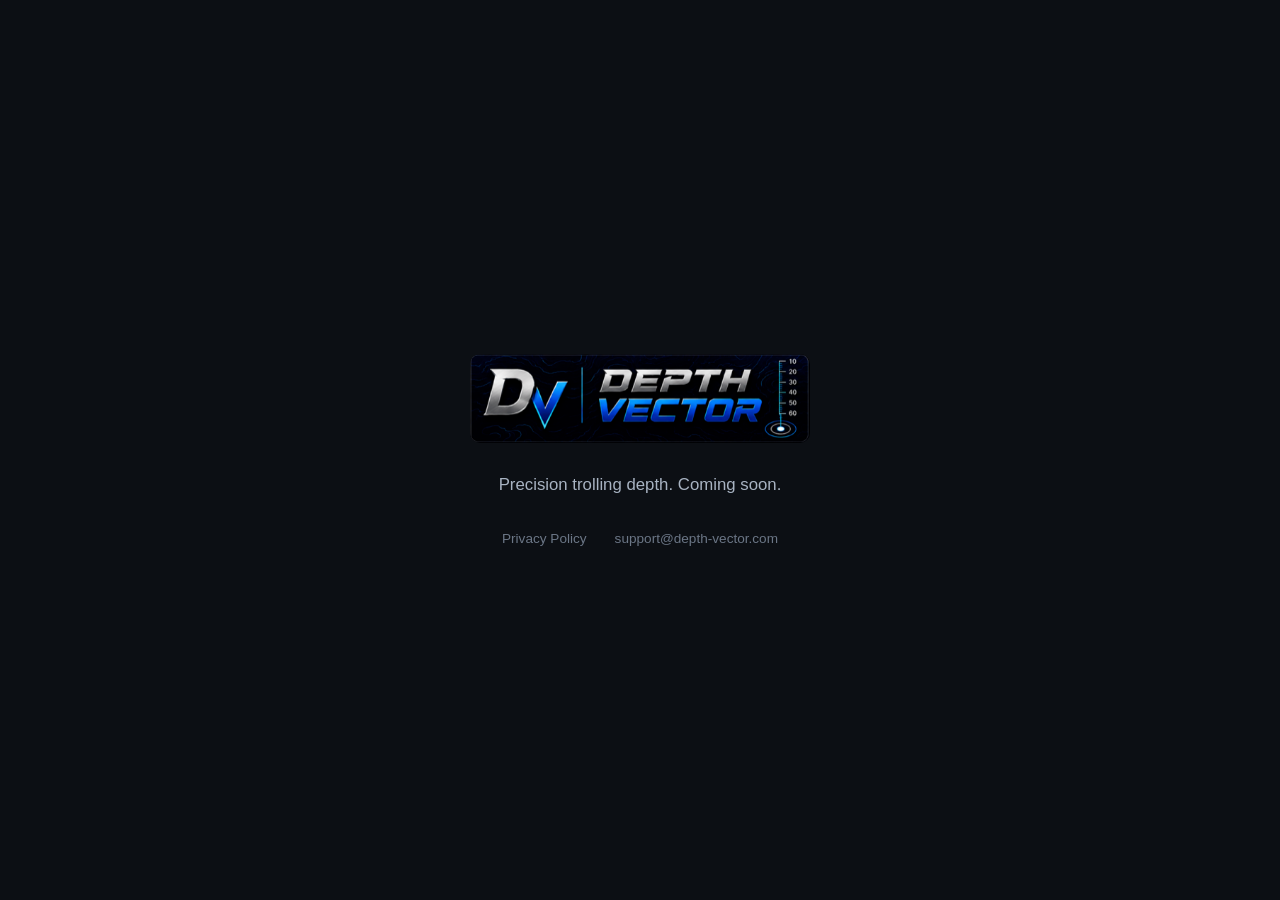
==== commit 543267f4: "Placeholder mode for Apple Developer verification Marketing page preserved at launch.html. Minimal i" ====
--- a/index.html
+++ b/index.html
@@ -1,581 +1,46 @@
 <!DOCTYPE html>
 <!--
-  ============================================================
-  DEPTH VECTOR — MARKETING SITE · LAUNCH CHECKLIST
-  ============================================================
-  ASSETS (drop files at these paths; placeholders auto-swap):
-    assets/logo-wordmark.png        — H3 dark badge logo, 640w (header/footer/CTA)      [PRESENT]
-    assets/favicon.png              — A6 app icon 128px (favicon + on-page icon)        [PRESENT]
-    assets/app-icon.png             — A6 app icon 512px (OG image + apple-touch-icon)   [PRESENT]
-    assets/contour-texture.svg      — vector contour texture (hero/roadmap)               [PRESENT]
-    assets/depth_scale_10_60.svg    — depth-scale vertical hero accent                  [PRESENT]
-    assets/bullseye.svg             — roadmap "live" bullet marker                      [PRESENT]
-    (brand source pack: assets/depth_vector_premium_assets_v3/ — dark versions only;
-     transparent_png/ exports have edge artifacts, do not use)
-    assets/screenshot-home.jpg      — Home screen (hero phone)                          [PRESENT]
-    assets/screenshot-quickdepth.jpg — Find Depth Now with LET OUT result               [PRESENT]
-    assets/screenshot-activetrip.jpg — Active Trip dashboard, statuses + GPS on target  [PRESENT]
-    assets/screenshot-triplog.jpg   — Trip report: best window, top lure, best depth    [PRESENT]
-    assets/screenshot-rodlocker.jpg — Rod Locker screen                                 [PRESENT]
-    assets/screenshot-spreads.jpg   — Spreads with a selected program                   [PRESENT]
-    assets/screenshot-education.jpg — Control the Controllables (variables section)     [PRESENT]
-    assets/screenshot-guide.jpg     — How this app works guide (unused spare)           [PRESENT]
-    (all captured from the simulator demo dataset; recapture after big UI changes)
-    assets/photo-hero.jpg           — hero background fishing photo          [PRESENT]
-    assets/photo-cta.jpg            — download CTA background photo          [PRESENT]
-    assets/bg-why.jpg               — "why" section background               [PRESENT]
-    assets/bg-water-gray.jpg        — features section water texture         [PRESENT]
-    assets/bg-video.jpg             — video section background               [PRESENT]
-    assets/bg-water-blue.jpg        — roadmap section water texture          [PRESENT]
-    assets/bg-talk.jpg              — straight-talk section background       [PRESENT]
-    assets/photo-who-1.jpg          — "weekend troller" card photo           [PRESENT]
-    assets/photo-who-2.jpg          — "serious walleye hand" card photo      [PRESENT]
-    assets/photo-who-3.jpg          — "newcomer" card photo                  [PRESENT]
-    (source pool in assets/Photos/ — GPS/EXIF stripped; strip any new photos
-     before committing: iPhone photos carry location data)
-    assets/qr-appstore.png          — App Store QR (generate AFTER listing exists)
-    assets/qr-googleplay.png        — Google Play QR (generate AFTER listing exists)
-
-  TODOs BEFORE/AT LAUNCH:
-    [ ] VIDEO: replace VIDEO_ID_HERE in script.js with the real YouTube video ID
-    [ ] STORE LINKS: when listings go live, add real hrefs to the store badges
-        (search for "store-badge" below) and remove the "Coming Soon" state
-    [ ] FORM: wire the "Get notified" form to a real endpoint
-        (see the comment in script.js — Cloudflare Worker or form service)
-    [ ] PRIVACY/TERMS: replace privacy.html and terms.html placeholder copy
-        with the real documents (required for App Store / Play anyway)
-    [x] OG IMAGE: real 1200x630 banner at assets/og-image.png (badge on contour navy)
-    [ ] YOUTUBE: footer YouTube link points at the channel — set real channel URL;
-        when the walkthrough video is live, also add VideoObject JSON-LD
-    [ ] DAY OF LAUNCH: verify domain in Google Search Console + Bing Webmaster Tools,
-        submit sitemap.xml to both; enable Cloudflare Web Analytics (cookieless)
-    NOTE: FAQ section text and FAQPage JSON-LD in <head> must stay word-for-word in sync
-  ============================================================
+  PLACEHOLDER MODE for Apple Developer verification.
+  The full marketing page is preserved at launch.html with all assets intact.
+  At launch: restore from launch.html + the SEO plan
+  (~/Claude/Projects/Trolling App/SEO-AI-Search-Plan.md) — bring back
+  sitemap.xml, llms.txt, JSON-LD, and the crawler-friendly robots.txt.
 -->
 <html lang="en">
 <head>
   <meta charset="UTF-8">
   <meta name="viewport" content="width=device-width, initial-scale=1.0">
-  <title>Depth Vector: Trolling Depth Calculator App for Walleye Anglers</title>
-  <meta name="description" content="A trolling depth calculator app for walleye anglers. Physics models refined with AI turn your lure, line, and speed into real line out numbers for every rod.">
-  <link rel="canonical" href="https://depth-vector.com/">
-
-  <!-- OpenGraph -->
-  <meta property="og:type" content="website">
-  <meta property="og:url" content="https://depth-vector.com/">
-  <meta property="og:title" content="Depth Vector: Trolling Depth Calculator App for Walleye Anglers">
-  <meta property="og:description" content="Advanced physics models, refined with AI against real depth testing on the water. Real depth numbers for the way you actually troll.">
-  <meta property="og:image" content="https://depth-vector.com/assets/og-image.png">
-  <meta property="og:image:width" content="1200">
-  <meta property="og:image:height" content="630">
-  <meta name="twitter:card" content="summary_large_image">
-  <meta name="twitter:title" content="Depth Vector: Trolling Depth Calculator App for Walleye Anglers">
-  <meta name="twitter:description" content="Physics models refined with AI turn your lure, line, and speed into real line out numbers for every rod.">
-  <meta name="twitter:image" content="https://depth-vector.com/assets/og-image.png">
-
+  <title>Depth Vector</title>
+  <meta name="robots" content="noindex, nofollow">
   <link rel="icon" type="image/png" href="assets/favicon.png">
-  <link rel="apple-touch-icon" href="assets/app-icon.png">
-
-  <!-- Structured data for search engines and AI assistants.
-       NOTE: FAQPage answers below must stay word-for-word in sync with the on-page FAQ section. -->
-  <script type="application/ld+json">
-  {
-    "@context": "https://schema.org",
-    "@graph": [
-      {
-        "@type": "WebSite",
-        "@id": "https://depth-vector.com/#website",
-        "url": "https://depth-vector.com/",
-        "name": "Depth Vector",
-        "publisher": { "@id": "https://depth-vector.com/#organization" }
-      },
-      {
-        "@type": "Organization",
-        "@id": "https://depth-vector.com/#organization",
-        "name": "Depth Vector",
-        "url": "https://depth-vector.com/",
-        "logo": "https://depth-vector.com/assets/og-image.png",
-        "email": "hello@depth-vector.com"
-      },
-      {
-        "@type": "MobileApplication",
-        "@id": "https://depth-vector.com/#app",
-        "name": "Depth Vector",
-        "description": "A trolling depth calculator app for walleye anglers. Physics models refined with AI turn your lure, line, and speed into real line out numbers for every rod.",
-        "operatingSystem": "iOS, Android",
-        "applicationCategory": "SportsApplication",
-        "publisher": { "@id": "https://depth-vector.com/#organization" },
-        "url": "https://depth-vector.com/"
-      },
-      {
-        "@type": "FAQPage",
-        "@id": "https://depth-vector.com/#faq",
-        "mainEntity": [
-          {
-            "@type": "Question",
-            "name": "How deep does my crankbait run?",
-            "acceptedAnswer": { "@type": "Answer", "text": "It depends on the lure's bill and body, your line diameter, your trolling speed, and how much line you have out. The same crankbait can run several feet apart on different setups. Depth Vector models your exact combination and gives you a line out number for the depth you want." }
-          },
-          {
-            "@type": "Question",
-            "name": "Can AI really predict dive curves?",
-            "acceptedAnswer": { "@type": "Answer", "text": "Not on its own, and we don't ask it to. Depth Vector starts with physics: how a lure's bill, your line, and your speed interact in the water. We then use the latest AI models to refine those curves against depths we measured ourselves, and to extend them across hundreds of thousands of combinations no one could ever test by hand. Measurement keeps it grounded; AI fills the gaps." }
-          },
-          {
-            "@type": "Question",
-            "name": "Why can't I just make bottom contact and go from there?",
-            "acceptedAnswer": { "@type": "Answer", "text": "You can, and it works. Ticking bottom is a proven way to know exactly where your lure is. It only answers one question though: where the bottom is. When fish are suspended at 22 feet over 40, bottom contact can't take you to them, and dragging rock piles gets expensive. Depth Vector gives you the same confidence anywhere in the water column." }
-          },
-          {
-            "@type": "Question",
-            "name": "People have trolled without an app since the beginning of time. Why now?",
-            "acceptedAnswer": { "@type": "Answer", "text": "They have, and plenty of fish hit the net that way. The app doesn't replace experience; it shortens the search. Instead of spending the first hour of a trip finding the zone, you start in it, and you can put a second and third rod on the same depth with confidence. Anglers happily spend hundreds on tackle for a chance at better odds. Knowing your depth costs about as much as two crankbaits a year." }
-          },
-          {
-            "@type": "Question",
-            "name": "How much leadcore line do I let out for 30 feet?",
-            "acceptedAnswer": { "@type": "Answer", "text": "The old rule of thumb is that each color of leadcore adds roughly five feet of depth, so 30 feet would be about six colors. Real depth shifts with your speed, lure, and leader, so the rule is only a starting point. Depth Vector calculates colors out for your actual setup instead of an average." }
-          },
-          {
-            "@type": "Question",
-            "name": "Does trolling speed change lure depth?",
-            "acceptedAnswer": { "@type": "Answer", "text": "Yes, and by more than most anglers expect. Speed changes the balance between a lure's dive force and the drag on your line, so the same rig runs at different depths at 1.8 and 2.5 mph. Weighted lines like leadcore ride noticeably higher as speed climbs. Depth Vector takes speed as an input, so your number updates when your speed does." }
-          },
-          {
-            "@type": "Question",
-            "name": "How accurate is Depth Vector?",
-            "acceptedAnswer": { "@type": "Answer", "text": "As close as controlled measurement and physics can get, and we're upfront that nobody, including us, can promise perfection. Our numbers come from testing on the water while controlling every variable we can, and modeling the rest. Conditions will always add some variation. Keep your setup consistent and the numbers repeat, and repeatable is what puts fish in the boat." }
-          },
-          {
-            "@type": "Question",
-            "name": "What's the best app for trolling depth?",
-            "acceptedAnswer": { "@type": "Answer", "text": "A good trolling depth app should be actively maintained, cover the ways you actually troll, and stand on real testing. Depth Vector was built for exactly that: advanced physics models refined with the latest AI against measured depths on the water, covering everything from a single crankbait to a full spread. We'd rather prove it on your boat than claim it here." }
-          }
-        ]
-      }
-    ]
-  }
-  </script>
-
-  <link rel="preconnect" href="https://fonts.googleapis.com">
-  <link rel="preconnect" href="https://fonts.gstatic.com" crossorigin>
-  <link href="https://fonts.googleapis.com/css2?family=Inter:wght@400;500;600;700;800;900&display=swap" rel="stylesheet">
-  <link rel="stylesheet" href="styles.css">
+  <style>
+    * { margin: 0; padding: 0; box-sizing: border-box; }
+    body {
+      background: #0c0f14;
+      color: #eef2f7;
+      font-family: -apple-system, BlinkMacSystemFont, "Segoe UI", sans-serif;
+      min-height: 100vh;
+      display: flex;
+      align-items: center;
+      justify-content: center;
+      text-align: center;
+      padding: 24px;
+    }
+    img { width: min(340px, 82vw); height: auto; border-radius: 10px; }
+    p { margin-top: 28px; font-size: 1.05rem; color: #a8b3c2; }
+    nav { margin-top: 36px; display: flex; gap: 28px; justify-content: center; flex-wrap: wrap; }
+    a { color: #6b7686; font-size: 0.85rem; text-decoration: none; }
+    a:hover { color: #eef2f7; }
+  </style>
 </head>
 <body>
-
-  <!-- ============ HEADER ============ -->
-  <header class="site-header">
-    <div class="container header-inner">
-      <a href="#top" class="header-logo asset" data-asset="assets/logo-wordmark.png" data-alt="Depth Vector" data-label="Depth Vector"></a>
-      <nav class="header-nav" aria-label="Primary">
-        <a href="#how">How It Works</a>
-        <a href="#features">Features</a>
-        <a href="#roadmap">What's Live</a>
-        <a href="#variables">Variables</a>
-        <a href="#faq">FAQ</a>
-      </nav>
-      <a href="#download" class="btn btn-primary btn-small">Join the Launch List</a>
-    </div>
-  </header>
-
-  <main id="top">
-
-    <!-- ============ 1. HERO ============ -->
-    <section class="hero">
-      <div class="hero-bg asset" data-asset="assets/photo-hero.jpg" data-bg data-label=""></div>
-      <div class="contour-layer" aria-hidden="true"></div>
-      <img class="depth-scale-accent" src="assets/depth_scale_10_60.svg" alt="" aria-hidden="true">
-      <div class="container hero-inner">
-        <div class="hero-copy">
-          <span class="pill">The First Modern Trolling App</span>
-          <h1>Know how deep every lure is running.</h1>
-          <p class="subhead">Choose your lure, line, speed, and target depth. Depth Vector gives you the line out number, then keeps every rod in your spread organized as conditions change.</p>
-
-          <div class="hero-actions">
-            <a href="#download" class="btn btn-primary">Join the Launch List</a>
-            <a href="#accuracy" class="btn btn-secondary">See how accuracy works</a>
-          </div>
-
-          <div class="store-row">
-            <div class="app-icon-badge asset" data-asset="assets/favicon.png" data-alt="Depth Vector app icon" data-label=""></div>
-            <!-- TODO: when store listings go live, wrap badges in real <a href> and remove .coming-soon -->
-            <div class="store-badge coming-soon" aria-label="App Store, coming soon">
-              <svg viewBox="0 0 24 24" aria-hidden="true"><path d="M12.152 6.896c-.948 0-2.415-1.078-3.96-1.04-2.04.027-3.91 1.183-4.961 3.014-2.117 3.675-.546 9.103 1.519 12.09 1.013 1.454 2.208 3.09 3.792 3.039 1.52-.065 2.09-.987 3.935-.987 1.831 0 2.35.987 3.96.948 1.637-.026 2.676-1.48 3.676-2.948 1.156-1.688 1.636-3.325 1.662-3.415-.039-.013-3.182-1.221-3.22-4.857-.026-3.04 2.48-4.494 2.597-4.559-1.429-2.09-3.623-2.324-4.39-2.376-2-.156-3.675 1.09-4.61 1.09zM15.53 3.83c.843-1.012 1.4-2.427 1.245-3.83-1.207.052-2.662.805-3.532 1.818-.78.896-1.454 2.338-1.273 3.714 1.338.104 2.715-.688 3.56-1.702z"/></svg>
-              <span><small>Coming Soon to the</small><strong>App Store</strong></span>
-            </div>
-            <div class="store-badge coming-soon" aria-label="Google Play, coming soon">
-              <svg viewBox="0 0 24 24" aria-hidden="true"><path d="M3 20.5V3.5c0-.59.34-1.11.84-1.35L13.69 12l-9.85 9.85c-.5-.25-.84-.76-.84-1.35m13.81-5.38L6.05 21.34l8.49-8.49 2.27 2.27m3.35-4.31c.34.27.59.69.59 1.19s-.25.92-.59 1.19l-2.27 1.31-2.5-2.5 2.5-2.5 2.27 1.31M6.05 2.66l10.76 6.22-2.27 2.27-8.49-8.49z"/></svg>
-              <span><small>Coming Soon to</small><strong>Google Play</strong></span>
-            </div>
-          </div>
-        </div>
-
-        <div class="hero-phone">
-          <div class="phone">
-            <div class="phone-screen asset" data-asset="assets/screenshot-home.jpg" data-alt="Depth Vector home screen with a trip in progress, live weather for Baudette Minnesota, and Find Depth Now" data-label="Home screen"></div>
-          </div>
-        </div>
-      </div>
-    </section>
-
-    <!-- ============ 2. WHY DEPTH VECTOR ============ -->
-    <section class="why section" id="accuracy">
-      <div class="section-bg asset" data-asset="assets/bg-why.jpg" data-bg data-label=""></div>
-      <div class="container">
-        <span class="section-eyebrow reveal">Accuracy you can understand</span>
-        <h2 class="section-title reveal">Measured first. Modeled second. Verified before release.</h2>
-        <div class="accuracy-flow reveal" aria-label="How Depth Vector builds accurate predictions">
-          <div class="accuracy-step"><span>01</span><h3>Measure</h3><p>We record real running depths on the water while controlling lure, line, speed, and line out.</p></div>
-          <div class="accuracy-arrow" aria-hidden="true">→</div>
-          <div class="accuracy-step"><span>02</span><h3>Model</h3><p>Physics extends those measurements across the combinations no one could test one by one.</p></div>
-          <div class="accuracy-arrow" aria-hidden="true">→</div>
-          <div class="accuracy-step"><span>03</span><h3>Refine</h3><p>AI helps tune the curves against measured results. It never replaces the evidence from the water.</p></div>
-          <div class="accuracy-arrow" aria-hidden="true">→</div>
-          <div class="accuracy-step"><span>04</span><h3>Verify</h3><p>Predictions are checked against depth tests on the water before they reach the catalog.</p></div>
-        </div>
-        <p class="why-pitch reveal">Conditions will always create some variation. Our goal is repeatable, useful accuracy: rig the same rod the same way, and get a number you can trust trip after trip.</p>
-      </div>
-    </section>
-
-    <section class="trip-flow section" id="how" aria-labelledby="trip-flow-title">
-      <div class="contour-layer" aria-hidden="true"></div>
-      <div class="container">
-        <span class="section-eyebrow reveal">How this app works</span>
-        <h2 class="section-title reveal" id="trip-flow-title">Trolling, translated into numbers</h2>
-        <div class="trip-steps reveal">
-          <div class="trip-step"><span>1</span><h3>Match your sonar</h3><p>Tell the app how deep your transducer sits, so its numbers and your graph agree.</p></div>
-          <div class="trip-step"><span>2</span><h3>Save your rigs</h3><p>Build each rod, reel, line, and lure once, from 1,000+ lines and 150+ walleye lures.</p></div>
-          <div class="trip-step"><span>3</span><h3>Set your targets</h3><p>Pick a depth, hold a speed, and get the let out number for every rod.</p></div>
-          <div class="trip-step"><span>4</span><h3>Adjust live</h3><p>Change speed and the whole spread updates. Statuses show which rod needs attention.</p></div>
-          <div class="trip-step"><span>5</span><h3>Log what worked</h3><p>Best window, top lure, best depth. Run the same program next trip.</p></div>
-        </div>
-      </div>
-    </section>
-
-    <!-- ============ 3. KEY FEATURES ============ -->
-    <section class="features section" id="features">
-      <div class="section-bg section-bg-texture asset" data-asset="assets/bg-water-gray.jpg" data-bg data-label=""></div>
-      <div class="container">
-        <h2 class="section-title reveal">Built for the way you actually troll</h2>
-
-        <div class="feature-row feature-hero reveal">
-          <div class="feature-copy">
-            <span class="feature-kicker">01 · Find Depth Now</span>
-            <h3>Four inputs. One number. Lines in the water.</h3>
-            <p>Pick your line and lure, let GPS read your speed, set a target depth, and the LET OUT number updates instantly. It accounts for your line diameter, leader, rigging, and even your transducer depth. And when a lure can't reach the zone, it tells you what will: a half ounce snap here, an ounce there.</p>
-            <p class="feature-proof">Shown here: a Flicker Shad #7 on 15 lb braid at 2.4 mph, headed for 11 feet. Let out 107.3 and you're there.</p>
-          </div>
-          <div class="feature-shot">
-            <div class="phone phone-lg">
-              <div class="phone-screen asset" data-asset="assets/screenshot-quickdepth.jpg" data-alt="Depth Vector Find Depth screen with line, lure, GPS speed, and target depth set, showing a let out of 107.3 feet" data-label="Find Depth Now"></div>
-            </div>
-          </div>
-        </div>
-
-        <div class="feature-row feature-hero flip reveal">
-          <div class="feature-copy">
-            <span class="feature-kicker">02 · Active Trip</span>
-            <h3>Run the whole spread, live.</h3>
-            <p>Every rod's target and line out on one dashboard, with your real GPS speed averaged and checked against target. Green means ready. If a rig can't reach its depth, the rod flags itself and tells you the fix. Bump your speed and every rod updates at once, and fish counts ride along on each rod.</p>
-            <p class="feature-proof">Shown here: six rods on a reef program, eight fish in the boat, speed on target at 2.4.</p>
-          </div>
-          <div class="feature-shot">
-            <div class="phone phone-lg">
-              <div class="phone-screen asset" data-asset="assets/screenshot-activetrip.jpg" data-alt="Depth Vector Active Trip dashboard with rod statuses, fish counts, and live GPS speed reading on target" data-label="Active Trip"></div>
-            </div>
-          </div>
-        </div>
-
-        <div class="feature-trio reveal">
-          <div class="trio-card panel">
-            <div class="phone phone-sm">
-              <div class="phone-screen asset" data-asset="assets/screenshot-triplog.jpg" data-alt="Depth Vector trip report showing total fish, best window, top producing lure, and best depth" data-label="Trip Log"></div>
-            </div>
-            <h3>Trip Log</h3>
-            <p>Every trip becomes a report: best window, top producing lure, best depth, and fish by rod. Next trip starts where this one ended.</p>
-          </div>
-          <div class="trio-card panel">
-            <div class="phone phone-sm">
-              <div class="phone-screen asset" data-asset="assets/screenshot-rodlocker.jpg" data-alt="Depth Vector Rod Locker listing saved rods with line, lure, and leader details" data-label="Rod Locker"></div>
-            </div>
-            <h3>Rod Locker</h3>
-            <p>Save each rig the way it actually sits in your boat: rod, reel, line, leader. Find depth for any of them in one tap.</p>
-          </div>
-          <div class="trio-card panel">
-            <div class="phone phone-sm">
-              <div class="phone-screen asset" data-asset="assets/screenshot-spreads.jpg" data-alt="Depth Vector Spreads screen with a saved six rod program and a start trip button" data-label="Spreads"></div>
-            </div>
-            <h3>Spreads</h3>
-            <p>Build a program once, star the one that produces, and start the whole trip from it in a single tap.</p>
-          </div>
-        </div>
-
-        <div class="conditions-card reveal">
-          <div class="conditions-icon" aria-hidden="true">
-            <svg viewBox="0 0 24 24"><path d="M6.5 20a4.5 4.5 0 0 1-.36-8.99 6.5 6.5 0 0 1 12.72 1.05A4 4 0 0 1 18 20H6.5z" fill="none" stroke="currentColor" stroke-width="1.6" stroke-linejoin="round"/></svg>
-          </div>
-          <div>
-            <h3>Live conditions, front and center</h3>
-            <p>Weather and barometric pressure on the home screen, centered on right now, so you know what the bite is working with before lines go in.</p>
-          </div>
-        </div>
-      </div>
-    </section>
-
-    <!-- ============ 4. SEE IT IN ACTION ============ -->
-    <section class="video section" id="video">
-      <div class="section-bg asset" data-asset="assets/bg-video.jpg" data-bg data-label=""></div>
-      <div class="container">
-        <h2 class="section-title reveal">See it in action</h2>
-        <!-- TODO: set VIDEO_ID in script.js (const VIDEO_ID). Placeholder renders until then. -->
-        <div class="video-frame reveal" id="video-frame">
-          <div class="video-placeholder">
-            <svg viewBox="0 0 24 24" aria-hidden="true"><path d="M8 5.5v13l11-6.5-11-6.5z"/></svg>
-            <p>App walkthrough video coming soon</p>
-          </div>
-        </div>
-        <p class="video-caption reveal">This doubles as the training video: a full walkthrough from launch to lines in the water.</p>
-      </div>
-    </section>
-
-    <!-- ============ 5. LIVE TODAY VS COMING NEXT ============ -->
-    <section class="roadmap section" id="roadmap">
-      <div class="section-bg section-bg-texture asset" data-asset="assets/bg-water-blue.jpg" data-bg data-label=""></div>
-      <div class="contour-layer" aria-hidden="true"></div>
-      <div class="container">
-        <h2 class="section-title reveal">We ship what we've verified</h2>
-        <div class="roadmap-grid reveal">
-          <div class="roadmap-col panel">
-            <h3><span class="dot dot-cyan"></span>Fully live &amp; tested</h3>
-            <ul class="list-live">
-              <li>Crankbait dive predictions for all major walleye cranks</li>
-              <li>Leadcore</li>
-              <li>Copper</li>
-              <li>Downriggers</li>
-              <li>Snap weights &amp; rigging suggestions. Can't reach 35 ft on mono? Here's what will.</li>
-              <li>Full line database: mono, braid, leadcore, real diameters</li>
-              <li>Live GPS speed</li>
-              <li>Find Depth Now</li>
-              <li>Rod Locker</li>
-              <li>Spreads</li>
-              <li>Trip logging &amp; catch tracking, with trip reports: best window, top lure, best depth</li>
-              <li>Sonar matching: set your transducer depth so app numbers line up with your graph</li>
-              <li>Offline mode</li>
-            </ul>
-          </div>
-          <div class="roadmap-col panel">
-            <h3><span class="dot dot-blue"></span>Coming next</h3>
-            <ul class="list-coming">
-              <li>Divers: Dipsy, Torpedo, and mini sizes, tested with Luhr-Jensen models first</li>
-              <li>Lure speed input for anglers running a speed probe</li>
-              <li>Custom depth offsets for every saved rod and lure setup</li>
-              <li>Live running depth in Active Trip from phone GPS speed</li>
-              <li>Whatever you wish for: Make a Wish requests steer this list</li>
-            </ul>
-          </div>
-        </div>
-      </div>
-    </section>
-
-    <!-- ============ 6. TROLLING VARIABLES ============ -->
-    <section class="variables section" id="variables">
-      <div class="section-bg asset" data-asset="assets/bg-talk.jpg" data-bg data-label=""></div>
-      <div class="container">
-        <h2 class="section-title reveal">Trolling variables: what actually moves your depth</h2>
-        <div class="var-intro reveal">
-          <div class="prose">
-            <p>Running depth is a physics problem with a lot of inputs. Our approach is to measure on the water while controlling as many of these variables as we can, then use physics and the latest AI models to cover the combinations no one could ever test by hand. Our measurements aren't perfect either. There will always be slight variation, and our numbers will keep improving as we test. What we can give you today is the most accurate representation we know how to build.</p>
-            <p>This thinking is built into the app itself. Control the Controllables lives right in Settings, so the why behind every number is one tap away.</p>
-          </div>
-          <div class="phone phone-sm">
-            <div class="phone-screen asset" data-asset="assets/screenshot-education.jpg" data-alt="Depth Vector Control the Controllables education screen listing line, lure, speed, let out, reel, rigging, and rod tip" data-label="Control the Controllables"></div>
-          </div>
-        </div>
-        <div class="var-grid reveal">
-          <div class="var-card panel">
-            <h3>Speed</h3>
-            <p>The biggest lever you control. Speed changes the balance between a lure's dive force and the drag on your line, so the same rig runs at different depths at 1.8 and 2.5 mph.</p>
-          </div>
-          <div class="var-card panel">
-            <h3>Line diameter</h3>
-            <p>Thicker line drags more water and keeps a diving lure shallower on the same length of line. Moving from standard mono to thin braid can add several feet with no other change.</p>
-          </div>
-          <div class="var-card panel">
-            <h3>Line counter accuracy</h3>
-            <p>Counters measure spool revolutions, not feet. Two reels with the same counter reading can have different amounts of line in the water if their spools are filled differently.</p>
-          </div>
-          <div class="var-card panel">
-            <h3>Spool fill</h3>
-            <p>A full spool pays out more line per revolution than a half spool. Fill your reels the same way every time and your counter numbers become repeatable.</p>
-          </div>
-          <div class="var-card panel">
-            <h3>Mono stretch</h3>
-            <p>Mono stretches under the pull of a working lure, so the line between you and the lure is longer and shaped differently than the counter suggests. Braid barely stretches at all.</p>
-          </div>
-          <div class="var-card panel">
-            <h3>Transducer depth</h3>
-            <p>Your graph measures from the transducer, which sits below the waterline. Fish marked at 20 feet are deeper than 20 feet from the surface, where your lure numbers start.</p>
-          </div>
-          <div class="var-card panel">
-            <h3>Underwater current</h3>
-            <p>GPS speed is boat speed over ground. Water moving beneath you means your lure's speed through the water is different, so the same pass can run deeper one direction than the other.</p>
-          </div>
-          <div class="var-card panel">
-            <h3>Water density</h3>
-            <p>Yes, it's real. Cold water is denser and noticeably thicker than warm water, which changes the drag on your line and lure. A spring program and an August program aren't identical.</p>
-          </div>
-          <div class="var-card panel">
-            <h3>Lure tuning</h3>
-            <p>Two identical crankbaits off the shelf can run differently. A lure that isn't tracking true wanders shallow. Tune it to run straight and it runs to its number.</p>
-          </div>
-          <div class="var-card panel">
-            <h3>Rod position</h3>
-            <p>A rod tip held high pulls line up and out of the water; a tip near the surface puts more of it to work. Consistent rod placement keeps your numbers consistent.</p>
-          </div>
-        </div>
-        <div class="prose narrow-prose reveal">
-          <p class="var-outro">The thought is simple: control your controllables first, and you'll be much more accurate. Fill your spools the same, rig your rods the same, hold your speed steady, and the variables you can't control get a lot smaller. Two rods rigged identically should run identically. That kind of repeatability is what puts lures in the zone and keeps them there.</p>
-        </div>
-      </div>
-    </section>
-
-    <!-- ============ 6b. BUILT WITH YOU ============ -->
-    <section class="built-with-you section">
-      <div class="container narrow center">
-        <h2 class="section-title reveal">Built with you</h2>
-        <div class="wish-card reveal">
-          <div class="wish-icon" aria-hidden="true">
-            <svg viewBox="0 0 24 24"><path d="M12 2.5l2.6 6.05 6.4.55-4.85 4.25 1.45 6.3L12 16.3l-5.6 3.35 1.45-6.3L3 9.1l6.4-.55L12 2.5z" fill="none" stroke="currentColor" stroke-width="1.6" stroke-linejoin="round"/></svg>
-          </div>
-          <p>We take user input seriously. The app's <strong>Make a Wish</strong> feature lets you request features directly. We're always looking for suggestions that make the trolling experience better and maximize your time on the water. Depth Vector is built with anglers, for everyone from beginner to expert.</p>
-        </div>
-      </div>
-    </section>
-
-    <!-- ============ 7. WHO IT'S FOR ============ -->
-    <section class="who section">
-      <div class="container">
-        <h2 class="section-title reveal">Who it's for</h2>
-        <div class="who-grid reveal">
-          <div class="who-card panel">
-            <div class="who-photo asset" data-asset="assets/photo-who-1.jpg" data-bg data-label="Photo" role="img" aria-label="Angler lifting a walleye into the boat"></div>
-            <div class="who-body">
-              <h3>The weekend troller</h3>
-              <p>Wants fish, not math. Find Depth Now gets lines to the right depth in seconds. More of the day spent fishing, less of it guessing.</p>
-            </div>
-          </div>
-          <div class="who-card panel">
-            <div class="who-photo asset" data-asset="assets/photo-who-2.jpg" data-bg data-label="Photo" role="img" aria-label="Boat helm with sonar and chartplotter screens"></div>
-            <div class="who-body">
-              <h3>The serious walleye hand</h3>
-              <p>Runs multi rod spreads and wants every rod dialed and repeatable. Spreads and the Active Trip dashboard keep the whole program tight.</p>
-            </div>
-          </div>
-          <div class="who-card panel">
-            <div class="who-photo asset" data-asset="assets/photo-who-3.jpg" data-bg data-label="Photo" role="img" aria-label="Young angler holding his first walleye"></div>
-            <div class="who-body">
-              <h3>The newcomer</h3>
-              <p>Doesn't yet know a #5 crank on mono can't reach 35 feet. The app teaches while it works. You learn the water by fishing it.</p>
-            </div>
-          </div>
-        </div>
-      </div>
-    </section>
-
-    <!-- ============ 7b. FAQ ============ -->
-    <!-- NOTE: keep these answers word-for-word in sync with the FAQPage JSON-LD in <head> -->
-    <section class="faq section" id="faq">
-      <div class="container narrow">
-        <h2 class="section-title reveal">Trolling depth questions, answered</h2>
-        <div class="faq-list reveal">
-          <div class="faq-item panel">
-            <h3>How deep does my crankbait run?</h3>
-            <p>It depends on the lure's bill and body, your line diameter, your trolling speed, and how much line you have out. The same crankbait can run several feet apart on different setups. Depth Vector models your exact combination and gives you a line out number for the depth you want.</p>
-          </div>
-          <div class="faq-item panel">
-            <h3>Can AI really predict dive curves?</h3>
-            <p>Not on its own, and we don't ask it to. Depth Vector starts with physics: how a lure's bill, your line, and your speed interact in the water. We then use the latest AI models to refine those curves against depths we measured ourselves, and to extend them across hundreds of thousands of combinations no one could ever test by hand. Measurement keeps it grounded; AI fills the gaps.</p>
-          </div>
-          <div class="faq-item panel">
-            <h3>Why can't I just make bottom contact and go from there?</h3>
-            <p>You can, and it works. Ticking bottom is a proven way to know exactly where your lure is. It only answers one question though: where the bottom is. When fish are suspended at 22 feet over 40, bottom contact can't take you to them, and dragging rock piles gets expensive. Depth Vector gives you the same confidence anywhere in the water column.</p>
-          </div>
-          <div class="faq-item panel">
-            <h3>People have trolled without an app since the beginning of time. Why now?</h3>
-            <p>They have, and plenty of fish hit the net that way. The app doesn't replace experience; it shortens the search. Instead of spending the first hour of a trip finding the zone, you start in it, and you can put a second and third rod on the same depth with confidence. Anglers happily spend hundreds on tackle for a chance at better odds. Knowing your depth costs about as much as two crankbaits a year.</p>
-          </div>
-          <div class="faq-item panel">
-            <h3>How much leadcore line do I let out for 30 feet?</h3>
-            <p>The old rule of thumb is that each color of leadcore adds roughly five feet of depth, so 30 feet would be about six colors. Real depth shifts with your speed, lure, and leader, so the rule is only a starting point. Depth Vector calculates colors out for your actual setup instead of an average.</p>
-          </div>
-          <div class="faq-item panel">
-            <h3>Does trolling speed change lure depth?</h3>
-            <p>Yes, and by more than most anglers expect. Speed changes the balance between a lure's dive force and the drag on your line, so the same rig runs at different depths at 1.8 and 2.5 mph. Weighted lines like leadcore ride noticeably higher as speed climbs. Depth Vector takes speed as an input, so your number updates when your speed does.</p>
-          </div>
-          <div class="faq-item panel">
-            <h3>How accurate is Depth Vector?</h3>
-            <p>As close as controlled measurement and physics can get, and we're upfront that nobody, including us, can promise perfection. Our numbers come from testing on the water while controlling every variable we can, and modeling the rest. Conditions will always add some variation. Keep your setup consistent and the numbers repeat, and repeatable is what puts fish in the boat.</p>
-          </div>
-          <div class="faq-item panel">
-            <h3>What's the best app for trolling depth?</h3>
-            <p>A good trolling depth app should be actively maintained, cover the ways you actually troll, and stand on real testing. Depth Vector was built for exactly that: advanced physics models refined with the latest AI against measured depths on the water, covering everything from a single crankbait to a full spread. We'd rather prove it on your boat than claim it here.</p>
-          </div>
-        </div>
-      </div>
-    </section>
-
-    <!-- ============ 8. FINAL DOWNLOAD CTA ============ -->
-    <section class="download section" id="download">
-      <div class="download-bg asset" data-asset="assets/photo-cta.jpg" data-bg data-label=""></div>
-      <div class="container narrow center">
-        <div class="download-logo asset reveal" data-asset="assets/logo-wordmark.png" data-alt="Depth Vector" data-label="Depth Vector"></div>
-        <p class="download-tagline reveal">Know how deep you're running. Every rod. Every time.</p>
-
-        <div class="store-row center reveal">
-          <div class="app-icon-badge asset" data-asset="assets/favicon.png" data-alt="Depth Vector app icon" data-label=""></div>
-          <div class="store-badge coming-soon" aria-label="App Store, coming soon">
-            <svg viewBox="0 0 24 24" aria-hidden="true"><path d="M12.152 6.896c-.948 0-2.415-1.078-3.96-1.04-2.04.027-3.91 1.183-4.961 3.014-2.117 3.675-.546 9.103 1.519 12.09 1.013 1.454 2.208 3.09 3.792 3.039 1.52-.065 2.09-.987 3.935-.987 1.831 0 2.35.987 3.96.948 1.637-.026 2.676-1.48 3.676-2.948 1.156-1.688 1.636-3.325 1.662-3.415-.039-.013-3.182-1.221-3.22-4.857-.026-3.04 2.48-4.494 2.597-4.559-1.429-2.09-3.623-2.324-4.39-2.376-2-.156-3.675 1.09-4.61 1.09zM15.53 3.83c.843-1.012 1.4-2.427 1.245-3.83-1.207.052-2.662.805-3.532 1.818-.78.896-1.454 2.338-1.273 3.714 1.338.104 2.715-.688 3.56-1.702z"/></svg>
-            <span><small>Coming Soon to the</small><strong>App Store</strong></span>
-          </div>
-          <div class="store-badge coming-soon" aria-label="Google Play, coming soon">
-            <svg viewBox="0 0 24 24" aria-hidden="true"><path d="M3 20.5V3.5c0-.59.34-1.11.84-1.35L13.69 12l-9.85 9.85c-.5-.25-.84-.76-.84-1.35m13.81-5.38L6.05 21.34l8.49-8.49 2.27 2.27m3.35-4.31c.34.27.59.69.59 1.19s-.25.92-.59 1.19l-2.27 1.31-2.5-2.5 2.5-2.5 2.27 1.31M6.05 2.66l10.76 6.22-2.27 2.27-8.49-8.49z"/></svg>
-            <span><small>Coming Soon to</small><strong>Google Play</strong></span>
-          </div>
-        </div>
-        <div class="launch-cta reveal">
-          <h2>Be first on the water with Depth Vector.</h2>
-          <p>The store listings are coming soon. Send us a quick email and we'll let you know when the app is ready.</p>
-          <a class="btn btn-primary" href="mailto:hello@depth-vector.com?subject=Depth%20Vector%20launch%20list">Join the Launch List</a>
-        </div>
-
-        <p class="contact-line reveal">Questions? <a href="mailto:hello@depth-vector.com"><strong>hello@depth-vector.com</strong></a></p>
-        <p class="cta-thanks reveal">Thanks for stopping by. Whether you fish with Depth Vector or not, we appreciate your time, and we hope your next trip is your best one.</p>
-      </div>
-    </section>
+  <main>
+    <img src="assets/logo-small.png" alt="Depth Vector">
+    <p>Precision trolling depth. Coming soon.</p>
+    <nav>
+      <a href="/privacy.html">Privacy Policy</a>
+      <a href="mailto:support@depth-vector.com">support@depth-vector.com</a>
+    </nav>
   </main>
-
-  <!-- ============ 9. FOOTER ============ -->
-  <footer class="site-footer">
-    <div class="container footer-inner">
-      <div class="footer-brand">
-        <div class="footer-logo asset" data-asset="assets/logo-wordmark.png" data-alt="Depth Vector" data-label="Depth Vector"></div>
-      </div>
-      <nav class="footer-links" aria-label="Footer">
-        <a href="mailto:support@depth-vector.com">Support</a>
-        <a href="mailto:hello@depth-vector.com">Contact</a>
-        <a href="privacy.html">Privacy Policy</a>
-        <a href="terms.html">Terms</a>
-        <!-- TODO: set the real YouTube channel URL -->
-        <a href="https://www.youtube.com/" rel="noopener" target="_blank">YouTube</a>
-      </nav>
-    </div>
-    <div class="container footer-copyright">
-      <p>GPS is used for speed, not spots. Your locations are never stored.</p>
-      <p>Depth Vector © 2026</p>
-    </div>
-  </footer>
-
-  <script src="script.js"></script>
 </body>
 </html>
